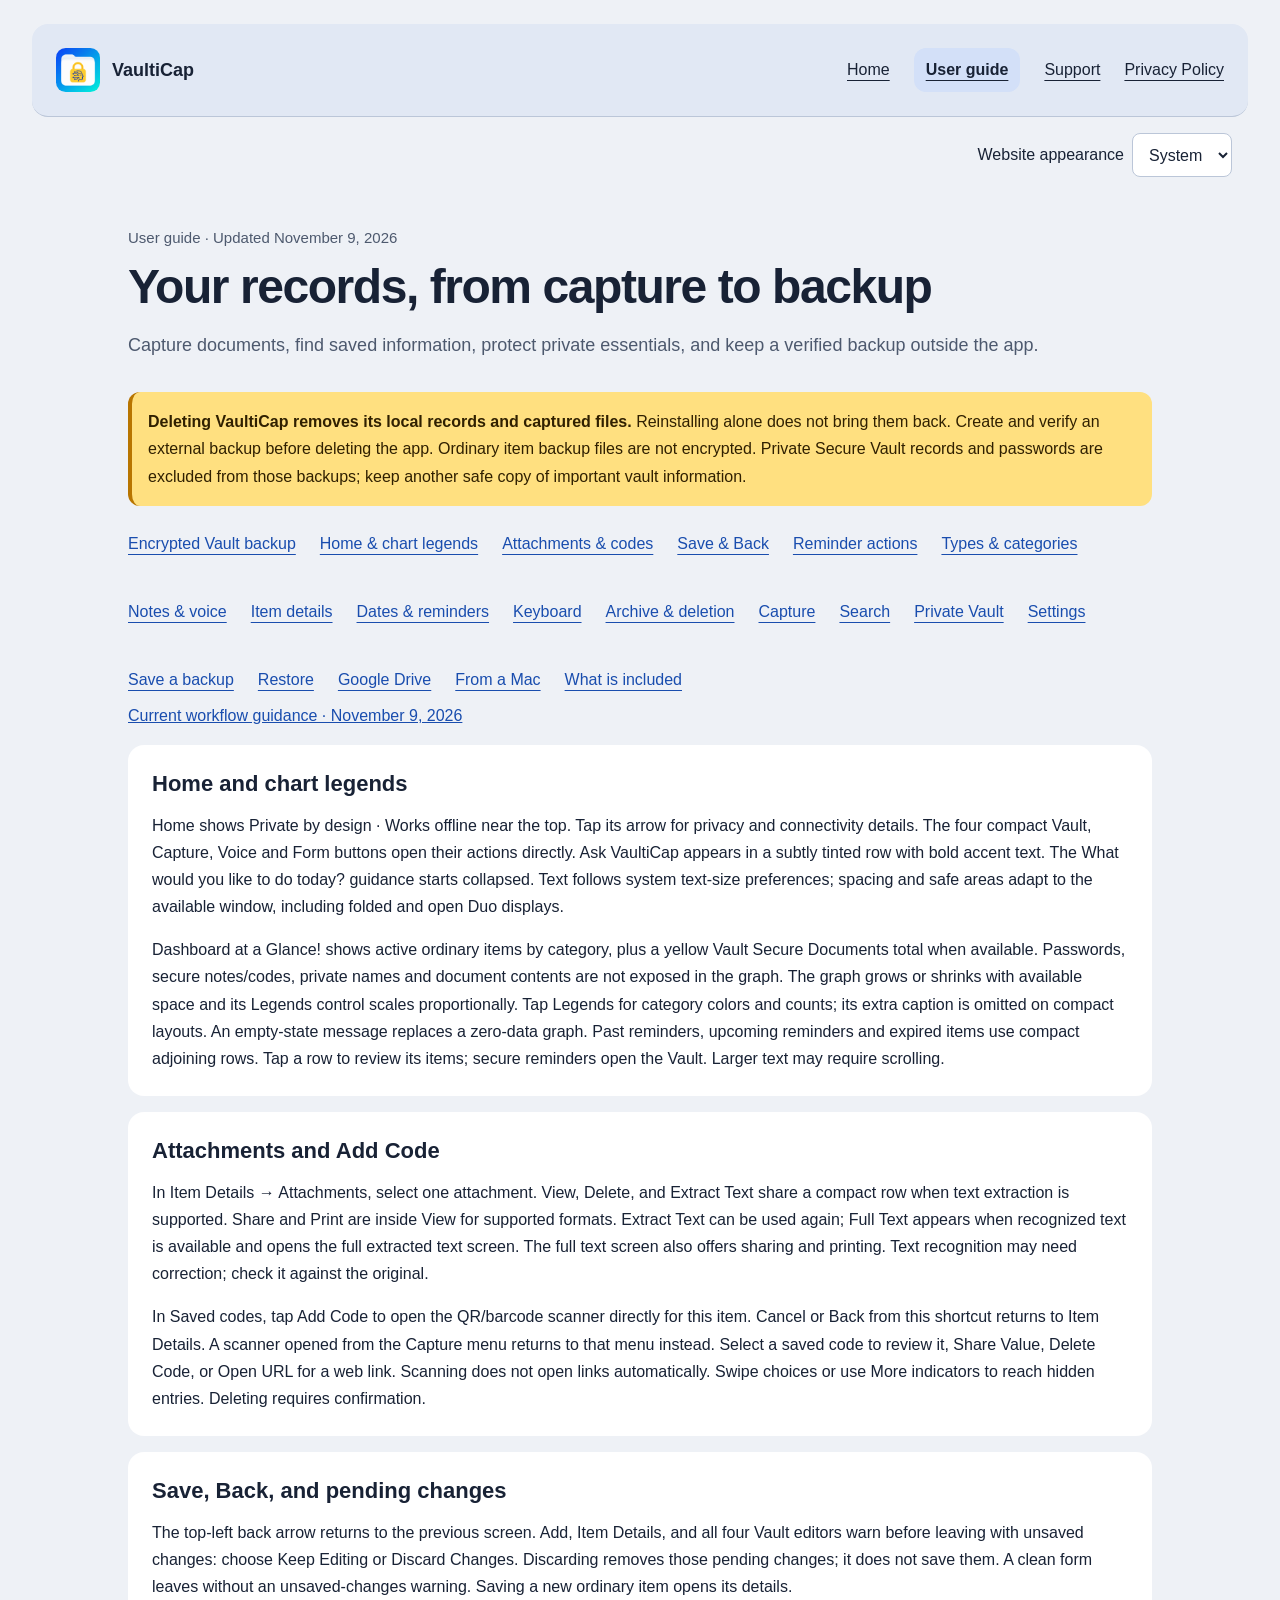
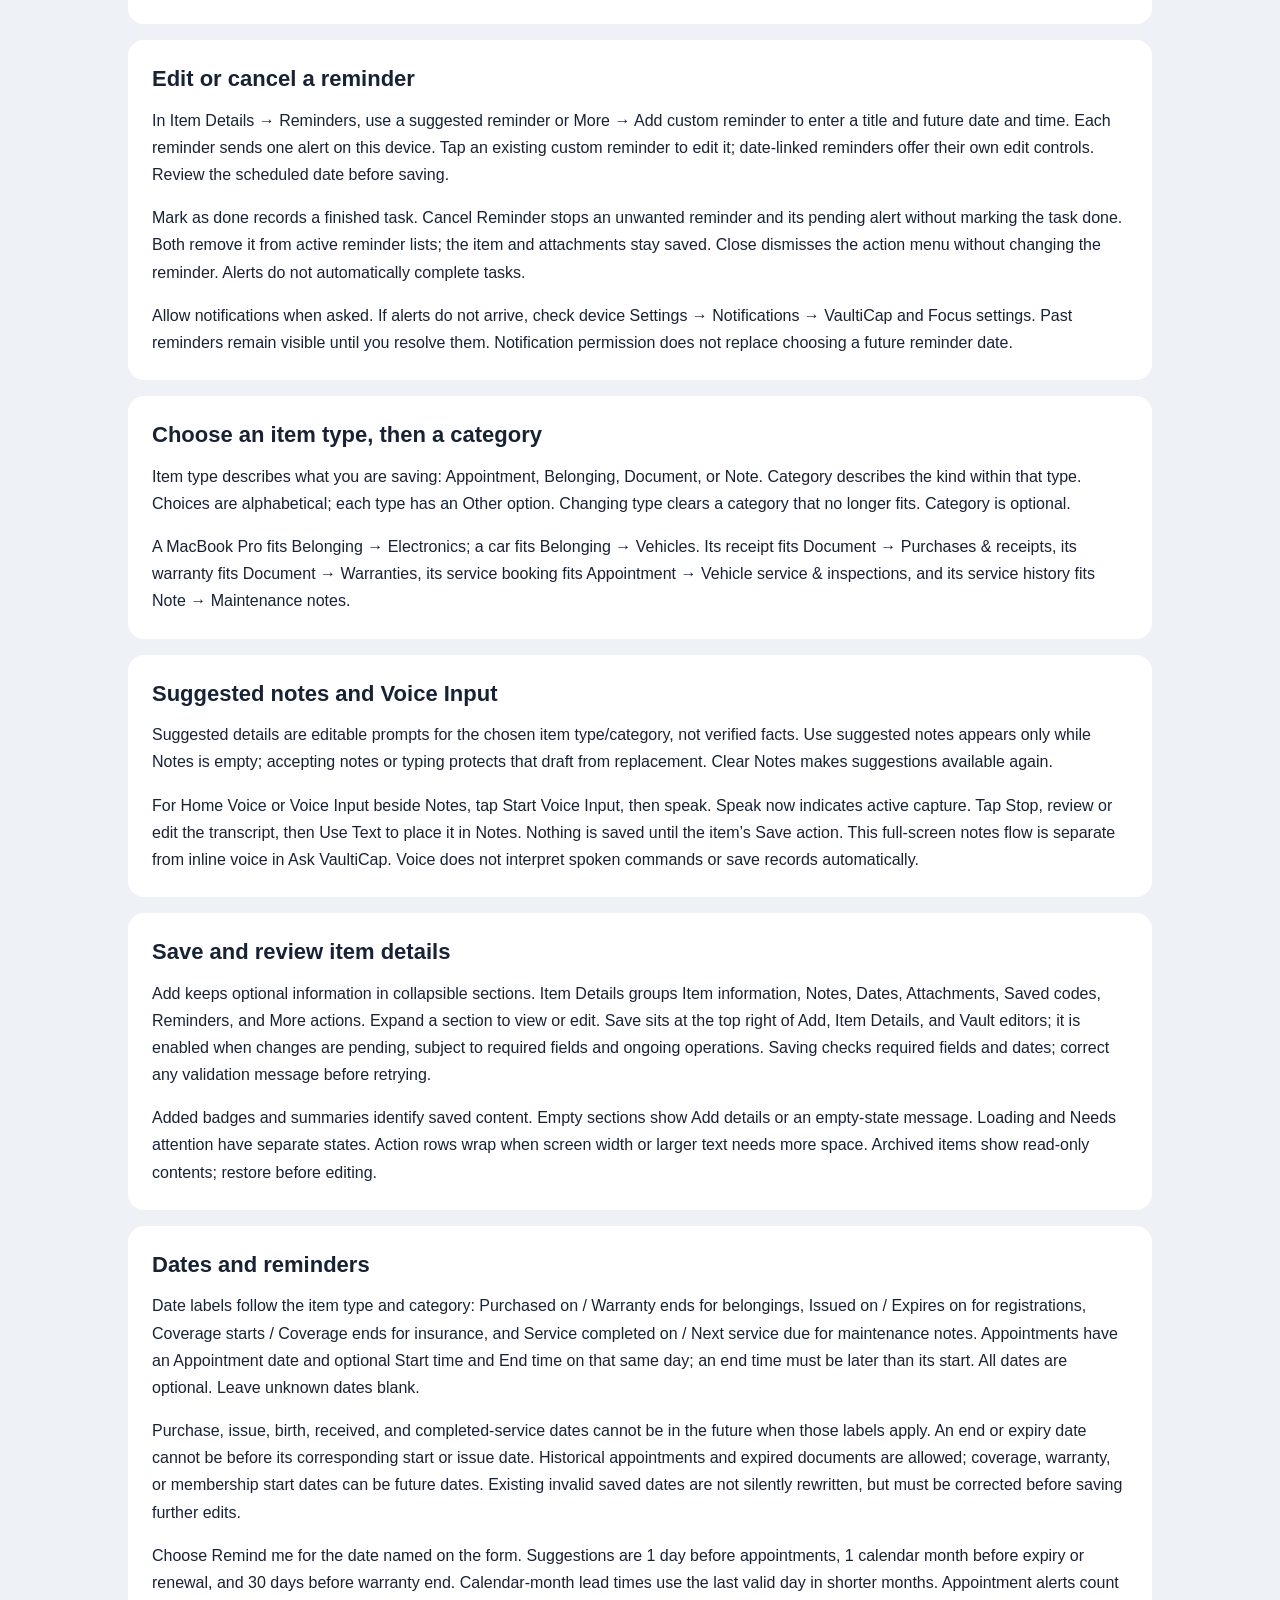
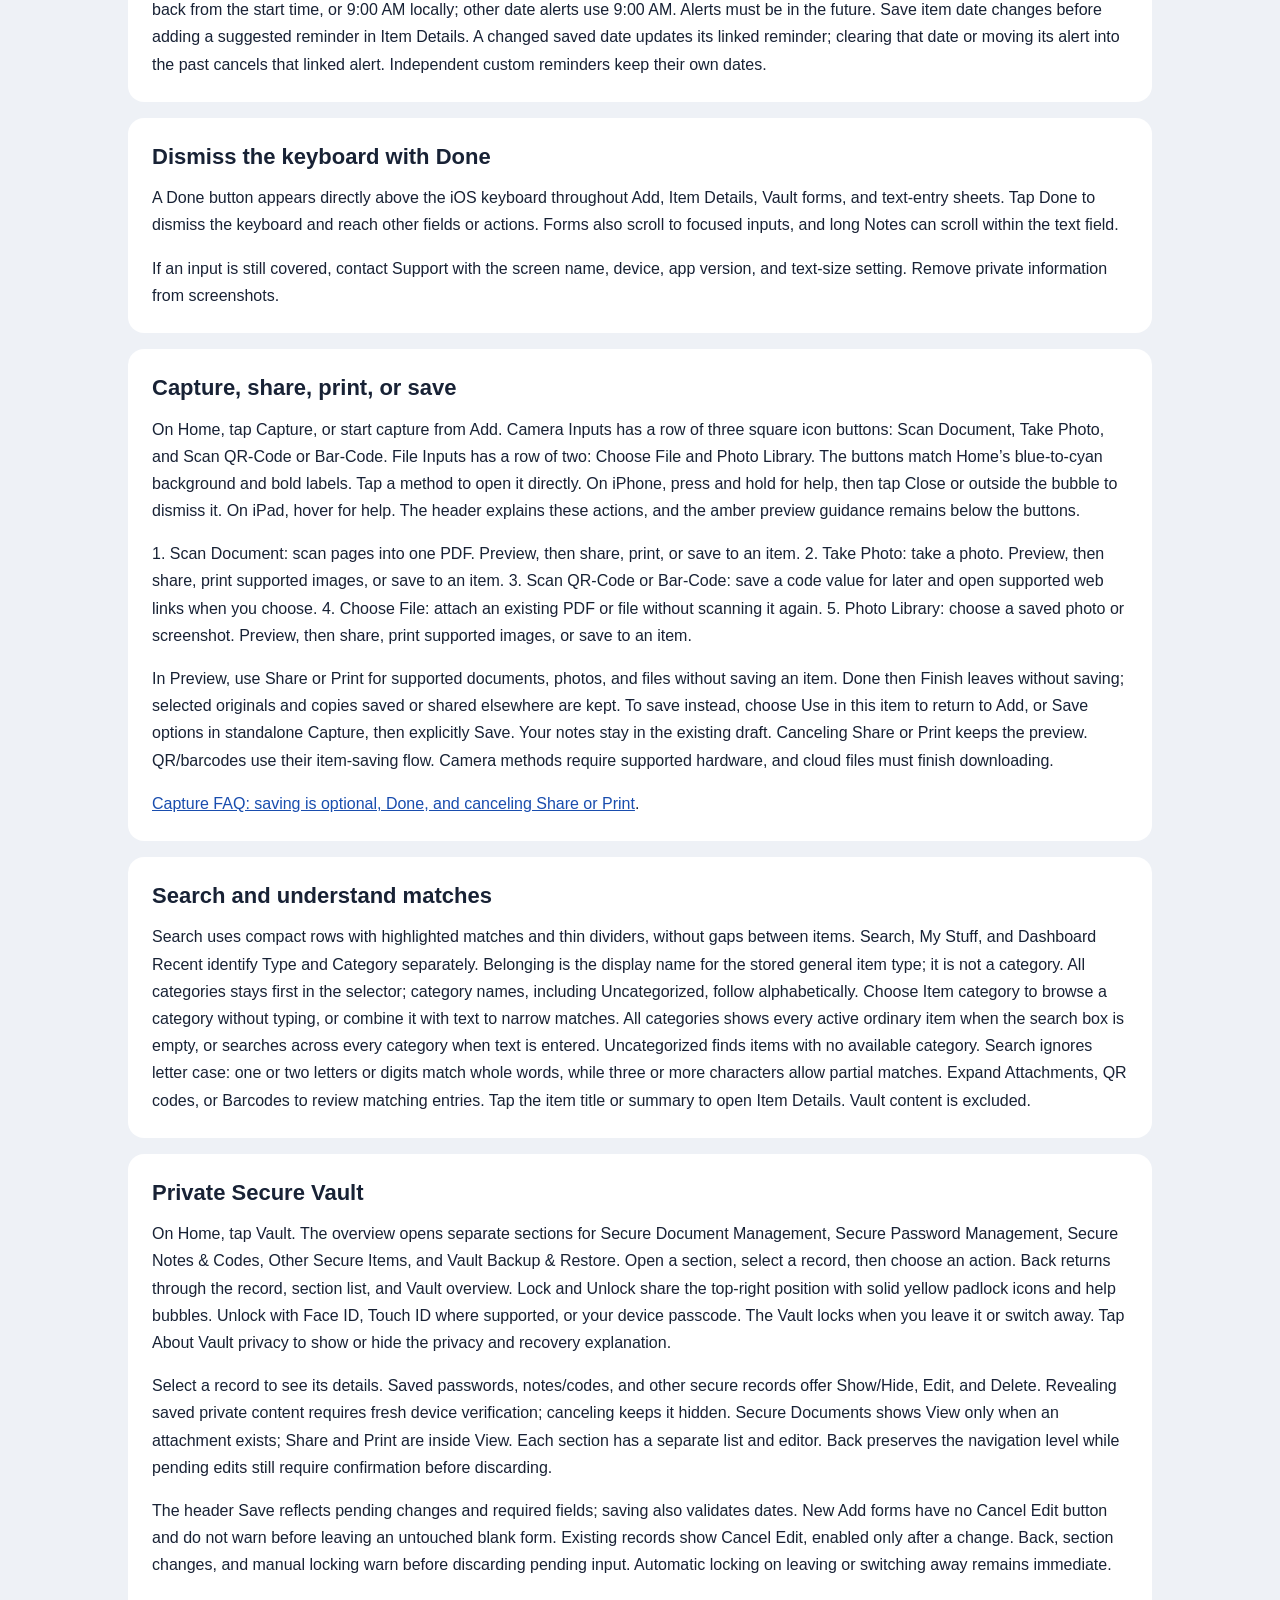
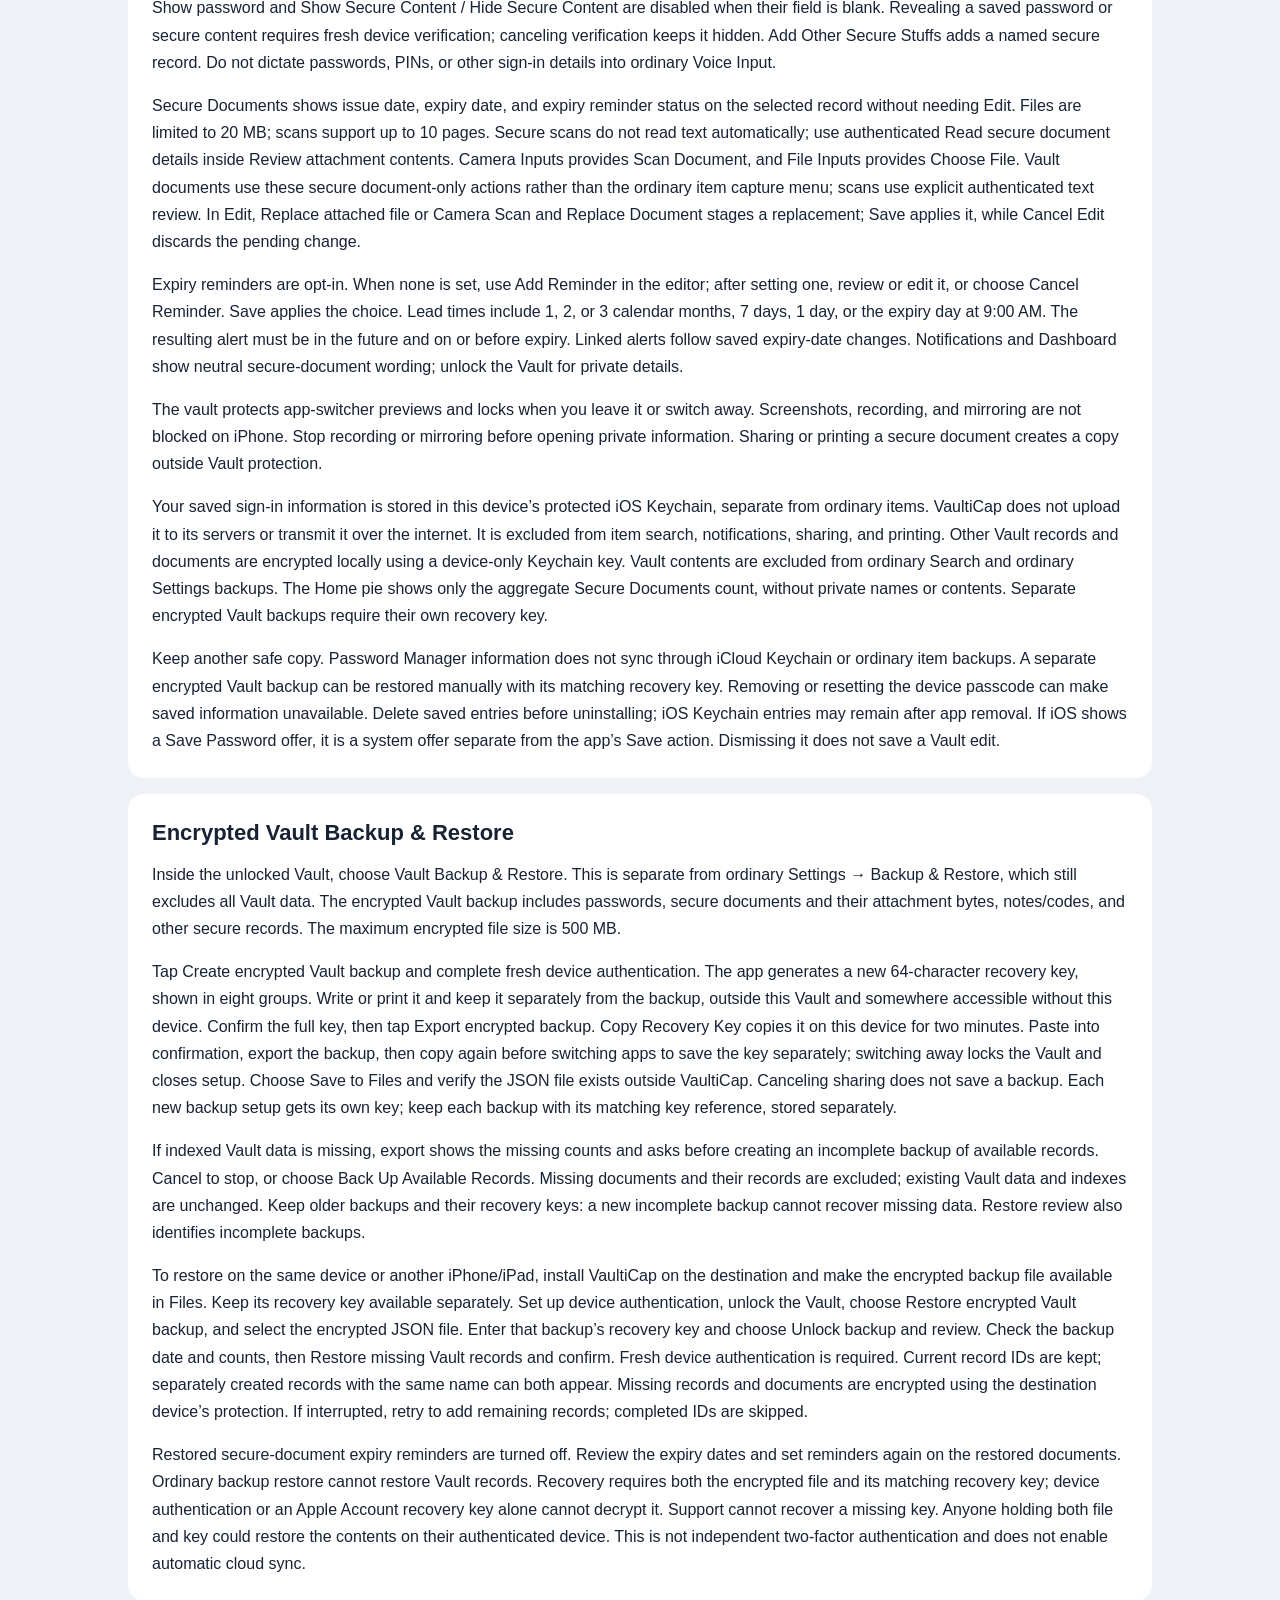
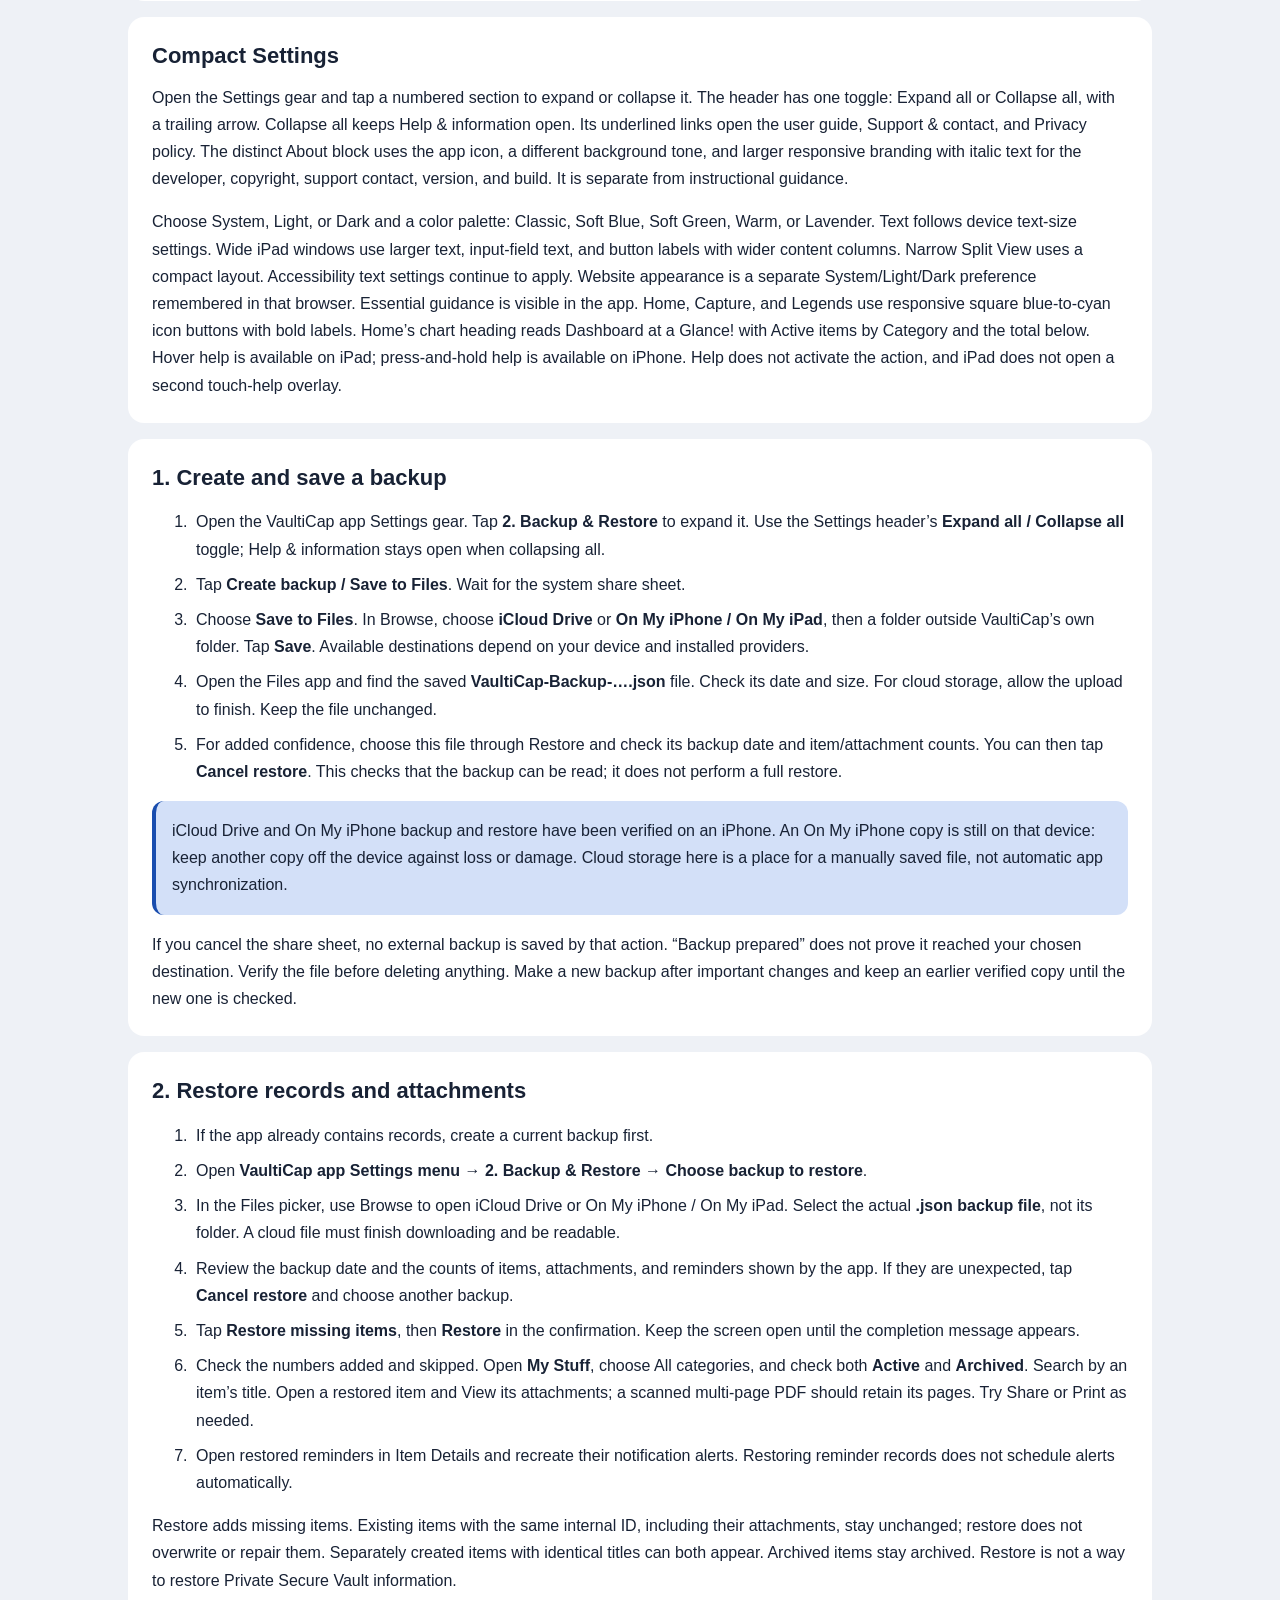
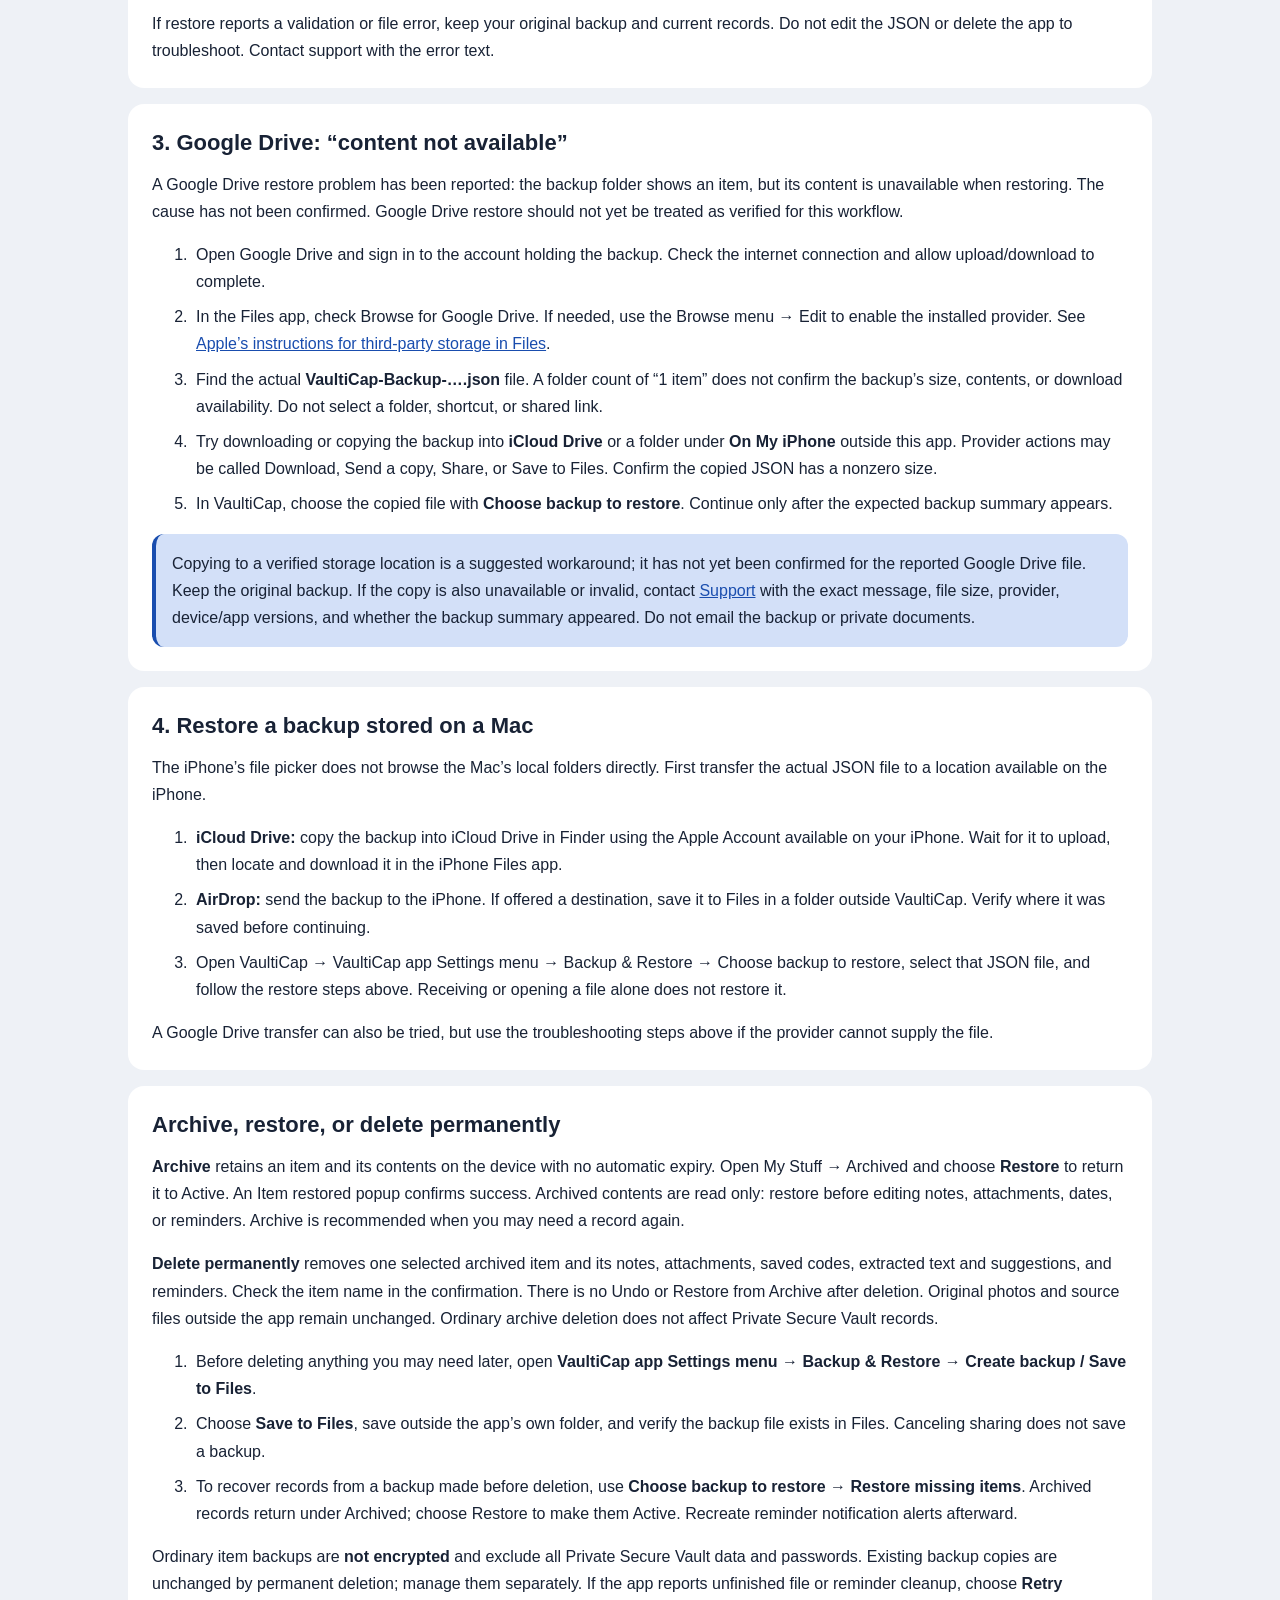
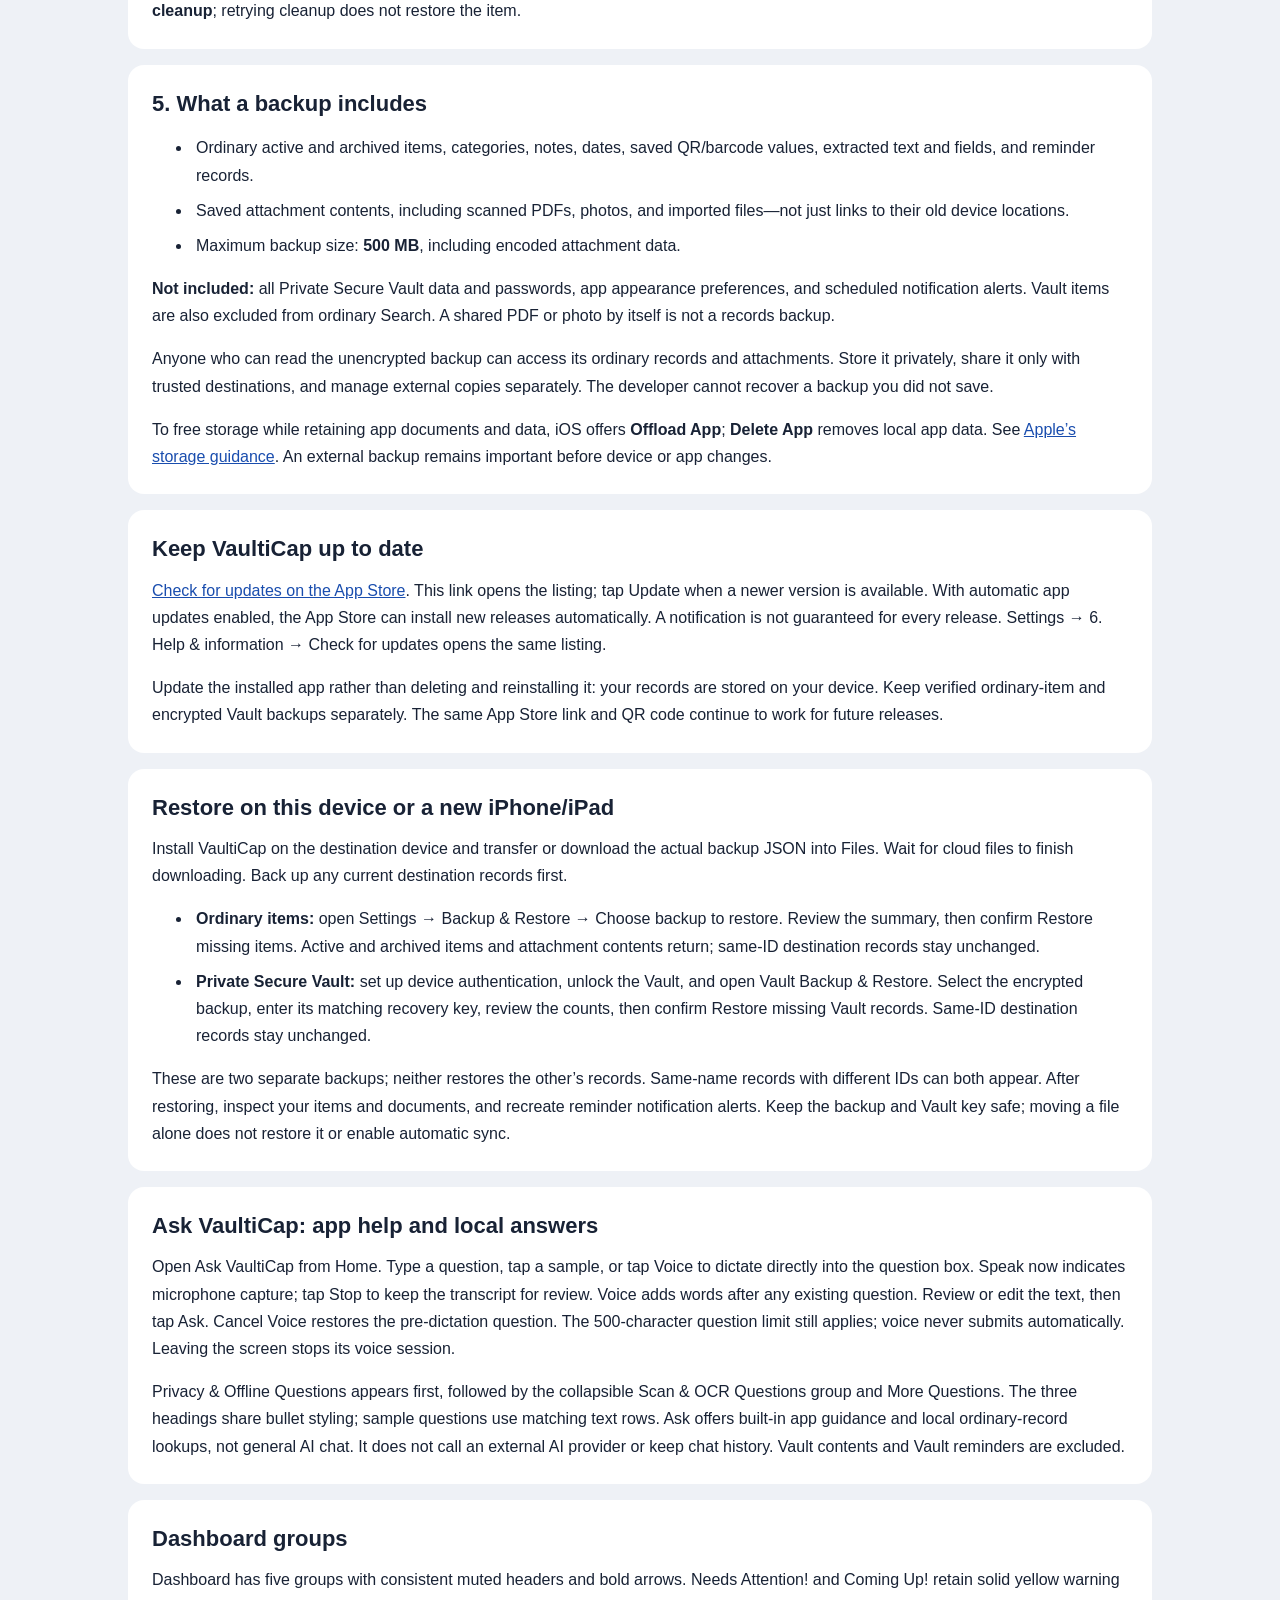
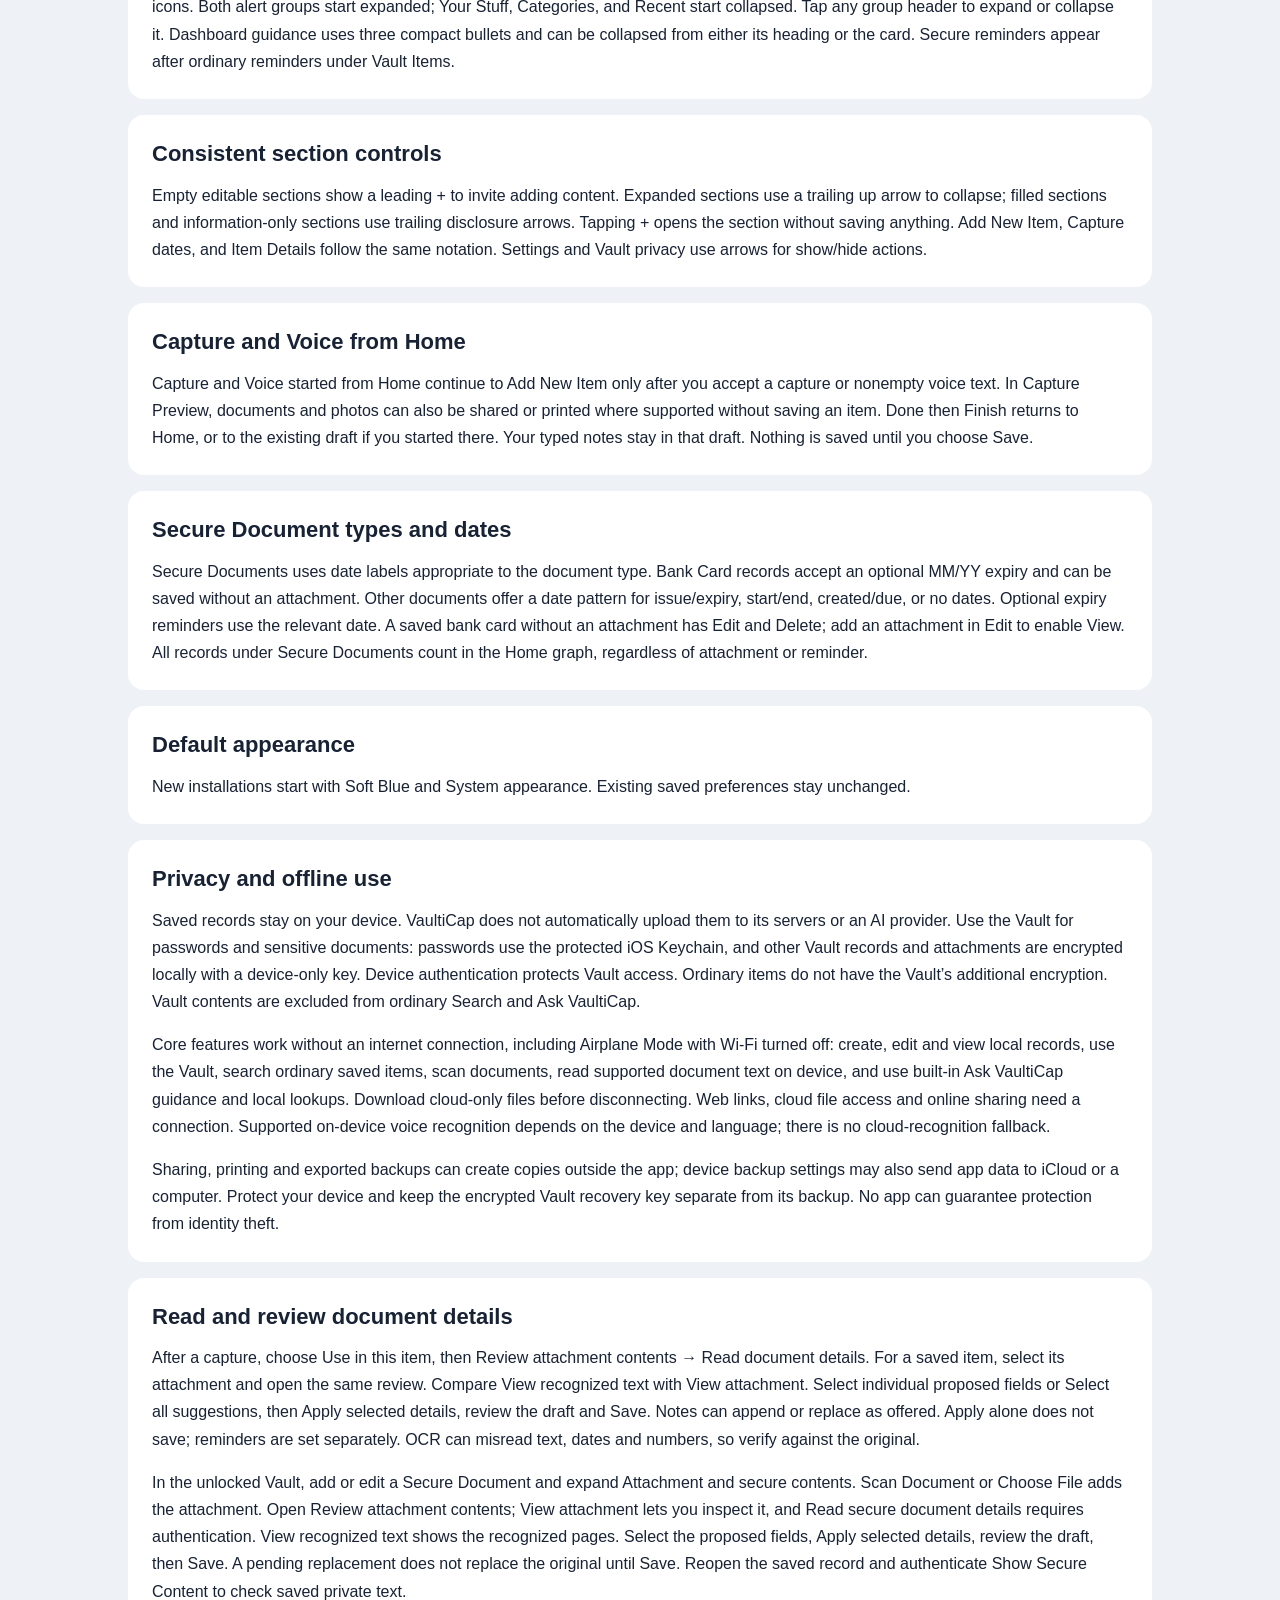
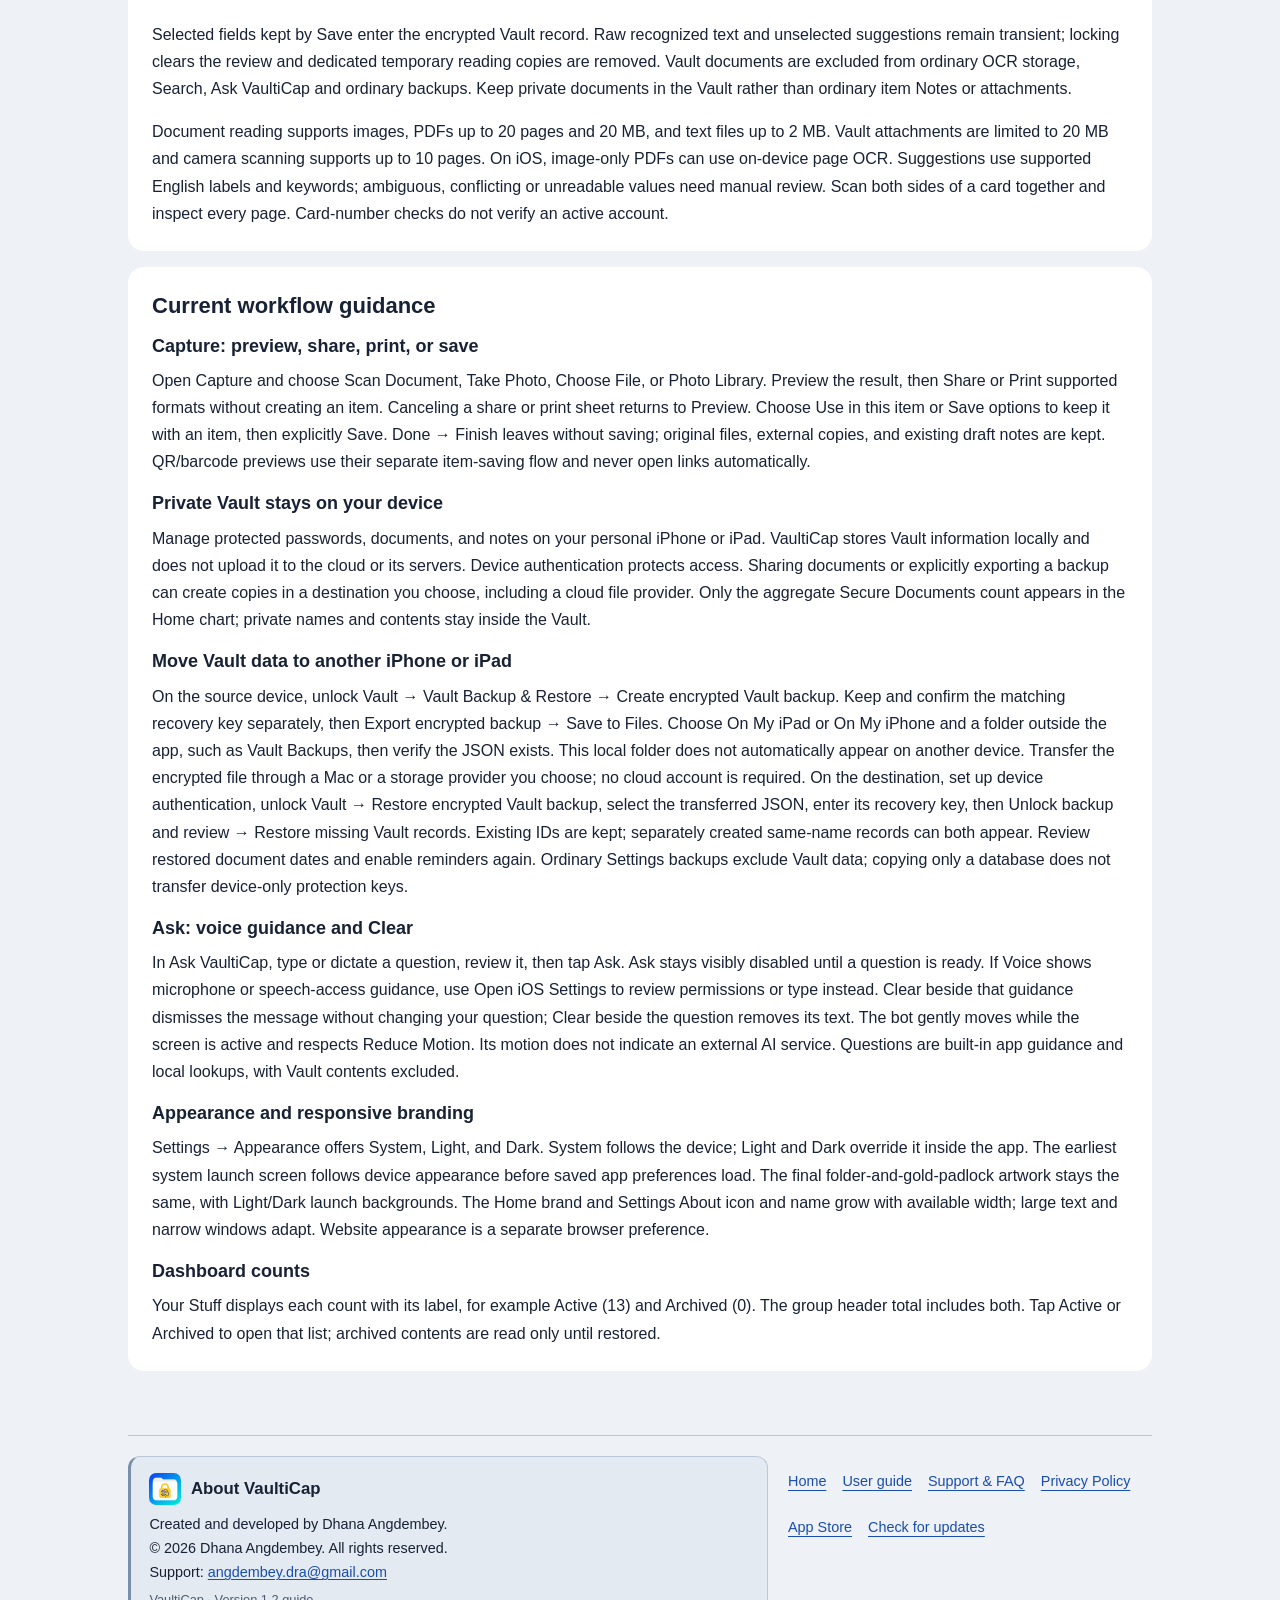
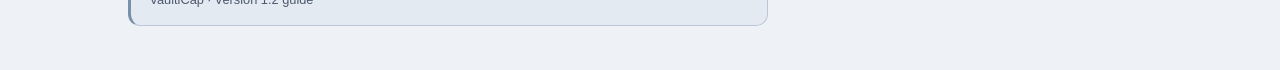
==== docs/guide/index.html @ f6affd48 "Publish VaultiCap guide, support and privacy for 1.2 preparation" ====
<!doctype html>
<html lang="en">
<head>
<meta charset="utf-8">
<meta name="viewport" content="width=device-width, initial-scale=1">
<title>User guide — VaultiCap</title>
<meta name="description" content="Capture, find, protect, back up, and restore records in VaultiCap.">
<link rel="icon" type="image/png" sizes="32x32" href="../assets/favicon-32.png">
<link rel="apple-touch-icon" sizes="180x180" href="../assets/apple-touch-icon.png">
<meta property="og:image" content="https://angdembey.github.io/vaulticap-site/assets/app-icon.png">
<meta property="og:image:width" content="1024">
<meta property="og:image:height" content="1024">
<meta property="og:image:alt" content="VaultiCap app icon: organizer cards and a checkmark on blue">
<meta name="twitter:card" content="summary">
<meta name="twitter:image" content="https://angdembey.github.io/vaulticap-site/assets/app-icon.png">
<script src="../appearance.js"></script>
<link rel="stylesheet" href="../styles.css?v=release110-20261023">
</head>
<body>
<a class="skip" href="#content">Skip to content</a>
<div class="page"><header><div class="wrap"><a class="brand" href="../"><img class="app-icon" src="../assets/app-icon.png" width="44" height="44" alt=""><span>VaultiCap</span></a><nav aria-label="Main navigation"><a href="../">Home</a><a href="../guide/" aria-current="page">User guide</a><a href="../support/">Support</a><a href="../privacy/">Privacy Policy</a></nav></div></header>
<div class="appearance-control"><label for="site-appearance">Website appearance</label><select id="site-appearance"><option value="system">System</option><option value="light">Light</option><option value="dark">Dark</option></select></div>
<main id="content" class="wrap"><p class="eyebrow">User guide · Updated November 9, 2026</p><h1>Your records, from capture to backup</h1><p class="intro">Capture documents, find saved information, protect private essentials, and keep a verified backup outside the app.</p>
<p class="warning"><strong>Deleting VaultiCap removes its local records and captured files.</strong> Reinstalling alone does not bring them back. Create and verify an external backup before deleting the app. Ordinary item backup files are not encrypted. Private Secure Vault records and passwords are excluded from those backups; keep another safe copy of important vault information.</p>
<nav aria-label="Guide sections"><a href="#vault-backup">Encrypted Vault backup</a><a href="#home">Home &amp; chart legends</a><a href="#attachments">Attachments &amp; codes</a><a href="#navigation">Save &amp; Back</a><a href="#reminder-actions">Reminder actions</a><a href="#organize">Types &amp; categories</a><a href="#notes">Notes &amp; voice</a><a href="#sections">Item details</a><a href="#dates">Dates &amp; reminders</a><a href="#keyboard">Keyboard</a><a href="#archive-delete">Archive &amp; deletion</a><a href="#capture">Capture</a><a href="#search">Search</a><a href="#vault">Private Vault</a><a href="#settings">Settings</a><a href="#save">Save a backup</a><a href="#restore">Restore</a><a href="#google-drive">Google Drive</a><a href="#mac">From a Mac</a><a href="#included">What is included</a></nav>
<p><a href="#latest-guidance">Current workflow guidance · November 9, 2026</a></p><section id="home"><h2>Home and chart legends</h2><p>Home shows Private by design · Works offline near the top. Tap its arrow for privacy and connectivity details. The four compact Vault, Capture, Voice and Form buttons open their actions directly. Ask VaultiCap appears in a subtly tinted row with bold accent text. The What would you like to do today? guidance starts collapsed. Text follows system text-size preferences; spacing and safe areas adapt to the available window, including folded and open Duo displays.</p><p>Dashboard at a Glance! shows active ordinary items by category, plus a yellow Vault Secure Documents total when available. Passwords, secure notes/codes, private names and document contents are not exposed in the graph. The graph grows or shrinks with available space and its Legends control scales proportionally. Tap Legends for category colors and counts; its extra caption is omitted on compact layouts. An empty-state message replaces a zero-data graph. Past reminders, upcoming reminders and expired items use compact adjoining rows. Tap a row to review its items; secure reminders open the Vault. Larger text may require scrolling.</p></section><section id="attachments"><h2>Attachments and Add Code</h2><p>In Item Details → Attachments, select one attachment. View, Delete, and Extract Text share a compact row when text extraction is supported. Share and Print are inside View for supported formats. Extract Text can be used again; Full Text appears when recognized text is available and opens the full extracted text screen. The full text screen also offers sharing and printing. Text recognition may need correction; check it against the original.</p><p>In Saved codes, tap Add Code to open the QR/barcode scanner directly for this item. Cancel or Back from this shortcut returns to Item Details. A scanner opened from the Capture menu returns to that menu instead. Select a saved code to review it, Share Value, Delete Code, or Open URL for a web link. Scanning does not open links automatically. Swipe choices or use More indicators to reach hidden entries. Deleting requires confirmation.</p></section><section id="navigation"><h2>Save, Back, and pending changes</h2><p>The top-left back arrow returns to the previous screen. Add, Item Details, and all four Vault editors warn before leaving with unsaved changes: choose Keep Editing or Discard Changes. Discarding removes those pending changes; it does not save them. A clean form leaves without an unsaved-changes warning. Saving a new ordinary item opens its details.</p></section><section id="reminder-actions"><h2>Edit or cancel a reminder</h2><p>In Item Details → Reminders, use a suggested reminder or More → Add custom reminder to enter a title and future date and time. Each reminder sends one alert on this device. Tap an existing custom reminder to edit it; date-linked reminders offer their own edit controls. Review the scheduled date before saving.</p><p>Mark as done records a finished task. Cancel Reminder stops an unwanted reminder and its pending alert without marking the task done. Both remove it from active reminder lists; the item and attachments stay saved. Close dismisses the action menu without changing the reminder. Alerts do not automatically complete tasks.</p><p>Allow notifications when asked. If alerts do not arrive, check device Settings → Notifications → VaultiCap and Focus settings. Past reminders remain visible until you resolve them. Notification permission does not replace choosing a future reminder date.</p></section>
<section id="organize"><h2>Choose an item type, then a category</h2><p>Item type describes what you are saving: Appointment, Belonging, Document, or Note. Category describes the kind within that type. Choices are alphabetical; each type has an Other option. Changing type clears a category that no longer fits. Category is optional.</p><p>A MacBook Pro fits Belonging → Electronics; a car fits Belonging → Vehicles. Its receipt fits Document → Purchases &amp; receipts, its warranty fits Document → Warranties, its service booking fits Appointment → Vehicle service &amp; inspections, and its service history fits Note → Maintenance notes.</p></section>
<section id="notes"><h2>Suggested notes and Voice Input</h2><p>Suggested details are editable prompts for the chosen item type/category, not verified facts. Use suggested notes appears only while Notes is empty; accepting notes or typing protects that draft from replacement. Clear Notes makes suggestions available again.</p><p>For Home Voice or Voice Input beside Notes, tap Start Voice Input, then speak. Speak now indicates active capture. Tap Stop, review or edit the transcript, then Use Text to place it in Notes. Nothing is saved until the item’s Save action. This full-screen notes flow is separate from inline voice in Ask VaultiCap. Voice does not interpret spoken commands or save records automatically.</p></section>
<section id="sections"><h2>Save and review item details</h2><p>Add keeps optional information in collapsible sections. Item Details groups Item information, Notes, Dates, Attachments, Saved codes, Reminders, and More actions. Expand a section to view or edit. Save sits at the top right of Add, Item Details, and Vault editors; it is enabled when changes are pending, subject to required fields and ongoing operations. Saving checks required fields and dates; correct any validation message before retrying.</p><p>Added badges and summaries identify saved content. Empty sections show Add details or an empty-state message. Loading and Needs attention have separate states. Action rows wrap when screen width or larger text needs more space. Archived items show read-only contents; restore before editing.</p></section>
<section id="dates"><h2>Dates and reminders</h2><p>Date labels follow the item type and category: Purchased on / Warranty ends for belongings, Issued on / Expires on for registrations, Coverage starts / Coverage ends for insurance, and Service completed on / Next service due for maintenance notes. Appointments have an Appointment date and optional Start time and End time on that same day; an end time must be later than its start. All dates are optional. Leave unknown dates blank.</p><p>Purchase, issue, birth, received, and completed-service dates cannot be in the future when those labels apply. An end or expiry date cannot be before its corresponding start or issue date. Historical appointments and expired documents are allowed; coverage, warranty, or membership start dates can be future dates. Existing invalid saved dates are not silently rewritten, but must be corrected before saving further edits.</p><p>Choose Remind me for the date named on the form. Suggestions are 1 day before appointments, 1 calendar month before expiry or renewal, and 30 days before warranty end. Calendar-month lead times use the last valid day in shorter months. Appointment alerts count back from the start time, or 9:00 AM locally; other date alerts use 9:00 AM. Alerts must be in the future. Save item date changes before adding a suggested reminder in Item Details. A changed saved date updates its linked reminder; clearing that date or moving its alert into the past cancels that linked alert. Independent custom reminders keep their own dates.</p></section>
<section id="keyboard"><h2>Dismiss the keyboard with Done</h2><p>A Done button appears directly above the iOS keyboard throughout Add, Item Details, Vault forms, and text-entry sheets. Tap Done to dismiss the keyboard and reach other fields or actions. Forms also scroll to focused inputs, and long Notes can scroll within the text field.</p><p>If an input is still covered, contact Support with the screen name, device, app version, and text-size setting. Remove private information from screenshots.</p></section>
<section id="capture"><h2>Capture, share, print, or save</h2><p>On Home, tap Capture, or start capture from Add. Camera Inputs has a row of three square icon buttons: Scan Document, Take Photo, and Scan QR-Code or Bar-Code. File Inputs has a row of two: Choose File and Photo Library. The buttons match Home’s blue-to-cyan background and bold labels. Tap a method to open it directly. On iPhone, press and hold for help, then tap Close or outside the bubble to dismiss it. On iPad, hover for help. The header explains these actions, and the amber preview guidance remains below the buttons.</p><p>1. Scan Document: scan pages into one PDF. Preview, then share, print, or save to an item. 2. Take Photo: take a photo. Preview, then share, print supported images, or save to an item. 3. Scan QR-Code or Bar-Code: save a code value for later and open supported web links when you choose. 4. Choose File: attach an existing PDF or file without scanning it again. 5. Photo Library: choose a saved photo or screenshot. Preview, then share, print supported images, or save to an item.</p><p>In Preview, use Share or Print for supported documents, photos, and files without saving an item. Done then Finish leaves without saving; selected originals and copies saved or shared elsewhere are kept. To save instead, choose Use in this item to return to Add, or Save options in standalone Capture, then explicitly Save. Your notes stay in the existing draft. Canceling Share or Print keeps the preview. QR/barcodes use their item-saving flow. Camera methods require supported hardware, and cloud files must finish downloading.</p><p><a href="../support/">Capture FAQ: saving is optional, Done, and canceling Share or Print</a>.</p></section>
<section id="search"><h2>Search and understand matches</h2><p>Search uses compact rows with highlighted matches and thin dividers, without gaps between items. Search, My Stuff, and Dashboard Recent identify Type and Category separately. Belonging is the display name for the stored general item type; it is not a category. All categories stays first in the selector; category names, including Uncategorized, follow alphabetically. Choose Item category to browse a category without typing, or combine it with text to narrow matches. All categories shows every active ordinary item when the search box is empty, or searches across every category when text is entered. Uncategorized finds items with no available category. Search ignores letter case: one or two letters or digits match whole words, while three or more characters allow partial matches. Expand Attachments, QR codes, or Barcodes to review matching entries. Tap the item title or summary to open Item Details. Vault content is excluded.</p></section>
<section id="vault"><h2>Private Secure Vault</h2><p>On Home, tap Vault. The overview opens separate sections for Secure Document Management, Secure Password Management, Secure Notes &amp; Codes, Other Secure Items, and Vault Backup &amp; Restore. Open a section, select a record, then choose an action. Back returns through the record, section list, and Vault overview. Lock and Unlock share the top-right position with solid yellow padlock icons and help bubbles. Unlock with Face ID, Touch ID where supported, or your device passcode. The Vault locks when you leave it or switch away. Tap About Vault privacy to show or hide the privacy and recovery explanation.</p><p>Select a record to see its details. Saved passwords, notes/codes, and other secure records offer Show/Hide, Edit, and Delete. Revealing saved private content requires fresh device verification; canceling keeps it hidden. Secure Documents shows View only when an attachment exists; Share and Print are inside View. Each section has a separate list and editor. Back preserves the navigation level while pending edits still require confirmation before discarding.</p><p>The header Save reflects pending changes and required fields; saving also validates dates. New Add forms have no Cancel Edit button and do not warn before leaving an untouched blank form. Existing records show Cancel Edit, enabled only after a change. Back, section changes, and manual locking warn before discarding pending input. Automatic locking on leaving or switching away remains immediate.</p><p>Show password and Show Secure Content / Hide Secure Content are disabled when their field is blank. Revealing a saved password or secure content requires fresh device verification; canceling verification keeps it hidden. Add Other Secure Stuffs adds a named secure record. Do not dictate passwords, PINs, or other sign-in details into ordinary Voice Input.</p><p>Secure Documents shows issue date, expiry date, and expiry reminder status on the selected record without needing Edit. Files are limited to 20 MB; scans support up to 10 pages. Secure scans do not read text automatically; use authenticated Read secure document details inside Review attachment contents. Camera Inputs provides Scan Document, and File Inputs provides Choose File. Vault documents use these secure document-only actions rather than the ordinary item capture menu; scans use explicit authenticated text review. In Edit, Replace attached file or Camera Scan and Replace Document stages a replacement; Save applies it, while Cancel Edit discards the pending change.</p><p>Expiry reminders are opt-in. When none is set, use Add Reminder in the editor; after setting one, review or edit it, or choose Cancel Reminder. Save applies the choice. Lead times include 1, 2, or 3 calendar months, 7 days, 1 day, or the expiry day at 9:00 AM. The resulting alert must be in the future and on or before expiry. Linked alerts follow saved expiry-date changes. Notifications and Dashboard show neutral secure-document wording; unlock the Vault for private details.</p><p>The vault protects app-switcher previews and locks when you leave it or switch away. Screenshots, recording, and mirroring are not blocked on iPhone. Stop recording or mirroring before opening private information. Sharing or printing a secure document creates a copy outside Vault protection.</p><p>Your saved sign-in information is stored in this device’s protected iOS Keychain, separate from ordinary items. VaultiCap does not upload it to its servers or transmit it over the internet. It is excluded from item search, notifications, sharing, and printing. Other Vault records and documents are encrypted locally using a device-only Keychain key. Vault contents are excluded from ordinary Search and ordinary Settings backups. The Home pie shows only the aggregate Secure Documents count, without private names or contents. Separate encrypted Vault backups require their own recovery key.</p><p>Keep another safe copy. Password Manager information does not sync through iCloud Keychain or ordinary item backups. A separate encrypted Vault backup can be restored manually with its matching recovery key. Removing or resetting the device passcode can make saved information unavailable. Delete saved entries before uninstalling; iOS Keychain entries may remain after app removal. If iOS shows a Save Password offer, it is a system offer separate from the app’s Save action. Dismissing it does not save a Vault edit.</p></section>
<section id="vault-backup"><h2>Encrypted Vault Backup &amp; Restore</h2><p>Inside the unlocked Vault, choose Vault Backup &amp; Restore. This is separate from ordinary Settings → Backup &amp; Restore, which still excludes all Vault data. The encrypted Vault backup includes passwords, secure documents and their attachment bytes, notes/codes, and other secure records. The maximum encrypted file size is 500 MB.</p><p>Tap Create encrypted Vault backup and complete fresh device authentication. The app generates a new 64-character recovery key, shown in eight groups. Write or print it and keep it separately from the backup, outside this Vault and somewhere accessible without this device. Confirm the full key, then tap Export encrypted backup. Copy Recovery Key copies it on this device for two minutes. Paste into confirmation, export the backup, then copy again before switching apps to save the key separately; switching away locks the Vault and closes setup. Choose Save to Files and verify the JSON file exists outside VaultiCap. Canceling sharing does not save a backup. Each new backup setup gets its own key; keep each backup with its matching key reference, stored separately.</p><p>If indexed Vault data is missing, export shows the missing counts and asks before creating an incomplete backup of available records. Cancel to stop, or choose Back Up Available Records. Missing documents and their records are excluded; existing Vault data and indexes are unchanged. Keep older backups and their recovery keys: a new incomplete backup cannot recover missing data. Restore review also identifies incomplete backups.</p><p>To restore on the same device or another iPhone/iPad, install VaultiCap on the destination and make the encrypted backup file available in Files. Keep its recovery key available separately. Set up device authentication, unlock the Vault, choose Restore encrypted Vault backup, and select the encrypted JSON file. Enter that backup’s recovery key and choose Unlock backup and review. Check the backup date and counts, then Restore missing Vault records and confirm. Fresh device authentication is required. Current record IDs are kept; separately created records with the same name can both appear. Missing records and documents are encrypted using the destination device’s protection. If interrupted, retry to add remaining records; completed IDs are skipped.</p><p>Restored secure-document expiry reminders are turned off. Review the expiry dates and set reminders again on the restored documents. Ordinary backup restore cannot restore Vault records. Recovery requires both the encrypted file and its matching recovery key; device authentication or an Apple Account recovery key alone cannot decrypt it. Support cannot recover a missing key. Anyone holding both file and key could restore the contents on their authenticated device. This is not independent two-factor authentication and does not enable automatic cloud sync.</p></section>
<section id="settings"><h2>Compact Settings</h2><p>Open the Settings gear and tap a numbered section to expand or collapse it. The header has one toggle: Expand all or Collapse all, with a trailing arrow. Collapse all keeps Help &amp; information open. Its underlined links open the user guide, Support &amp; contact, and Privacy policy. The distinct About block uses the app icon, a different background tone, and larger responsive branding with italic text for the developer, copyright, support contact, version, and build. It is separate from instructional guidance.</p><p>Choose System, Light, or Dark and a color palette: Classic, Soft Blue, Soft Green, Warm, or Lavender. Text follows device text-size settings. Wide iPad windows use larger text, input-field text, and button labels with wider content columns. Narrow Split View uses a compact layout. Accessibility text settings continue to apply. Website appearance is a separate System/Light/Dark preference remembered in that browser. Essential guidance is visible in the app. Home, Capture, and Legends use responsive square blue-to-cyan icon buttons with bold labels. Home’s chart heading reads Dashboard at a Glance! with Active items by Category and the total below. Hover help is available on iPad; press-and-hold help is available on iPhone. Help does not activate the action, and iPad does not open a second touch-help overlay.</p></section>
<section id="save"><h2>1. Create and save a backup</h2><ol><li>Open the VaultiCap app Settings gear. Tap <strong>2. Backup &amp; Restore</strong> to expand it. Use the Settings header’s <strong>Expand all / Collapse all</strong> toggle; Help &amp; information stays open when collapsing all.</li><li>Tap <strong>Create backup / Save to Files</strong>. Wait for the system share sheet.</li><li>Choose <strong>Save to Files</strong>. In Browse, choose <strong>iCloud Drive</strong> or <strong>On My iPhone / On My iPad</strong>, then a folder outside VaultiCap’s own folder. Tap <strong>Save</strong>. Available destinations depend on your device and installed providers.</li><li>Open the Files app and find the saved <strong>VaultiCap-Backup-….json</strong> file. Check its date and size. For cloud storage, allow the upload to finish. Keep the file unchanged.</li><li>For added confidence, choose this file through Restore and check its backup date and item/attachment counts. You can then tap <strong>Cancel restore</strong>. This checks that the backup can be read; it does not perform a full restore.</li></ol><p class="hint">iCloud Drive and On My iPhone backup and restore have been verified on an iPhone. An On My iPhone copy is still on that device: keep another copy off the device against loss or damage. Cloud storage here is a place for a manually saved file, not automatic app synchronization.</p><p>If you cancel the share sheet, no external backup is saved by that action. “Backup prepared” does not prove it reached your chosen destination. Verify the file before deleting anything. Make a new backup after important changes and keep an earlier verified copy until the new one is checked.</p></section>
<section id="restore"><h2>2. Restore records and attachments</h2><ol><li>If the app already contains records, create a current backup first.</li><li>Open <strong>VaultiCap app Settings menu → 2. Backup &amp; Restore → Choose backup to restore</strong>.</li><li>In the Files picker, use Browse to open iCloud Drive or On My iPhone / On My iPad. Select the actual <strong>.json backup file</strong>, not its folder. A cloud file must finish downloading and be readable.</li><li>Review the backup date and the counts of items, attachments, and reminders shown by the app. If they are unexpected, tap <strong>Cancel restore</strong> and choose another backup.</li><li>Tap <strong>Restore missing items</strong>, then <strong>Restore</strong> in the confirmation. Keep the screen open until the completion message appears.</li><li>Check the numbers added and skipped. Open <strong>My Stuff</strong>, choose All categories, and check both <strong>Active</strong> and <strong>Archived</strong>. Search by an item’s title. Open a restored item and View its attachments; a scanned multi-page PDF should retain its pages. Try Share or Print as needed.</li><li>Open restored reminders in Item Details and recreate their notification alerts. Restoring reminder records does not schedule alerts automatically.</li></ol><p>Restore adds missing items. Existing items with the same internal ID, including their attachments, stay unchanged; restore does not overwrite or repair them. Separately created items with identical titles can both appear. Archived items stay archived. Restore is not a way to restore Private Secure Vault information.</p><p>If restore reports a validation or file error, keep your original backup and current records. Do not edit the JSON or delete the app to troubleshoot. Contact support with the error text.</p></section>
<section id="google-drive"><h2>3. Google Drive: “content not available”</h2><p>A Google Drive restore problem has been reported: the backup folder shows an item, but its content is unavailable when restoring. The cause has not been confirmed. Google Drive restore should not yet be treated as verified for this workflow.</p><ol><li>Open Google Drive and sign in to the account holding the backup. Check the internet connection and allow upload/download to complete.</li><li>In the Files app, check Browse for Google Drive. If needed, use the Browse menu → Edit to enable the installed provider. See <a href="https://support.apple.com/en-gb/102238">Apple’s instructions for third-party storage in Files</a>.</li><li>Find the actual <strong>VaultiCap-Backup-….json</strong> file. A folder count of “1 item” does not confirm the backup’s size, contents, or download availability. Do not select a folder, shortcut, or shared link.</li><li>Try downloading or copying the backup into <strong>iCloud Drive</strong> or a folder under <strong>On My iPhone</strong> outside this app. Provider actions may be called Download, Send a copy, Share, or Save to Files. Confirm the copied JSON has a nonzero size.</li><li>In VaultiCap, choose the copied file with <strong>Choose backup to restore</strong>. Continue only after the expected backup summary appears.</li></ol><p class="hint">Copying to a verified storage location is a suggested workaround; it has not yet been confirmed for the reported Google Drive file. Keep the original backup. If the copy is also unavailable or invalid, contact <a href="../support/#backup-support">Support</a> with the exact message, file size, provider, device/app versions, and whether the backup summary appeared. Do not email the backup or private documents.</p></section>
<section id="mac"><h2>4. Restore a backup stored on a Mac</h2><p>The iPhone’s file picker does not browse the Mac’s local folders directly. First transfer the actual JSON file to a location available on the iPhone.</p><ol><li><strong>iCloud Drive:</strong> copy the backup into iCloud Drive in Finder using the Apple Account available on your iPhone. Wait for it to upload, then locate and download it in the iPhone Files app.</li><li><strong>AirDrop:</strong> send the backup to the iPhone. If offered a destination, save it to Files in a folder outside VaultiCap. Verify where it was saved before continuing.</li><li>Open VaultiCap → VaultiCap app Settings menu → Backup &amp; Restore → Choose backup to restore, select that JSON file, and follow the restore steps above. Receiving or opening a file alone does not restore it.</li></ol><p>A Google Drive transfer can also be tried, but use the troubleshooting steps above if the provider cannot supply the file.</p></section>
<section id="archive-delete"><h2>Archive, restore, or delete permanently</h2><p><strong>Archive</strong> retains an item and its contents on the device with no automatic expiry. Open My Stuff → Archived and choose <strong>Restore</strong> to return it to Active. An Item restored popup confirms success. Archived contents are read only: restore before editing notes, attachments, dates, or reminders. Archive is recommended when you may need a record again.</p><p><strong>Delete permanently</strong> removes one selected archived item and its notes, attachments, saved codes, extracted text and suggestions, and reminders. Check the item name in the confirmation. There is no Undo or Restore from Archive after deletion. Original photos and source files outside the app remain unchanged. Ordinary archive deletion does not affect Private Secure Vault records.</p><ol><li>Before deleting anything you may need later, open <strong>VaultiCap app Settings menu → Backup &amp; Restore → Create backup / Save to Files</strong>.</li><li>Choose <strong>Save to Files</strong>, save outside the app’s own folder, and verify the backup file exists in Files. Canceling sharing does not save a backup.</li><li>To recover records from a backup made before deletion, use <strong>Choose backup to restore → Restore missing items</strong>. Archived records return under Archived; choose Restore to make them Active. Recreate reminder notification alerts afterward.</li></ol><p>Ordinary item backups are <strong>not encrypted</strong> and exclude all Private Secure Vault data and passwords. Existing backup copies are unchanged by permanent deletion; manage them separately. If the app reports unfinished file or reminder cleanup, choose <strong>Retry cleanup</strong>; retrying cleanup does not restore the item.</p></section>
<section id="included"><h2>5. What a backup includes</h2><ul><li>Ordinary active and archived items, categories, notes, dates, saved QR/barcode values, extracted text and fields, and reminder records.</li><li>Saved attachment contents, including scanned PDFs, photos, and imported files—not just links to their old device locations.</li><li>Maximum backup size: <strong>500 MB</strong>, including encoded attachment data.</li></ul><p><strong>Not included:</strong> all Private Secure Vault data and passwords, app appearance preferences, and scheduled notification alerts. Vault items are also excluded from ordinary Search. A shared PDF or photo by itself is not a records backup.</p><p>Anyone who can read the unencrypted backup can access its ordinary records and attachments. Store it privately, share it only with trusted destinations, and manage external copies separately. The developer cannot recover a backup you did not save.</p><p>To free storage while retaining app documents and data, iOS offers <strong>Offload App</strong>; <strong>Delete App</strong> removes local app data. See <a href="https://support.apple.com/en-us/108429">Apple’s storage guidance</a>. An external backup remains important before device or app changes.</p></section>
<section id="app-updates"><h2>Keep VaultiCap up to date</h2><p><a href="https://apps.apple.com/app/id6818905932">Check for updates on the App Store</a>. This link opens the listing; tap Update when a newer version is available. With automatic app updates enabled, the App Store can install new releases automatically. A notification is not guaranteed for every release. Settings → 6. Help &amp; information → Check for updates opens the same listing.</p><p>Update the installed app rather than deleting and reinstalling it: your records are stored on your device. Keep verified ordinary-item and encrypted Vault backups separately. The same App Store link and QR code continue to work for future releases.</p></section><section id="restore-another-device"><h2>Restore on this device or a new iPhone/iPad</h2><p>Install VaultiCap on the destination device and transfer or download the actual backup JSON into Files. Wait for cloud files to finish downloading. Back up any current destination records first.</p><ul><li><strong>Ordinary items:</strong> open Settings → Backup &amp; Restore → Choose backup to restore. Review the summary, then confirm Restore missing items. Active and archived items and attachment contents return; same-ID destination records stay unchanged.</li><li><strong>Private Secure Vault:</strong> set up device authentication, unlock the Vault, and open Vault Backup &amp; Restore. Select the encrypted backup, enter its matching recovery key, review the counts, then confirm Restore missing Vault records. Same-ID destination records stay unchanged.</li></ul><p>These are two separate backups; neither restores the other’s records. Same-name records with different IDs can both appear. After restoring, inspect your items and documents, and recreate reminder notification alerts. Keep the backup and Vault key safe; moving a file alone does not restore it or enable automatic sync.</p></section><section id="ask-vaulticap"><h2>Ask VaultiCap: app help and local answers</h2><p>Open Ask VaultiCap from Home. Type a question, tap a sample, or tap Voice to dictate directly into the question box. Speak now indicates microphone capture; tap Stop to keep the transcript for review. Voice adds words after any existing question. Review or edit the text, then tap Ask. Cancel Voice restores the pre-dictation question. The 500-character question limit still applies; voice never submits automatically. Leaving the screen stops its voice session.</p><p>Privacy &amp; Offline Questions appears first, followed by the collapsible Scan &amp; OCR Questions group and More Questions. The three headings share bullet styling; sample questions use matching text rows. Ask offers built-in app guidance and local ordinary-record lookups, not general AI chat. It does not call an external AI provider or keep chat history. Vault contents and Vault reminders are excluded.</p></section><section id="dashboard-groups"><h2>Dashboard groups</h2><p>Dashboard has five groups with consistent muted headers and bold arrows. Needs Attention! and Coming Up! retain solid yellow warning icons. Both alert groups start expanded; Your Stuff, Categories, and Recent start collapsed. Tap any group header to expand or collapse it. Dashboard guidance uses three compact bullets and can be collapsed from either its heading or the card. Secure reminders appear after ordinary reminders under Vault Items.</p></section><section id="section-controls"><h2>Consistent section controls</h2><p>Empty editable sections show a leading + to invite adding content. Expanded sections use a trailing up arrow to collapse; filled sections and information-only sections use trailing disclosure arrows. Tapping + opens the section without saving anything. Add New Item, Capture dates, and Item Details follow the same notation. Settings and Vault privacy use arrows for show/hide actions.</p></section><section id="home-return"><h2>Capture and Voice from Home</h2><p>Capture and Voice started from Home continue to Add New Item only after you accept a capture or nonempty voice text. In Capture Preview, documents and photos can also be shared or printed where supported without saving an item. Done then Finish returns to Home, or to the existing draft if you started there. Your typed notes stay in that draft. Nothing is saved until you choose Save.</p></section><section id="secure-document-dates"><h2>Secure Document types and dates</h2><p>Secure Documents uses date labels appropriate to the document type. Bank Card records accept an optional MM/YY expiry and can be saved without an attachment. Other documents offer a date pattern for issue/expiry, start/end, created/due, or no dates. Optional expiry reminders use the relevant date. A saved bank card without an attachment has Edit and Delete; add an attachment in Edit to enable View. All records under Secure Documents count in the Home graph, regardless of attachment or reminder.</p></section><section id="appearance-default"><h2>Default appearance</h2><p>New installations start with Soft Blue and System appearance. Existing saved preferences stay unchanged.</p></section><section id="privacy-offline"><h2>Privacy and offline use</h2><p>Saved records stay on your device. VaultiCap does not automatically upload them to its servers or an AI provider. Use the Vault for passwords and sensitive documents: passwords use the protected iOS Keychain, and other Vault records and attachments are encrypted locally with a device-only key. Device authentication protects Vault access. Ordinary items do not have the Vault’s additional encryption. Vault contents are excluded from ordinary Search and Ask VaultiCap.</p><p>Core features work without an internet connection, including Airplane Mode with Wi-Fi turned off: create, edit and view local records, use the Vault, search ordinary saved items, scan documents, read supported document text on device, and use built-in Ask VaultiCap guidance and local lookups. Download cloud-only files before disconnecting. Web links, cloud file access and online sharing need a connection. Supported on-device voice recognition depends on the device and language; there is no cloud-recognition fallback.</p><p>Sharing, printing and exported backups can create copies outside the app; device backup settings may also send app data to iCloud or a computer. Protect your device and keep the encrypted Vault recovery key separate from its backup. No app can guarantee protection from identity theft.</p></section><section id="document-reading"><h2>Read and review document details</h2><p>After a capture, choose Use in this item, then Review attachment contents → Read document details. For a saved item, select its attachment and open the same review. Compare View recognized text with View attachment. Select individual proposed fields or Select all suggestions, then Apply selected details, review the draft and Save. Notes can append or replace as offered. Apply alone does not save; reminders are set separately. OCR can misread text, dates and numbers, so verify against the original.</p><p>In the unlocked Vault, add or edit a Secure Document and expand Attachment and secure contents. Scan Document or Choose File adds the attachment. Open Review attachment contents; View attachment lets you inspect it, and Read secure document details requires authentication. View recognized text shows the recognized pages. Select the proposed fields, Apply selected details, review the draft, then Save. A pending replacement does not replace the original until Save. Reopen the saved record and authenticate Show Secure Content to check saved private text.</p><p>Selected fields kept by Save enter the encrypted Vault record. Raw recognized text and unselected suggestions remain transient; locking clears the review and dedicated temporary reading copies are removed. Vault documents are excluded from ordinary OCR storage, Search, Ask VaultiCap and ordinary backups. Keep private documents in the Vault rather than ordinary item Notes or attachments.</p><p>Document reading supports images, PDFs up to 20 pages and 20 MB, and text files up to 2 MB. Vault attachments are limited to 20 MB and camera scanning supports up to 10 pages. On iOS, image-only PDFs can use on-device page OCR. Suggestions use supported English labels and keywords; ambiguous, conflicting or unreadable values need manual review. Scan both sides of a card together and inspect every page. Card-number checks do not verify an active account.</p></section><section id="latest-guidance"><h2>Current workflow guidance</h2><h3>Capture: preview, share, print, or save</h3><p>Open Capture and choose Scan Document, Take Photo, Choose File, or Photo Library. Preview the result, then Share or Print supported formats without creating an item. Canceling a share or print sheet returns to Preview. Choose Use in this item or Save options to keep it with an item, then explicitly Save. Done → Finish leaves without saving; original files, external copies, and existing draft notes are kept. QR/barcode previews use their separate item-saving flow and never open links automatically.</p><h3>Private Vault stays on your device</h3><p>Manage protected passwords, documents, and notes on your personal iPhone or iPad. VaultiCap stores Vault information locally and does not upload it to the cloud or its servers. Device authentication protects access. Sharing documents or explicitly exporting a backup can create copies in a destination you choose, including a cloud file provider. Only the aggregate Secure Documents count appears in the Home chart; private names and contents stay inside the Vault.</p><h3>Move Vault data to another iPhone or iPad</h3><p>On the source device, unlock Vault → Vault Backup &amp; Restore → Create encrypted Vault backup. Keep and confirm the matching recovery key separately, then Export encrypted backup → Save to Files. Choose On My iPad or On My iPhone and a folder outside the app, such as Vault Backups, then verify the JSON exists. This local folder does not automatically appear on another device. Transfer the encrypted file through a Mac or a storage provider you choose; no cloud account is required. On the destination, set up device authentication, unlock Vault → Restore encrypted Vault backup, select the transferred JSON, enter its recovery key, then Unlock backup and review → Restore missing Vault records. Existing IDs are kept; separately created same-name records can both appear. Review restored document dates and enable reminders again. Ordinary Settings backups exclude Vault data; copying only a database does not transfer device-only protection keys.</p><h3>Ask: voice guidance and Clear</h3><p>In Ask VaultiCap, type or dictate a question, review it, then tap Ask. Ask stays visibly disabled until a question is ready. If Voice shows microphone or speech-access guidance, use Open iOS Settings to review permissions or type instead. Clear beside that guidance dismisses the message without changing your question; Clear beside the question removes its text. The bot gently moves while the screen is active and respects Reduce Motion. Its motion does not indicate an external AI service. Questions are built-in app guidance and local lookups, with Vault contents excluded.</p><h3>Appearance and responsive branding</h3><p>Settings → Appearance offers System, Light, and Dark. System follows the device; Light and Dark override it inside the app. The earliest system launch screen follows device appearance before saved app preferences load. The final folder-and-gold-padlock artwork stays the same, with Light/Dark launch backgrounds. The Home brand and Settings About icon and name grow with available width; large text and narrow windows adapt. Website appearance is a separate browser preference.</p><h3>Dashboard counts</h3><p>Your Stuff displays each count with its label, for example Active (13) and Archived (0). The group header total includes both. Tap Active or Archived to open that list; archived contents are read only until restored.</p></section>
</main><footer class="site-footer"><div class="about-card" aria-labelledby="about-title"><div class="about-heading"><img src="../assets/app-icon.png" width="32" height="32" alt=""><h2 id="about-title">About VaultiCap</h2></div><div class="about-details"><p>Created and developed by Dhana Angdembey.</p><p>© 2026 Dhana Angdembey. All rights reserved.</p><p>Support: <a href="mailto:angdembey.dra@gmail.com">angdembey.dra@gmail.com</a></p><p class="about-version">VaultiCap · Version 1.2 guide</p></div></div><nav class="footer-links" aria-label="Footer navigation"><a href="../">Home</a><a href="../guide/">User guide</a><a href="../support/">Support &amp; FAQ</a><a href="../privacy/">Privacy Policy</a><a href="https://apps.apple.com/app/id6818905932">App Store</a><a href="https://apps.apple.com/app/id6818905932">Check for updates</a></nav></footer></div>
</body>
</html>
---- docs/styles.css ----
:root { color-scheme: light; --ink: #16243a; --blue: #173d73; --muted: #516176; --line: #d8e1ed; }
* { box-sizing: border-box; }
html { font-size: 100%; }
body { margin: 0; background: #fff; color: var(--ink); font-family: -apple-system, BlinkMacSystemFont, "Segoe UI", sans-serif; line-height: 1.7; }
.wrap { width: min(100% - 2.5rem, 48rem); margin-inline: auto; }
header { background: var(--blue); color: white; padding-block: 1.5rem; }
header .wrap { display: flex; align-items: center; justify-content: space-between; gap: 1.25rem; flex-wrap: wrap; }
.brand { display: inline-flex; align-items: center; gap: .75rem; color: white; text-decoration: none; margin: 0; font-size: 1.125rem; font-weight: 700; }
nav { display: flex; gap: 1.5rem; flex-wrap: wrap; }
nav a { color: white; text-decoration-thickness: .08em; text-underline-offset: .3em; }
nav a[aria-current] { font-weight: 700; }
main { padding-block: 3rem; }
.eyebrow, .date { color: var(--muted); font-size: .9375rem; }
.eyebrow { margin: 0 0 .5rem; }
h1 { font-size: clamp(2rem, 6vw, 3rem); line-height: 1.15; letter-spacing: -.03em; margin: 0 0 1rem; }
h2 { font-size: 1.375rem; line-height: 1.35; margin: 0 0 .8rem; }
p { margin: 0 0 1rem; }
.intro { font-size: 1.125rem; color: var(--muted); margin-bottom: 2rem; }
section { padding-block: 1.75rem; border-top: 1px solid var(--line); }
.contact { padding: 1.5rem; background: #eef4fc; border: 1px solid var(--line); border-radius: .5rem; margin-block: 1rem; }
section p:last-child { margin-bottom: 0; }
a { color: var(--blue); overflow-wrap: anywhere; }
li { padding-left: .25rem; margin-block: .5rem; }
details { border-top: 1px solid var(--line); padding-block: 1rem; }
summary { cursor: pointer; font-weight: 600; padding-block: .4rem; }
details p { margin: .8rem 0 .2rem; }
footer { border-top: 1px solid var(--line); padding-block: 1.5rem; color: var(--muted); font-size: .9375rem; }
:focus-visible { outline: 3px solid #dd9115; outline-offset: 4px; }
.page { width: min(100% - 2rem, 62rem); margin-inline: auto; padding-block: 1.5rem; }
.page > header { border-radius: 1rem; background: linear-gradient(120deg, #173d73, #10233e); }
.page > header .wrap { width: calc(100% - 3rem); }
.page > main.wrap, .page > footer.wrap { width: min(100% - 2rem, 48rem); }
.marketing-hero { display: grid; grid-template-columns: 1.4fr 1fr; gap: 2rem; align-items: center; padding: clamp(1.5rem, 5vw, 3rem); }
.marketing-hero h1 { font-size: clamp(2rem, 5vw, 3.5rem); }
.marketing-hero .eyebrow { color: #c8e1ff; font-weight: 600; margin-bottom: 1.25rem; }
.summary { color: #dce8f8; font-size: 1.125rem; }
.release-label { font-size: .9375rem; color: #c8e1ff; margin-block: 1.5rem; }
.marketing-hero nav { gap: .75rem; }
.marketing-hero nav a, .button-link { display: inline-flex; align-items: center; min-height: 44px; padding: .65rem 1rem; border-radius: .5rem; background: white; color: var(--blue); font-weight: 600; text-decoration: none; }
.record-preview { padding: 1.5rem; background: white; color: var(--ink); border-radius: .8rem; box-shadow: 0 15px 35px #0003; }
.example-label { font-size: .875rem; color: var(--muted); border-bottom: 1px solid var(--line); padding-bottom: .7rem; }
.record-category { font-size: .875rem; color: var(--blue); margin-bottom: .4rem; font-weight: 600; }
.record-note { color: var(--muted); }
.record-preview dl { margin: 0; }
.record-preview dl div { padding-block: .8rem; border-top: 1px solid var(--line); }
.record-preview dt { font-size: .875rem; color: var(--muted); }
.record-preview dd { margin: .25rem 0 0; font-weight: 500; }
.record-footer { font-size: .875rem; color: var(--blue); margin: .5rem 0 0; }
.marketing-page main { padding-block: 1.5rem; }
.marketing-page section { padding: 2rem; margin-block: 1rem; border: 1px solid var(--line); border-radius: .8rem; }
.marketing-page .feature-grid { display: grid; grid-template-columns: repeat(3, minmax(0, 1fr)); gap: 1rem; padding: 0; margin-top: 0; border: 0; }
.feature-grid article { padding: 1.5rem; border: 1px solid var(--line); border-radius: .8rem; }
.feature-grid h2 { font-size: 1.25rem; }
.feature-grid p:last-child { margin-bottom: 0; }
.feature-label { font-size: .875rem; font-weight: 700; color: var(--blue); margin-bottom: .5rem; }
.workflow ol { display: grid; grid-template-columns: repeat(3, minmax(0, 1fr)); gap: 2rem; padding-left: 1.3rem; margin-bottom: 0; }
.workflow li { padding-left: .25rem; }
h3 { font-size: 1.125rem; line-height: 1.4; margin: 0 0 .5rem; }
.privacy-feature { display: grid; grid-template-columns: 1fr auto; gap: 2rem; align-items: center; background: #eef4fc; }
.privacy-feature .button-link { border: 1px solid var(--line); }
.marketing-page footer { display: flex; gap: 1rem; justify-content: space-between; flex-wrap: wrap; }
.marketing-page footer nav a { color: var(--blue); }
@media (max-width: 760px) {
  .marketing-hero, .privacy-feature { grid-template-columns: 1fr; }
  .record-preview { max-width: 28rem; }
  .marketing-page .feature-grid { grid-template-columns: repeat(2, minmax(0, 1fr)); }
  .workflow ol { grid-template-columns: 1fr; gap: .75rem; }
  .privacy-feature .button-link { justify-self: start; }
}
@media (max-width: 480px) {
  .page { width: calc(100% - 1rem); padding-block: .5rem; }
  .marketing-page .feature-grid { grid-template-columns: 1fr; }
  .marketing-page section { padding: 1.25rem; }
}
.skip { position: absolute; top: -5rem; left: 1rem; background: white; padding: .7rem 1rem; z-index: 5; }
.skip:focus { top: 1rem; }
@media (max-width: 480px) { .wrap { width: calc(100% - 2rem); } main { padding-block: 2rem; } .contact { padding: 1rem; } }

.app-icon { display: block; flex-shrink: 0; border-radius: 22%; }
.hero-brand { display: flex; align-items: center; gap: 1rem; margin-bottom: 1.5rem; }
.marketing-hero .hero-brand .eyebrow { margin: 0; }
/* Shared app-inspired surfaces; browser appearance remains independent of the app. */
:root { color-scheme: light dark; --ink: #182235; --blue: #194dae; --muted: #4d596e; --line: #bbc6d8; --canvas: #eef1f6; --surface: #fff; --chrome: #e1e8f4; --highlight: #d3e0f8; }
body { background: var(--canvas); color: var(--ink); font-size: 1rem; overflow-wrap: break-word; }
.wrap { width: min(100% - 2rem, 64rem); }
.page { width: min(100% - 1rem, 76rem); }
.page > main.wrap, .page > footer.wrap { width: min(100% - 2rem, 64rem); }
.page > header:not(.marketing-hero) { background: var(--chrome); color: var(--ink); border-bottom: 1px solid var(--line); }
.brand, nav a { color: var(--ink); }
nav a { display: inline-flex; align-items: center; min-height: 2.75rem; }
.page > header:not(.marketing-hero) nav a[aria-current] { background: var(--highlight); border-radius: .75rem; padding-inline: .75rem; }
main { padding-block: 2rem; }
main > section, .marketing-page section, .feature-grid article { background: var(--surface); padding: 1.5rem; border: 0; border-radius: 1rem; margin-block: 1rem; }
.contact, .privacy-feature { background: var(--highlight); }
.hint { background: var(--highlight); border-inline-start: .25rem solid var(--blue); border-radius: .75rem; padding: 1rem; }
details { padding-block: .5rem; }
summary { min-height: 2.75rem; padding: .75rem .5rem; }
details[open] summary { background: var(--highlight); border-radius: .75rem; color: var(--blue); }
details p { padding-inline: .5rem; }
.record-preview { background: var(--surface); }
.marketing-hero { color: #f1f5fc; }
.marketing-hero nav a { color: #194dae; }
.marketing-page .feature-grid { background: transparent; }
footer { background: var(--chrome); border-radius: .75rem; padding-inline: 1rem; }
:focus-visible { outline-color: var(--blue); }
.app-icon { object-fit: contain; }
 :root[data-appearance="dark"] { --ink: #f1f5fc; --blue: #90b8ff; --muted: #bac5d7; --line: #7586a1; --canvas: #10131b; --surface: #1b2230; --chrome: #303c50; --highlight: #243e63; }
 :root[data-appearance="dark"] .page > header.marketing-hero { background: linear-gradient(120deg, #243e63, #1b2230); }
 :root[data-appearance="dark"] .marketing-hero .button-link, :root[data-appearance="dark"] .marketing-hero nav a, :root[data-appearance="dark"] .button-link { background: var(--highlight); color: var(--blue); }
 :root[data-appearance="dark"] .marketing-hero .eyebrow, :root[data-appearance="dark"] .release-label { color: #bac5d7; }
 :root[data-appearance="dark"] .skip { background: var(--surface); }
@media (max-width: 40rem) {
 .page > header .wrap { width: calc(100% - 2rem); }
 main > section { padding: 1.1rem; }
 header .wrap { gap: .5rem; }
 nav { gap: .75rem; }
 .hero-brand { flex-wrap: wrap; }
 .marketing-hero, .privacy-feature, .workflow ol { grid-template-columns: 1fr; }
 .marketing-page .feature-grid { grid-template-columns: 1fr; }
}
/* Long labels and zoomed text may wrap instead of widening a small screen. */
body { overflow-wrap: anywhere; }
.marketing-hero > *, .feature-grid > *, .workflow li, .privacy-feature > * { min-width: 0; }
.hero-icon { max-width: 100%; height: auto; }
@media (max-width: 40rem) { .marketing-hero { padding: 1.25rem; } .record-preview { padding: 1rem; } }

:root[data-appearance="light"] { color-scheme: light; }
:root[data-appearance="dark"] { color-scheme: dark; }
.appearance-control { display: flex; align-items: center; justify-content: flex-end; flex-wrap: wrap; gap: .5rem; padding: 1rem; color: var(--ink); }
.appearance-control select { font: inherit; color: var(--ink); background: var(--surface); border: 1px solid var(--line); border-radius: .5rem; min-height: 44px; padding: .4rem .75rem; max-width: 100%; }

.warning { background: #ffe080; color: #302000; border-inline-start: .3rem solid #b87500; padding: 1rem; border-radius: .75rem; }

/* Current app media: responsive, user-controlled playback. */
.hero-screen { margin: 0; max-width: 22rem; justify-self: center; }
.hero-screen img { display: block; width: 100%; height: auto; border-radius: .85rem; }
.hero-screen p { text-align: center; font-size: .875rem; color: #dce8f8; margin: .6rem 0 0; }
.screenshot-grid, .preview-grid { display: grid; grid-template-columns: repeat(3, minmax(0, 1fr)); gap: 1.5rem; }
.screenshot-grid figure { min-width: 0; margin: 0; }
.screenshot-grid img { display: block; width: 100%; height: auto; border-radius: .75rem; }
.screenshot-grid figcaption { font-size: .9375rem; margin-top: .65rem; }
.preview-grid article { min-width: 0; }
.preview-grid video { display: block; width: 100%; aspect-ratio: 3 / 4; background: #10131b; border-radius: .75rem; }
.preview-grid p { margin-top: .75rem; }
main > nav a { color: var(--blue); }
@media (max-width: 760px) { .screenshot-grid, .preview-grid { grid-template-columns: repeat(2, minmax(0, 1fr)); } }
@media (max-width: 480px) { .screenshot-grid { grid-template-columns: repeat(2, minmax(0, 1fr)); gap: .75rem; } .preview-grid { grid-template-columns: 1fr; } }

.vault-screens { grid-template-columns: repeat(2, minmax(0, 1fr)); }

/* App Store destination is ready; public availability remains pending release. */
.store-actions { display: flex; flex-wrap: wrap; align-items: center; gap: 1rem; }
.store-hero { margin-block: 1.25rem 1.5rem; }
.store-link { display: inline-flex; align-items: center; justify-content: space-between; gap: 1.5rem; min-height: 76px; padding: .8rem 1.15rem; border: 1px solid #66818f; border-radius: .85rem; background: #071d26; color: #fff; text-decoration: none; line-height: 1.25; }
.store-link small, .store-link strong { display: block; }
.store-link small { font-size: .8rem; color: #c3d8e2; margin-bottom: .15rem; }
.store-link strong { font-size: 1.65rem; letter-spacing: -.02em; }
.store-link:hover { border-color: #66cce6; background: #123745; color: #fff; }
.store-link:focus-visible, .store-qr-mini:focus-visible { outline: 3px solid #ffe080; outline-offset: 4px; }
.store-qr-mini { display: grid; grid-template-columns: 112px minmax(0, 1fr); align-items: center; gap: .75rem; max-width: 19rem; padding: .5rem .85rem .5rem .5rem; border: 1px solid #c5d9e1; border-radius: .85rem; background: #fff; color: #102c3a; text-decoration: none; line-height: 1.3; }
.store-qr-mini img { display: block; width: 112px; height: 112px; background: #fff; border-radius: .3rem; }
.store-qr-mini strong, .store-qr-mini small { display: block; }
.store-qr-mini strong { font-size: .95rem; }
.store-qr-mini small { margin-top: .35rem; font-size: .8rem; color: #4b6170; }
.store-status { max-width: 37rem; margin: .75rem 0 0; color: #dce8f8; font-size: .9rem; }
.marketing-page .store-release { display: grid; grid-template-columns: minmax(0, 1fr) auto; gap: 2rem; align-items: center; background: var(--highlight); padding: clamp(1.25rem, 4vw, 2.5rem); }
.store-release h2 { max-width: 23ch; font-size: clamp(1.75rem, 3.5vw, 2.5rem); }
.store-release .store-help { margin-top: 1.25rem; }
.store-qr-large { margin: 0; text-align: center; }
.store-qr-large img { display: block; width: 196px; height: 196px; max-width: 100%; background: #fff; border-radius: .75rem; }
.store-qr-large figcaption { margin-top: .65rem; font-size: .9rem; }
@media (max-width: 40rem) { .marketing-page .store-release { grid-template-columns: 1fr; gap: 1.5rem; } .store-qr-large { justify-self: start; } }
@media (max-width: 24rem) { .store-qr-mini { grid-template-columns: 96px minmax(0, 1fr); } .store-qr-mini img { width: 96px; height: 96px; } }

/* Compact About metadata stays separate from instructions and footer links. */
:root { --about-surface: #e4eaf2; --about-edge: #7890a9; }
:root[data-appearance="dark"] { --about-surface: #233041; --about-edge: #829bb2; }
.page > footer.site-footer { display: grid; grid-template-columns: minmax(0, 40rem) minmax(10rem, 1fr); align-items: start; gap: 1.25rem; width: min(100% - 2rem, 64rem); margin: 1rem auto 0; padding: 1.25rem 0; border-top: 1px solid var(--line); border-radius: 0; background: transparent; color: var(--ink); }
.about-card { padding: 1rem 1.15rem; border: 1px solid var(--line); border-inline-start: .2rem solid var(--about-edge); border-radius: .75rem; background: var(--about-surface); }
.about-heading { display: flex; align-items: center; gap: .6rem; margin-bottom: .6rem; }
.about-heading img { display: block; flex: 0 0 32px; border-radius: .45rem; }
.about-card h2 { margin: 0; font-size: 1.05rem; line-height: 1.3; letter-spacing: 0; color: var(--ink); }
.about-details { display: grid; gap: .2rem; }
.about-card p { margin: 0; font-size: .9rem; line-height: 1.45; }
.about-card .about-version { margin-top: .25rem; font-size: .8rem; color: var(--muted); }
.about-card a { color: var(--blue); overflow-wrap: anywhere; text-underline-offset: .15em; }
.site-footer .footer-links { display: flex; align-content: start; align-items: start; flex-wrap: wrap; gap: .15rem 1rem; padding-top: .2rem; }
.site-footer .footer-links a { color: var(--blue); min-height: 44px; font-size: .9rem; line-height: 1.4; align-items: center; }
@media (max-width: 48rem) { .page > footer.site-footer { grid-template-columns: 1fr; gap: .7rem; } }
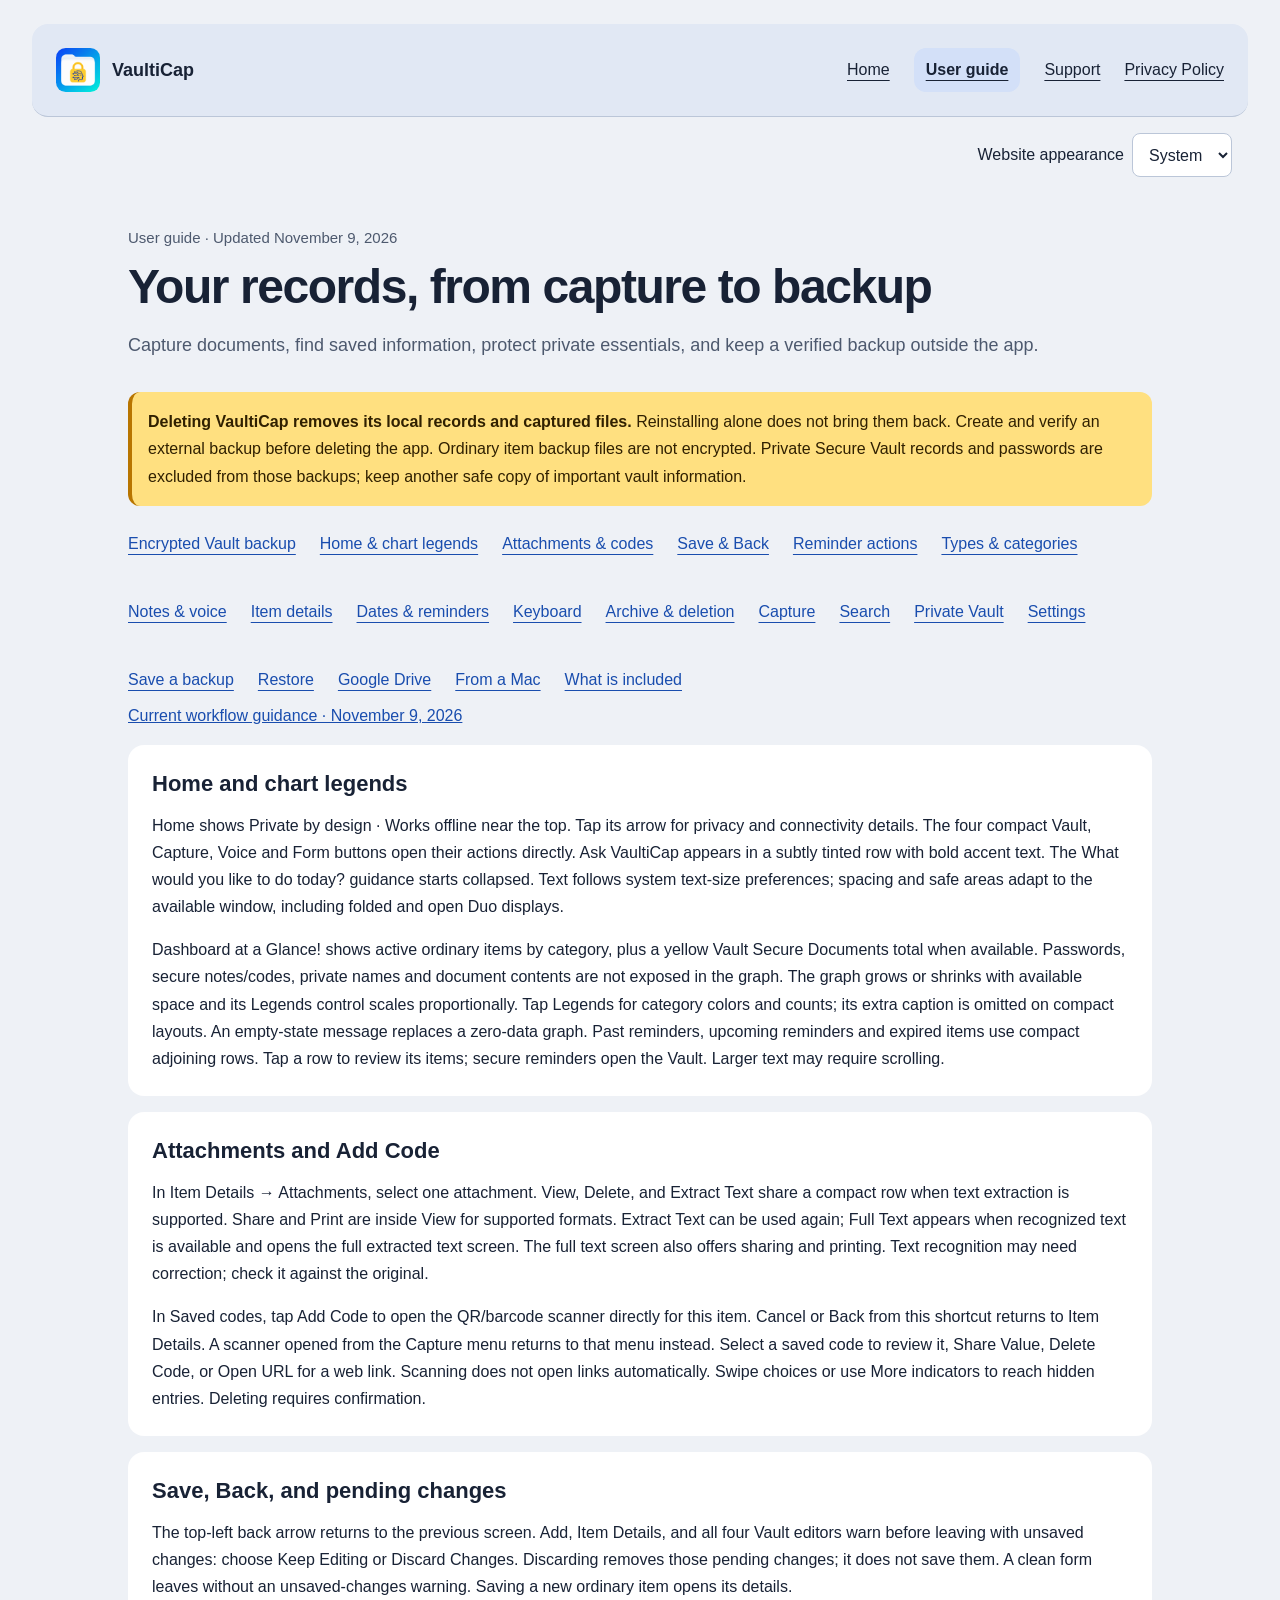
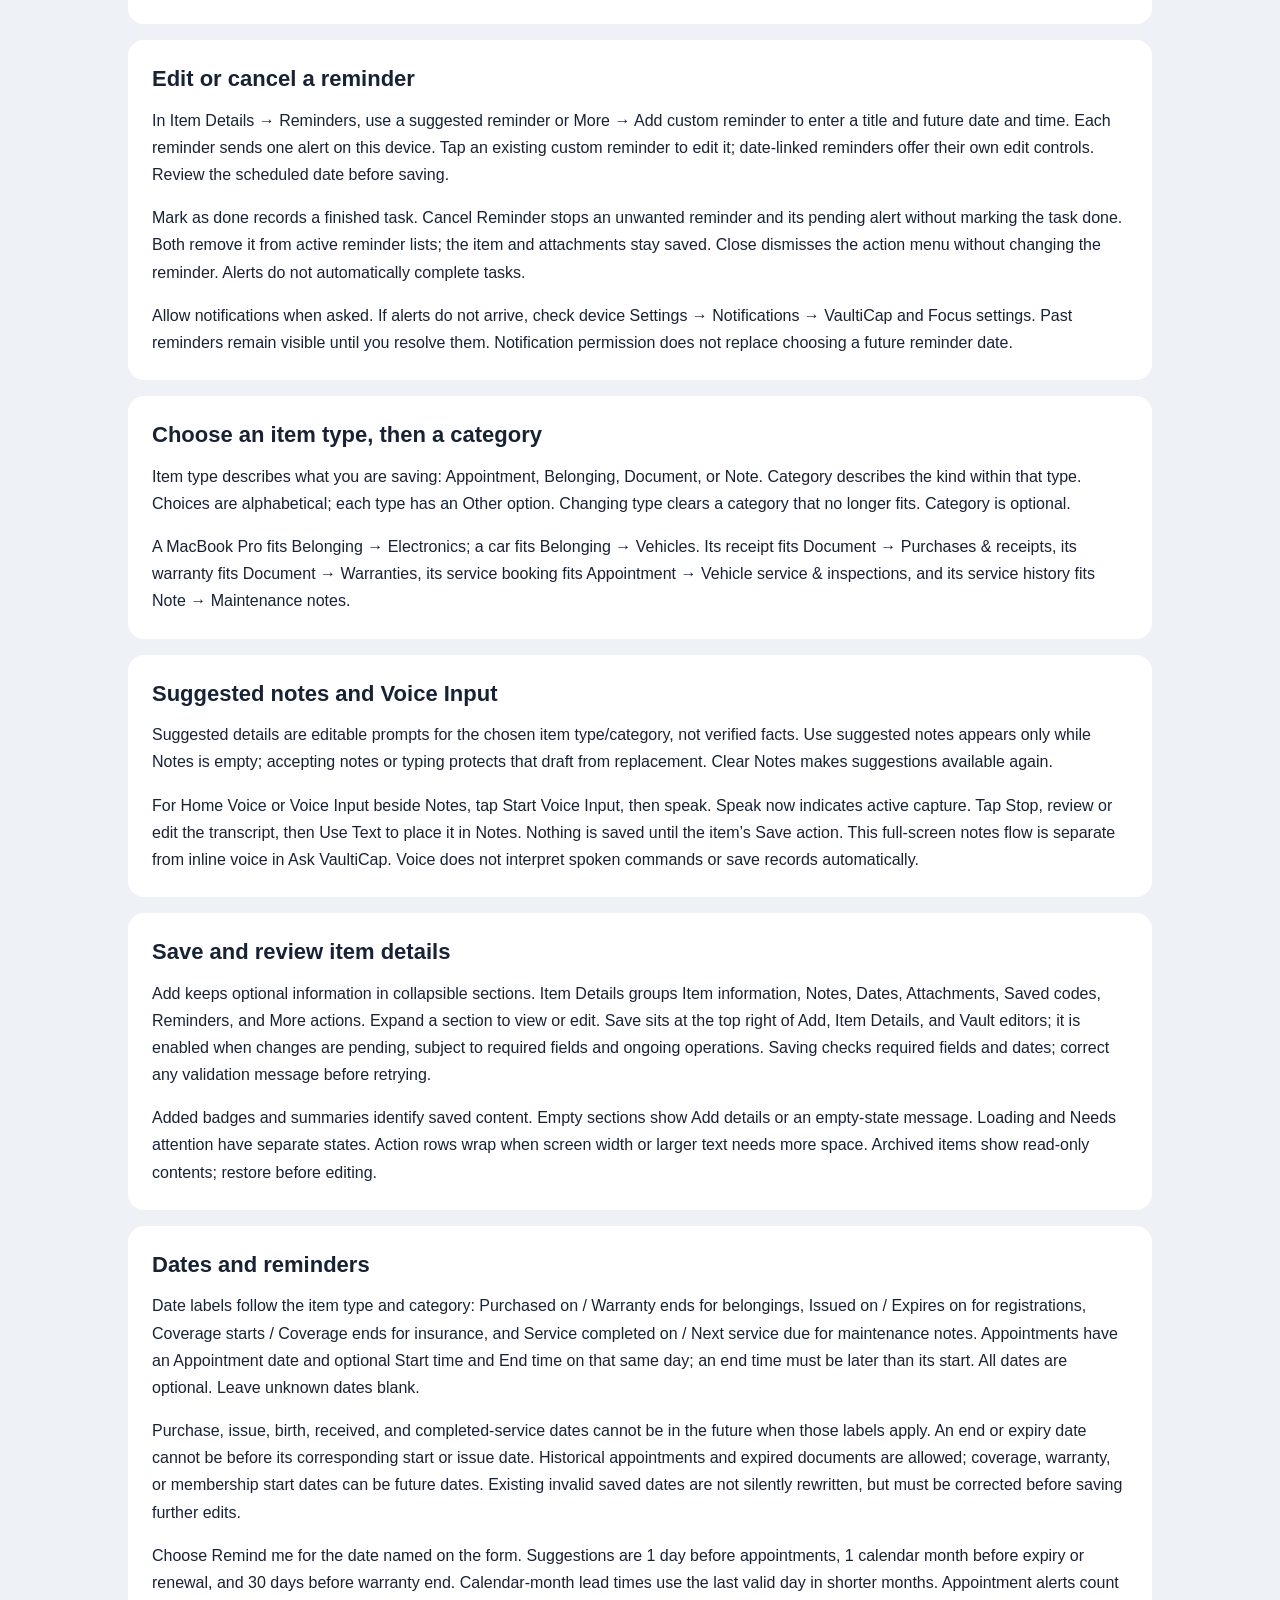
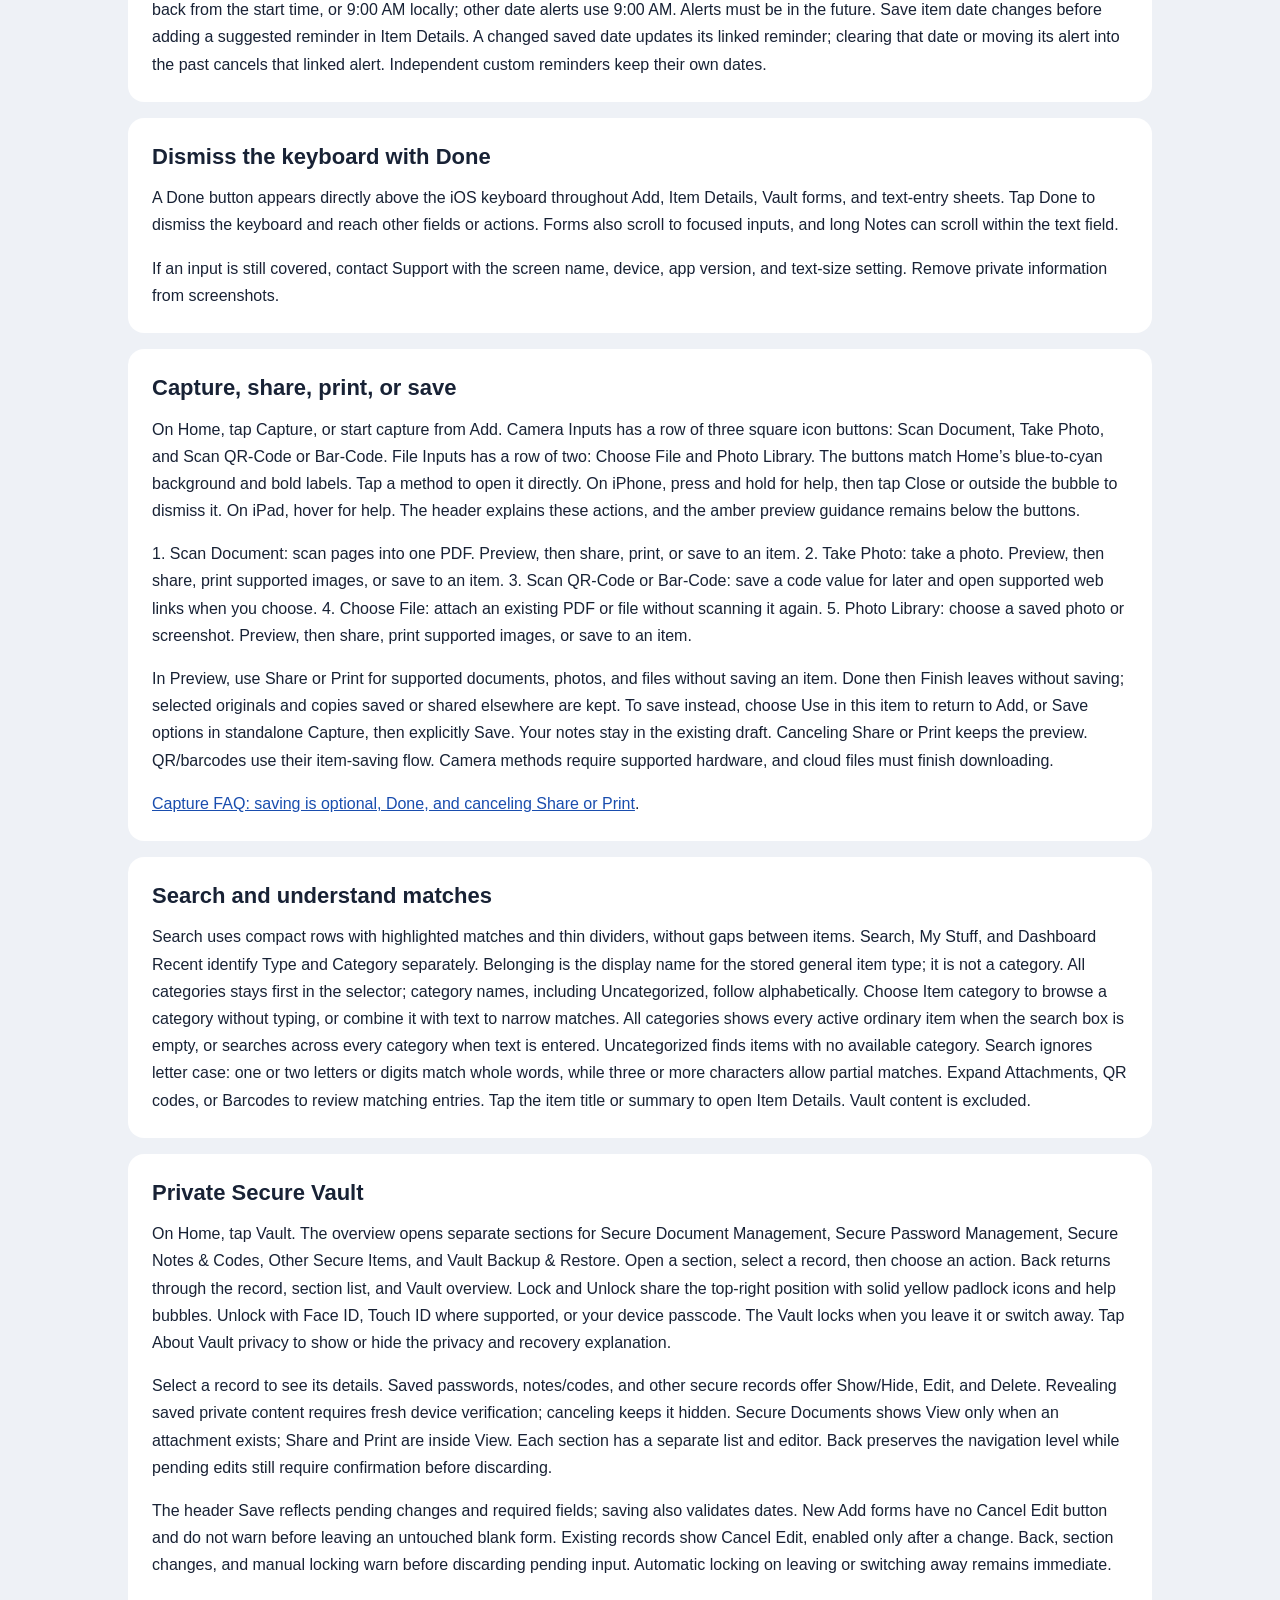
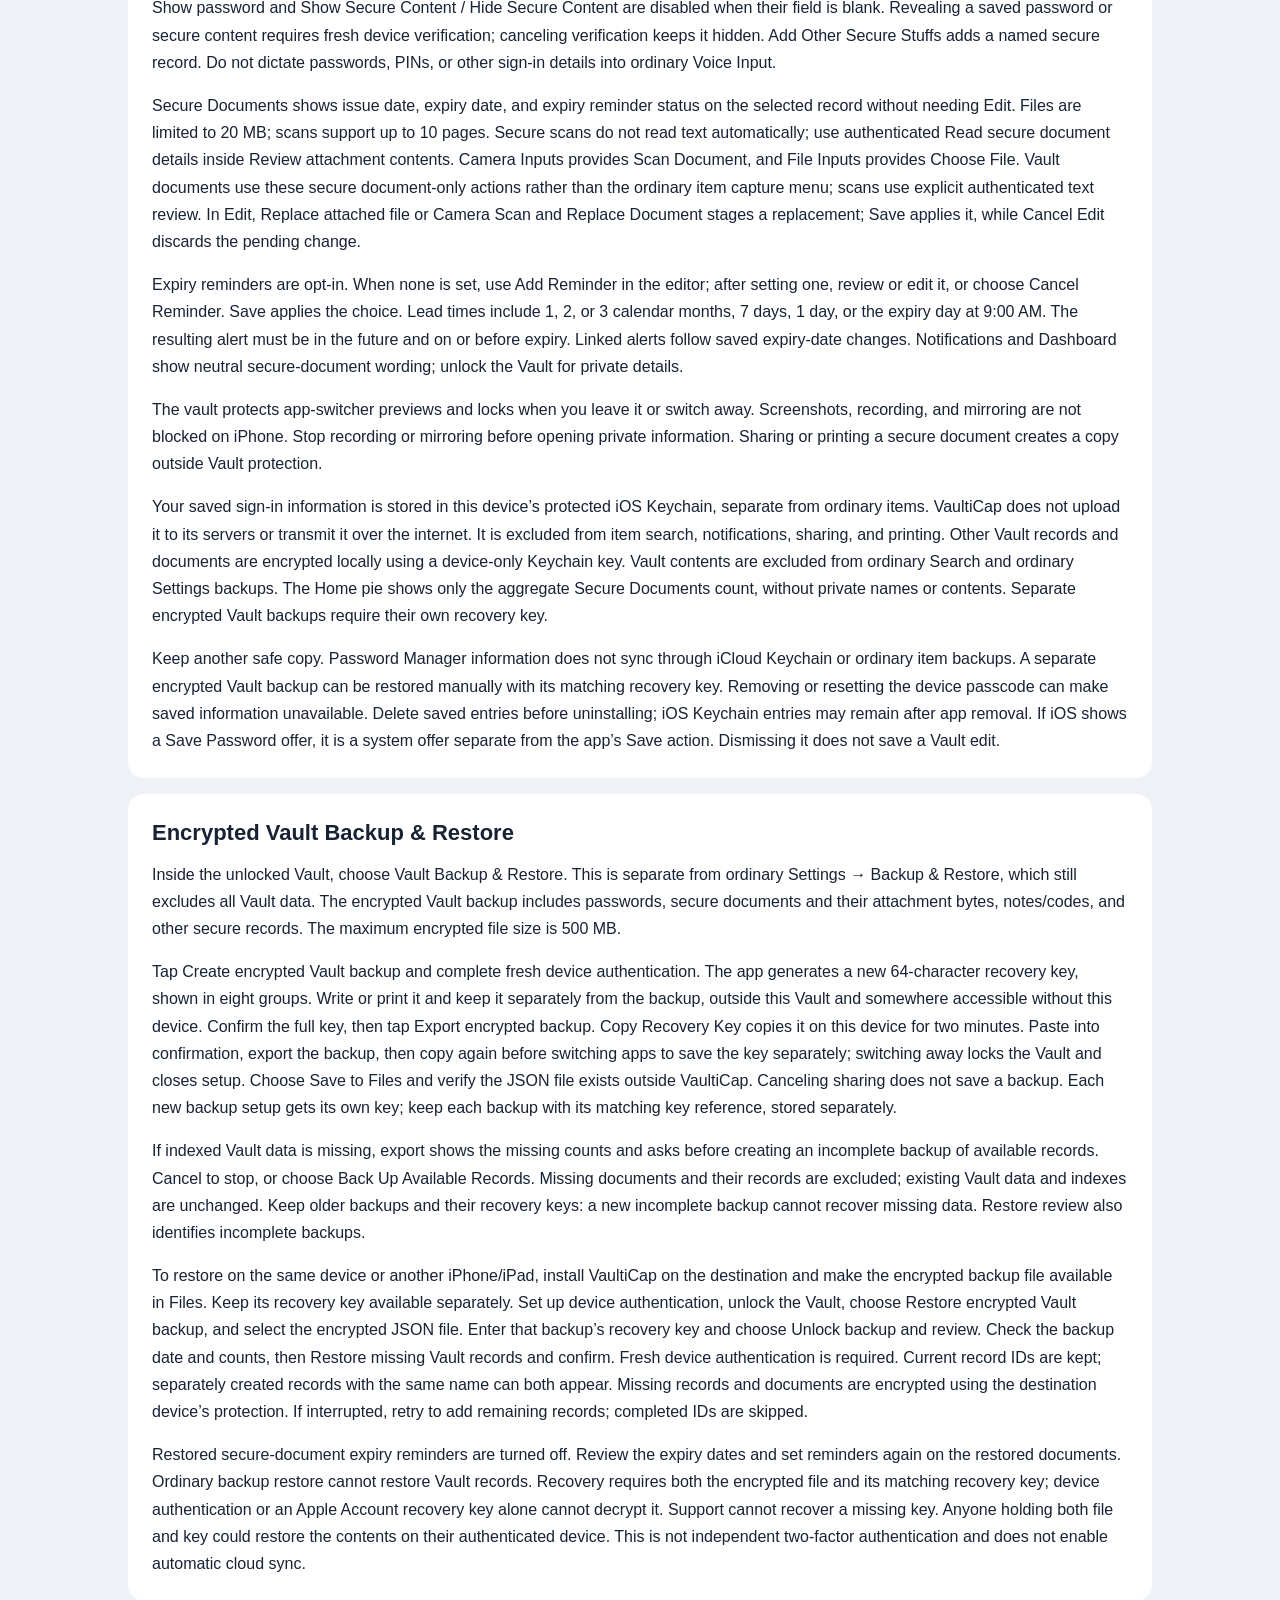
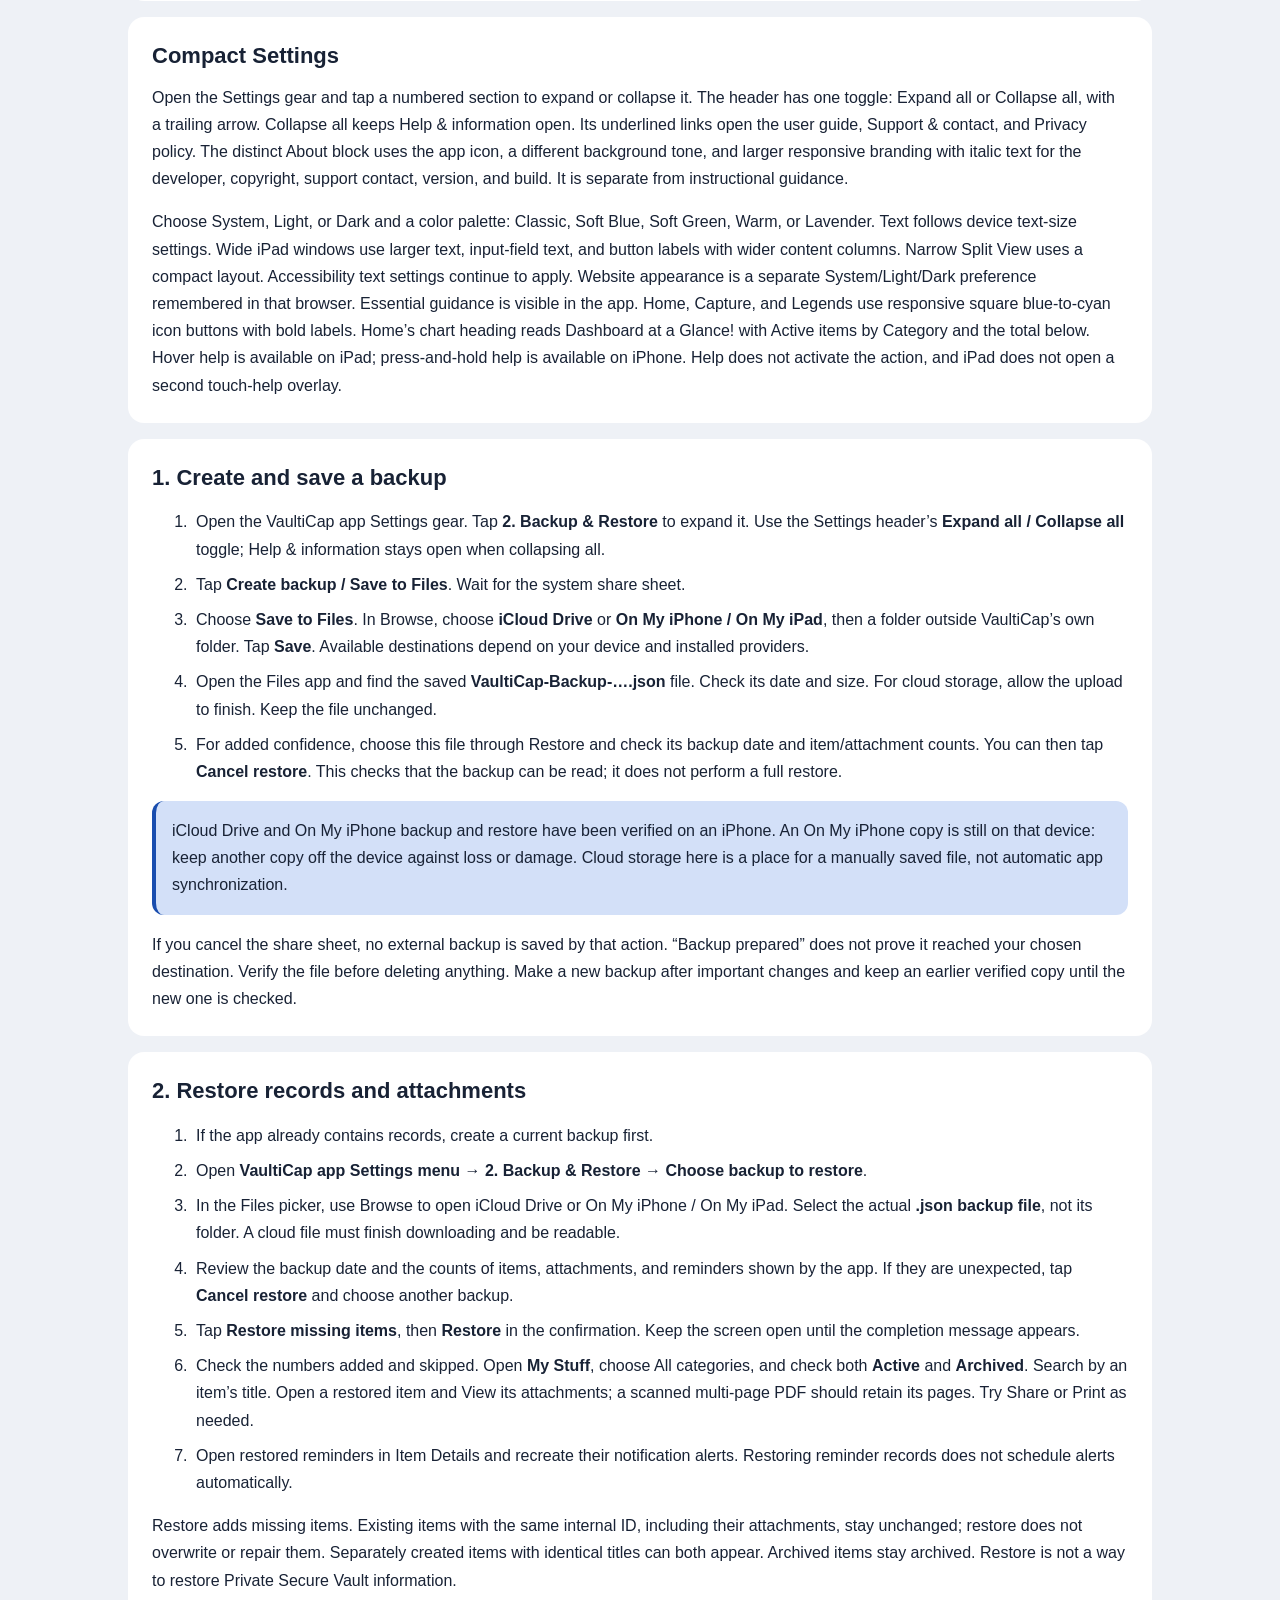
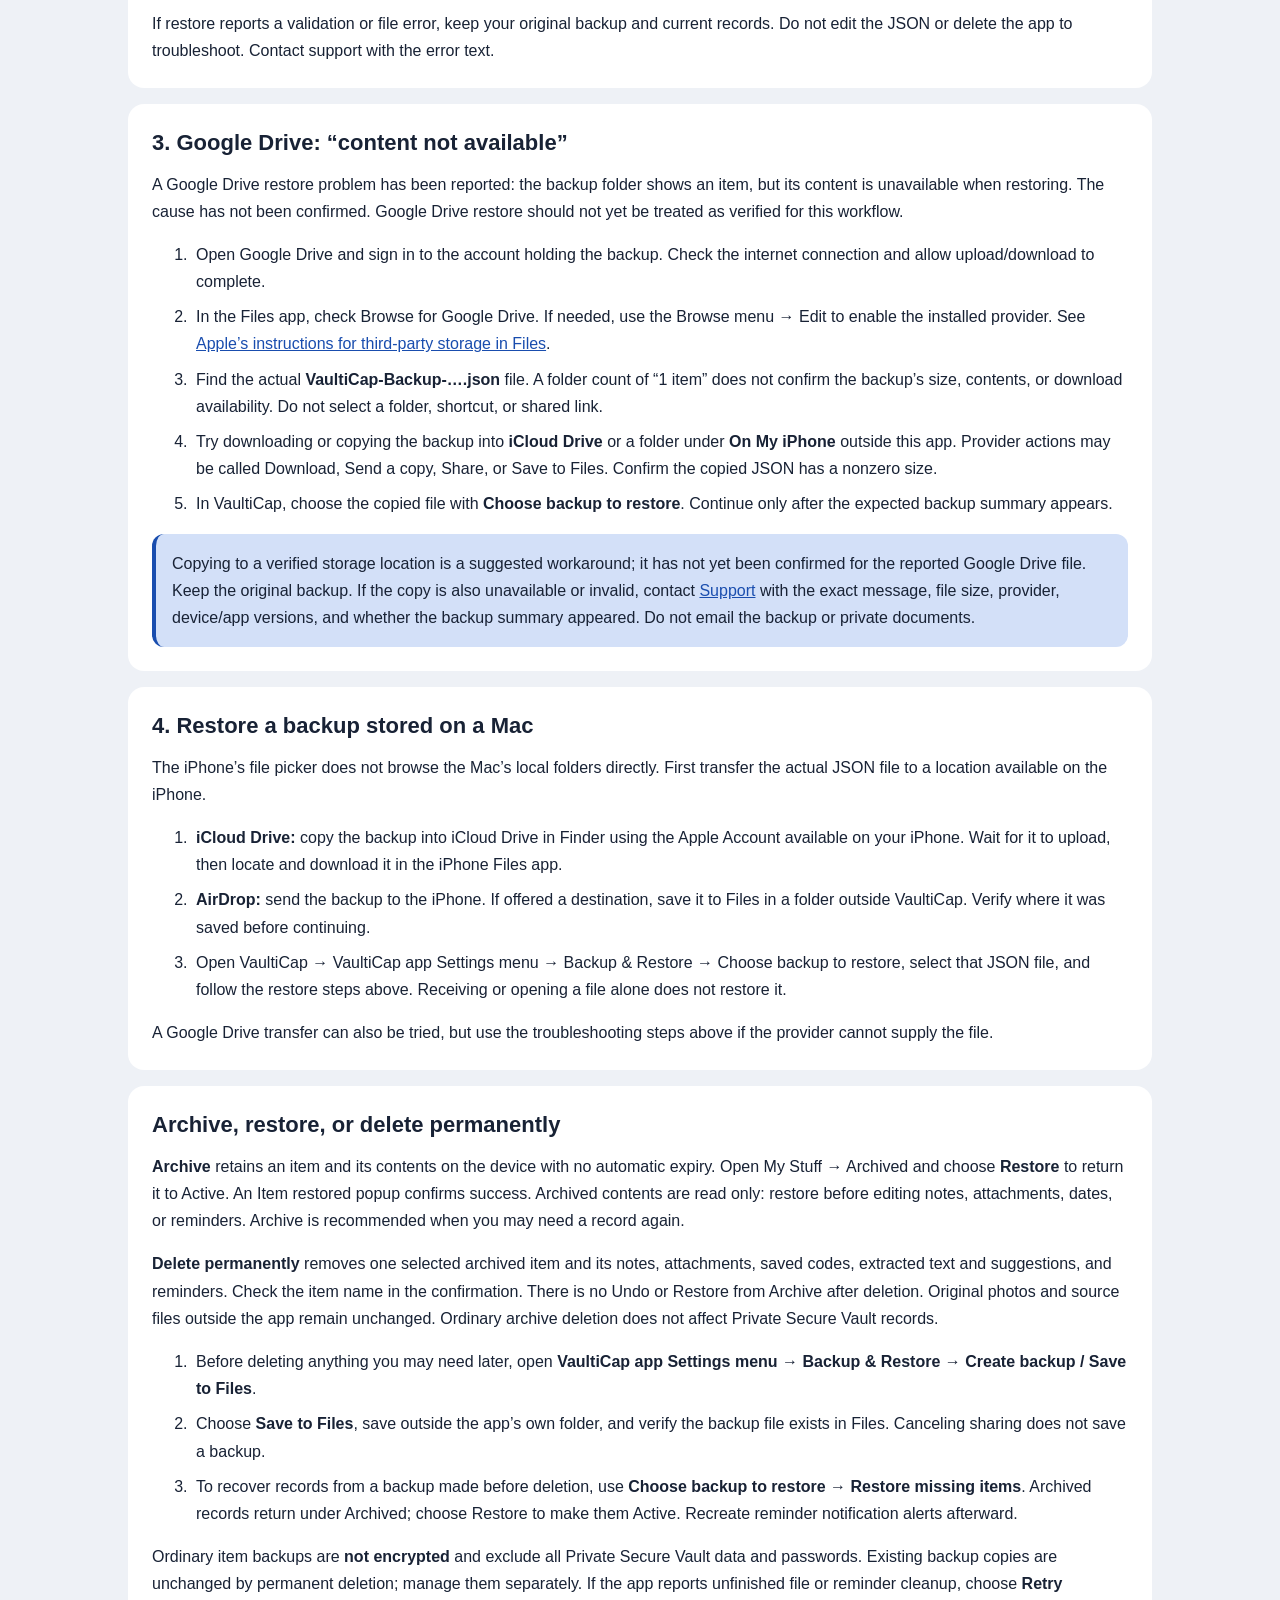
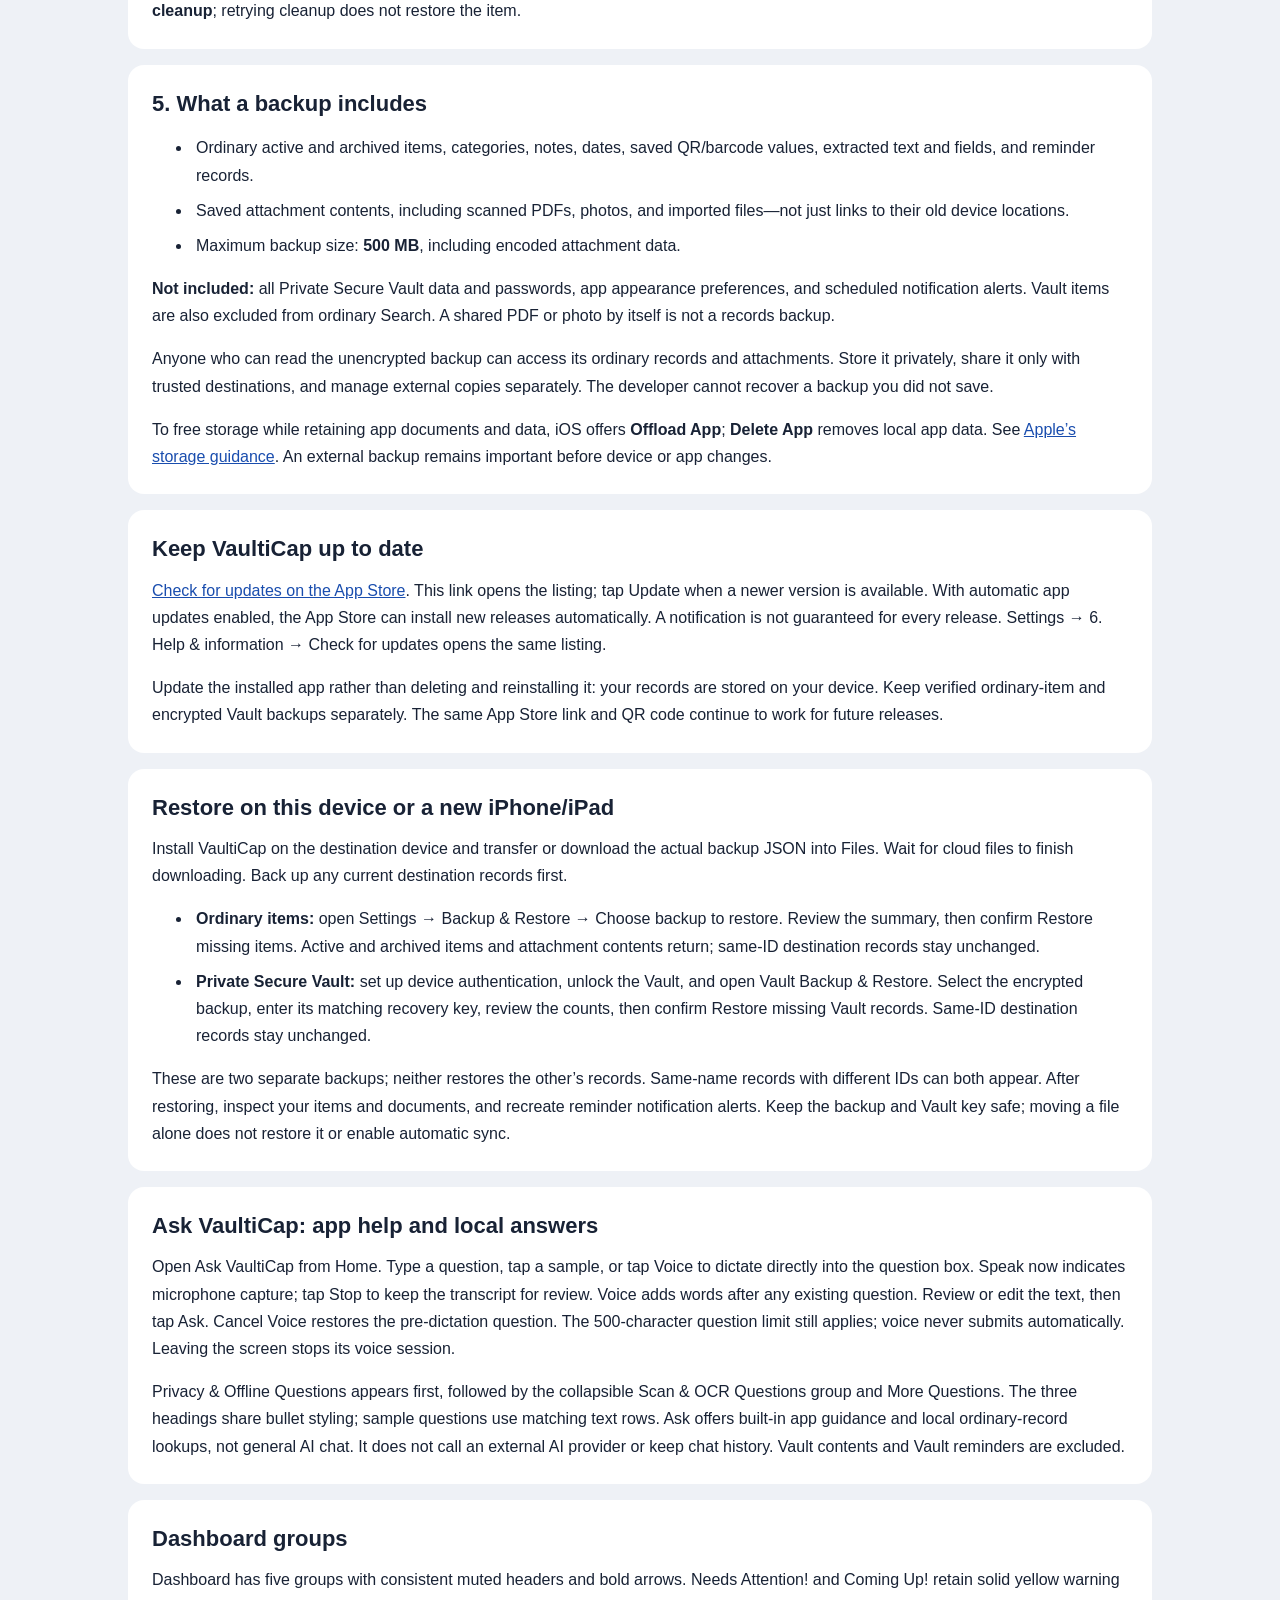
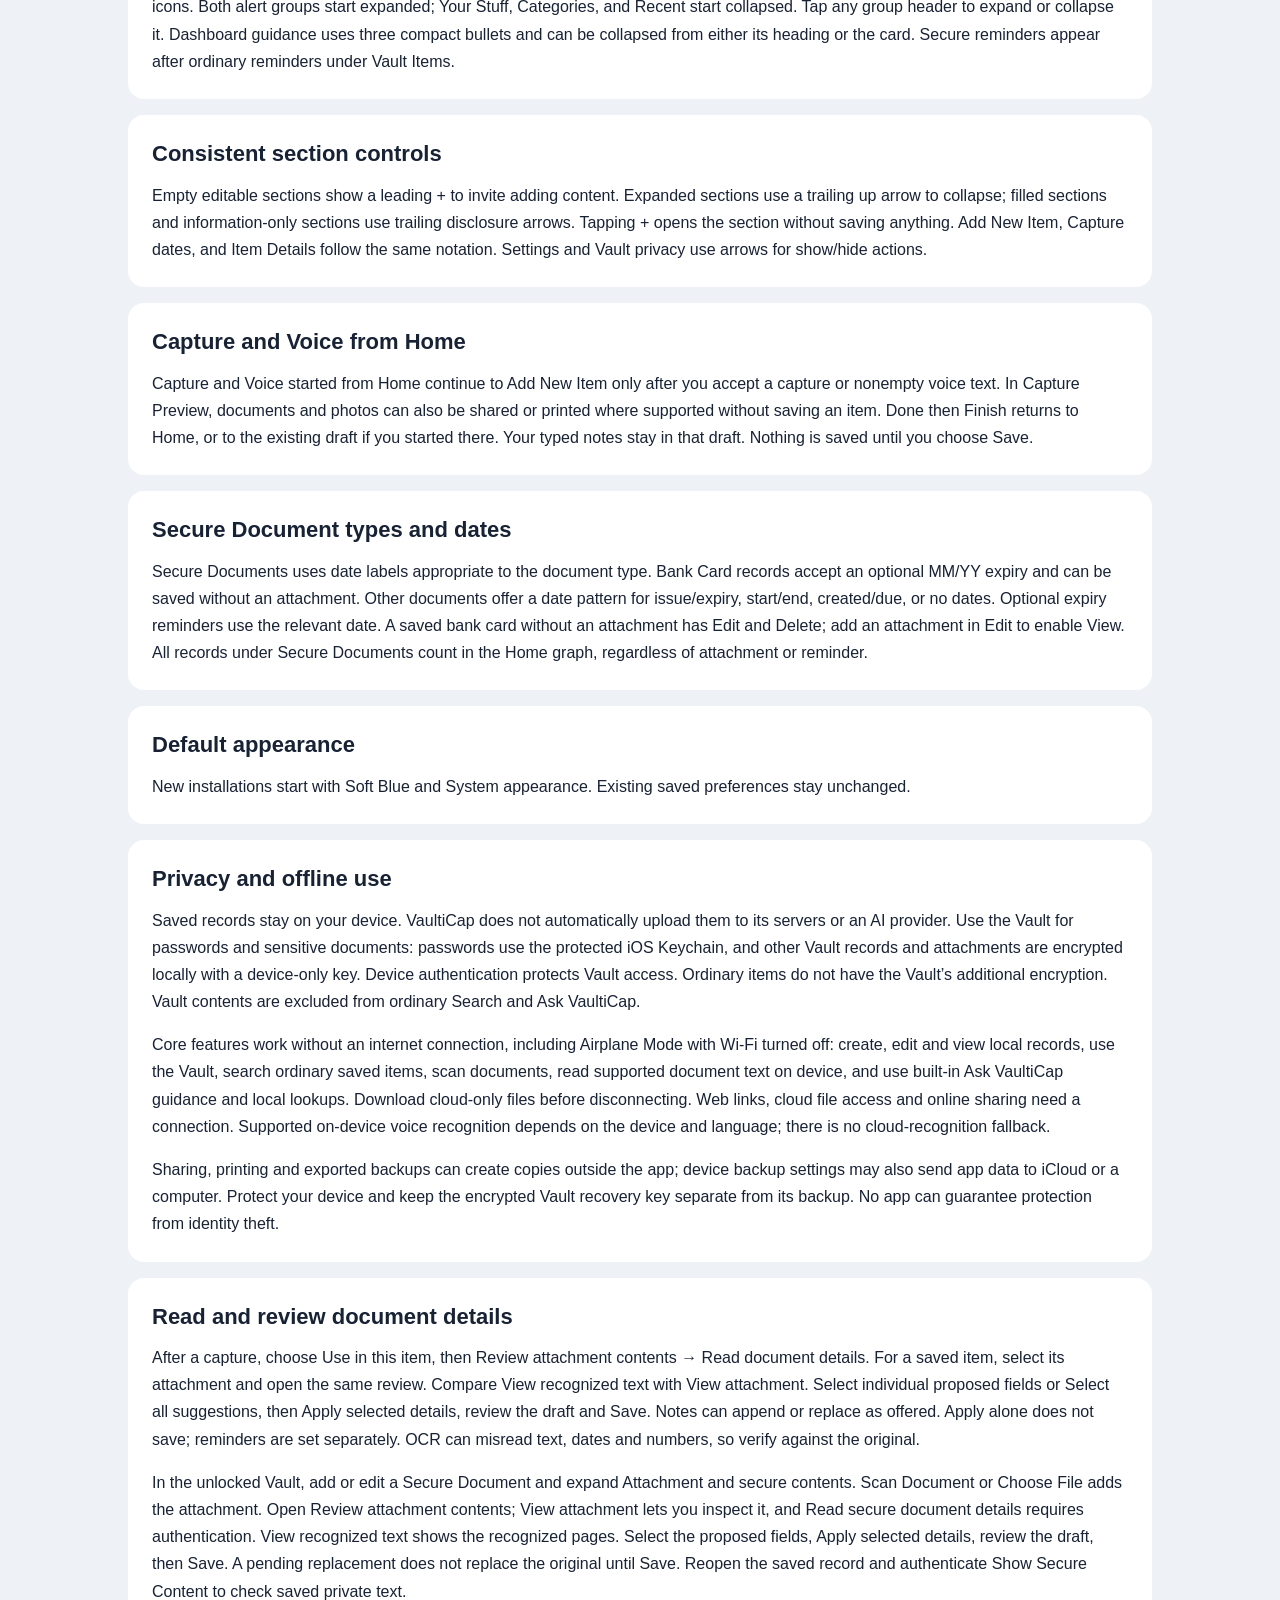
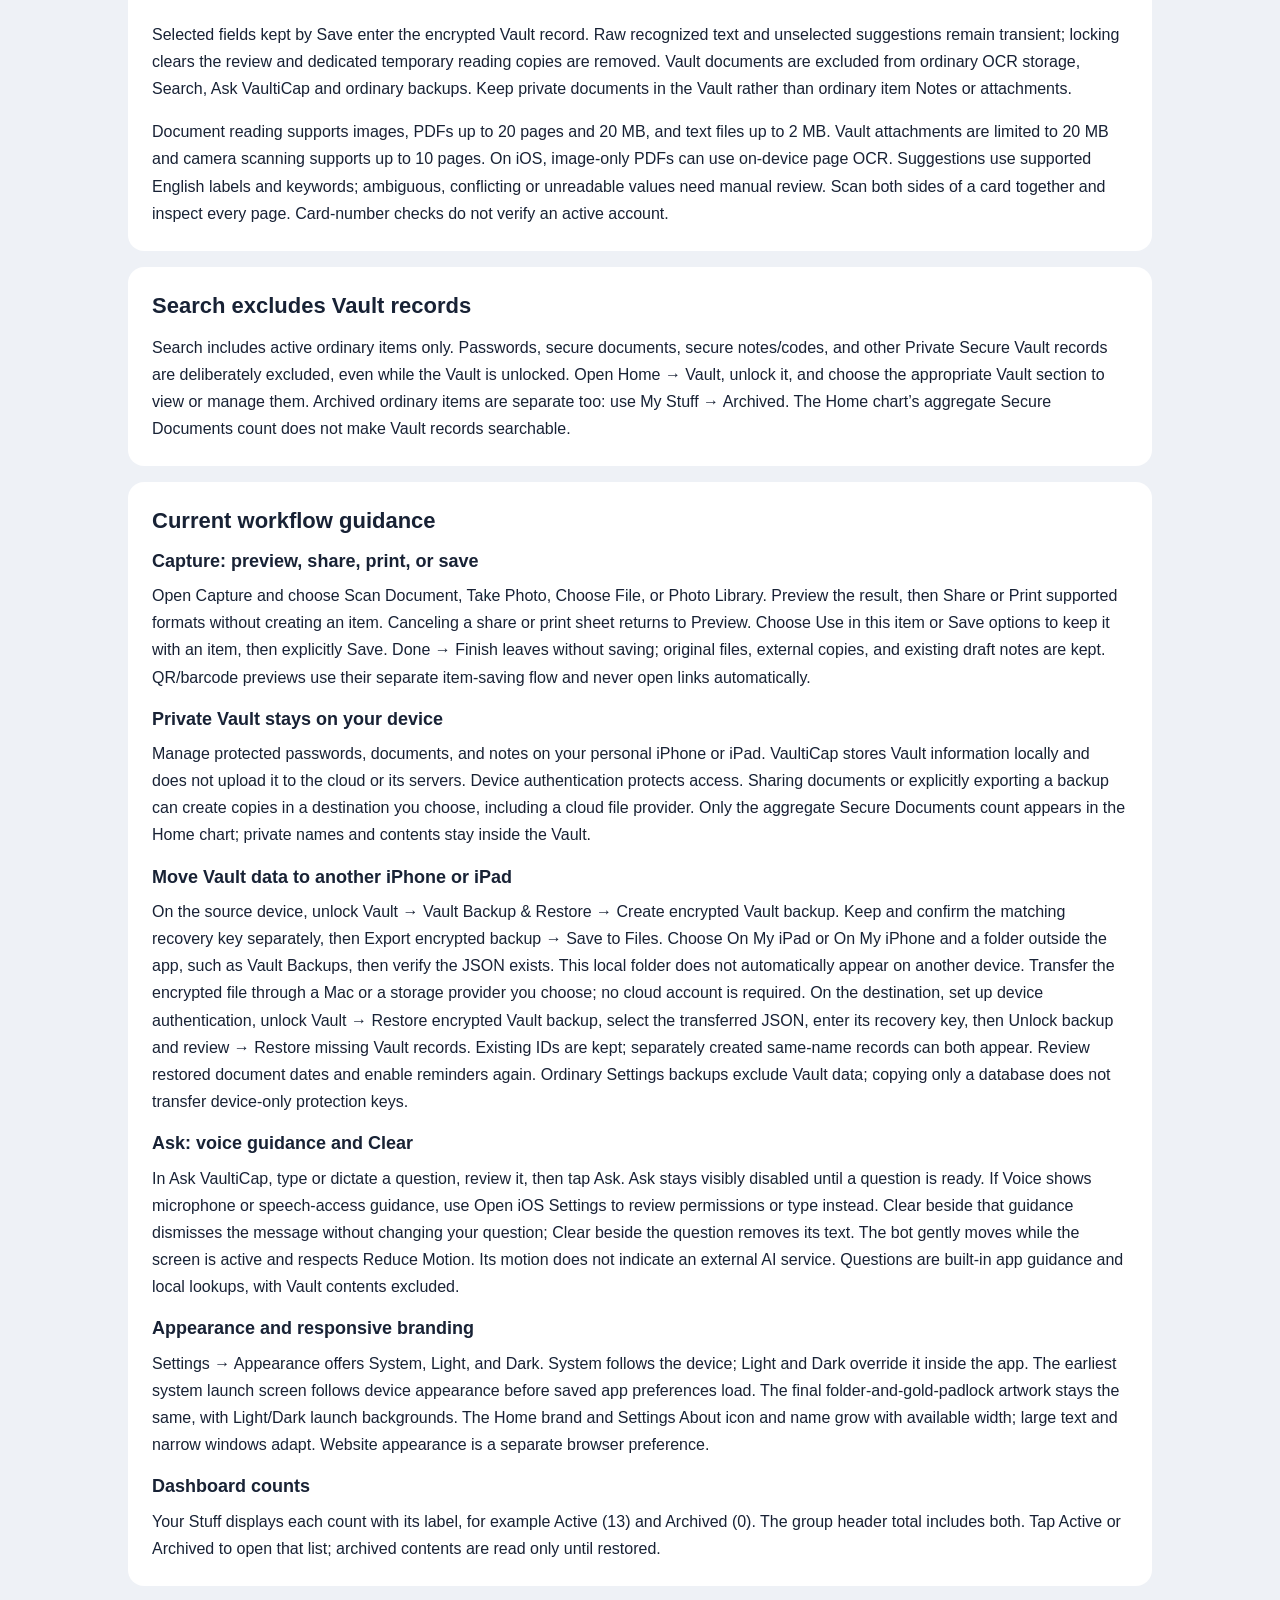
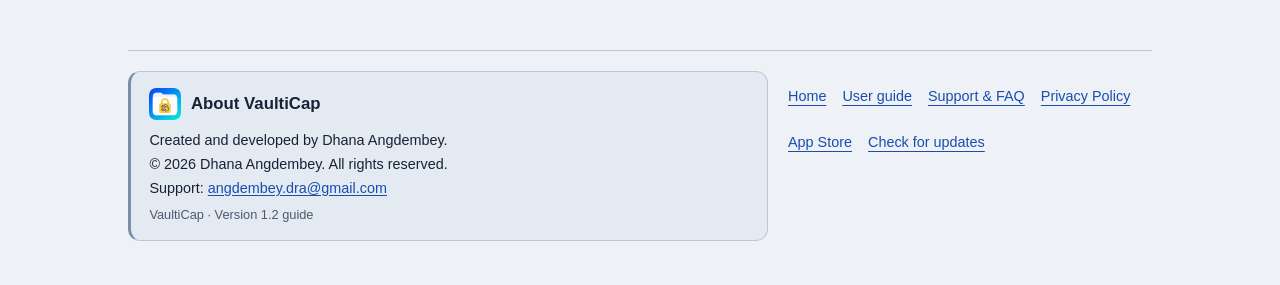
==== commit 5d5bd564: "Explain Search exclusion of all protected Vault records in guide and FAQ" ====
--- a/docs/guide/index.html
+++ b/docs/guide/index.html
@@ -40,7 +40,7 @@
 <section id="mac"><h2>4. Restore a backup stored on a Mac</h2><p>The iPhone’s file picker does not browse the Mac’s local folders directly. First transfer the actual JSON file to a location available on the iPhone.</p><ol><li><strong>iCloud Drive:</strong> copy the backup into iCloud Drive in Finder using the Apple Account available on your iPhone. Wait for it to upload, then locate and download it in the iPhone Files app.</li><li><strong>AirDrop:</strong> send the backup to the iPhone. If offered a destination, save it to Files in a folder outside VaultiCap. Verify where it was saved before continuing.</li><li>Open VaultiCap → VaultiCap app Settings menu → Backup &amp; Restore → Choose backup to restore, select that JSON file, and follow the restore steps above. Receiving or opening a file alone does not restore it.</li></ol><p>A Google Drive transfer can also be tried, but use the troubleshooting steps above if the provider cannot supply the file.</p></section>
 <section id="archive-delete"><h2>Archive, restore, or delete permanently</h2><p><strong>Archive</strong> retains an item and its contents on the device with no automatic expiry. Open My Stuff → Archived and choose <strong>Restore</strong> to return it to Active. An Item restored popup confirms success. Archived contents are read only: restore before editing notes, attachments, dates, or reminders. Archive is recommended when you may need a record again.</p><p><strong>Delete permanently</strong> removes one selected archived item and its notes, attachments, saved codes, extracted text and suggestions, and reminders. Check the item name in the confirmation. There is no Undo or Restore from Archive after deletion. Original photos and source files outside the app remain unchanged. Ordinary archive deletion does not affect Private Secure Vault records.</p><ol><li>Before deleting anything you may need later, open <strong>VaultiCap app Settings menu → Backup &amp; Restore → Create backup / Save to Files</strong>.</li><li>Choose <strong>Save to Files</strong>, save outside the app’s own folder, and verify the backup file exists in Files. Canceling sharing does not save a backup.</li><li>To recover records from a backup made before deletion, use <strong>Choose backup to restore → Restore missing items</strong>. Archived records return under Archived; choose Restore to make them Active. Recreate reminder notification alerts afterward.</li></ol><p>Ordinary item backups are <strong>not encrypted</strong> and exclude all Private Secure Vault data and passwords. Existing backup copies are unchanged by permanent deletion; manage them separately. If the app reports unfinished file or reminder cleanup, choose <strong>Retry cleanup</strong>; retrying cleanup does not restore the item.</p></section>
 <section id="included"><h2>5. What a backup includes</h2><ul><li>Ordinary active and archived items, categories, notes, dates, saved QR/barcode values, extracted text and fields, and reminder records.</li><li>Saved attachment contents, including scanned PDFs, photos, and imported files—not just links to their old device locations.</li><li>Maximum backup size: <strong>500 MB</strong>, including encoded attachment data.</li></ul><p><strong>Not included:</strong> all Private Secure Vault data and passwords, app appearance preferences, and scheduled notification alerts. Vault items are also excluded from ordinary Search. A shared PDF or photo by itself is not a records backup.</p><p>Anyone who can read the unencrypted backup can access its ordinary records and attachments. Store it privately, share it only with trusted destinations, and manage external copies separately. The developer cannot recover a backup you did not save.</p><p>To free storage while retaining app documents and data, iOS offers <strong>Offload App</strong>; <strong>Delete App</strong> removes local app data. See <a href="https://support.apple.com/en-us/108429">Apple’s storage guidance</a>. An external backup remains important before device or app changes.</p></section>
-<section id="app-updates"><h2>Keep VaultiCap up to date</h2><p><a href="https://apps.apple.com/app/id6818905932">Check for updates on the App Store</a>. This link opens the listing; tap Update when a newer version is available. With automatic app updates enabled, the App Store can install new releases automatically. A notification is not guaranteed for every release. Settings → 6. Help &amp; information → Check for updates opens the same listing.</p><p>Update the installed app rather than deleting and reinstalling it: your records are stored on your device. Keep verified ordinary-item and encrypted Vault backups separately. The same App Store link and QR code continue to work for future releases.</p></section><section id="restore-another-device"><h2>Restore on this device or a new iPhone/iPad</h2><p>Install VaultiCap on the destination device and transfer or download the actual backup JSON into Files. Wait for cloud files to finish downloading. Back up any current destination records first.</p><ul><li><strong>Ordinary items:</strong> open Settings → Backup &amp; Restore → Choose backup to restore. Review the summary, then confirm Restore missing items. Active and archived items and attachment contents return; same-ID destination records stay unchanged.</li><li><strong>Private Secure Vault:</strong> set up device authentication, unlock the Vault, and open Vault Backup &amp; Restore. Select the encrypted backup, enter its matching recovery key, review the counts, then confirm Restore missing Vault records. Same-ID destination records stay unchanged.</li></ul><p>These are two separate backups; neither restores the other’s records. Same-name records with different IDs can both appear. After restoring, inspect your items and documents, and recreate reminder notification alerts. Keep the backup and Vault key safe; moving a file alone does not restore it or enable automatic sync.</p></section><section id="ask-vaulticap"><h2>Ask VaultiCap: app help and local answers</h2><p>Open Ask VaultiCap from Home. Type a question, tap a sample, or tap Voice to dictate directly into the question box. Speak now indicates microphone capture; tap Stop to keep the transcript for review. Voice adds words after any existing question. Review or edit the text, then tap Ask. Cancel Voice restores the pre-dictation question. The 500-character question limit still applies; voice never submits automatically. Leaving the screen stops its voice session.</p><p>Privacy &amp; Offline Questions appears first, followed by the collapsible Scan &amp; OCR Questions group and More Questions. The three headings share bullet styling; sample questions use matching text rows. Ask offers built-in app guidance and local ordinary-record lookups, not general AI chat. It does not call an external AI provider or keep chat history. Vault contents and Vault reminders are excluded.</p></section><section id="dashboard-groups"><h2>Dashboard groups</h2><p>Dashboard has five groups with consistent muted headers and bold arrows. Needs Attention! and Coming Up! retain solid yellow warning icons. Both alert groups start expanded; Your Stuff, Categories, and Recent start collapsed. Tap any group header to expand or collapse it. Dashboard guidance uses three compact bullets and can be collapsed from either its heading or the card. Secure reminders appear after ordinary reminders under Vault Items.</p></section><section id="section-controls"><h2>Consistent section controls</h2><p>Empty editable sections show a leading + to invite adding content. Expanded sections use a trailing up arrow to collapse; filled sections and information-only sections use trailing disclosure arrows. Tapping + opens the section without saving anything. Add New Item, Capture dates, and Item Details follow the same notation. Settings and Vault privacy use arrows for show/hide actions.</p></section><section id="home-return"><h2>Capture and Voice from Home</h2><p>Capture and Voice started from Home continue to Add New Item only after you accept a capture or nonempty voice text. In Capture Preview, documents and photos can also be shared or printed where supported without saving an item. Done then Finish returns to Home, or to the existing draft if you started there. Your typed notes stay in that draft. Nothing is saved until you choose Save.</p></section><section id="secure-document-dates"><h2>Secure Document types and dates</h2><p>Secure Documents uses date labels appropriate to the document type. Bank Card records accept an optional MM/YY expiry and can be saved without an attachment. Other documents offer a date pattern for issue/expiry, start/end, created/due, or no dates. Optional expiry reminders use the relevant date. A saved bank card without an attachment has Edit and Delete; add an attachment in Edit to enable View. All records under Secure Documents count in the Home graph, regardless of attachment or reminder.</p></section><section id="appearance-default"><h2>Default appearance</h2><p>New installations start with Soft Blue and System appearance. Existing saved preferences stay unchanged.</p></section><section id="privacy-offline"><h2>Privacy and offline use</h2><p>Saved records stay on your device. VaultiCap does not automatically upload them to its servers or an AI provider. Use the Vault for passwords and sensitive documents: passwords use the protected iOS Keychain, and other Vault records and attachments are encrypted locally with a device-only key. Device authentication protects Vault access. Ordinary items do not have the Vault’s additional encryption. Vault contents are excluded from ordinary Search and Ask VaultiCap.</p><p>Core features work without an internet connection, including Airplane Mode with Wi-Fi turned off: create, edit and view local records, use the Vault, search ordinary saved items, scan documents, read supported document text on device, and use built-in Ask VaultiCap guidance and local lookups. Download cloud-only files before disconnecting. Web links, cloud file access and online sharing need a connection. Supported on-device voice recognition depends on the device and language; there is no cloud-recognition fallback.</p><p>Sharing, printing and exported backups can create copies outside the app; device backup settings may also send app data to iCloud or a computer. Protect your device and keep the encrypted Vault recovery key separate from its backup. No app can guarantee protection from identity theft.</p></section><section id="document-reading"><h2>Read and review document details</h2><p>After a capture, choose Use in this item, then Review attachment contents → Read document details. For a saved item, select its attachment and open the same review. Compare View recognized text with View attachment. Select individual proposed fields or Select all suggestions, then Apply selected details, review the draft and Save. Notes can append or replace as offered. Apply alone does not save; reminders are set separately. OCR can misread text, dates and numbers, so verify against the original.</p><p>In the unlocked Vault, add or edit a Secure Document and expand Attachment and secure contents. Scan Document or Choose File adds the attachment. Open Review attachment contents; View attachment lets you inspect it, and Read secure document details requires authentication. View recognized text shows the recognized pages. Select the proposed fields, Apply selected details, review the draft, then Save. A pending replacement does not replace the original until Save. Reopen the saved record and authenticate Show Secure Content to check saved private text.</p><p>Selected fields kept by Save enter the encrypted Vault record. Raw recognized text and unselected suggestions remain transient; locking clears the review and dedicated temporary reading copies are removed. Vault documents are excluded from ordinary OCR storage, Search, Ask VaultiCap and ordinary backups. Keep private documents in the Vault rather than ordinary item Notes or attachments.</p><p>Document reading supports images, PDFs up to 20 pages and 20 MB, and text files up to 2 MB. Vault attachments are limited to 20 MB and camera scanning supports up to 10 pages. On iOS, image-only PDFs can use on-device page OCR. Suggestions use supported English labels and keywords; ambiguous, conflicting or unreadable values need manual review. Scan both sides of a card together and inspect every page. Card-number checks do not verify an active account.</p></section><section id="latest-guidance"><h2>Current workflow guidance</h2><h3>Capture: preview, share, print, or save</h3><p>Open Capture and choose Scan Document, Take Photo, Choose File, or Photo Library. Preview the result, then Share or Print supported formats without creating an item. Canceling a share or print sheet returns to Preview. Choose Use in this item or Save options to keep it with an item, then explicitly Save. Done → Finish leaves without saving; original files, external copies, and existing draft notes are kept. QR/barcode previews use their separate item-saving flow and never open links automatically.</p><h3>Private Vault stays on your device</h3><p>Manage protected passwords, documents, and notes on your personal iPhone or iPad. VaultiCap stores Vault information locally and does not upload it to the cloud or its servers. Device authentication protects access. Sharing documents or explicitly exporting a backup can create copies in a destination you choose, including a cloud file provider. Only the aggregate Secure Documents count appears in the Home chart; private names and contents stay inside the Vault.</p><h3>Move Vault data to another iPhone or iPad</h3><p>On the source device, unlock Vault → Vault Backup &amp; Restore → Create encrypted Vault backup. Keep and confirm the matching recovery key separately, then Export encrypted backup → Save to Files. Choose On My iPad or On My iPhone and a folder outside the app, such as Vault Backups, then verify the JSON exists. This local folder does not automatically appear on another device. Transfer the encrypted file through a Mac or a storage provider you choose; no cloud account is required. On the destination, set up device authentication, unlock Vault → Restore encrypted Vault backup, select the transferred JSON, enter its recovery key, then Unlock backup and review → Restore missing Vault records. Existing IDs are kept; separately created same-name records can both appear. Review restored document dates and enable reminders again. Ordinary Settings backups exclude Vault data; copying only a database does not transfer device-only protection keys.</p><h3>Ask: voice guidance and Clear</h3><p>In Ask VaultiCap, type or dictate a question, review it, then tap Ask. Ask stays visibly disabled until a question is ready. If Voice shows microphone or speech-access guidance, use Open iOS Settings to review permissions or type instead. Clear beside that guidance dismisses the message without changing your question; Clear beside the question removes its text. The bot gently moves while the screen is active and respects Reduce Motion. Its motion does not indicate an external AI service. Questions are built-in app guidance and local lookups, with Vault contents excluded.</p><h3>Appearance and responsive branding</h3><p>Settings → Appearance offers System, Light, and Dark. System follows the device; Light and Dark override it inside the app. The earliest system launch screen follows device appearance before saved app preferences load. The final folder-and-gold-padlock artwork stays the same, with Light/Dark launch backgrounds. The Home brand and Settings About icon and name grow with available width; large text and narrow windows adapt. Website appearance is a separate browser preference.</p><h3>Dashboard counts</h3><p>Your Stuff displays each count with its label, for example Active (13) and Archived (0). The group header total includes both. Tap Active or Archived to open that list; archived contents are read only until restored.</p></section>
+<section id="app-updates"><h2>Keep VaultiCap up to date</h2><p><a href="https://apps.apple.com/app/id6818905932">Check for updates on the App Store</a>. This link opens the listing; tap Update when a newer version is available. With automatic app updates enabled, the App Store can install new releases automatically. A notification is not guaranteed for every release. Settings → 6. Help &amp; information → Check for updates opens the same listing.</p><p>Update the installed app rather than deleting and reinstalling it: your records are stored on your device. Keep verified ordinary-item and encrypted Vault backups separately. The same App Store link and QR code continue to work for future releases.</p></section><section id="restore-another-device"><h2>Restore on this device or a new iPhone/iPad</h2><p>Install VaultiCap on the destination device and transfer or download the actual backup JSON into Files. Wait for cloud files to finish downloading. Back up any current destination records first.</p><ul><li><strong>Ordinary items:</strong> open Settings → Backup &amp; Restore → Choose backup to restore. Review the summary, then confirm Restore missing items. Active and archived items and attachment contents return; same-ID destination records stay unchanged.</li><li><strong>Private Secure Vault:</strong> set up device authentication, unlock the Vault, and open Vault Backup &amp; Restore. Select the encrypted backup, enter its matching recovery key, review the counts, then confirm Restore missing Vault records. Same-ID destination records stay unchanged.</li></ul><p>These are two separate backups; neither restores the other’s records. Same-name records with different IDs can both appear. After restoring, inspect your items and documents, and recreate reminder notification alerts. Keep the backup and Vault key safe; moving a file alone does not restore it or enable automatic sync.</p></section><section id="ask-vaulticap"><h2>Ask VaultiCap: app help and local answers</h2><p>Open Ask VaultiCap from Home. Type a question, tap a sample, or tap Voice to dictate directly into the question box. Speak now indicates microphone capture; tap Stop to keep the transcript for review. Voice adds words after any existing question. Review or edit the text, then tap Ask. Cancel Voice restores the pre-dictation question. The 500-character question limit still applies; voice never submits automatically. Leaving the screen stops its voice session.</p><p>Privacy &amp; Offline Questions appears first, followed by the collapsible Scan &amp; OCR Questions group and More Questions. The three headings share bullet styling; sample questions use matching text rows. Ask offers built-in app guidance and local ordinary-record lookups, not general AI chat. It does not call an external AI provider or keep chat history. Vault contents and Vault reminders are excluded.</p></section><section id="dashboard-groups"><h2>Dashboard groups</h2><p>Dashboard has five groups with consistent muted headers and bold arrows. Needs Attention! and Coming Up! retain solid yellow warning icons. Both alert groups start expanded; Your Stuff, Categories, and Recent start collapsed. Tap any group header to expand or collapse it. Dashboard guidance uses three compact bullets and can be collapsed from either its heading or the card. Secure reminders appear after ordinary reminders under Vault Items.</p></section><section id="section-controls"><h2>Consistent section controls</h2><p>Empty editable sections show a leading + to invite adding content. Expanded sections use a trailing up arrow to collapse; filled sections and information-only sections use trailing disclosure arrows. Tapping + opens the section without saving anything. Add New Item, Capture dates, and Item Details follow the same notation. Settings and Vault privacy use arrows for show/hide actions.</p></section><section id="home-return"><h2>Capture and Voice from Home</h2><p>Capture and Voice started from Home continue to Add New Item only after you accept a capture or nonempty voice text. In Capture Preview, documents and photos can also be shared or printed where supported without saving an item. Done then Finish returns to Home, or to the existing draft if you started there. Your typed notes stay in that draft. Nothing is saved until you choose Save.</p></section><section id="secure-document-dates"><h2>Secure Document types and dates</h2><p>Secure Documents uses date labels appropriate to the document type. Bank Card records accept an optional MM/YY expiry and can be saved without an attachment. Other documents offer a date pattern for issue/expiry, start/end, created/due, or no dates. Optional expiry reminders use the relevant date. A saved bank card without an attachment has Edit and Delete; add an attachment in Edit to enable View. All records under Secure Documents count in the Home graph, regardless of attachment or reminder.</p></section><section id="appearance-default"><h2>Default appearance</h2><p>New installations start with Soft Blue and System appearance. Existing saved preferences stay unchanged.</p></section><section id="privacy-offline"><h2>Privacy and offline use</h2><p>Saved records stay on your device. VaultiCap does not automatically upload them to its servers or an AI provider. Use the Vault for passwords and sensitive documents: passwords use the protected iOS Keychain, and other Vault records and attachments are encrypted locally with a device-only key. Device authentication protects Vault access. Ordinary items do not have the Vault’s additional encryption. Vault contents are excluded from ordinary Search and Ask VaultiCap.</p><p>Core features work without an internet connection, including Airplane Mode with Wi-Fi turned off: create, edit and view local records, use the Vault, search ordinary saved items, scan documents, read supported document text on device, and use built-in Ask VaultiCap guidance and local lookups. Download cloud-only files before disconnecting. Web links, cloud file access and online sharing need a connection. Supported on-device voice recognition depends on the device and language; there is no cloud-recognition fallback.</p><p>Sharing, printing and exported backups can create copies outside the app; device backup settings may also send app data to iCloud or a computer. Protect your device and keep the encrypted Vault recovery key separate from its backup. No app can guarantee protection from identity theft.</p></section><section id="document-reading"><h2>Read and review document details</h2><p>After a capture, choose Use in this item, then Review attachment contents → Read document details. For a saved item, select its attachment and open the same review. Compare View recognized text with View attachment. Select individual proposed fields or Select all suggestions, then Apply selected details, review the draft and Save. Notes can append or replace as offered. Apply alone does not save; reminders are set separately. OCR can misread text, dates and numbers, so verify against the original.</p><p>In the unlocked Vault, add or edit a Secure Document and expand Attachment and secure contents. Scan Document or Choose File adds the attachment. Open Review attachment contents; View attachment lets you inspect it, and Read secure document details requires authentication. View recognized text shows the recognized pages. Select the proposed fields, Apply selected details, review the draft, then Save. A pending replacement does not replace the original until Save. Reopen the saved record and authenticate Show Secure Content to check saved private text.</p><p>Selected fields kept by Save enter the encrypted Vault record. Raw recognized text and unselected suggestions remain transient; locking clears the review and dedicated temporary reading copies are removed. Vault documents are excluded from ordinary OCR storage, Search, Ask VaultiCap and ordinary backups. Keep private documents in the Vault rather than ordinary item Notes or attachments.</p><p>Document reading supports images, PDFs up to 20 pages and 20 MB, and text files up to 2 MB. Vault attachments are limited to 20 MB and camera scanning supports up to 10 pages. On iOS, image-only PDFs can use on-device page OCR. Suggestions use supported English labels and keywords; ambiguous, conflicting or unreadable values need manual review. Scan both sides of a card together and inspect every page. Card-number checks do not verify an active account.</p></section><section id="vault-search-exclusion"><h2>Search excludes Vault records</h2><p>Search includes active ordinary items only. Passwords, secure documents, secure notes/codes, and other Private Secure Vault records are deliberately excluded, even while the Vault is unlocked. Open Home → Vault, unlock it, and choose the appropriate Vault section to view or manage them. Archived ordinary items are separate too: use My Stuff → Archived. The Home chart’s aggregate Secure Documents count does not make Vault records searchable.</p></section><section id="latest-guidance"><h2>Current workflow guidance</h2><h3>Capture: preview, share, print, or save</h3><p>Open Capture and choose Scan Document, Take Photo, Choose File, or Photo Library. Preview the result, then Share or Print supported formats without creating an item. Canceling a share or print sheet returns to Preview. Choose Use in this item or Save options to keep it with an item, then explicitly Save. Done → Finish leaves without saving; original files, external copies, and existing draft notes are kept. QR/barcode previews use their separate item-saving flow and never open links automatically.</p><h3>Private Vault stays on your device</h3><p>Manage protected passwords, documents, and notes on your personal iPhone or iPad. VaultiCap stores Vault information locally and does not upload it to the cloud or its servers. Device authentication protects access. Sharing documents or explicitly exporting a backup can create copies in a destination you choose, including a cloud file provider. Only the aggregate Secure Documents count appears in the Home chart; private names and contents stay inside the Vault.</p><h3>Move Vault data to another iPhone or iPad</h3><p>On the source device, unlock Vault → Vault Backup &amp; Restore → Create encrypted Vault backup. Keep and confirm the matching recovery key separately, then Export encrypted backup → Save to Files. Choose On My iPad or On My iPhone and a folder outside the app, such as Vault Backups, then verify the JSON exists. This local folder does not automatically appear on another device. Transfer the encrypted file through a Mac or a storage provider you choose; no cloud account is required. On the destination, set up device authentication, unlock Vault → Restore encrypted Vault backup, select the transferred JSON, enter its recovery key, then Unlock backup and review → Restore missing Vault records. Existing IDs are kept; separately created same-name records can both appear. Review restored document dates and enable reminders again. Ordinary Settings backups exclude Vault data; copying only a database does not transfer device-only protection keys.</p><h3>Ask: voice guidance and Clear</h3><p>In Ask VaultiCap, type or dictate a question, review it, then tap Ask. Ask stays visibly disabled until a question is ready. If Voice shows microphone or speech-access guidance, use Open iOS Settings to review permissions or type instead. Clear beside that guidance dismisses the message without changing your question; Clear beside the question removes its text. The bot gently moves while the screen is active and respects Reduce Motion. Its motion does not indicate an external AI service. Questions are built-in app guidance and local lookups, with Vault contents excluded.</p><h3>Appearance and responsive branding</h3><p>Settings → Appearance offers System, Light, and Dark. System follows the device; Light and Dark override it inside the app. The earliest system launch screen follows device appearance before saved app preferences load. The final folder-and-gold-padlock artwork stays the same, with Light/Dark launch backgrounds. The Home brand and Settings About icon and name grow with available width; large text and narrow windows adapt. Website appearance is a separate browser preference.</p><h3>Dashboard counts</h3><p>Your Stuff displays each count with its label, for example Active (13) and Archived (0). The group header total includes both. Tap Active or Archived to open that list; archived contents are read only until restored.</p></section>
 </main><footer class="site-footer"><div class="about-card" aria-labelledby="about-title"><div class="about-heading"><img src="../assets/app-icon.png" width="32" height="32" alt=""><h2 id="about-title">About VaultiCap</h2></div><div class="about-details"><p>Created and developed by Dhana Angdembey.</p><p>© 2026 Dhana Angdembey. All rights reserved.</p><p>Support: <a href="mailto:angdembey.dra@gmail.com">angdembey.dra@gmail.com</a></p><p class="about-version">VaultiCap · Version 1.2 guide</p></div></div><nav class="footer-links" aria-label="Footer navigation"><a href="../">Home</a><a href="../guide/">User guide</a><a href="../support/">Support &amp; FAQ</a><a href="../privacy/">Privacy Policy</a><a href="https://apps.apple.com/app/id6818905932">App Store</a><a href="https://apps.apple.com/app/id6818905932">Check for updates</a></nav></footer></div>
 </body>
 </html>
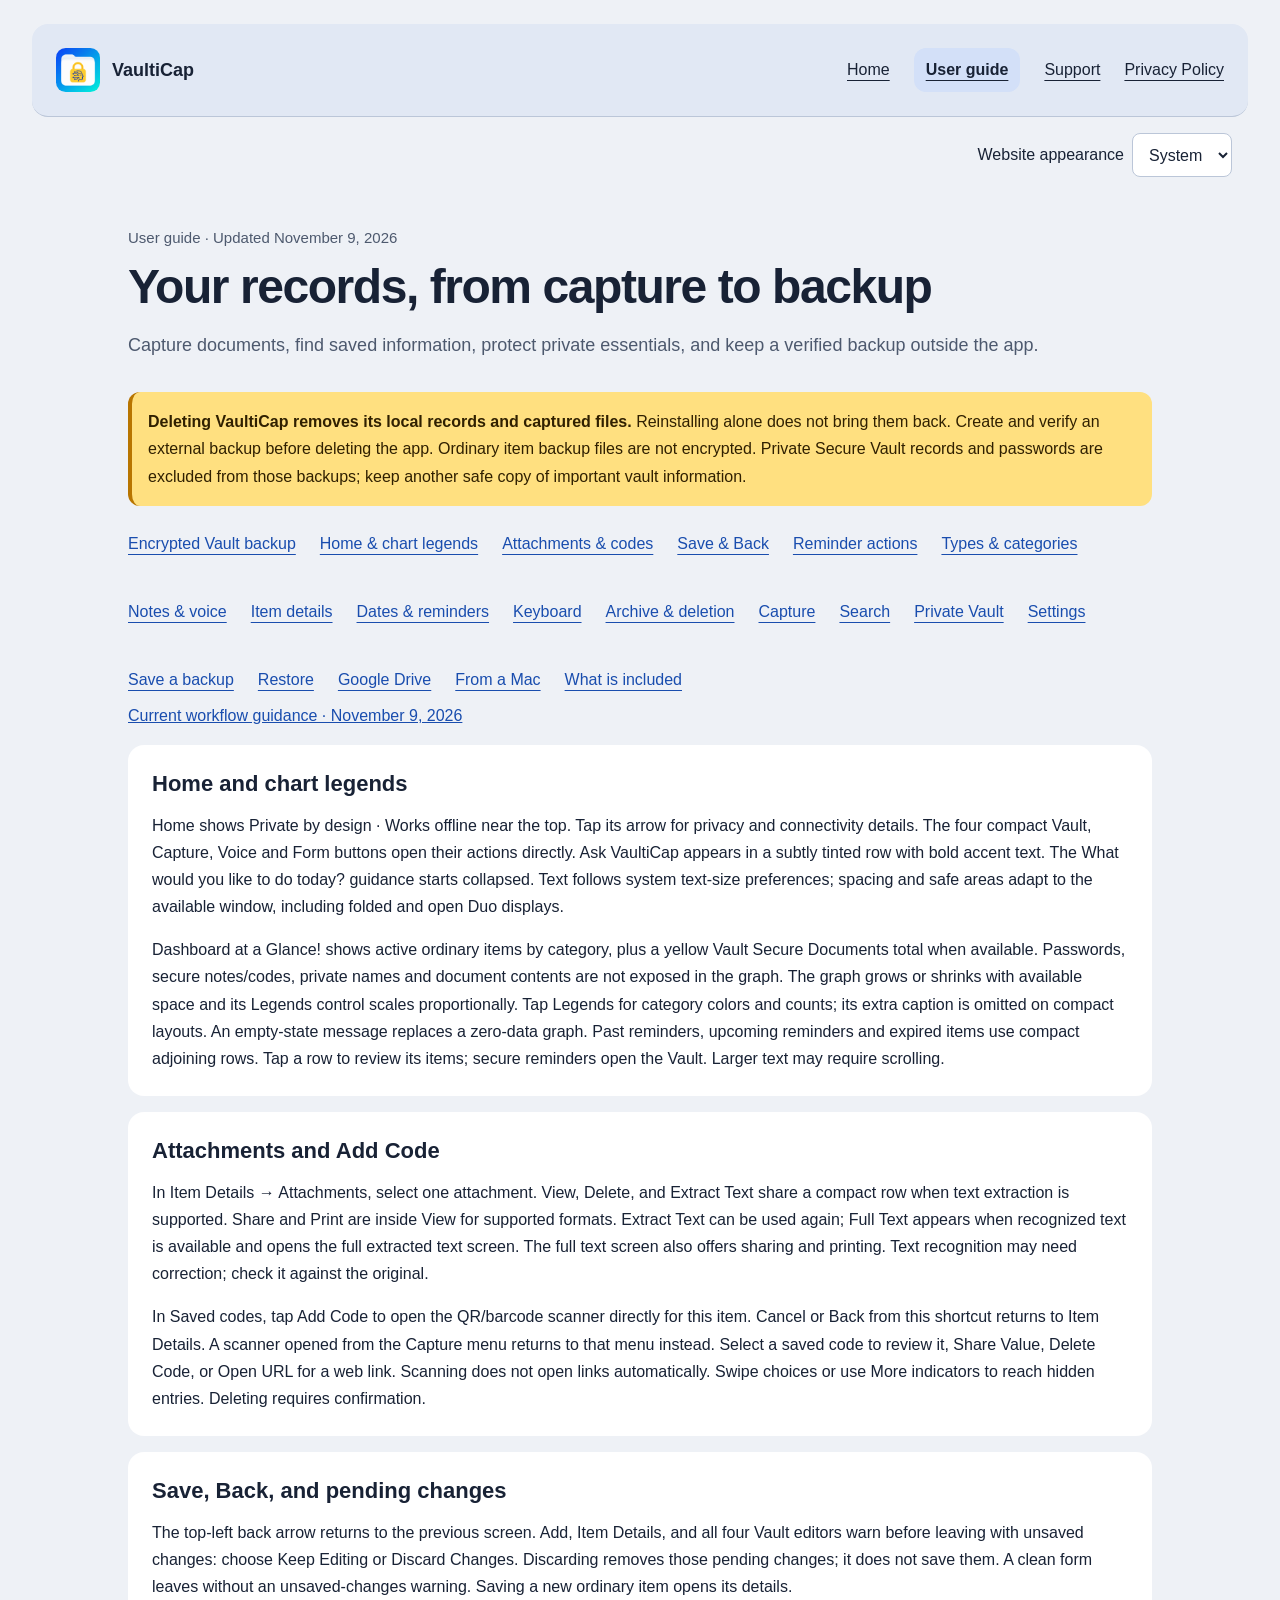
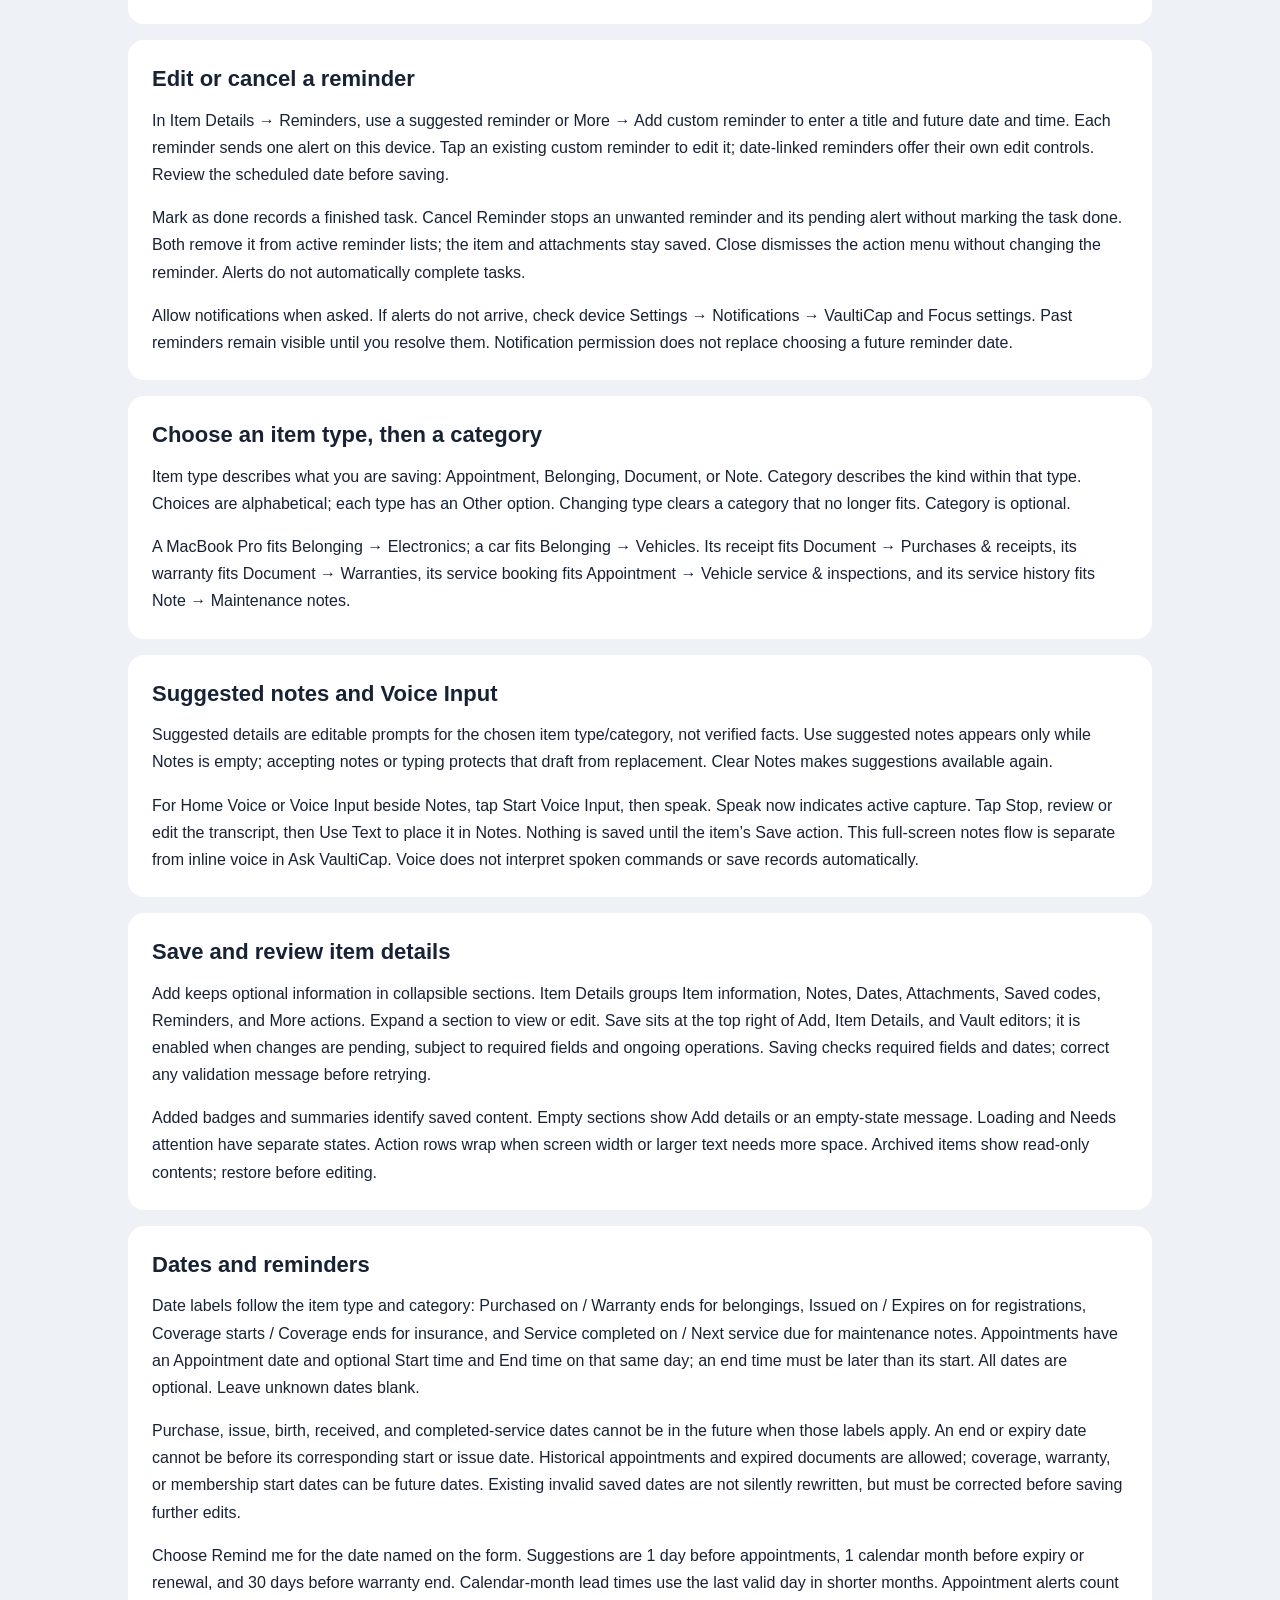
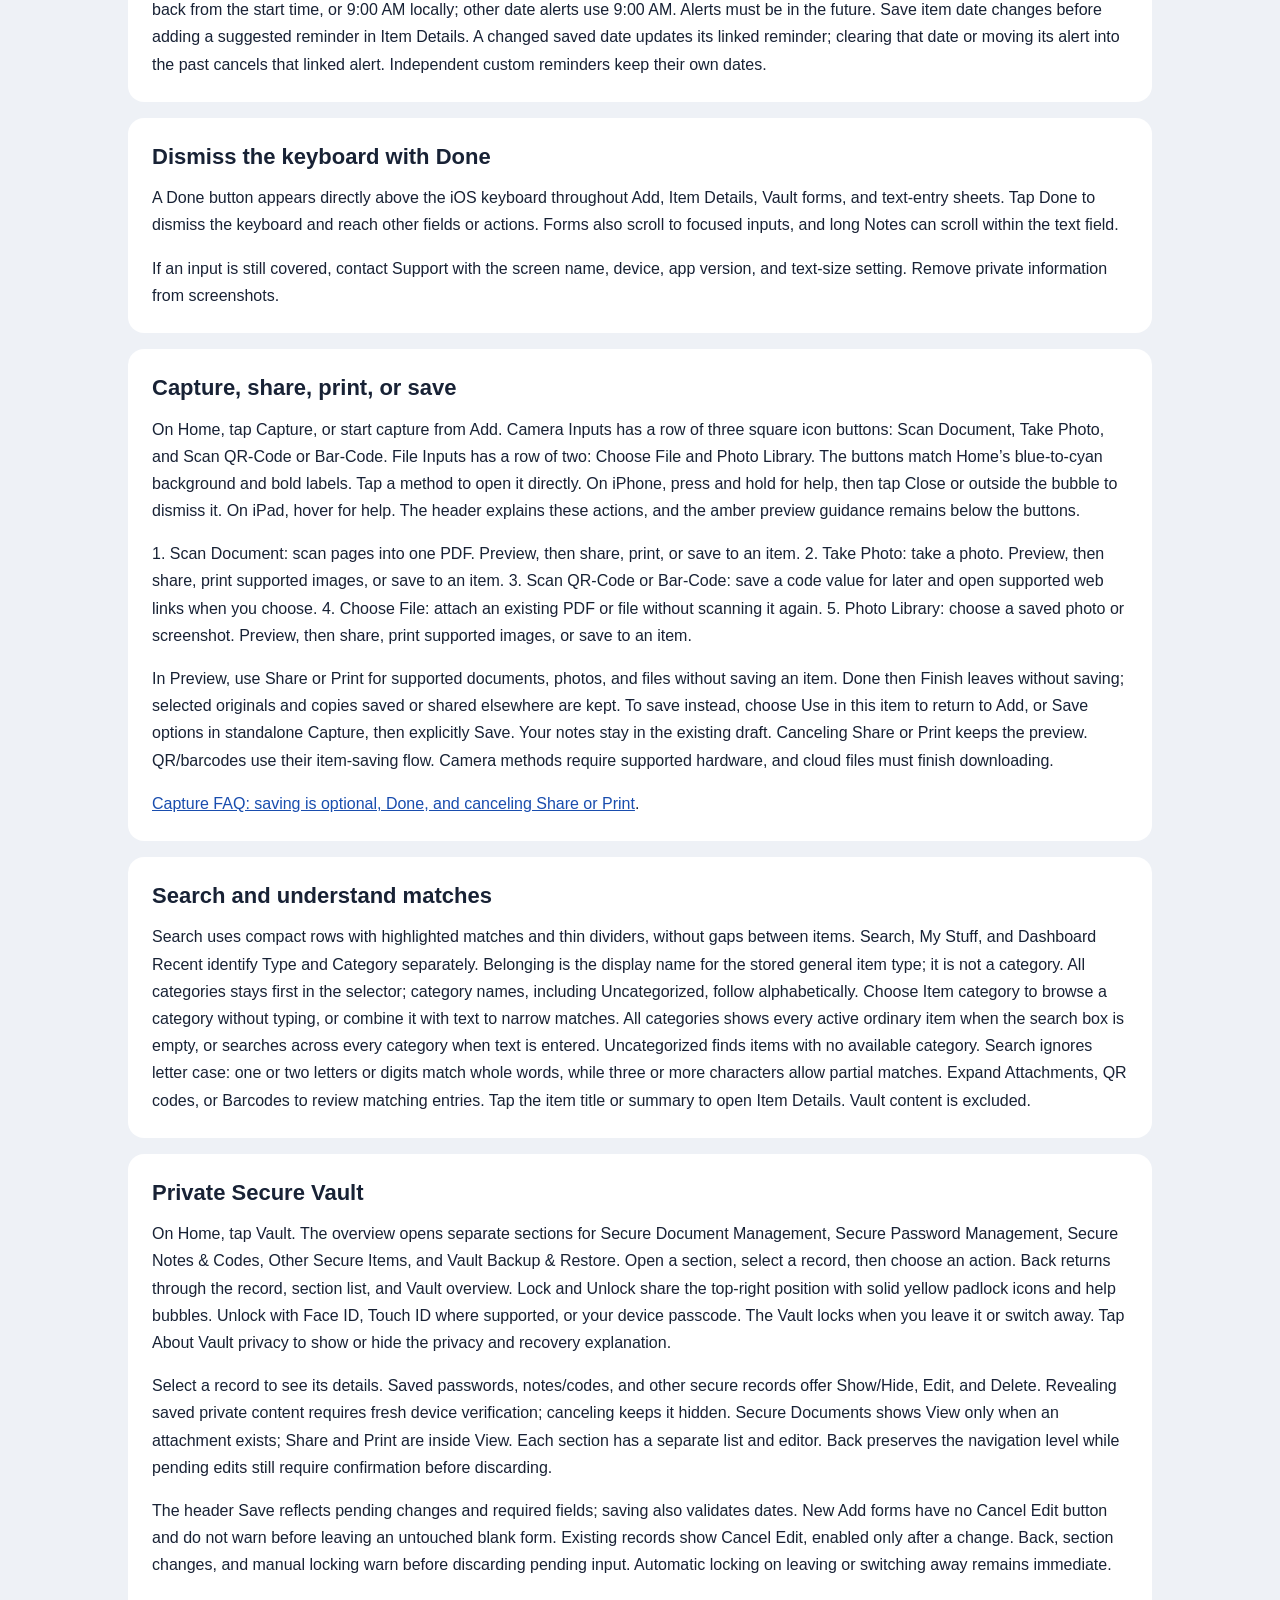
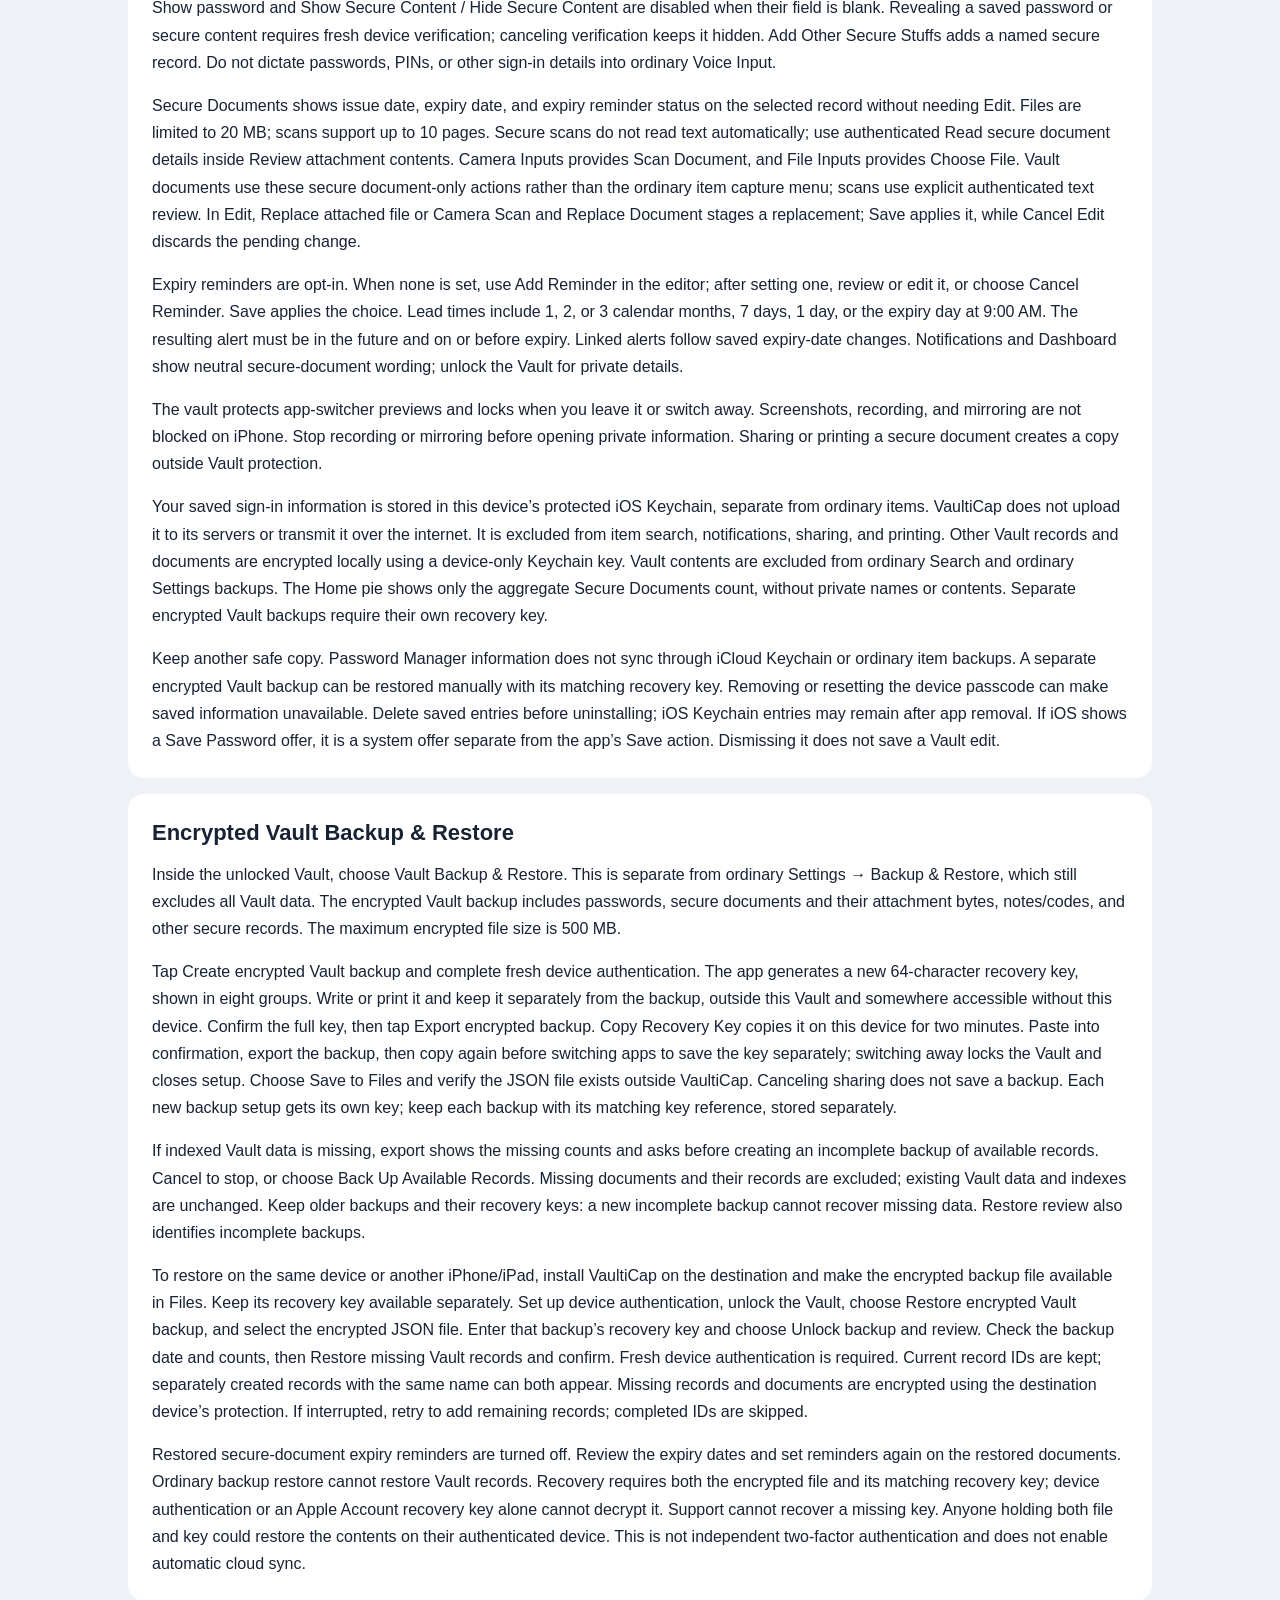
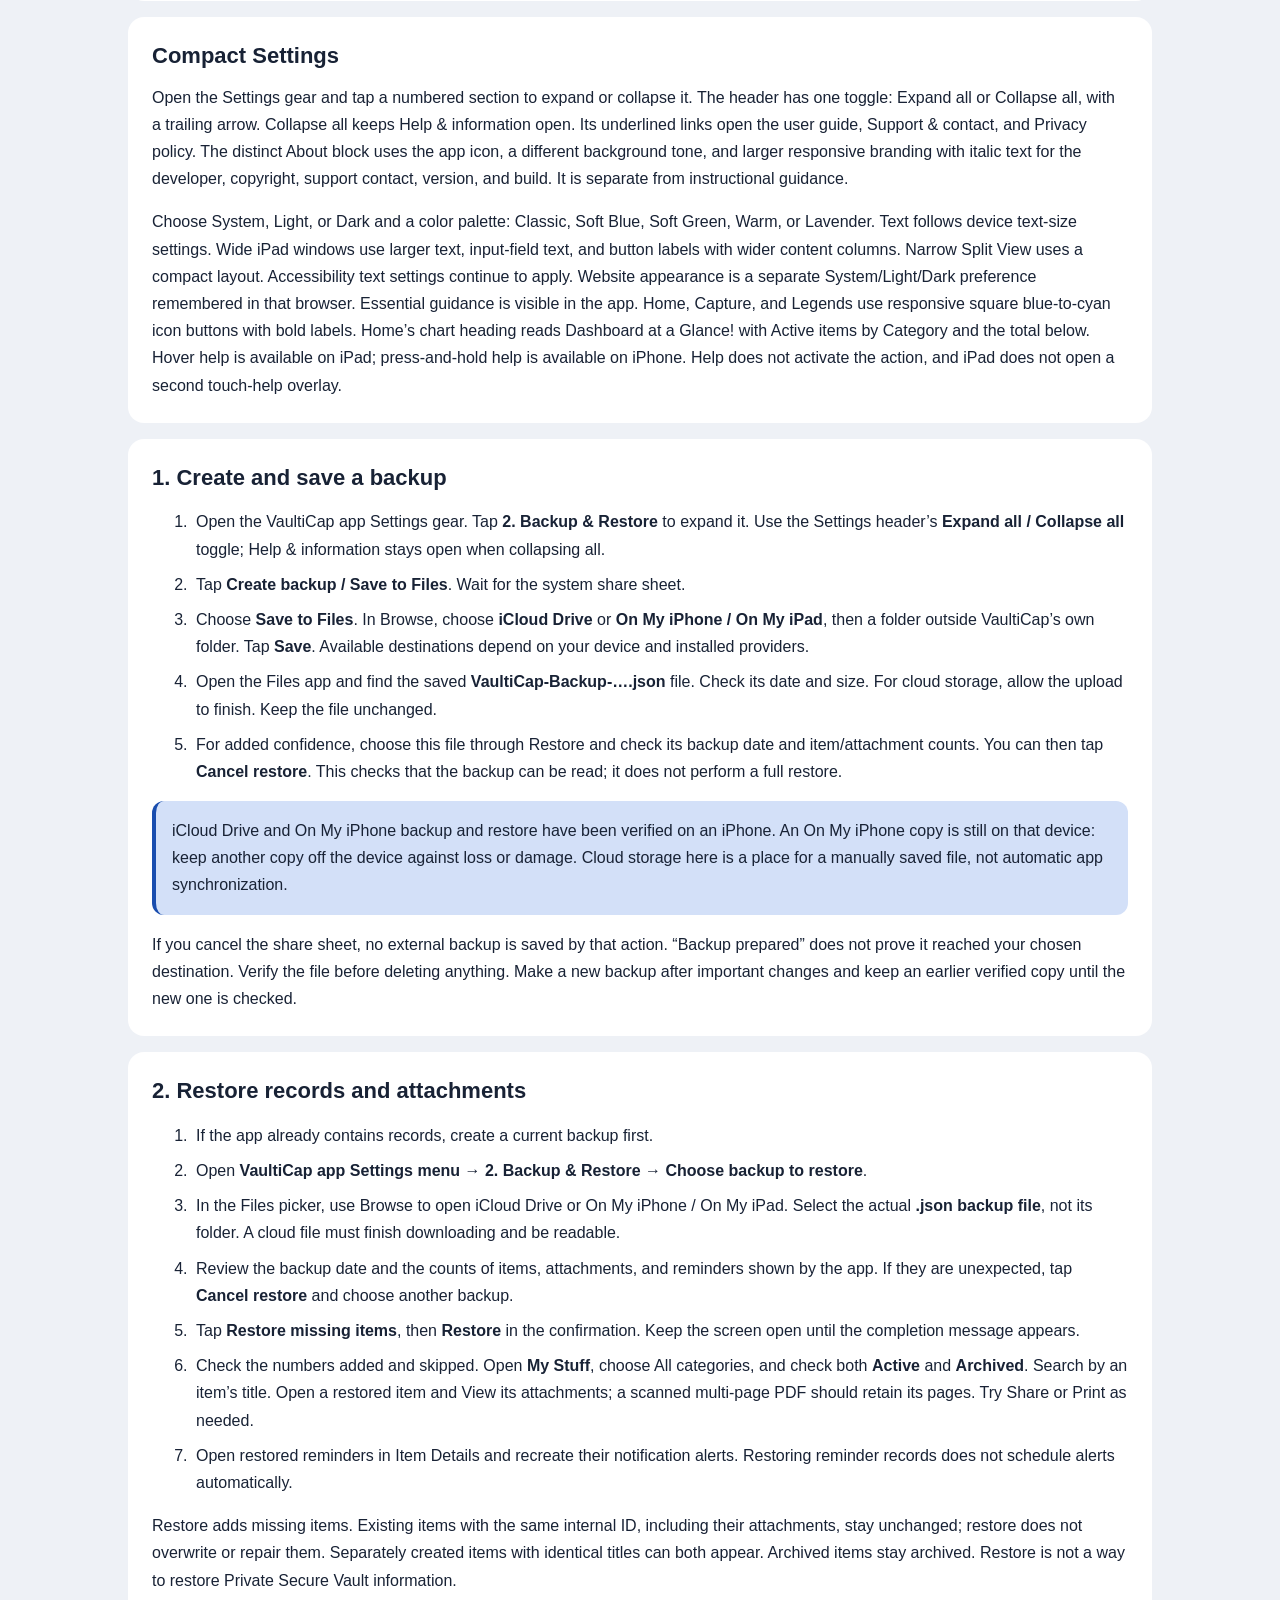
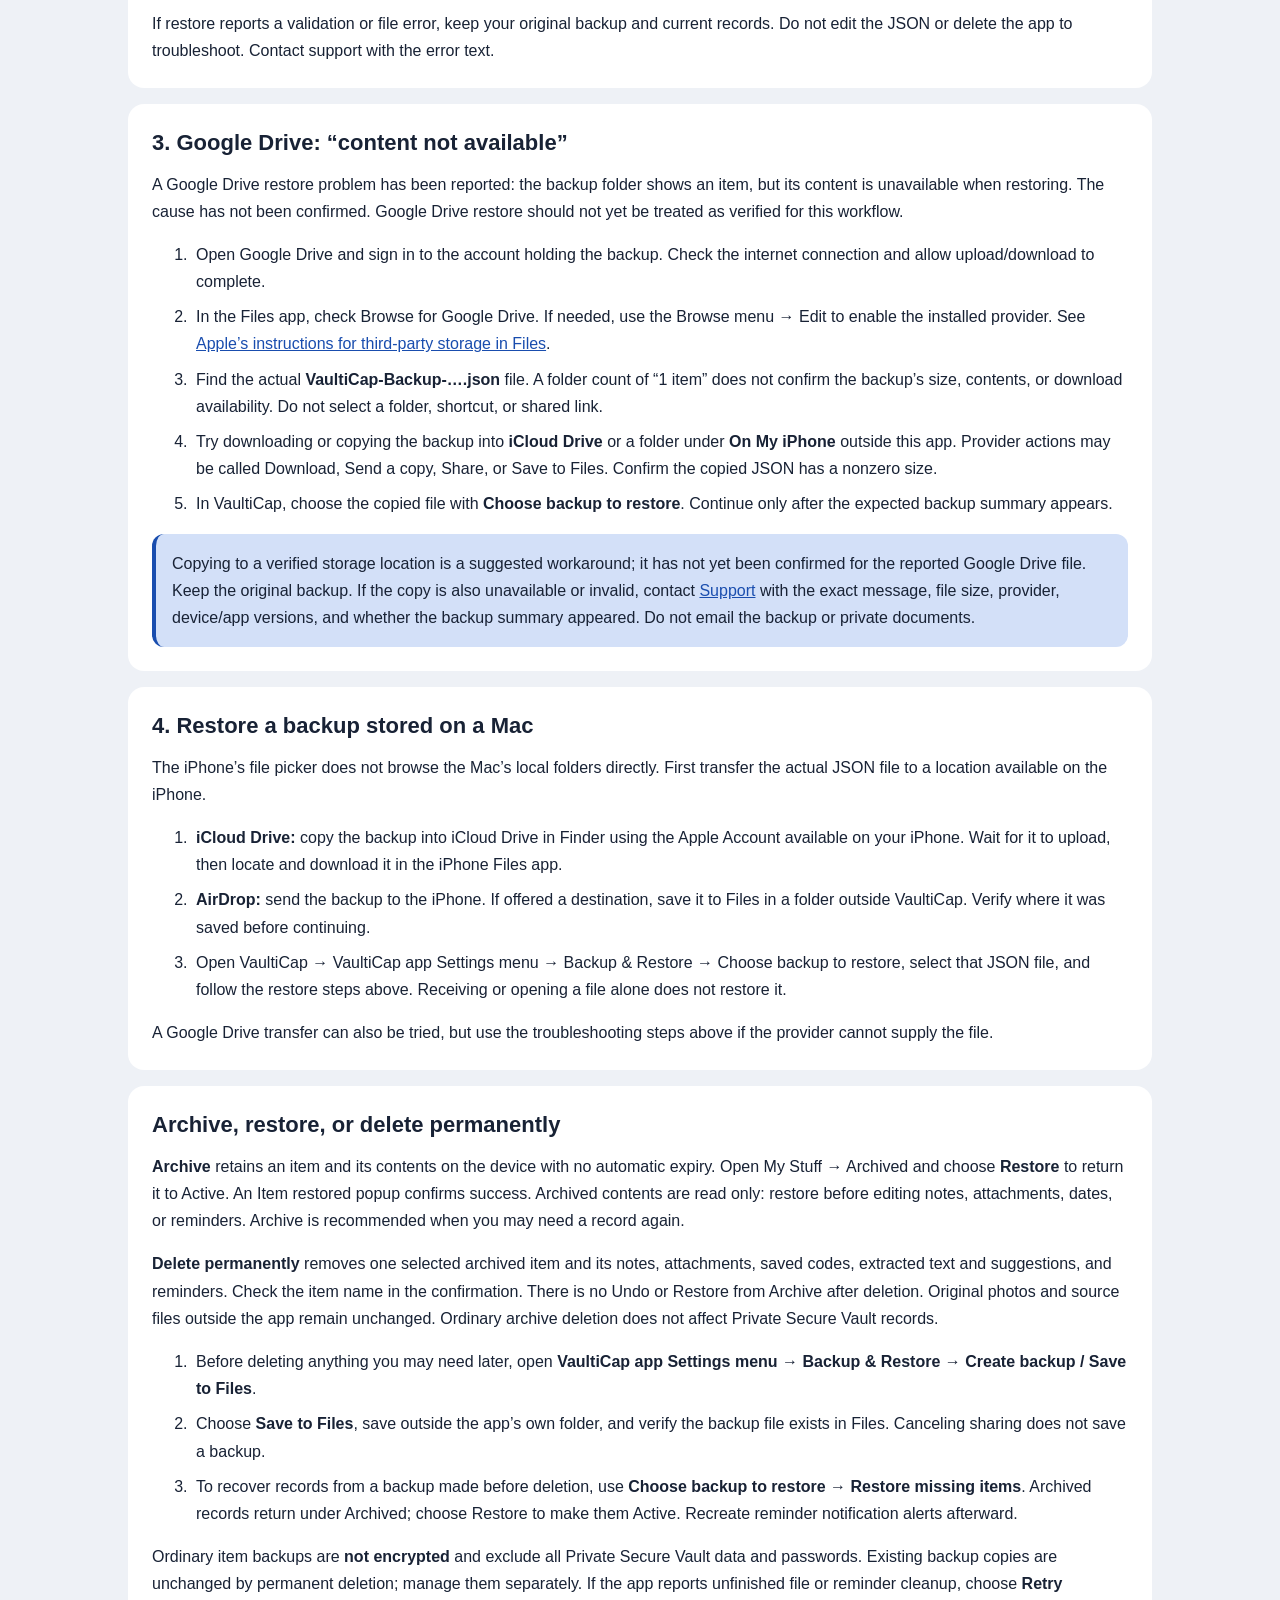
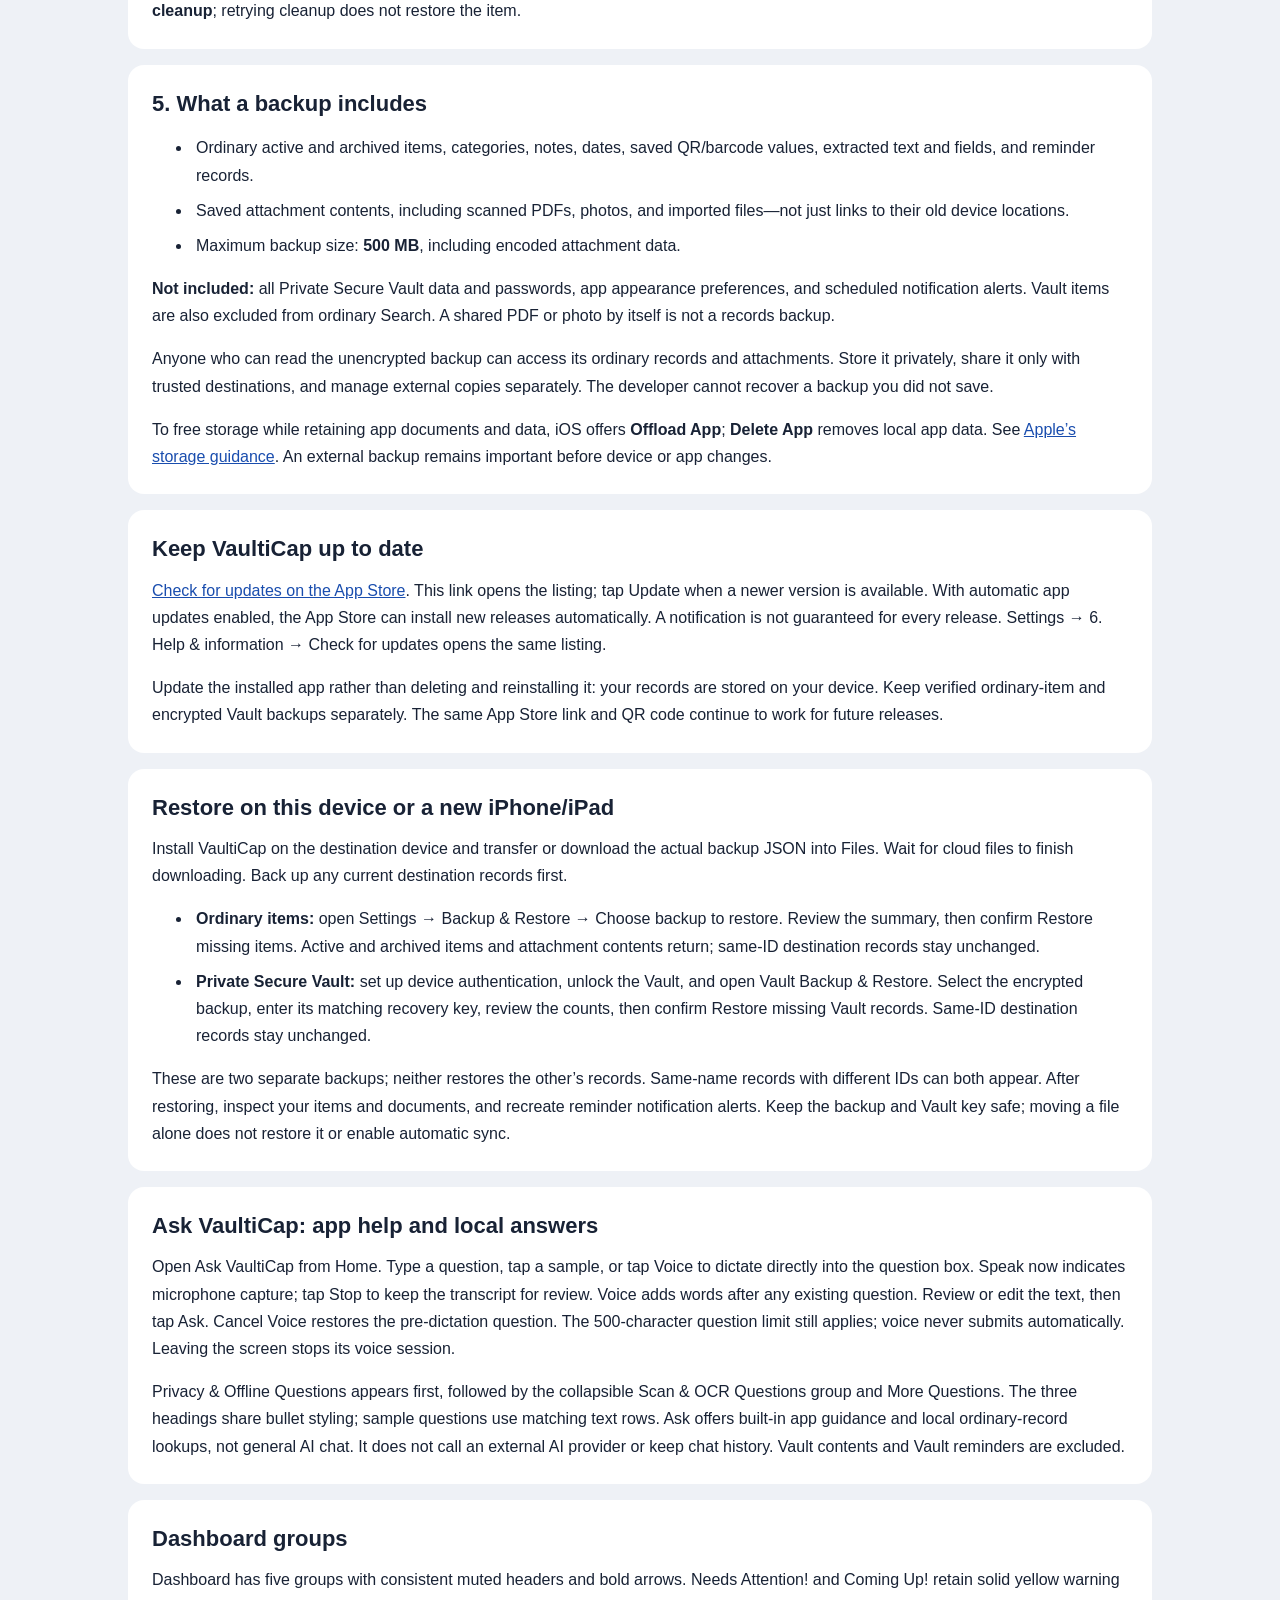
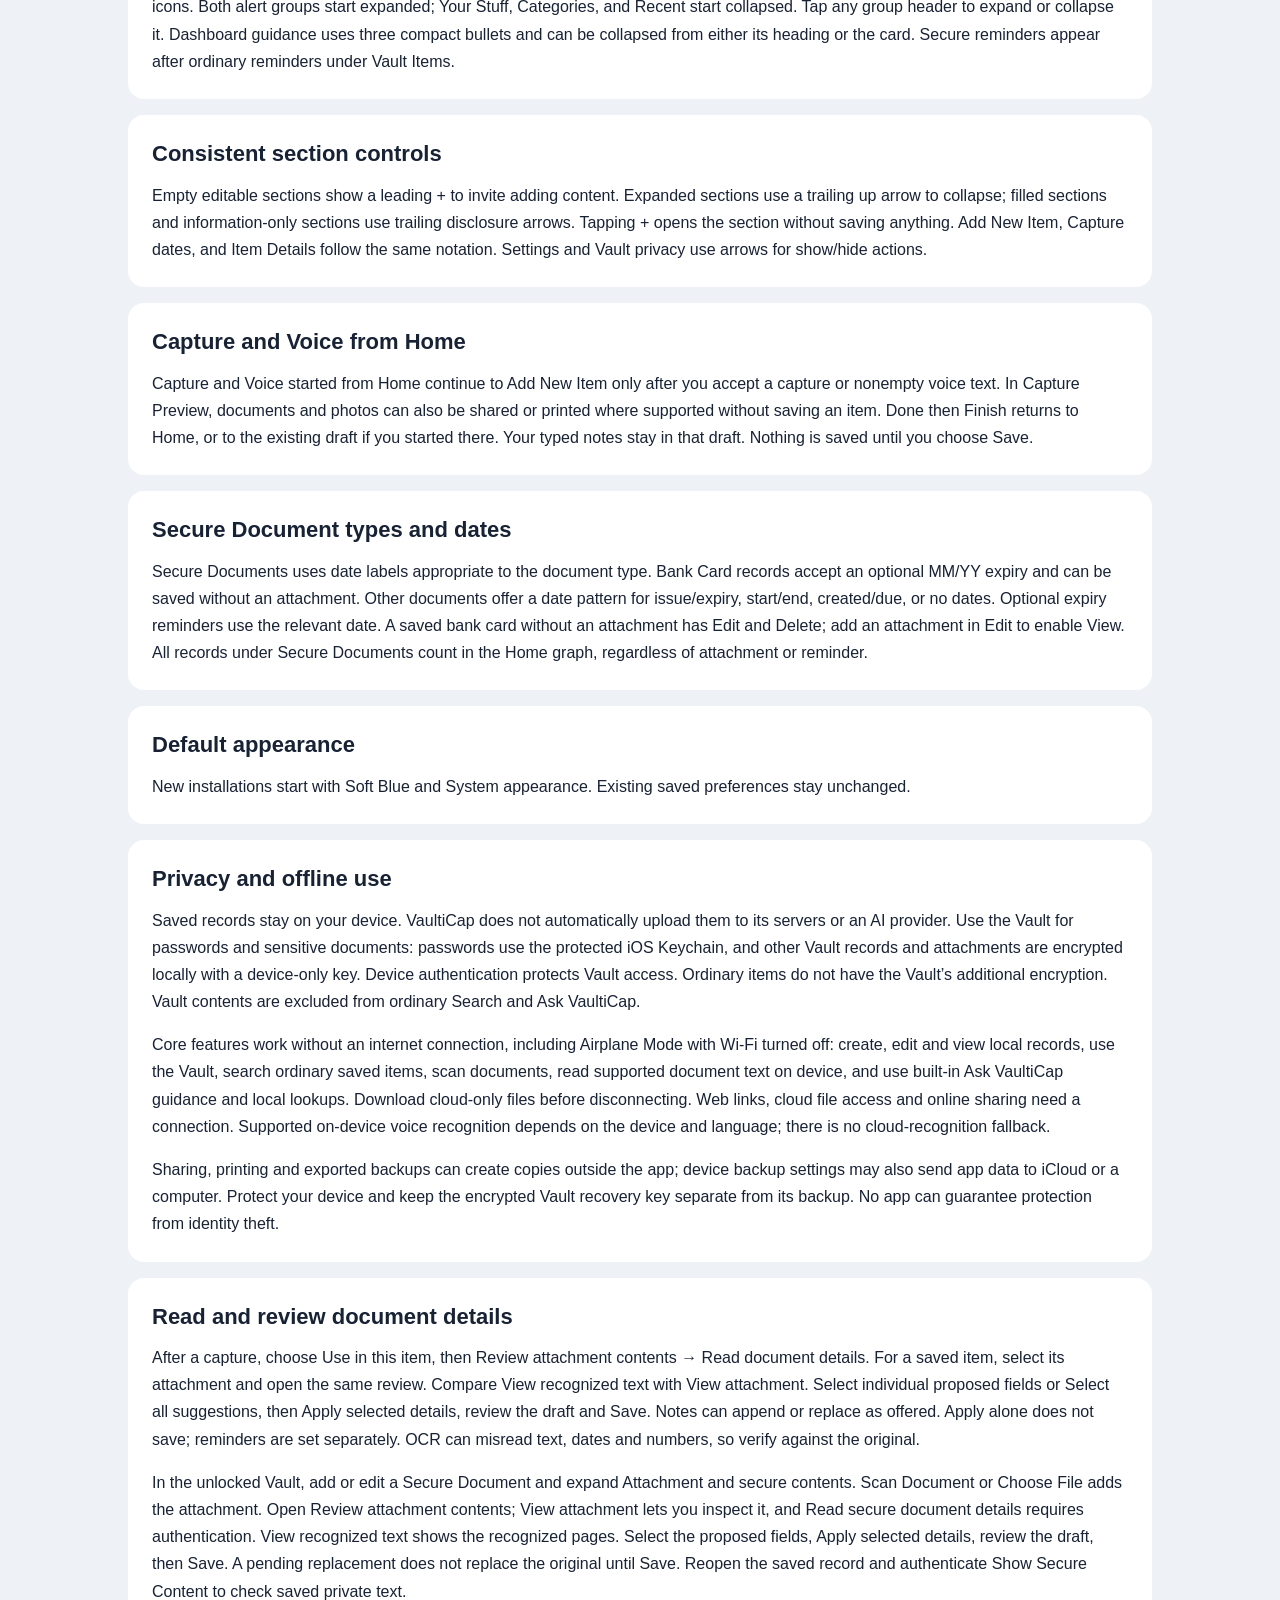
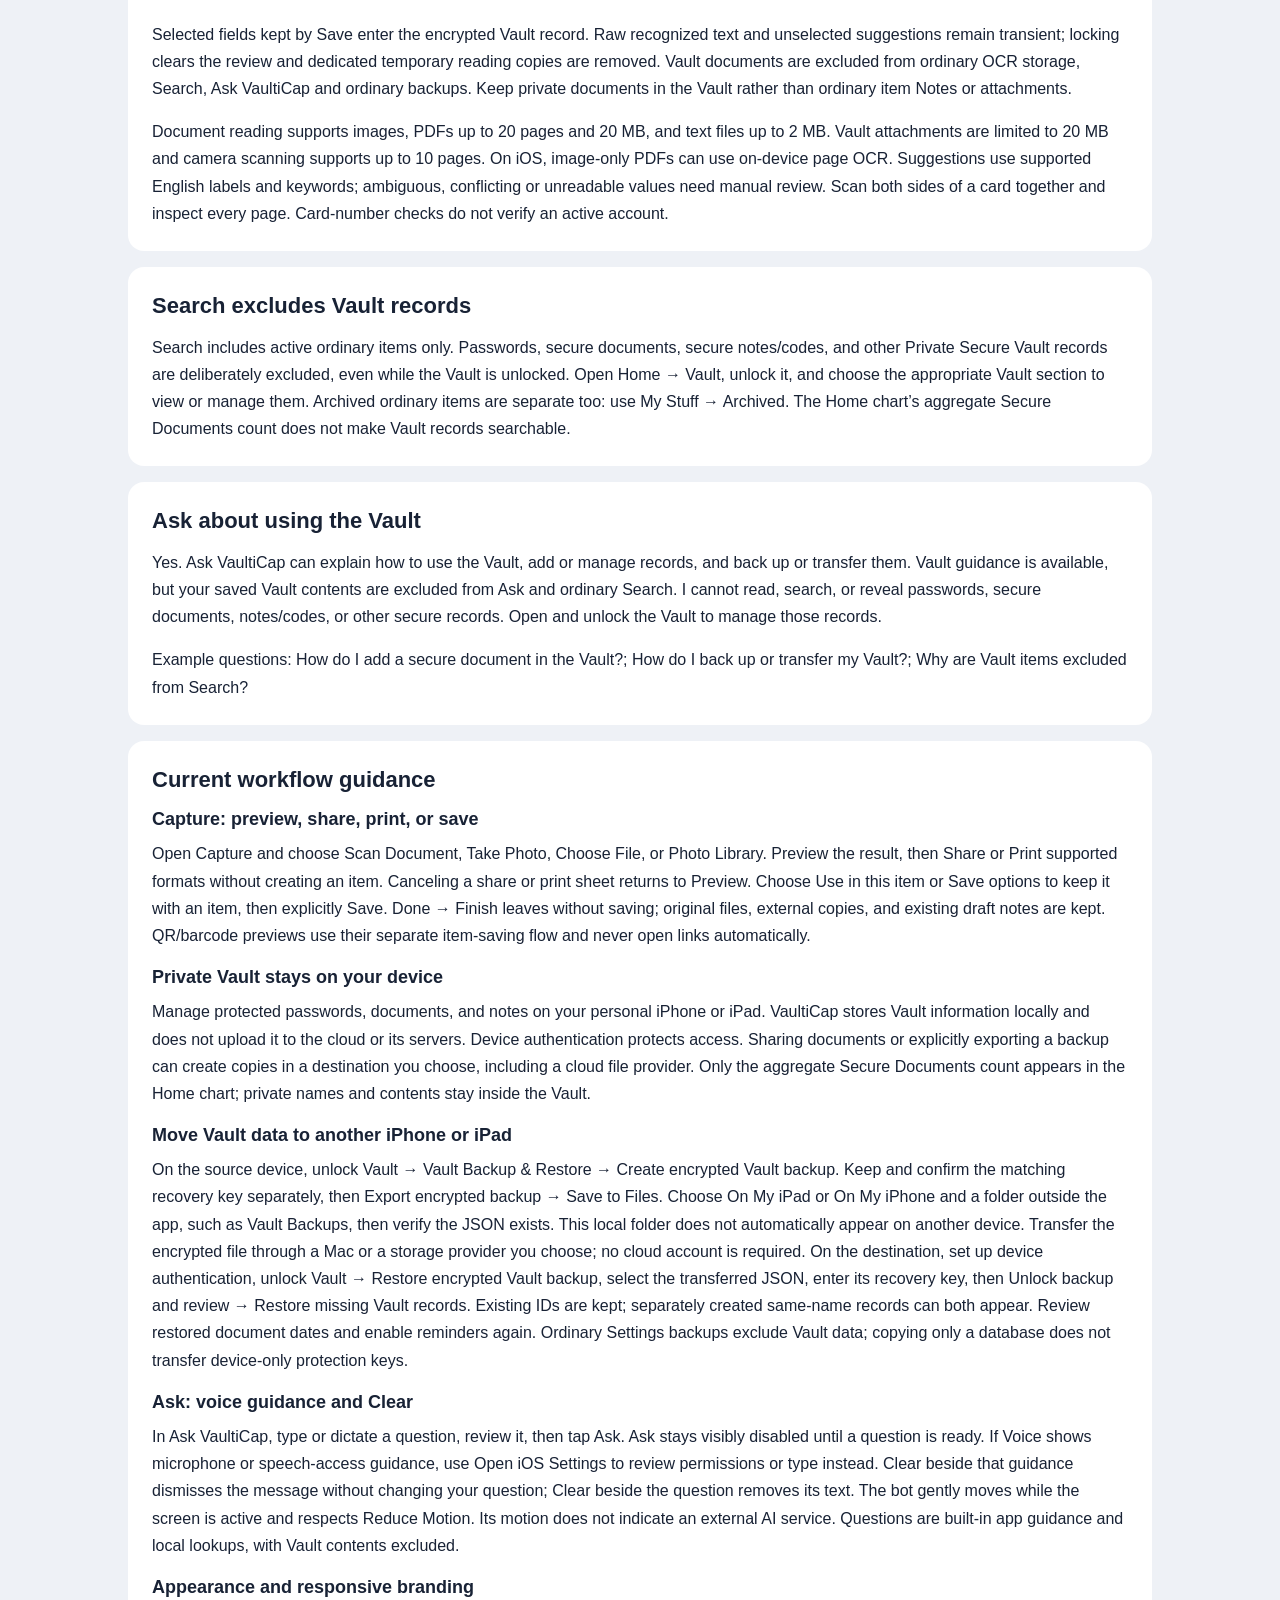
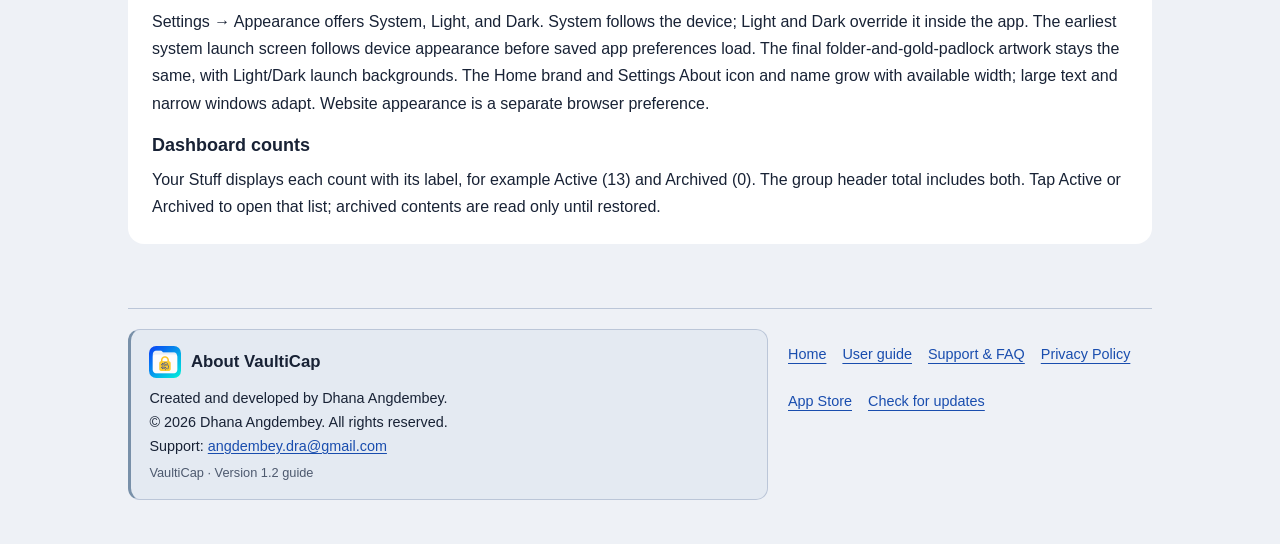
==== commit 00a15512: "Clarify Ask supports Vault guidance and show how-to example questions" ====
--- a/docs/guide/index.html
+++ b/docs/guide/index.html
@@ -40,7 +40,7 @@
 <section id="mac"><h2>4. Restore a backup stored on a Mac</h2><p>The iPhone’s file picker does not browse the Mac’s local folders directly. First transfer the actual JSON file to a location available on the iPhone.</p><ol><li><strong>iCloud Drive:</strong> copy the backup into iCloud Drive in Finder using the Apple Account available on your iPhone. Wait for it to upload, then locate and download it in the iPhone Files app.</li><li><strong>AirDrop:</strong> send the backup to the iPhone. If offered a destination, save it to Files in a folder outside VaultiCap. Verify where it was saved before continuing.</li><li>Open VaultiCap → VaultiCap app Settings menu → Backup &amp; Restore → Choose backup to restore, select that JSON file, and follow the restore steps above. Receiving or opening a file alone does not restore it.</li></ol><p>A Google Drive transfer can also be tried, but use the troubleshooting steps above if the provider cannot supply the file.</p></section>
 <section id="archive-delete"><h2>Archive, restore, or delete permanently</h2><p><strong>Archive</strong> retains an item and its contents on the device with no automatic expiry. Open My Stuff → Archived and choose <strong>Restore</strong> to return it to Active. An Item restored popup confirms success. Archived contents are read only: restore before editing notes, attachments, dates, or reminders. Archive is recommended when you may need a record again.</p><p><strong>Delete permanently</strong> removes one selected archived item and its notes, attachments, saved codes, extracted text and suggestions, and reminders. Check the item name in the confirmation. There is no Undo or Restore from Archive after deletion. Original photos and source files outside the app remain unchanged. Ordinary archive deletion does not affect Private Secure Vault records.</p><ol><li>Before deleting anything you may need later, open <strong>VaultiCap app Settings menu → Backup &amp; Restore → Create backup / Save to Files</strong>.</li><li>Choose <strong>Save to Files</strong>, save outside the app’s own folder, and verify the backup file exists in Files. Canceling sharing does not save a backup.</li><li>To recover records from a backup made before deletion, use <strong>Choose backup to restore → Restore missing items</strong>. Archived records return under Archived; choose Restore to make them Active. Recreate reminder notification alerts afterward.</li></ol><p>Ordinary item backups are <strong>not encrypted</strong> and exclude all Private Secure Vault data and passwords. Existing backup copies are unchanged by permanent deletion; manage them separately. If the app reports unfinished file or reminder cleanup, choose <strong>Retry cleanup</strong>; retrying cleanup does not restore the item.</p></section>
 <section id="included"><h2>5. What a backup includes</h2><ul><li>Ordinary active and archived items, categories, notes, dates, saved QR/barcode values, extracted text and fields, and reminder records.</li><li>Saved attachment contents, including scanned PDFs, photos, and imported files—not just links to their old device locations.</li><li>Maximum backup size: <strong>500 MB</strong>, including encoded attachment data.</li></ul><p><strong>Not included:</strong> all Private Secure Vault data and passwords, app appearance preferences, and scheduled notification alerts. Vault items are also excluded from ordinary Search. A shared PDF or photo by itself is not a records backup.</p><p>Anyone who can read the unencrypted backup can access its ordinary records and attachments. Store it privately, share it only with trusted destinations, and manage external copies separately. The developer cannot recover a backup you did not save.</p><p>To free storage while retaining app documents and data, iOS offers <strong>Offload App</strong>; <strong>Delete App</strong> removes local app data. See <a href="https://support.apple.com/en-us/108429">Apple’s storage guidance</a>. An external backup remains important before device or app changes.</p></section>
-<section id="app-updates"><h2>Keep VaultiCap up to date</h2><p><a href="https://apps.apple.com/app/id6818905932">Check for updates on the App Store</a>. This link opens the listing; tap Update when a newer version is available. With automatic app updates enabled, the App Store can install new releases automatically. A notification is not guaranteed for every release. Settings → 6. Help &amp; information → Check for updates opens the same listing.</p><p>Update the installed app rather than deleting and reinstalling it: your records are stored on your device. Keep verified ordinary-item and encrypted Vault backups separately. The same App Store link and QR code continue to work for future releases.</p></section><section id="restore-another-device"><h2>Restore on this device or a new iPhone/iPad</h2><p>Install VaultiCap on the destination device and transfer or download the actual backup JSON into Files. Wait for cloud files to finish downloading. Back up any current destination records first.</p><ul><li><strong>Ordinary items:</strong> open Settings → Backup &amp; Restore → Choose backup to restore. Review the summary, then confirm Restore missing items. Active and archived items and attachment contents return; same-ID destination records stay unchanged.</li><li><strong>Private Secure Vault:</strong> set up device authentication, unlock the Vault, and open Vault Backup &amp; Restore. Select the encrypted backup, enter its matching recovery key, review the counts, then confirm Restore missing Vault records. Same-ID destination records stay unchanged.</li></ul><p>These are two separate backups; neither restores the other’s records. Same-name records with different IDs can both appear. After restoring, inspect your items and documents, and recreate reminder notification alerts. Keep the backup and Vault key safe; moving a file alone does not restore it or enable automatic sync.</p></section><section id="ask-vaulticap"><h2>Ask VaultiCap: app help and local answers</h2><p>Open Ask VaultiCap from Home. Type a question, tap a sample, or tap Voice to dictate directly into the question box. Speak now indicates microphone capture; tap Stop to keep the transcript for review. Voice adds words after any existing question. Review or edit the text, then tap Ask. Cancel Voice restores the pre-dictation question. The 500-character question limit still applies; voice never submits automatically. Leaving the screen stops its voice session.</p><p>Privacy &amp; Offline Questions appears first, followed by the collapsible Scan &amp; OCR Questions group and More Questions. The three headings share bullet styling; sample questions use matching text rows. Ask offers built-in app guidance and local ordinary-record lookups, not general AI chat. It does not call an external AI provider or keep chat history. Vault contents and Vault reminders are excluded.</p></section><section id="dashboard-groups"><h2>Dashboard groups</h2><p>Dashboard has five groups with consistent muted headers and bold arrows. Needs Attention! and Coming Up! retain solid yellow warning icons. Both alert groups start expanded; Your Stuff, Categories, and Recent start collapsed. Tap any group header to expand or collapse it. Dashboard guidance uses three compact bullets and can be collapsed from either its heading or the card. Secure reminders appear after ordinary reminders under Vault Items.</p></section><section id="section-controls"><h2>Consistent section controls</h2><p>Empty editable sections show a leading + to invite adding content. Expanded sections use a trailing up arrow to collapse; filled sections and information-only sections use trailing disclosure arrows. Tapping + opens the section without saving anything. Add New Item, Capture dates, and Item Details follow the same notation. Settings and Vault privacy use arrows for show/hide actions.</p></section><section id="home-return"><h2>Capture and Voice from Home</h2><p>Capture and Voice started from Home continue to Add New Item only after you accept a capture or nonempty voice text. In Capture Preview, documents and photos can also be shared or printed where supported without saving an item. Done then Finish returns to Home, or to the existing draft if you started there. Your typed notes stay in that draft. Nothing is saved until you choose Save.</p></section><section id="secure-document-dates"><h2>Secure Document types and dates</h2><p>Secure Documents uses date labels appropriate to the document type. Bank Card records accept an optional MM/YY expiry and can be saved without an attachment. Other documents offer a date pattern for issue/expiry, start/end, created/due, or no dates. Optional expiry reminders use the relevant date. A saved bank card without an attachment has Edit and Delete; add an attachment in Edit to enable View. All records under Secure Documents count in the Home graph, regardless of attachment or reminder.</p></section><section id="appearance-default"><h2>Default appearance</h2><p>New installations start with Soft Blue and System appearance. Existing saved preferences stay unchanged.</p></section><section id="privacy-offline"><h2>Privacy and offline use</h2><p>Saved records stay on your device. VaultiCap does not automatically upload them to its servers or an AI provider. Use the Vault for passwords and sensitive documents: passwords use the protected iOS Keychain, and other Vault records and attachments are encrypted locally with a device-only key. Device authentication protects Vault access. Ordinary items do not have the Vault’s additional encryption. Vault contents are excluded from ordinary Search and Ask VaultiCap.</p><p>Core features work without an internet connection, including Airplane Mode with Wi-Fi turned off: create, edit and view local records, use the Vault, search ordinary saved items, scan documents, read supported document text on device, and use built-in Ask VaultiCap guidance and local lookups. Download cloud-only files before disconnecting. Web links, cloud file access and online sharing need a connection. Supported on-device voice recognition depends on the device and language; there is no cloud-recognition fallback.</p><p>Sharing, printing and exported backups can create copies outside the app; device backup settings may also send app data to iCloud or a computer. Protect your device and keep the encrypted Vault recovery key separate from its backup. No app can guarantee protection from identity theft.</p></section><section id="document-reading"><h2>Read and review document details</h2><p>After a capture, choose Use in this item, then Review attachment contents → Read document details. For a saved item, select its attachment and open the same review. Compare View recognized text with View attachment. Select individual proposed fields or Select all suggestions, then Apply selected details, review the draft and Save. Notes can append or replace as offered. Apply alone does not save; reminders are set separately. OCR can misread text, dates and numbers, so verify against the original.</p><p>In the unlocked Vault, add or edit a Secure Document and expand Attachment and secure contents. Scan Document or Choose File adds the attachment. Open Review attachment contents; View attachment lets you inspect it, and Read secure document details requires authentication. View recognized text shows the recognized pages. Select the proposed fields, Apply selected details, review the draft, then Save. A pending replacement does not replace the original until Save. Reopen the saved record and authenticate Show Secure Content to check saved private text.</p><p>Selected fields kept by Save enter the encrypted Vault record. Raw recognized text and unselected suggestions remain transient; locking clears the review and dedicated temporary reading copies are removed. Vault documents are excluded from ordinary OCR storage, Search, Ask VaultiCap and ordinary backups. Keep private documents in the Vault rather than ordinary item Notes or attachments.</p><p>Document reading supports images, PDFs up to 20 pages and 20 MB, and text files up to 2 MB. Vault attachments are limited to 20 MB and camera scanning supports up to 10 pages. On iOS, image-only PDFs can use on-device page OCR. Suggestions use supported English labels and keywords; ambiguous, conflicting or unreadable values need manual review. Scan both sides of a card together and inspect every page. Card-number checks do not verify an active account.</p></section><section id="vault-search-exclusion"><h2>Search excludes Vault records</h2><p>Search includes active ordinary items only. Passwords, secure documents, secure notes/codes, and other Private Secure Vault records are deliberately excluded, even while the Vault is unlocked. Open Home → Vault, unlock it, and choose the appropriate Vault section to view or manage them. Archived ordinary items are separate too: use My Stuff → Archived. The Home chart’s aggregate Secure Documents count does not make Vault records searchable.</p></section><section id="latest-guidance"><h2>Current workflow guidance</h2><h3>Capture: preview, share, print, or save</h3><p>Open Capture and choose Scan Document, Take Photo, Choose File, or Photo Library. Preview the result, then Share or Print supported formats without creating an item. Canceling a share or print sheet returns to Preview. Choose Use in this item or Save options to keep it with an item, then explicitly Save. Done → Finish leaves without saving; original files, external copies, and existing draft notes are kept. QR/barcode previews use their separate item-saving flow and never open links automatically.</p><h3>Private Vault stays on your device</h3><p>Manage protected passwords, documents, and notes on your personal iPhone or iPad. VaultiCap stores Vault information locally and does not upload it to the cloud or its servers. Device authentication protects access. Sharing documents or explicitly exporting a backup can create copies in a destination you choose, including a cloud file provider. Only the aggregate Secure Documents count appears in the Home chart; private names and contents stay inside the Vault.</p><h3>Move Vault data to another iPhone or iPad</h3><p>On the source device, unlock Vault → Vault Backup &amp; Restore → Create encrypted Vault backup. Keep and confirm the matching recovery key separately, then Export encrypted backup → Save to Files. Choose On My iPad or On My iPhone and a folder outside the app, such as Vault Backups, then verify the JSON exists. This local folder does not automatically appear on another device. Transfer the encrypted file through a Mac or a storage provider you choose; no cloud account is required. On the destination, set up device authentication, unlock Vault → Restore encrypted Vault backup, select the transferred JSON, enter its recovery key, then Unlock backup and review → Restore missing Vault records. Existing IDs are kept; separately created same-name records can both appear. Review restored document dates and enable reminders again. Ordinary Settings backups exclude Vault data; copying only a database does not transfer device-only protection keys.</p><h3>Ask: voice guidance and Clear</h3><p>In Ask VaultiCap, type or dictate a question, review it, then tap Ask. Ask stays visibly disabled until a question is ready. If Voice shows microphone or speech-access guidance, use Open iOS Settings to review permissions or type instead. Clear beside that guidance dismisses the message without changing your question; Clear beside the question removes its text. The bot gently moves while the screen is active and respects Reduce Motion. Its motion does not indicate an external AI service. Questions are built-in app guidance and local lookups, with Vault contents excluded.</p><h3>Appearance and responsive branding</h3><p>Settings → Appearance offers System, Light, and Dark. System follows the device; Light and Dark override it inside the app. The earliest system launch screen follows device appearance before saved app preferences load. The final folder-and-gold-padlock artwork stays the same, with Light/Dark launch backgrounds. The Home brand and Settings About icon and name grow with available width; large text and narrow windows adapt. Website appearance is a separate browser preference.</p><h3>Dashboard counts</h3><p>Your Stuff displays each count with its label, for example Active (13) and Archived (0). The group header total includes both. Tap Active or Archived to open that list; archived contents are read only until restored.</p></section>
+<section id="app-updates"><h2>Keep VaultiCap up to date</h2><p><a href="https://apps.apple.com/app/id6818905932">Check for updates on the App Store</a>. This link opens the listing; tap Update when a newer version is available. With automatic app updates enabled, the App Store can install new releases automatically. A notification is not guaranteed for every release. Settings → 6. Help &amp; information → Check for updates opens the same listing.</p><p>Update the installed app rather than deleting and reinstalling it: your records are stored on your device. Keep verified ordinary-item and encrypted Vault backups separately. The same App Store link and QR code continue to work for future releases.</p></section><section id="restore-another-device"><h2>Restore on this device or a new iPhone/iPad</h2><p>Install VaultiCap on the destination device and transfer or download the actual backup JSON into Files. Wait for cloud files to finish downloading. Back up any current destination records first.</p><ul><li><strong>Ordinary items:</strong> open Settings → Backup &amp; Restore → Choose backup to restore. Review the summary, then confirm Restore missing items. Active and archived items and attachment contents return; same-ID destination records stay unchanged.</li><li><strong>Private Secure Vault:</strong> set up device authentication, unlock the Vault, and open Vault Backup &amp; Restore. Select the encrypted backup, enter its matching recovery key, review the counts, then confirm Restore missing Vault records. Same-ID destination records stay unchanged.</li></ul><p>These are two separate backups; neither restores the other’s records. Same-name records with different IDs can both appear. After restoring, inspect your items and documents, and recreate reminder notification alerts. Keep the backup and Vault key safe; moving a file alone does not restore it or enable automatic sync.</p></section><section id="ask-vaulticap"><h2>Ask VaultiCap: app help and local answers</h2><p>Open Ask VaultiCap from Home. Type a question, tap a sample, or tap Voice to dictate directly into the question box. Speak now indicates microphone capture; tap Stop to keep the transcript for review. Voice adds words after any existing question. Review or edit the text, then tap Ask. Cancel Voice restores the pre-dictation question. The 500-character question limit still applies; voice never submits automatically. Leaving the screen stops its voice session.</p><p>Privacy &amp; Offline Questions appears first, followed by the collapsible Scan &amp; OCR Questions group and More Questions. The three headings share bullet styling; sample questions use matching text rows. Ask offers built-in app guidance and local ordinary-record lookups, not general AI chat. It does not call an external AI provider or keep chat history. Vault contents and Vault reminders are excluded.</p></section><section id="dashboard-groups"><h2>Dashboard groups</h2><p>Dashboard has five groups with consistent muted headers and bold arrows. Needs Attention! and Coming Up! retain solid yellow warning icons. Both alert groups start expanded; Your Stuff, Categories, and Recent start collapsed. Tap any group header to expand or collapse it. Dashboard guidance uses three compact bullets and can be collapsed from either its heading or the card. Secure reminders appear after ordinary reminders under Vault Items.</p></section><section id="section-controls"><h2>Consistent section controls</h2><p>Empty editable sections show a leading + to invite adding content. Expanded sections use a trailing up arrow to collapse; filled sections and information-only sections use trailing disclosure arrows. Tapping + opens the section without saving anything. Add New Item, Capture dates, and Item Details follow the same notation. Settings and Vault privacy use arrows for show/hide actions.</p></section><section id="home-return"><h2>Capture and Voice from Home</h2><p>Capture and Voice started from Home continue to Add New Item only after you accept a capture or nonempty voice text. In Capture Preview, documents and photos can also be shared or printed where supported without saving an item. Done then Finish returns to Home, or to the existing draft if you started there. Your typed notes stay in that draft. Nothing is saved until you choose Save.</p></section><section id="secure-document-dates"><h2>Secure Document types and dates</h2><p>Secure Documents uses date labels appropriate to the document type. Bank Card records accept an optional MM/YY expiry and can be saved without an attachment. Other documents offer a date pattern for issue/expiry, start/end, created/due, or no dates. Optional expiry reminders use the relevant date. A saved bank card without an attachment has Edit and Delete; add an attachment in Edit to enable View. All records under Secure Documents count in the Home graph, regardless of attachment or reminder.</p></section><section id="appearance-default"><h2>Default appearance</h2><p>New installations start with Soft Blue and System appearance. Existing saved preferences stay unchanged.</p></section><section id="privacy-offline"><h2>Privacy and offline use</h2><p>Saved records stay on your device. VaultiCap does not automatically upload them to its servers or an AI provider. Use the Vault for passwords and sensitive documents: passwords use the protected iOS Keychain, and other Vault records and attachments are encrypted locally with a device-only key. Device authentication protects Vault access. Ordinary items do not have the Vault’s additional encryption. Vault contents are excluded from ordinary Search and Ask VaultiCap.</p><p>Core features work without an internet connection, including Airplane Mode with Wi-Fi turned off: create, edit and view local records, use the Vault, search ordinary saved items, scan documents, read supported document text on device, and use built-in Ask VaultiCap guidance and local lookups. Download cloud-only files before disconnecting. Web links, cloud file access and online sharing need a connection. Supported on-device voice recognition depends on the device and language; there is no cloud-recognition fallback.</p><p>Sharing, printing and exported backups can create copies outside the app; device backup settings may also send app data to iCloud or a computer. Protect your device and keep the encrypted Vault recovery key separate from its backup. No app can guarantee protection from identity theft.</p></section><section id="document-reading"><h2>Read and review document details</h2><p>After a capture, choose Use in this item, then Review attachment contents → Read document details. For a saved item, select its attachment and open the same review. Compare View recognized text with View attachment. Select individual proposed fields or Select all suggestions, then Apply selected details, review the draft and Save. Notes can append or replace as offered. Apply alone does not save; reminders are set separately. OCR can misread text, dates and numbers, so verify against the original.</p><p>In the unlocked Vault, add or edit a Secure Document and expand Attachment and secure contents. Scan Document or Choose File adds the attachment. Open Review attachment contents; View attachment lets you inspect it, and Read secure document details requires authentication. View recognized text shows the recognized pages. Select the proposed fields, Apply selected details, review the draft, then Save. A pending replacement does not replace the original until Save. Reopen the saved record and authenticate Show Secure Content to check saved private text.</p><p>Selected fields kept by Save enter the encrypted Vault record. Raw recognized text and unselected suggestions remain transient; locking clears the review and dedicated temporary reading copies are removed. Vault documents are excluded from ordinary OCR storage, Search, Ask VaultiCap and ordinary backups. Keep private documents in the Vault rather than ordinary item Notes or attachments.</p><p>Document reading supports images, PDFs up to 20 pages and 20 MB, and text files up to 2 MB. Vault attachments are limited to 20 MB and camera scanning supports up to 10 pages. On iOS, image-only PDFs can use on-device page OCR. Suggestions use supported English labels and keywords; ambiguous, conflicting or unreadable values need manual review. Scan both sides of a card together and inspect every page. Card-number checks do not verify an active account.</p></section><section id="vault-search-exclusion"><h2>Search excludes Vault records</h2><p>Search includes active ordinary items only. Passwords, secure documents, secure notes/codes, and other Private Secure Vault records are deliberately excluded, even while the Vault is unlocked. Open Home → Vault, unlock it, and choose the appropriate Vault section to view or manage them. Archived ordinary items are separate too: use My Stuff → Archived. The Home chart’s aggregate Secure Documents count does not make Vault records searchable.</p></section><section id="ask-vault-guidance"><h2>Ask about using the Vault</h2><p>Yes. Ask VaultiCap can explain how to use the Vault, add or manage records, and back up or transfer them. Vault guidance is available, but your saved Vault contents are excluded from Ask and ordinary Search. I cannot read, search, or reveal passwords, secure documents, notes/codes, or other secure records. Open and unlock the Vault to manage those records.</p><p>Example questions: How do I add a secure document in the Vault?; How do I back up or transfer my Vault?; Why are Vault items excluded from Search?</p></section><section id="latest-guidance"><h2>Current workflow guidance</h2><h3>Capture: preview, share, print, or save</h3><p>Open Capture and choose Scan Document, Take Photo, Choose File, or Photo Library. Preview the result, then Share or Print supported formats without creating an item. Canceling a share or print sheet returns to Preview. Choose Use in this item or Save options to keep it with an item, then explicitly Save. Done → Finish leaves without saving; original files, external copies, and existing draft notes are kept. QR/barcode previews use their separate item-saving flow and never open links automatically.</p><h3>Private Vault stays on your device</h3><p>Manage protected passwords, documents, and notes on your personal iPhone or iPad. VaultiCap stores Vault information locally and does not upload it to the cloud or its servers. Device authentication protects access. Sharing documents or explicitly exporting a backup can create copies in a destination you choose, including a cloud file provider. Only the aggregate Secure Documents count appears in the Home chart; private names and contents stay inside the Vault.</p><h3>Move Vault data to another iPhone or iPad</h3><p>On the source device, unlock Vault → Vault Backup &amp; Restore → Create encrypted Vault backup. Keep and confirm the matching recovery key separately, then Export encrypted backup → Save to Files. Choose On My iPad or On My iPhone and a folder outside the app, such as Vault Backups, then verify the JSON exists. This local folder does not automatically appear on another device. Transfer the encrypted file through a Mac or a storage provider you choose; no cloud account is required. On the destination, set up device authentication, unlock Vault → Restore encrypted Vault backup, select the transferred JSON, enter its recovery key, then Unlock backup and review → Restore missing Vault records. Existing IDs are kept; separately created same-name records can both appear. Review restored document dates and enable reminders again. Ordinary Settings backups exclude Vault data; copying only a database does not transfer device-only protection keys.</p><h3>Ask: voice guidance and Clear</h3><p>In Ask VaultiCap, type or dictate a question, review it, then tap Ask. Ask stays visibly disabled until a question is ready. If Voice shows microphone or speech-access guidance, use Open iOS Settings to review permissions or type instead. Clear beside that guidance dismisses the message without changing your question; Clear beside the question removes its text. The bot gently moves while the screen is active and respects Reduce Motion. Its motion does not indicate an external AI service. Questions are built-in app guidance and local lookups, with Vault contents excluded.</p><h3>Appearance and responsive branding</h3><p>Settings → Appearance offers System, Light, and Dark. System follows the device; Light and Dark override it inside the app. The earliest system launch screen follows device appearance before saved app preferences load. The final folder-and-gold-padlock artwork stays the same, with Light/Dark launch backgrounds. The Home brand and Settings About icon and name grow with available width; large text and narrow windows adapt. Website appearance is a separate browser preference.</p><h3>Dashboard counts</h3><p>Your Stuff displays each count with its label, for example Active (13) and Archived (0). The group header total includes both. Tap Active or Archived to open that list; archived contents are read only until restored.</p></section>
 </main><footer class="site-footer"><div class="about-card" aria-labelledby="about-title"><div class="about-heading"><img src="../assets/app-icon.png" width="32" height="32" alt=""><h2 id="about-title">About VaultiCap</h2></div><div class="about-details"><p>Created and developed by Dhana Angdembey.</p><p>© 2026 Dhana Angdembey. All rights reserved.</p><p>Support: <a href="mailto:angdembey.dra@gmail.com">angdembey.dra@gmail.com</a></p><p class="about-version">VaultiCap · Version 1.2 guide</p></div></div><nav class="footer-links" aria-label="Footer navigation"><a href="../">Home</a><a href="../guide/">User guide</a><a href="../support/">Support &amp; FAQ</a><a href="../privacy/">Privacy Policy</a><a href="https://apps.apple.com/app/id6818905932">App Store</a><a href="https://apps.apple.com/app/id6818905932">Check for updates</a></nav></footer></div>
 </body>
 </html>
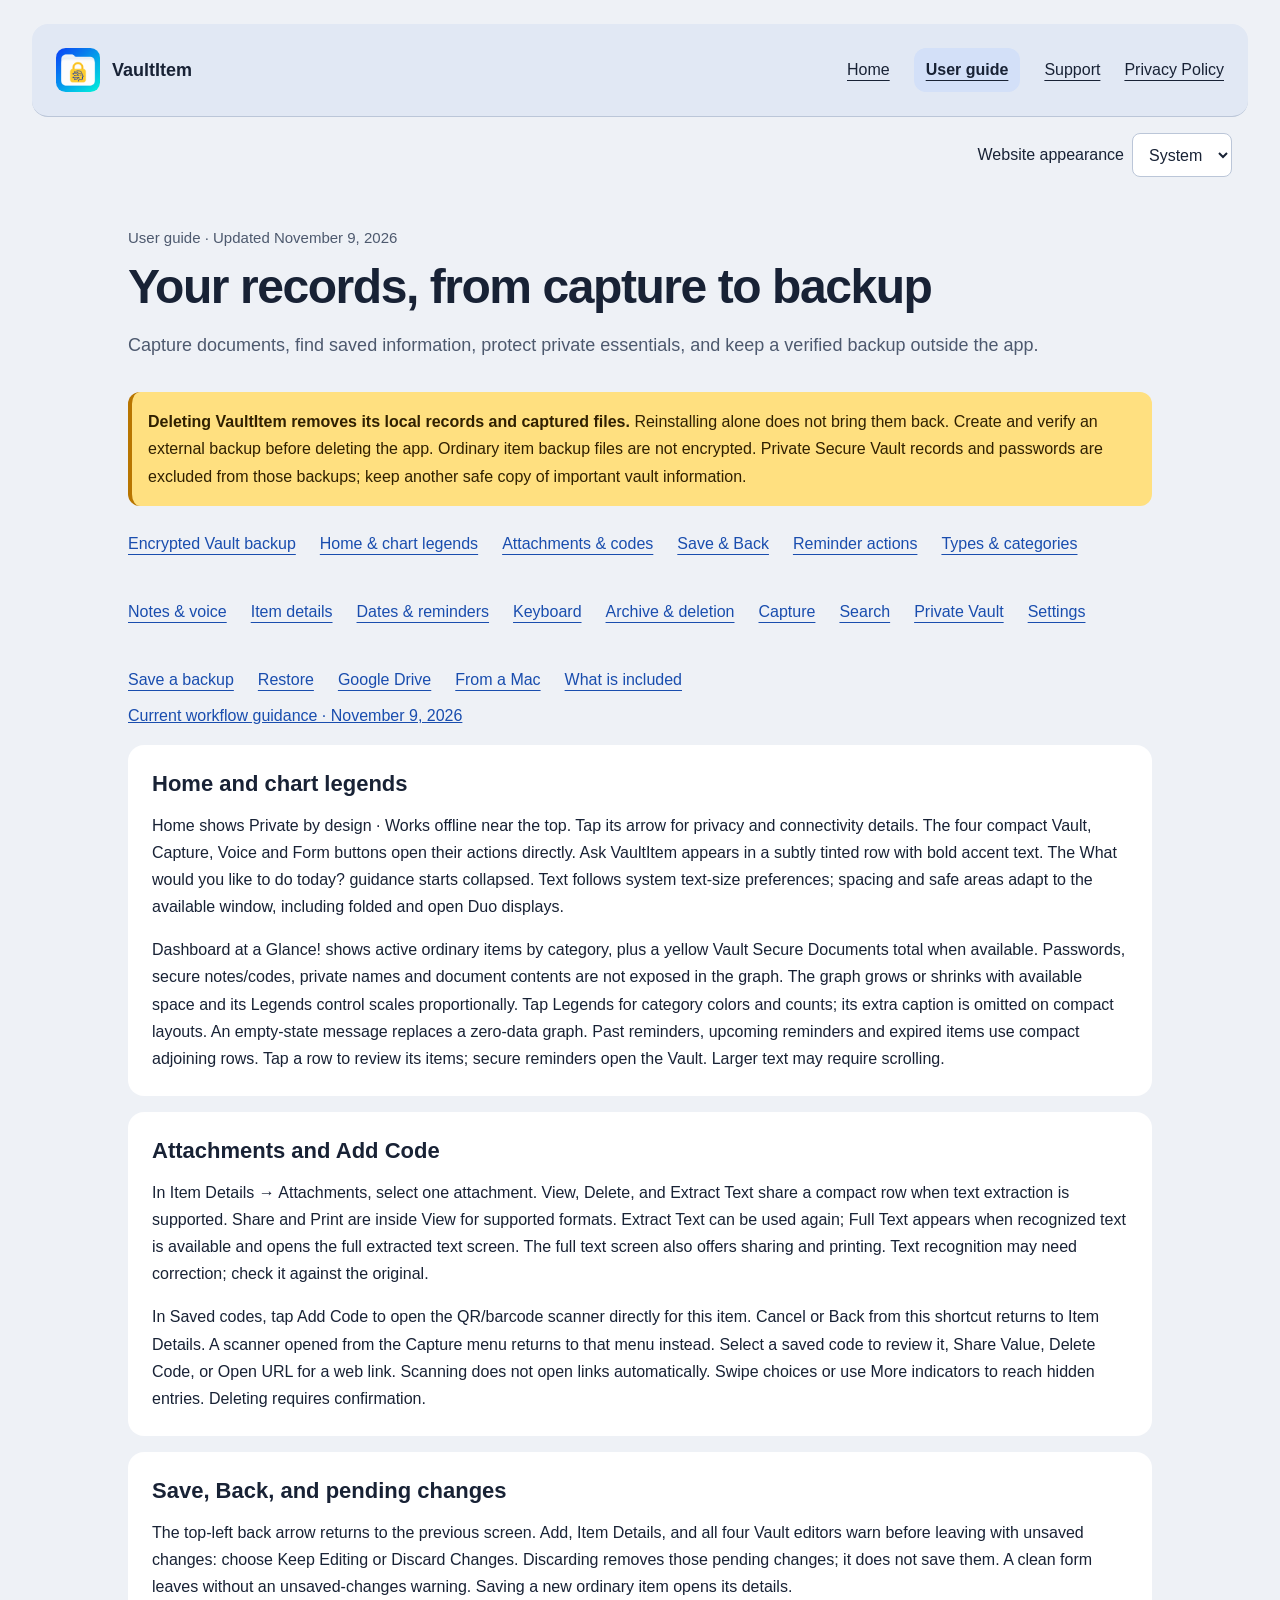
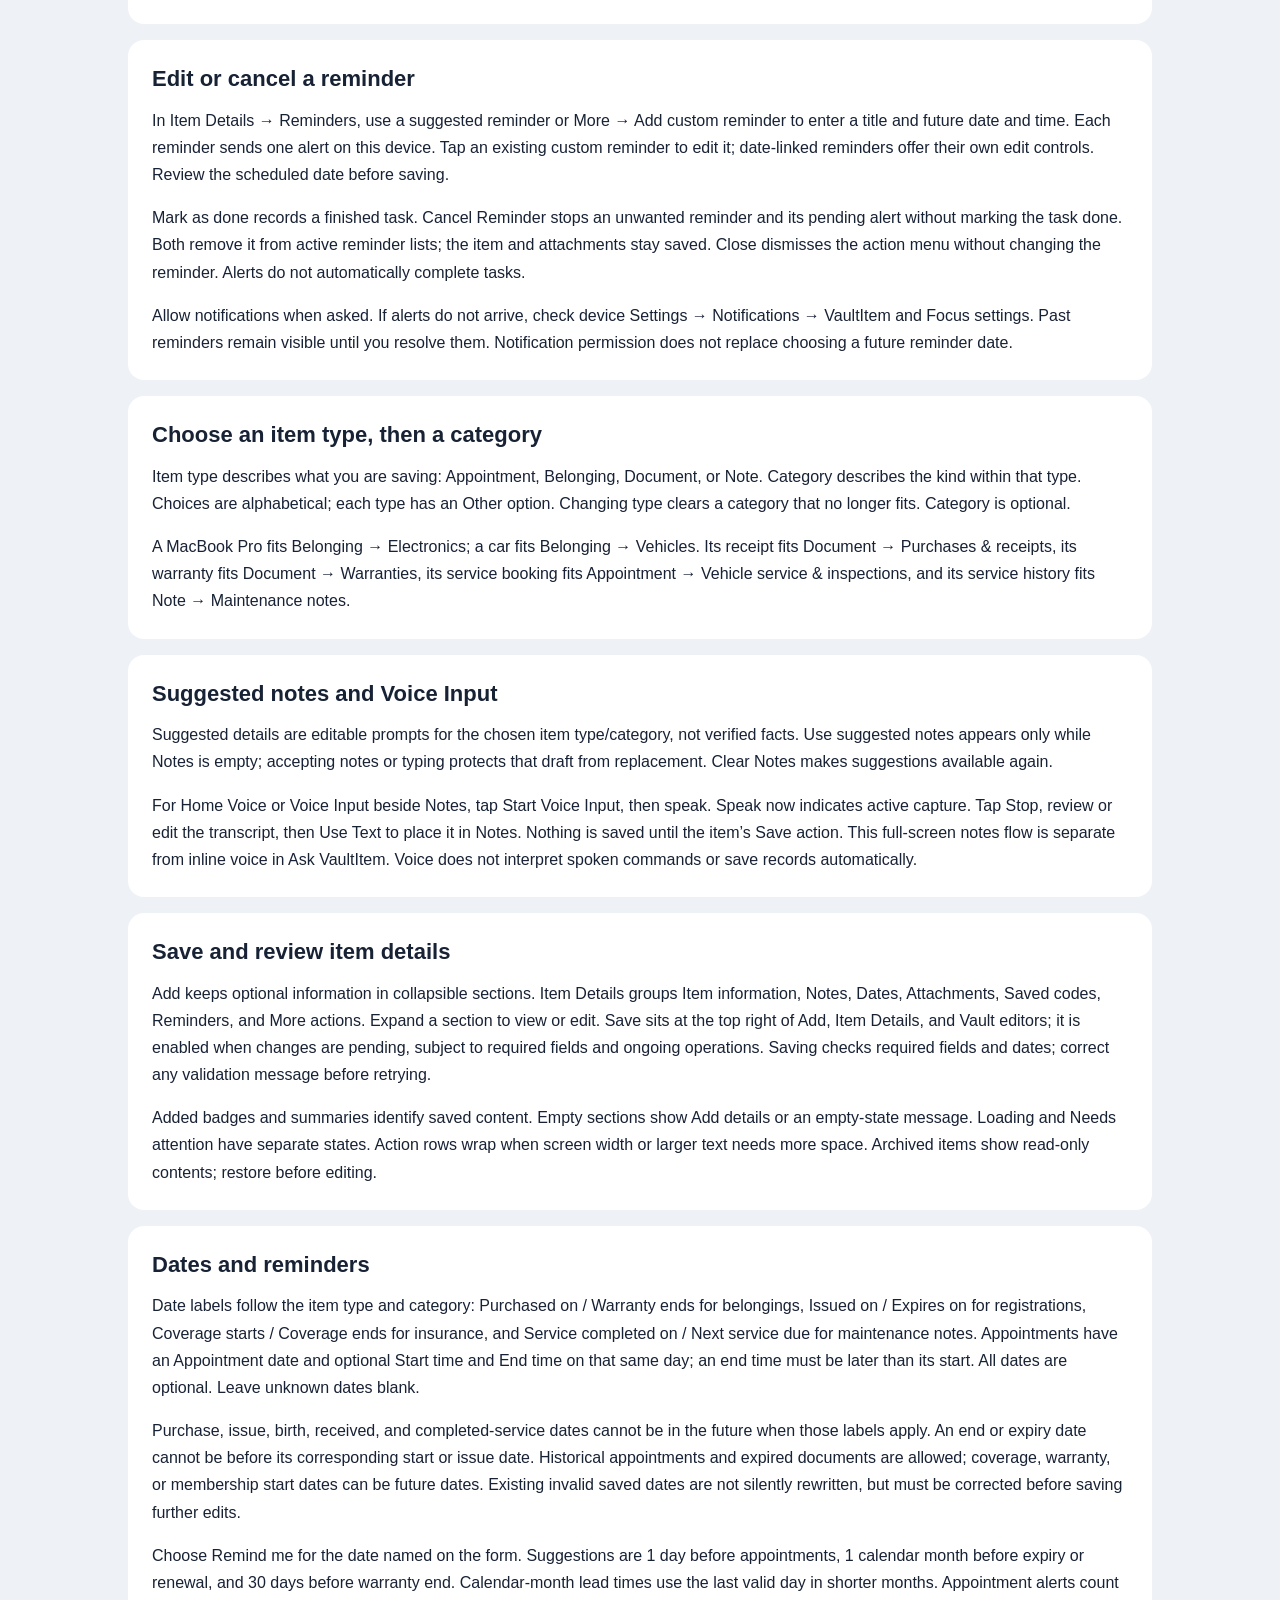
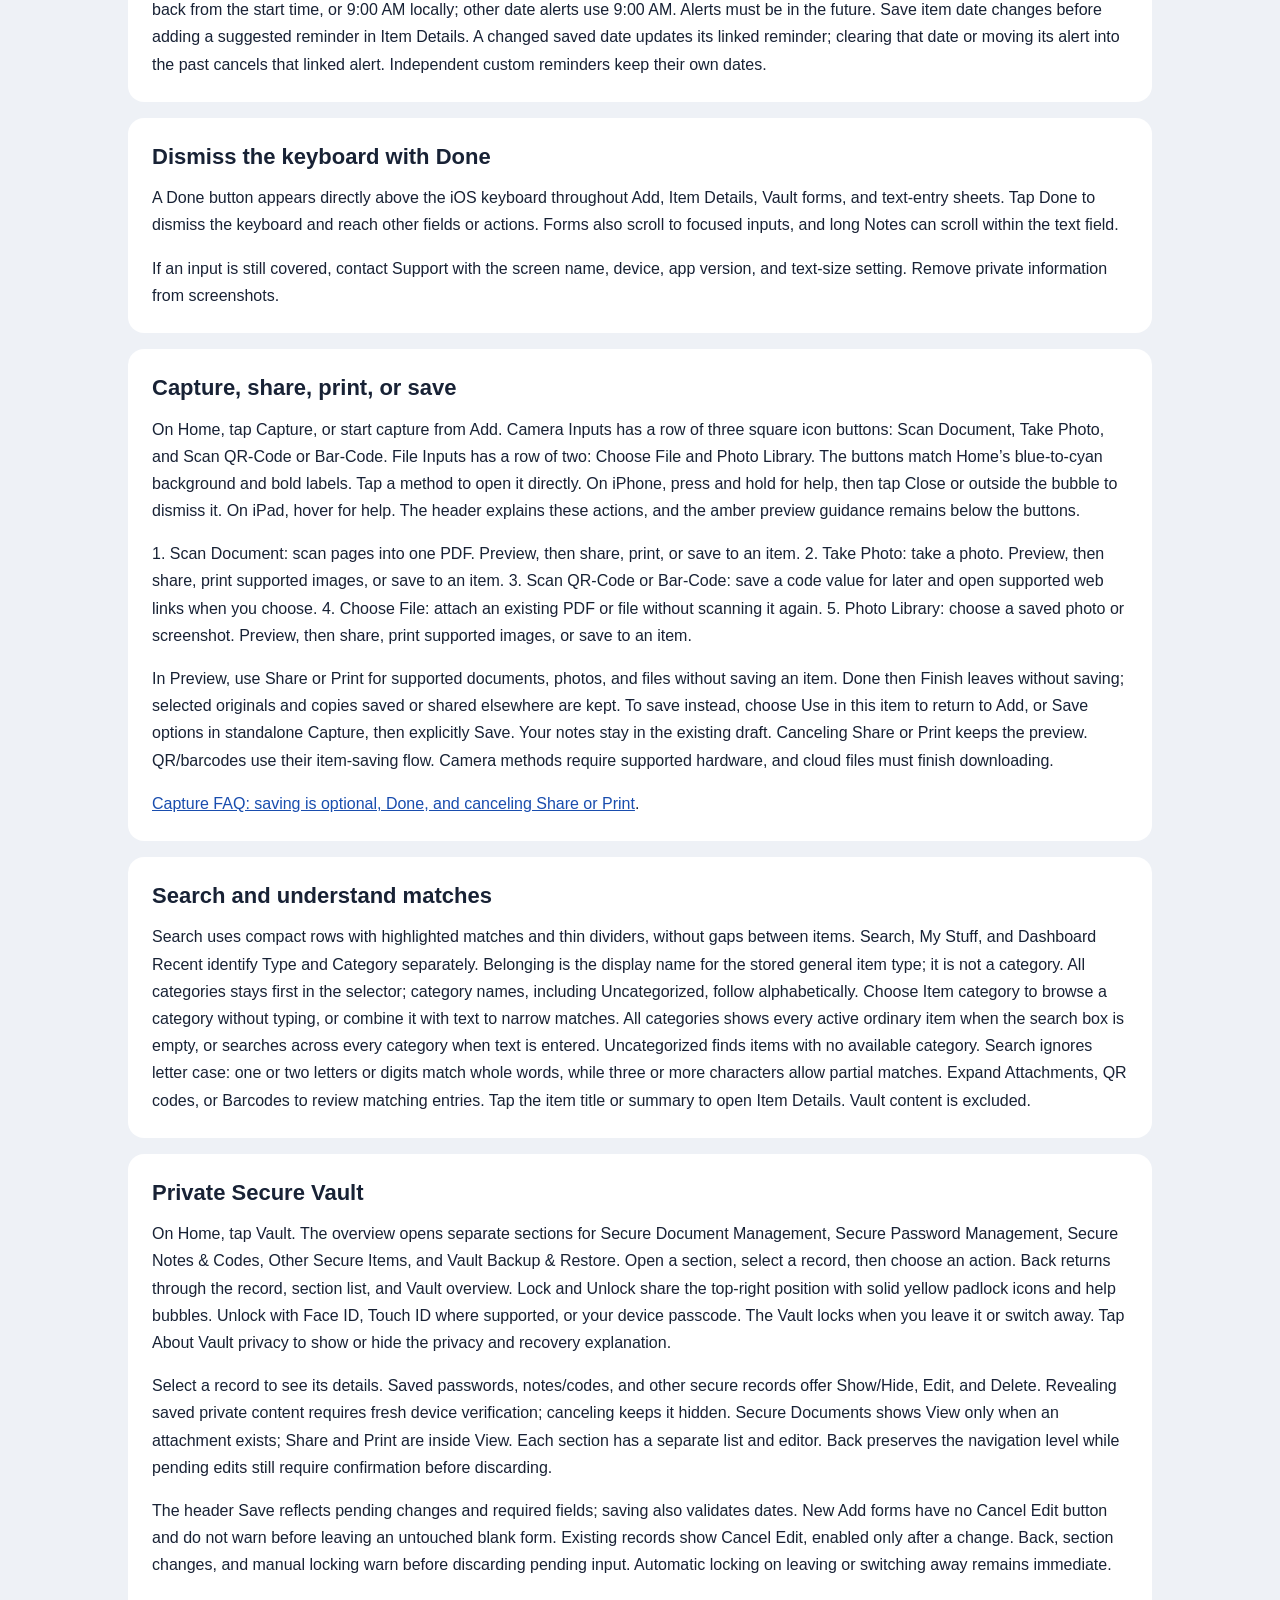
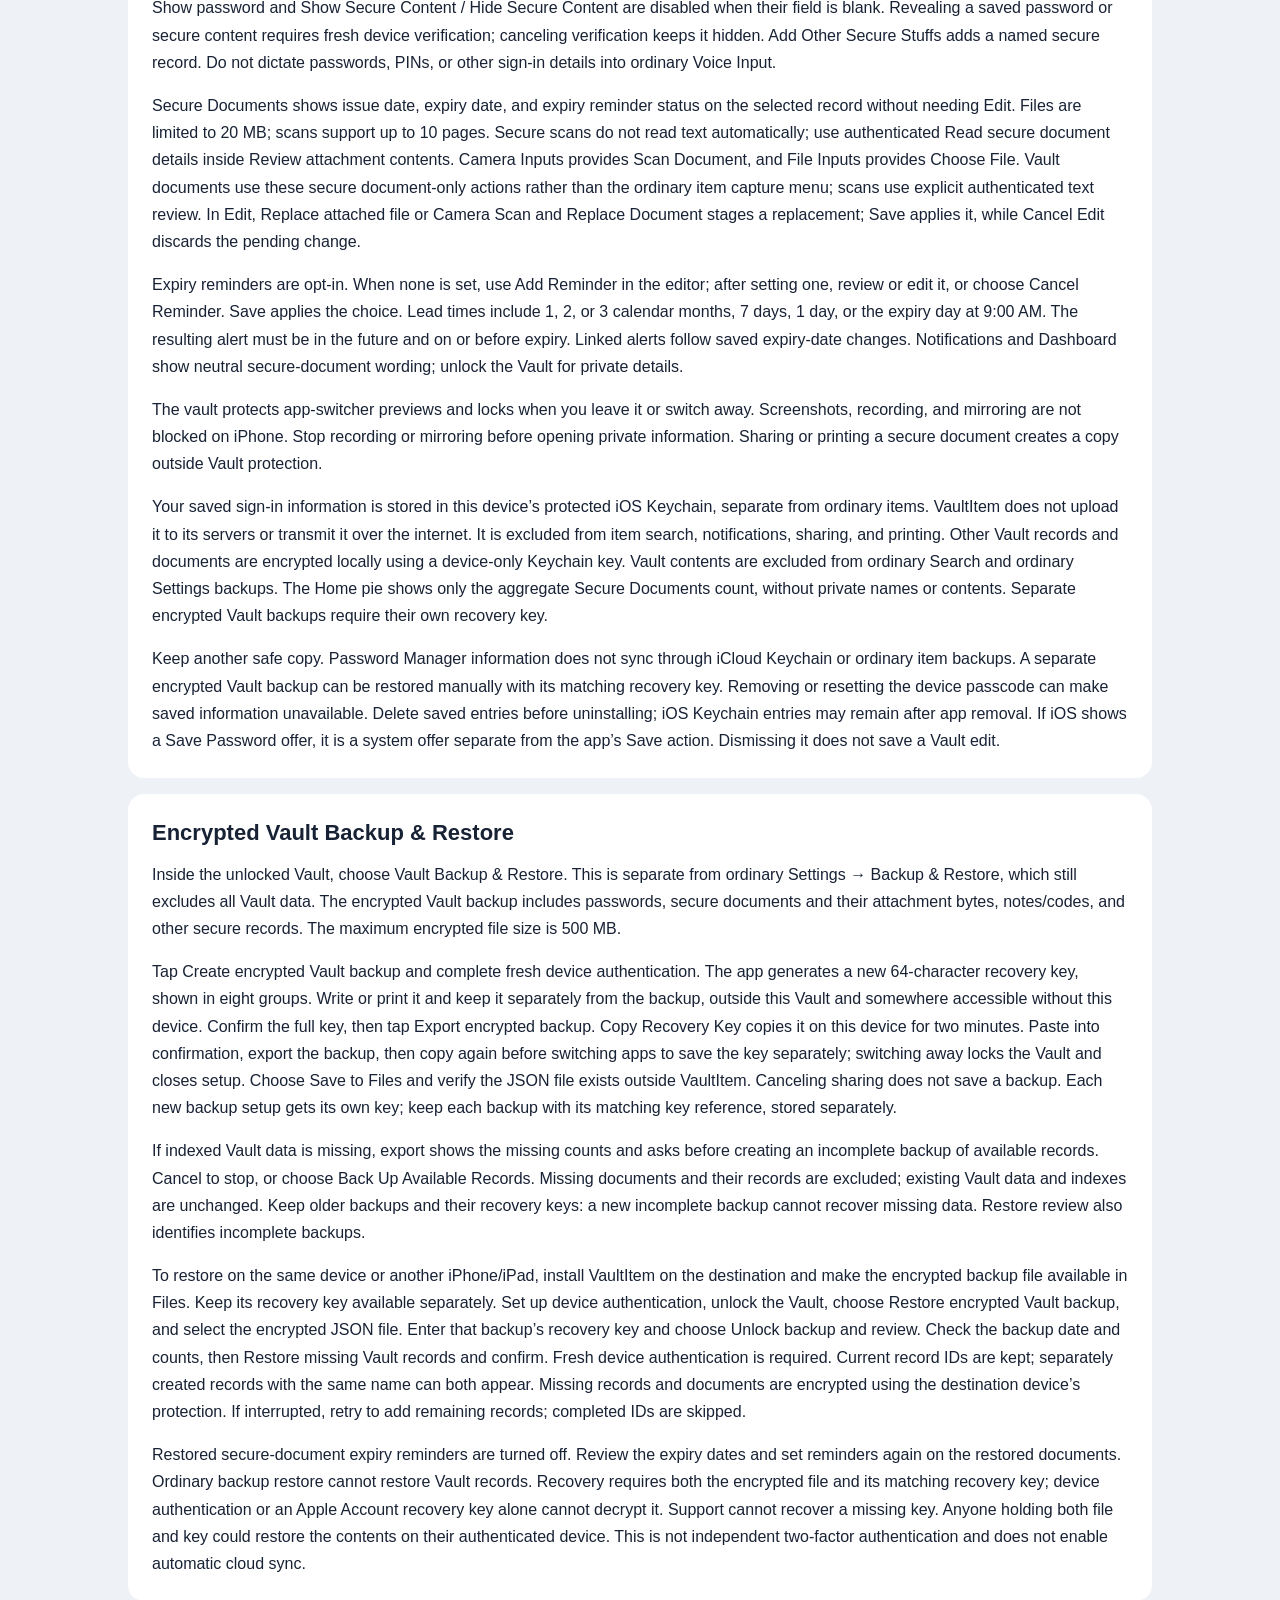
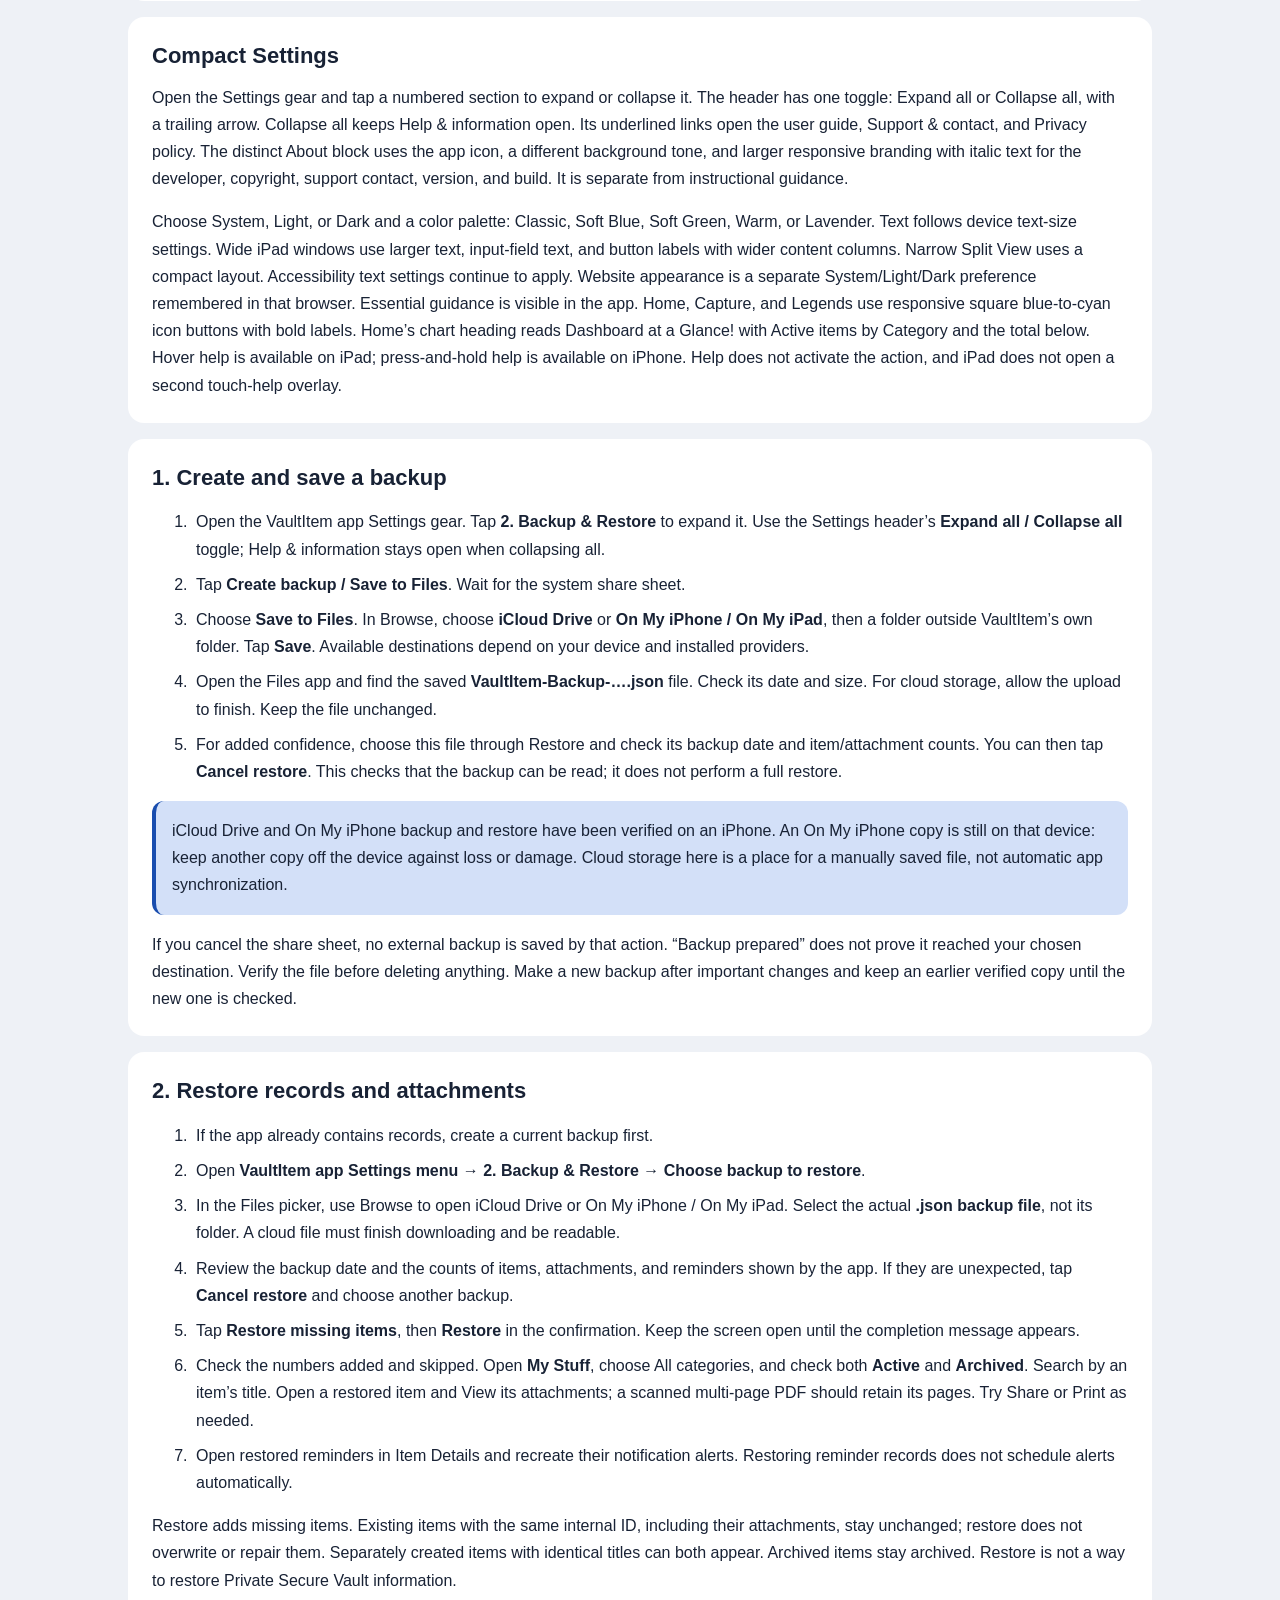
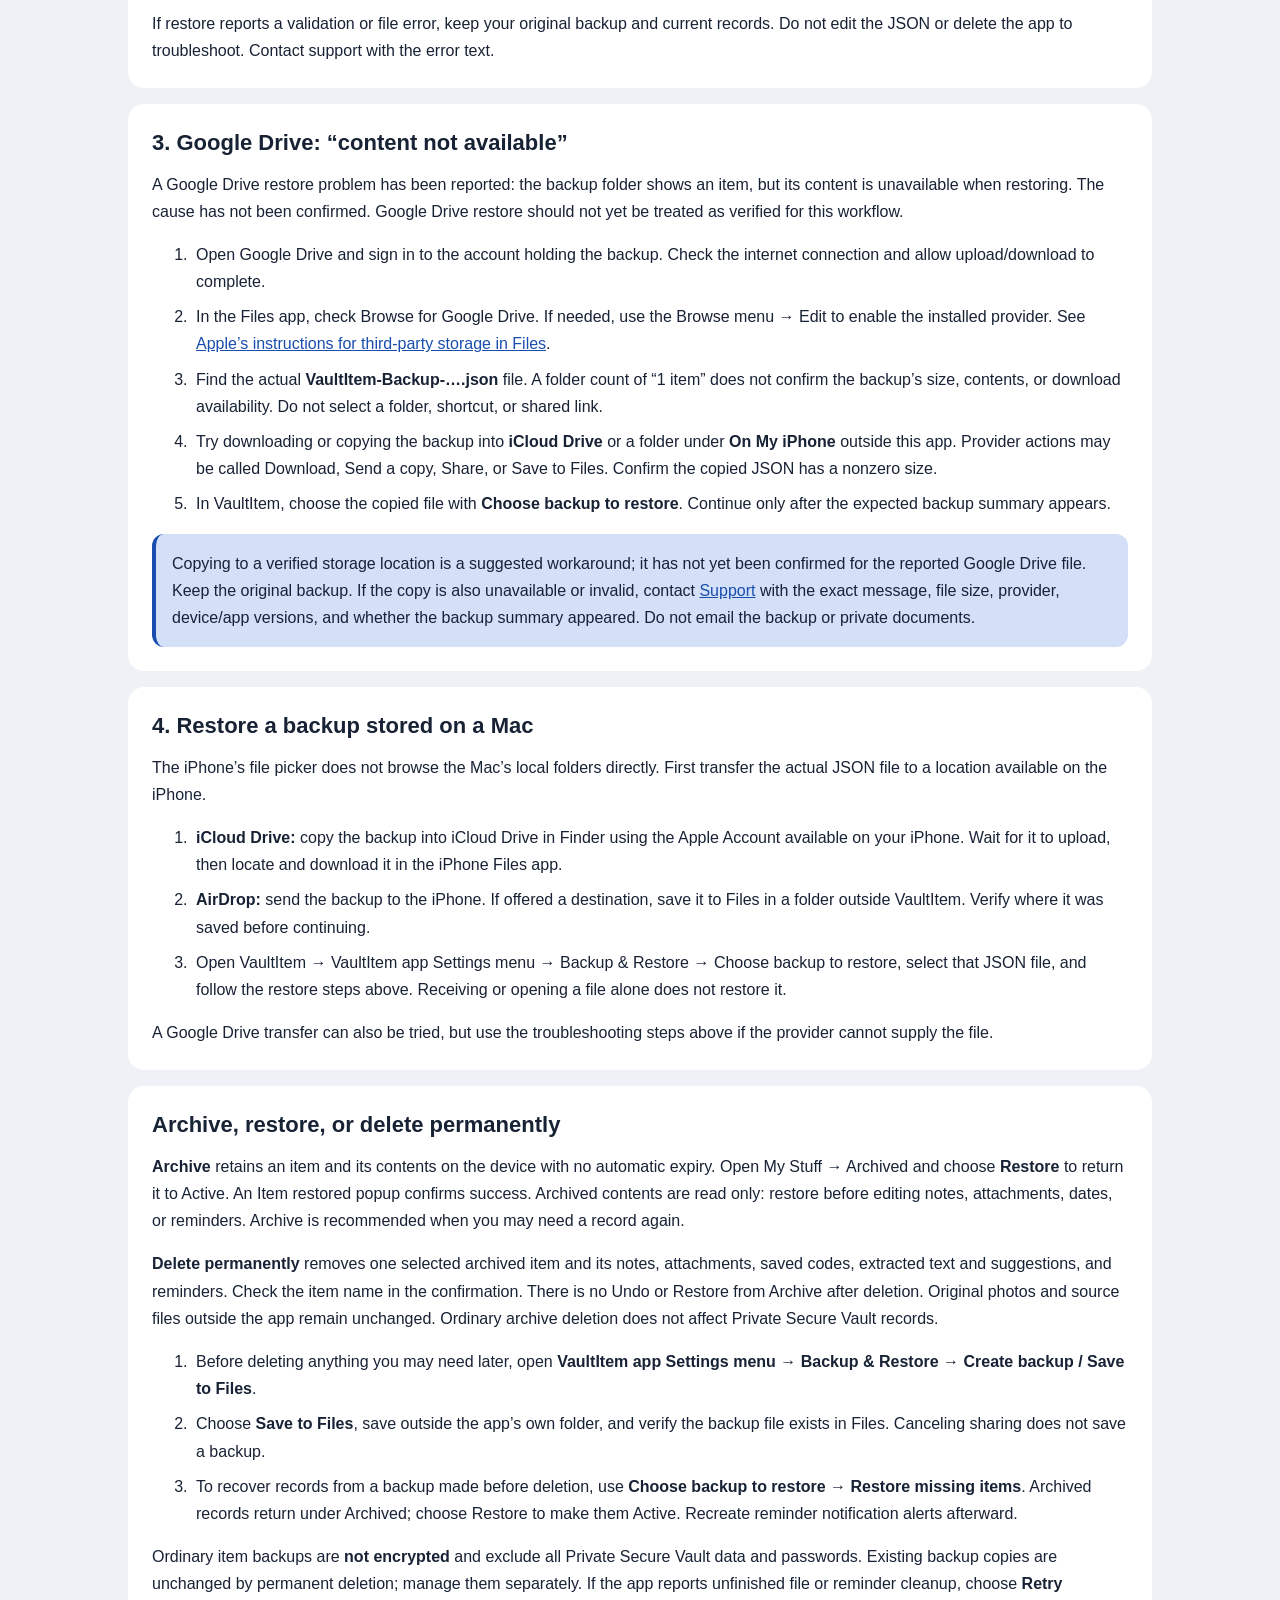
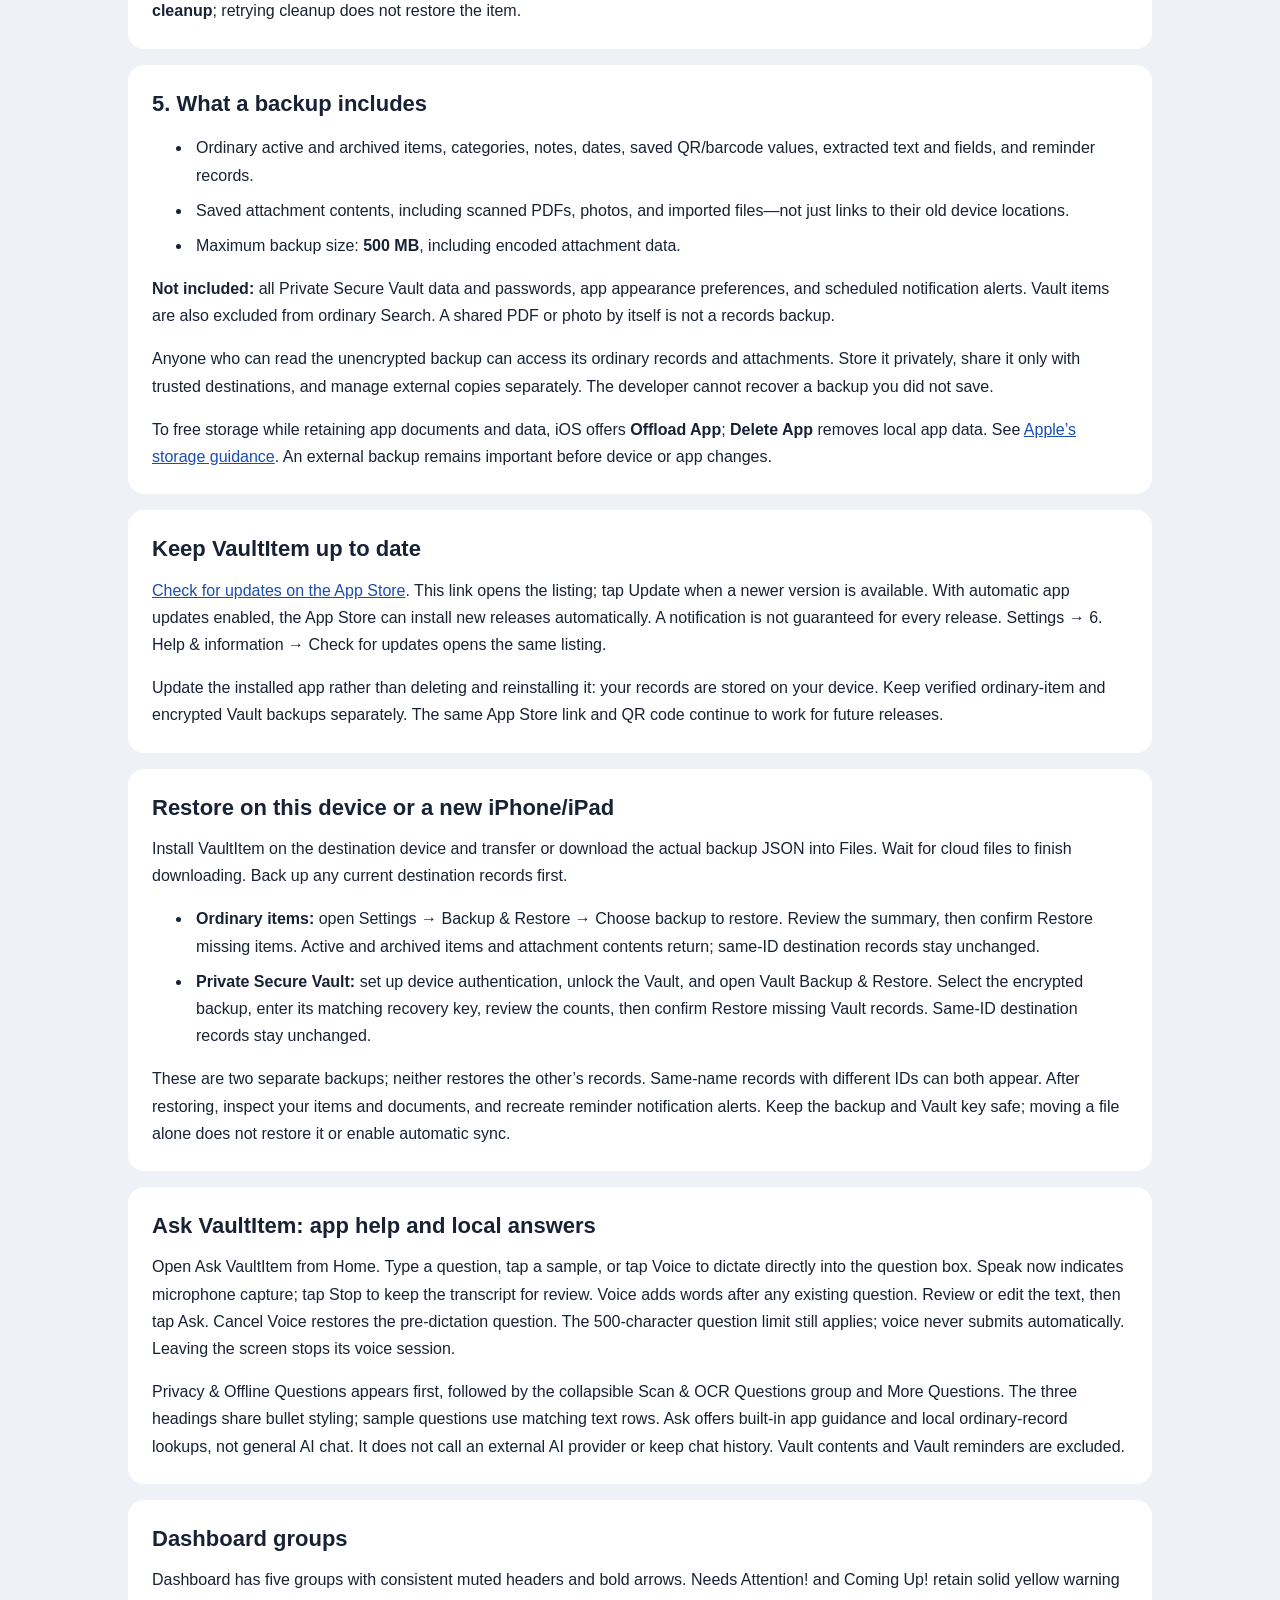
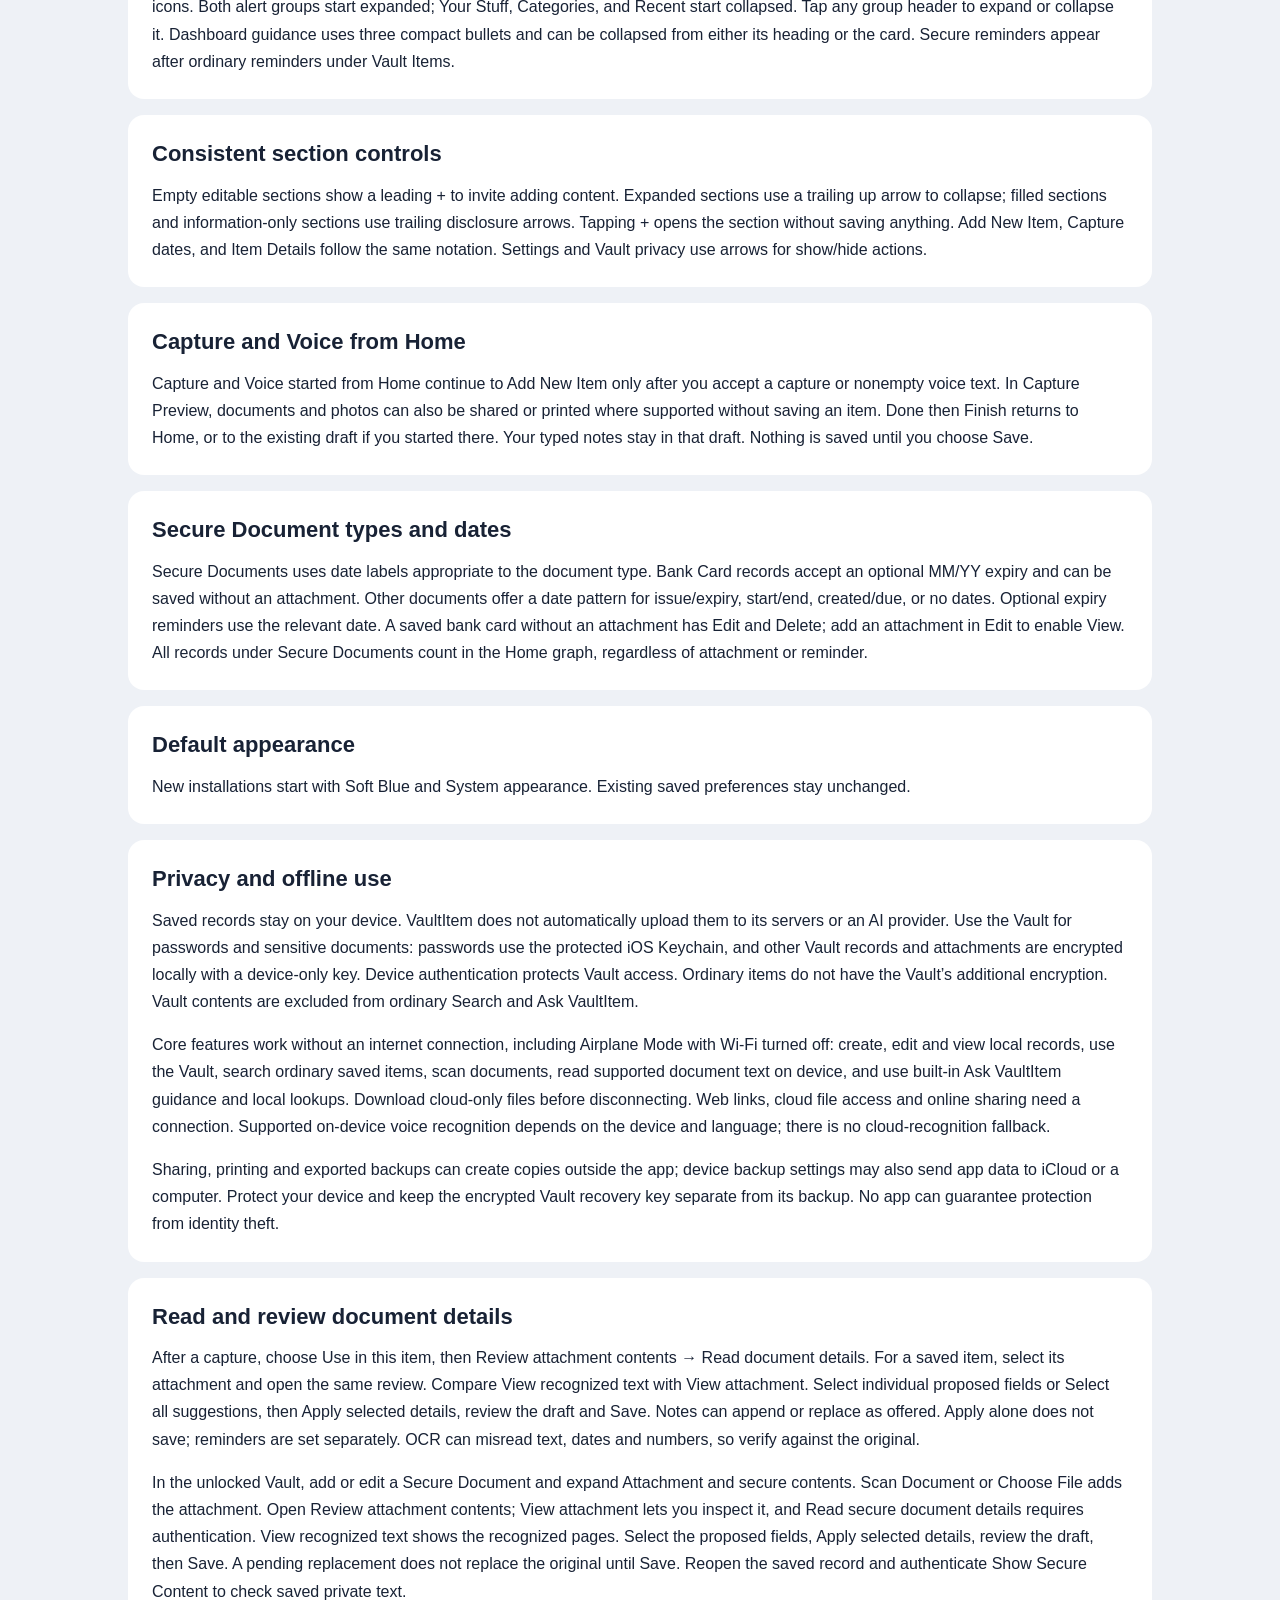
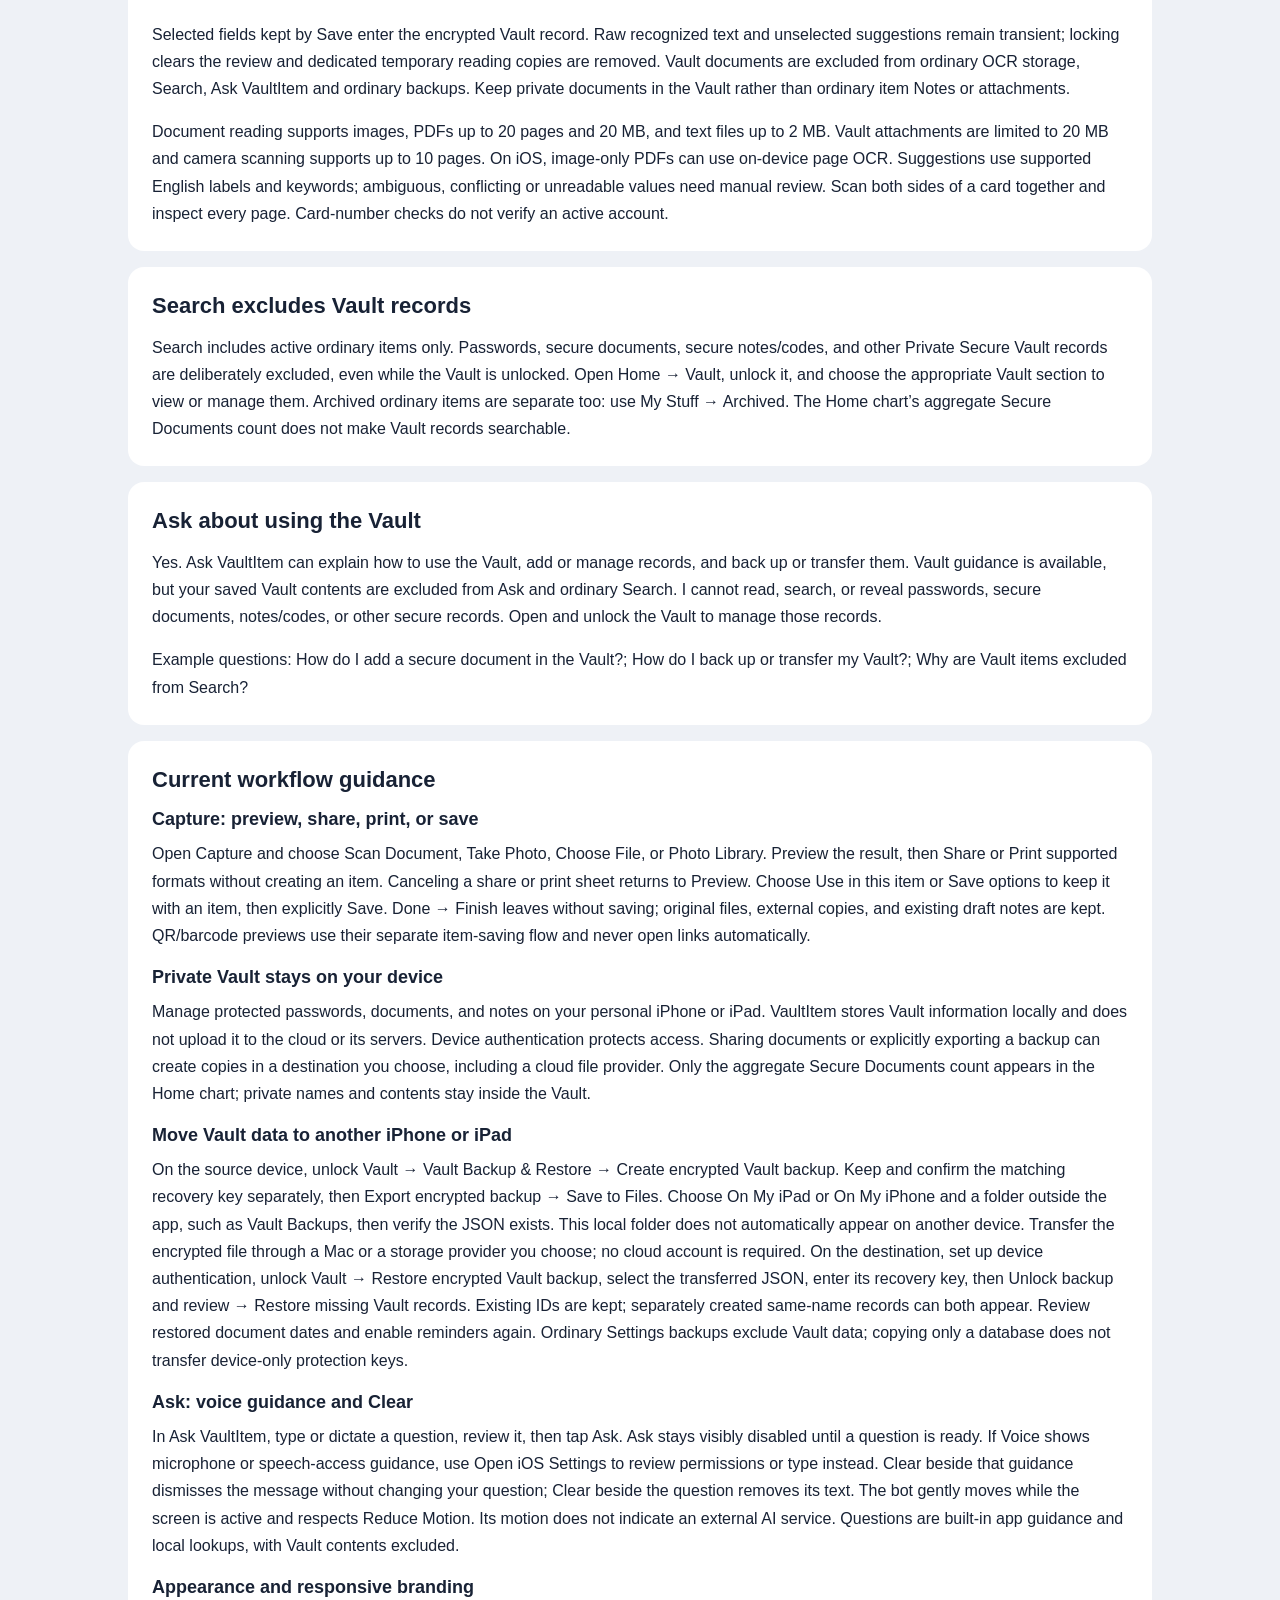
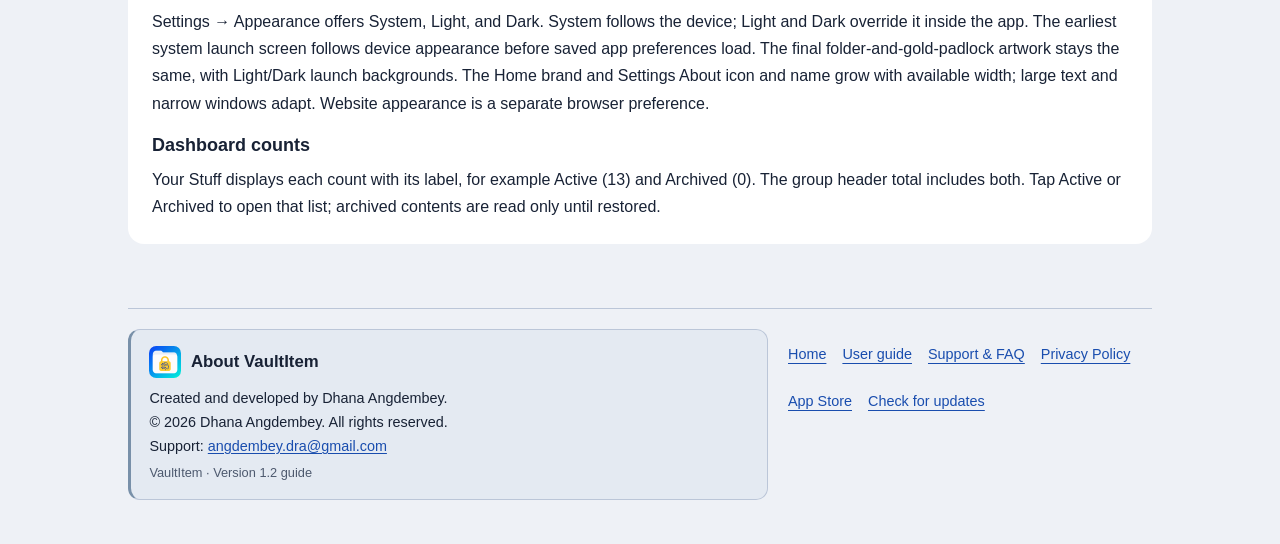
==== commit 281d44f8: "Update site branding to VaultItem" ====
--- a/docs/guide/index.html
+++ b/docs/guide/index.html
@@ -3,14 +3,14 @@
 <head>
 <meta charset="utf-8">
 <meta name="viewport" content="width=device-width, initial-scale=1">
-<title>User guide — VaultiCap</title>
-<meta name="description" content="Capture, find, protect, back up, and restore records in VaultiCap.">
+<title>User guide — VaultItem</title>
+<meta name="description" content="Capture, find, protect, back up, and restore records in VaultItem.">
 <link rel="icon" type="image/png" sizes="32x32" href="../assets/favicon-32.png">
 <link rel="apple-touch-icon" sizes="180x180" href="../assets/apple-touch-icon.png">
 <meta property="og:image" content="https://angdembey.github.io/vaulticap-site/assets/app-icon.png">
 <meta property="og:image:width" content="1024">
 <meta property="og:image:height" content="1024">
-<meta property="og:image:alt" content="VaultiCap app icon: organizer cards and a checkmark on blue">
+<meta property="og:image:alt" content="VaultItem app icon: organizer cards and a checkmark on blue">
 <meta name="twitter:card" content="summary">
 <meta name="twitter:image" content="https://angdembey.github.io/vaulticap-site/assets/app-icon.png">
 <script src="../appearance.js"></script>
@@ -18,29 +18,29 @@
 </head>
 <body>
 <a class="skip" href="#content">Skip to content</a>
-<div class="page"><header><div class="wrap"><a class="brand" href="../"><img class="app-icon" src="../assets/app-icon.png" width="44" height="44" alt=""><span>VaultiCap</span></a><nav aria-label="Main navigation"><a href="../">Home</a><a href="../guide/" aria-current="page">User guide</a><a href="../support/">Support</a><a href="../privacy/">Privacy Policy</a></nav></div></header>
+<div class="page"><header><div class="wrap"><a class="brand" href="../"><img class="app-icon" src="../assets/app-icon.png" width="44" height="44" alt=""><span>VaultItem</span></a><nav aria-label="Main navigation"><a href="../">Home</a><a href="../guide/" aria-current="page">User guide</a><a href="../support/">Support</a><a href="../privacy/">Privacy Policy</a></nav></div></header>
 <div class="appearance-control"><label for="site-appearance">Website appearance</label><select id="site-appearance"><option value="system">System</option><option value="light">Light</option><option value="dark">Dark</option></select></div>
 <main id="content" class="wrap"><p class="eyebrow">User guide · Updated November 9, 2026</p><h1>Your records, from capture to backup</h1><p class="intro">Capture documents, find saved information, protect private essentials, and keep a verified backup outside the app.</p>
-<p class="warning"><strong>Deleting VaultiCap removes its local records and captured files.</strong> Reinstalling alone does not bring them back. Create and verify an external backup before deleting the app. Ordinary item backup files are not encrypted. Private Secure Vault records and passwords are excluded from those backups; keep another safe copy of important vault information.</p>
+<p class="warning"><strong>Deleting VaultItem removes its local records and captured files.</strong> Reinstalling alone does not bring them back. Create and verify an external backup before deleting the app. Ordinary item backup files are not encrypted. Private Secure Vault records and passwords are excluded from those backups; keep another safe copy of important vault information.</p>
 <nav aria-label="Guide sections"><a href="#vault-backup">Encrypted Vault backup</a><a href="#home">Home &amp; chart legends</a><a href="#attachments">Attachments &amp; codes</a><a href="#navigation">Save &amp; Back</a><a href="#reminder-actions">Reminder actions</a><a href="#organize">Types &amp; categories</a><a href="#notes">Notes &amp; voice</a><a href="#sections">Item details</a><a href="#dates">Dates &amp; reminders</a><a href="#keyboard">Keyboard</a><a href="#archive-delete">Archive &amp; deletion</a><a href="#capture">Capture</a><a href="#search">Search</a><a href="#vault">Private Vault</a><a href="#settings">Settings</a><a href="#save">Save a backup</a><a href="#restore">Restore</a><a href="#google-drive">Google Drive</a><a href="#mac">From a Mac</a><a href="#included">What is included</a></nav>
-<p><a href="#latest-guidance">Current workflow guidance · November 9, 2026</a></p><section id="home"><h2>Home and chart legends</h2><p>Home shows Private by design · Works offline near the top. Tap its arrow for privacy and connectivity details. The four compact Vault, Capture, Voice and Form buttons open their actions directly. Ask VaultiCap appears in a subtly tinted row with bold accent text. The What would you like to do today? guidance starts collapsed. Text follows system text-size preferences; spacing and safe areas adapt to the available window, including folded and open Duo displays.</p><p>Dashboard at a Glance! shows active ordinary items by category, plus a yellow Vault Secure Documents total when available. Passwords, secure notes/codes, private names and document contents are not exposed in the graph. The graph grows or shrinks with available space and its Legends control scales proportionally. Tap Legends for category colors and counts; its extra caption is omitted on compact layouts. An empty-state message replaces a zero-data graph. Past reminders, upcoming reminders and expired items use compact adjoining rows. Tap a row to review its items; secure reminders open the Vault. Larger text may require scrolling.</p></section><section id="attachments"><h2>Attachments and Add Code</h2><p>In Item Details → Attachments, select one attachment. View, Delete, and Extract Text share a compact row when text extraction is supported. Share and Print are inside View for supported formats. Extract Text can be used again; Full Text appears when recognized text is available and opens the full extracted text screen. The full text screen also offers sharing and printing. Text recognition may need correction; check it against the original.</p><p>In Saved codes, tap Add Code to open the QR/barcode scanner directly for this item. Cancel or Back from this shortcut returns to Item Details. A scanner opened from the Capture menu returns to that menu instead. Select a saved code to review it, Share Value, Delete Code, or Open URL for a web link. Scanning does not open links automatically. Swipe choices or use More indicators to reach hidden entries. Deleting requires confirmation.</p></section><section id="navigation"><h2>Save, Back, and pending changes</h2><p>The top-left back arrow returns to the previous screen. Add, Item Details, and all four Vault editors warn before leaving with unsaved changes: choose Keep Editing or Discard Changes. Discarding removes those pending changes; it does not save them. A clean form leaves without an unsaved-changes warning. Saving a new ordinary item opens its details.</p></section><section id="reminder-actions"><h2>Edit or cancel a reminder</h2><p>In Item Details → Reminders, use a suggested reminder or More → Add custom reminder to enter a title and future date and time. Each reminder sends one alert on this device. Tap an existing custom reminder to edit it; date-linked reminders offer their own edit controls. Review the scheduled date before saving.</p><p>Mark as done records a finished task. Cancel Reminder stops an unwanted reminder and its pending alert without marking the task done. Both remove it from active reminder lists; the item and attachments stay saved. Close dismisses the action menu without changing the reminder. Alerts do not automatically complete tasks.</p><p>Allow notifications when asked. If alerts do not arrive, check device Settings → Notifications → VaultiCap and Focus settings. Past reminders remain visible until you resolve them. Notification permission does not replace choosing a future reminder date.</p></section>
+<p><a href="#latest-guidance">Current workflow guidance · November 9, 2026</a></p><section id="home"><h2>Home and chart legends</h2><p>Home shows Private by design · Works offline near the top. Tap its arrow for privacy and connectivity details. The four compact Vault, Capture, Voice and Form buttons open their actions directly. Ask VaultItem appears in a subtly tinted row with bold accent text. The What would you like to do today? guidance starts collapsed. Text follows system text-size preferences; spacing and safe areas adapt to the available window, including folded and open Duo displays.</p><p>Dashboard at a Glance! shows active ordinary items by category, plus a yellow Vault Secure Documents total when available. Passwords, secure notes/codes, private names and document contents are not exposed in the graph. The graph grows or shrinks with available space and its Legends control scales proportionally. Tap Legends for category colors and counts; its extra caption is omitted on compact layouts. An empty-state message replaces a zero-data graph. Past reminders, upcoming reminders and expired items use compact adjoining rows. Tap a row to review its items; secure reminders open the Vault. Larger text may require scrolling.</p></section><section id="attachments"><h2>Attachments and Add Code</h2><p>In Item Details → Attachments, select one attachment. View, Delete, and Extract Text share a compact row when text extraction is supported. Share and Print are inside View for supported formats. Extract Text can be used again; Full Text appears when recognized text is available and opens the full extracted text screen. The full text screen also offers sharing and printing. Text recognition may need correction; check it against the original.</p><p>In Saved codes, tap Add Code to open the QR/barcode scanner directly for this item. Cancel or Back from this shortcut returns to Item Details. A scanner opened from the Capture menu returns to that menu instead. Select a saved code to review it, Share Value, Delete Code, or Open URL for a web link. Scanning does not open links automatically. Swipe choices or use More indicators to reach hidden entries. Deleting requires confirmation.</p></section><section id="navigation"><h2>Save, Back, and pending changes</h2><p>The top-left back arrow returns to the previous screen. Add, Item Details, and all four Vault editors warn before leaving with unsaved changes: choose Keep Editing or Discard Changes. Discarding removes those pending changes; it does not save them. A clean form leaves without an unsaved-changes warning. Saving a new ordinary item opens its details.</p></section><section id="reminder-actions"><h2>Edit or cancel a reminder</h2><p>In Item Details → Reminders, use a suggested reminder or More → Add custom reminder to enter a title and future date and time. Each reminder sends one alert on this device. Tap an existing custom reminder to edit it; date-linked reminders offer their own edit controls. Review the scheduled date before saving.</p><p>Mark as done records a finished task. Cancel Reminder stops an unwanted reminder and its pending alert without marking the task done. Both remove it from active reminder lists; the item and attachments stay saved. Close dismisses the action menu without changing the reminder. Alerts do not automatically complete tasks.</p><p>Allow notifications when asked. If alerts do not arrive, check device Settings → Notifications → VaultItem and Focus settings. Past reminders remain visible until you resolve them. Notification permission does not replace choosing a future reminder date.</p></section>
 <section id="organize"><h2>Choose an item type, then a category</h2><p>Item type describes what you are saving: Appointment, Belonging, Document, or Note. Category describes the kind within that type. Choices are alphabetical; each type has an Other option. Changing type clears a category that no longer fits. Category is optional.</p><p>A MacBook Pro fits Belonging → Electronics; a car fits Belonging → Vehicles. Its receipt fits Document → Purchases &amp; receipts, its warranty fits Document → Warranties, its service booking fits Appointment → Vehicle service &amp; inspections, and its service history fits Note → Maintenance notes.</p></section>
-<section id="notes"><h2>Suggested notes and Voice Input</h2><p>Suggested details are editable prompts for the chosen item type/category, not verified facts. Use suggested notes appears only while Notes is empty; accepting notes or typing protects that draft from replacement. Clear Notes makes suggestions available again.</p><p>For Home Voice or Voice Input beside Notes, tap Start Voice Input, then speak. Speak now indicates active capture. Tap Stop, review or edit the transcript, then Use Text to place it in Notes. Nothing is saved until the item’s Save action. This full-screen notes flow is separate from inline voice in Ask VaultiCap. Voice does not interpret spoken commands or save records automatically.</p></section>
+<section id="notes"><h2>Suggested notes and Voice Input</h2><p>Suggested details are editable prompts for the chosen item type/category, not verified facts. Use suggested notes appears only while Notes is empty; accepting notes or typing protects that draft from replacement. Clear Notes makes suggestions available again.</p><p>For Home Voice or Voice Input beside Notes, tap Start Voice Input, then speak. Speak now indicates active capture. Tap Stop, review or edit the transcript, then Use Text to place it in Notes. Nothing is saved until the item’s Save action. This full-screen notes flow is separate from inline voice in Ask VaultItem. Voice does not interpret spoken commands or save records automatically.</p></section>
 <section id="sections"><h2>Save and review item details</h2><p>Add keeps optional information in collapsible sections. Item Details groups Item information, Notes, Dates, Attachments, Saved codes, Reminders, and More actions. Expand a section to view or edit. Save sits at the top right of Add, Item Details, and Vault editors; it is enabled when changes are pending, subject to required fields and ongoing operations. Saving checks required fields and dates; correct any validation message before retrying.</p><p>Added badges and summaries identify saved content. Empty sections show Add details or an empty-state message. Loading and Needs attention have separate states. Action rows wrap when screen width or larger text needs more space. Archived items show read-only contents; restore before editing.</p></section>
 <section id="dates"><h2>Dates and reminders</h2><p>Date labels follow the item type and category: Purchased on / Warranty ends for belongings, Issued on / Expires on for registrations, Coverage starts / Coverage ends for insurance, and Service completed on / Next service due for maintenance notes. Appointments have an Appointment date and optional Start time and End time on that same day; an end time must be later than its start. All dates are optional. Leave unknown dates blank.</p><p>Purchase, issue, birth, received, and completed-service dates cannot be in the future when those labels apply. An end or expiry date cannot be before its corresponding start or issue date. Historical appointments and expired documents are allowed; coverage, warranty, or membership start dates can be future dates. Existing invalid saved dates are not silently rewritten, but must be corrected before saving further edits.</p><p>Choose Remind me for the date named on the form. Suggestions are 1 day before appointments, 1 calendar month before expiry or renewal, and 30 days before warranty end. Calendar-month lead times use the last valid day in shorter months. Appointment alerts count back from the start time, or 9:00 AM locally; other date alerts use 9:00 AM. Alerts must be in the future. Save item date changes before adding a suggested reminder in Item Details. A changed saved date updates its linked reminder; clearing that date or moving its alert into the past cancels that linked alert. Independent custom reminders keep their own dates.</p></section>
 <section id="keyboard"><h2>Dismiss the keyboard with Done</h2><p>A Done button appears directly above the iOS keyboard throughout Add, Item Details, Vault forms, and text-entry sheets. Tap Done to dismiss the keyboard and reach other fields or actions. Forms also scroll to focused inputs, and long Notes can scroll within the text field.</p><p>If an input is still covered, contact Support with the screen name, device, app version, and text-size setting. Remove private information from screenshots.</p></section>
 <section id="capture"><h2>Capture, share, print, or save</h2><p>On Home, tap Capture, or start capture from Add. Camera Inputs has a row of three square icon buttons: Scan Document, Take Photo, and Scan QR-Code or Bar-Code. File Inputs has a row of two: Choose File and Photo Library. The buttons match Home’s blue-to-cyan background and bold labels. Tap a method to open it directly. On iPhone, press and hold for help, then tap Close or outside the bubble to dismiss it. On iPad, hover for help. The header explains these actions, and the amber preview guidance remains below the buttons.</p><p>1. Scan Document: scan pages into one PDF. Preview, then share, print, or save to an item. 2. Take Photo: take a photo. Preview, then share, print supported images, or save to an item. 3. Scan QR-Code or Bar-Code: save a code value for later and open supported web links when you choose. 4. Choose File: attach an existing PDF or file without scanning it again. 5. Photo Library: choose a saved photo or screenshot. Preview, then share, print supported images, or save to an item.</p><p>In Preview, use Share or Print for supported documents, photos, and files without saving an item. Done then Finish leaves without saving; selected originals and copies saved or shared elsewhere are kept. To save instead, choose Use in this item to return to Add, or Save options in standalone Capture, then explicitly Save. Your notes stay in the existing draft. Canceling Share or Print keeps the preview. QR/barcodes use their item-saving flow. Camera methods require supported hardware, and cloud files must finish downloading.</p><p><a href="../support/">Capture FAQ: saving is optional, Done, and canceling Share or Print</a>.</p></section>
 <section id="search"><h2>Search and understand matches</h2><p>Search uses compact rows with highlighted matches and thin dividers, without gaps between items. Search, My Stuff, and Dashboard Recent identify Type and Category separately. Belonging is the display name for the stored general item type; it is not a category. All categories stays first in the selector; category names, including Uncategorized, follow alphabetically. Choose Item category to browse a category without typing, or combine it with text to narrow matches. All categories shows every active ordinary item when the search box is empty, or searches across every category when text is entered. Uncategorized finds items with no available category. Search ignores letter case: one or two letters or digits match whole words, while three or more characters allow partial matches. Expand Attachments, QR codes, or Barcodes to review matching entries. Tap the item title or summary to open Item Details. Vault content is excluded.</p></section>
-<section id="vault"><h2>Private Secure Vault</h2><p>On Home, tap Vault. The overview opens separate sections for Secure Document Management, Secure Password Management, Secure Notes &amp; Codes, Other Secure Items, and Vault Backup &amp; Restore. Open a section, select a record, then choose an action. Back returns through the record, section list, and Vault overview. Lock and Unlock share the top-right position with solid yellow padlock icons and help bubbles. Unlock with Face ID, Touch ID where supported, or your device passcode. The Vault locks when you leave it or switch away. Tap About Vault privacy to show or hide the privacy and recovery explanation.</p><p>Select a record to see its details. Saved passwords, notes/codes, and other secure records offer Show/Hide, Edit, and Delete. Revealing saved private content requires fresh device verification; canceling keeps it hidden. Secure Documents shows View only when an attachment exists; Share and Print are inside View. Each section has a separate list and editor. Back preserves the navigation level while pending edits still require confirmation before discarding.</p><p>The header Save reflects pending changes and required fields; saving also validates dates. New Add forms have no Cancel Edit button and do not warn before leaving an untouched blank form. Existing records show Cancel Edit, enabled only after a change. Back, section changes, and manual locking warn before discarding pending input. Automatic locking on leaving or switching away remains immediate.</p><p>Show password and Show Secure Content / Hide Secure Content are disabled when their field is blank. Revealing a saved password or secure content requires fresh device verification; canceling verification keeps it hidden. Add Other Secure Stuffs adds a named secure record. Do not dictate passwords, PINs, or other sign-in details into ordinary Voice Input.</p><p>Secure Documents shows issue date, expiry date, and expiry reminder status on the selected record without needing Edit. Files are limited to 20 MB; scans support up to 10 pages. Secure scans do not read text automatically; use authenticated Read secure document details inside Review attachment contents. Camera Inputs provides Scan Document, and File Inputs provides Choose File. Vault documents use these secure document-only actions rather than the ordinary item capture menu; scans use explicit authenticated text review. In Edit, Replace attached file or Camera Scan and Replace Document stages a replacement; Save applies it, while Cancel Edit discards the pending change.</p><p>Expiry reminders are opt-in. When none is set, use Add Reminder in the editor; after setting one, review or edit it, or choose Cancel Reminder. Save applies the choice. Lead times include 1, 2, or 3 calendar months, 7 days, 1 day, or the expiry day at 9:00 AM. The resulting alert must be in the future and on or before expiry. Linked alerts follow saved expiry-date changes. Notifications and Dashboard show neutral secure-document wording; unlock the Vault for private details.</p><p>The vault protects app-switcher previews and locks when you leave it or switch away. Screenshots, recording, and mirroring are not blocked on iPhone. Stop recording or mirroring before opening private information. Sharing or printing a secure document creates a copy outside Vault protection.</p><p>Your saved sign-in information is stored in this device’s protected iOS Keychain, separate from ordinary items. VaultiCap does not upload it to its servers or transmit it over the internet. It is excluded from item search, notifications, sharing, and printing. Other Vault records and documents are encrypted locally using a device-only Keychain key. Vault contents are excluded from ordinary Search and ordinary Settings backups. The Home pie shows only the aggregate Secure Documents count, without private names or contents. Separate encrypted Vault backups require their own recovery key.</p><p>Keep another safe copy. Password Manager information does not sync through iCloud Keychain or ordinary item backups. A separate encrypted Vault backup can be restored manually with its matching recovery key. Removing or resetting the device passcode can make saved information unavailable. Delete saved entries before uninstalling; iOS Keychain entries may remain after app removal. If iOS shows a Save Password offer, it is a system offer separate from the app’s Save action. Dismissing it does not save a Vault edit.</p></section>
-<section id="vault-backup"><h2>Encrypted Vault Backup &amp; Restore</h2><p>Inside the unlocked Vault, choose Vault Backup &amp; Restore. This is separate from ordinary Settings → Backup &amp; Restore, which still excludes all Vault data. The encrypted Vault backup includes passwords, secure documents and their attachment bytes, notes/codes, and other secure records. The maximum encrypted file size is 500 MB.</p><p>Tap Create encrypted Vault backup and complete fresh device authentication. The app generates a new 64-character recovery key, shown in eight groups. Write or print it and keep it separately from the backup, outside this Vault and somewhere accessible without this device. Confirm the full key, then tap Export encrypted backup. Copy Recovery Key copies it on this device for two minutes. Paste into confirmation, export the backup, then copy again before switching apps to save the key separately; switching away locks the Vault and closes setup. Choose Save to Files and verify the JSON file exists outside VaultiCap. Canceling sharing does not save a backup. Each new backup setup gets its own key; keep each backup with its matching key reference, stored separately.</p><p>If indexed Vault data is missing, export shows the missing counts and asks before creating an incomplete backup of available records. Cancel to stop, or choose Back Up Available Records. Missing documents and their records are excluded; existing Vault data and indexes are unchanged. Keep older backups and their recovery keys: a new incomplete backup cannot recover missing data. Restore review also identifies incomplete backups.</p><p>To restore on the same device or another iPhone/iPad, install VaultiCap on the destination and make the encrypted backup file available in Files. Keep its recovery key available separately. Set up device authentication, unlock the Vault, choose Restore encrypted Vault backup, and select the encrypted JSON file. Enter that backup’s recovery key and choose Unlock backup and review. Check the backup date and counts, then Restore missing Vault records and confirm. Fresh device authentication is required. Current record IDs are kept; separately created records with the same name can both appear. Missing records and documents are encrypted using the destination device’s protection. If interrupted, retry to add remaining records; completed IDs are skipped.</p><p>Restored secure-document expiry reminders are turned off. Review the expiry dates and set reminders again on the restored documents. Ordinary backup restore cannot restore Vault records. Recovery requires both the encrypted file and its matching recovery key; device authentication or an Apple Account recovery key alone cannot decrypt it. Support cannot recover a missing key. Anyone holding both file and key could restore the contents on their authenticated device. This is not independent two-factor authentication and does not enable automatic cloud sync.</p></section>
+<section id="vault"><h2>Private Secure Vault</h2><p>On Home, tap Vault. The overview opens separate sections for Secure Document Management, Secure Password Management, Secure Notes &amp; Codes, Other Secure Items, and Vault Backup &amp; Restore. Open a section, select a record, then choose an action. Back returns through the record, section list, and Vault overview. Lock and Unlock share the top-right position with solid yellow padlock icons and help bubbles. Unlock with Face ID, Touch ID where supported, or your device passcode. The Vault locks when you leave it or switch away. Tap About Vault privacy to show or hide the privacy and recovery explanation.</p><p>Select a record to see its details. Saved passwords, notes/codes, and other secure records offer Show/Hide, Edit, and Delete. Revealing saved private content requires fresh device verification; canceling keeps it hidden. Secure Documents shows View only when an attachment exists; Share and Print are inside View. Each section has a separate list and editor. Back preserves the navigation level while pending edits still require confirmation before discarding.</p><p>The header Save reflects pending changes and required fields; saving also validates dates. New Add forms have no Cancel Edit button and do not warn before leaving an untouched blank form. Existing records show Cancel Edit, enabled only after a change. Back, section changes, and manual locking warn before discarding pending input. Automatic locking on leaving or switching away remains immediate.</p><p>Show password and Show Secure Content / Hide Secure Content are disabled when their field is blank. Revealing a saved password or secure content requires fresh device verification; canceling verification keeps it hidden. Add Other Secure Stuffs adds a named secure record. Do not dictate passwords, PINs, or other sign-in details into ordinary Voice Input.</p><p>Secure Documents shows issue date, expiry date, and expiry reminder status on the selected record without needing Edit. Files are limited to 20 MB; scans support up to 10 pages. Secure scans do not read text automatically; use authenticated Read secure document details inside Review attachment contents. Camera Inputs provides Scan Document, and File Inputs provides Choose File. Vault documents use these secure document-only actions rather than the ordinary item capture menu; scans use explicit authenticated text review. In Edit, Replace attached file or Camera Scan and Replace Document stages a replacement; Save applies it, while Cancel Edit discards the pending change.</p><p>Expiry reminders are opt-in. When none is set, use Add Reminder in the editor; after setting one, review or edit it, or choose Cancel Reminder. Save applies the choice. Lead times include 1, 2, or 3 calendar months, 7 days, 1 day, or the expiry day at 9:00 AM. The resulting alert must be in the future and on or before expiry. Linked alerts follow saved expiry-date changes. Notifications and Dashboard show neutral secure-document wording; unlock the Vault for private details.</p><p>The vault protects app-switcher previews and locks when you leave it or switch away. Screenshots, recording, and mirroring are not blocked on iPhone. Stop recording or mirroring before opening private information. Sharing or printing a secure document creates a copy outside Vault protection.</p><p>Your saved sign-in information is stored in this device’s protected iOS Keychain, separate from ordinary items. VaultItem does not upload it to its servers or transmit it over the internet. It is excluded from item search, notifications, sharing, and printing. Other Vault records and documents are encrypted locally using a device-only Keychain key. Vault contents are excluded from ordinary Search and ordinary Settings backups. The Home pie shows only the aggregate Secure Documents count, without private names or contents. Separate encrypted Vault backups require their own recovery key.</p><p>Keep another safe copy. Password Manager information does not sync through iCloud Keychain or ordinary item backups. A separate encrypted Vault backup can be restored manually with its matching recovery key. Removing or resetting the device passcode can make saved information unavailable. Delete saved entries before uninstalling; iOS Keychain entries may remain after app removal. If iOS shows a Save Password offer, it is a system offer separate from the app’s Save action. Dismissing it does not save a Vault edit.</p></section>
+<section id="vault-backup"><h2>Encrypted Vault Backup &amp; Restore</h2><p>Inside the unlocked Vault, choose Vault Backup &amp; Restore. This is separate from ordinary Settings → Backup &amp; Restore, which still excludes all Vault data. The encrypted Vault backup includes passwords, secure documents and their attachment bytes, notes/codes, and other secure records. The maximum encrypted file size is 500 MB.</p><p>Tap Create encrypted Vault backup and complete fresh device authentication. The app generates a new 64-character recovery key, shown in eight groups. Write or print it and keep it separately from the backup, outside this Vault and somewhere accessible without this device. Confirm the full key, then tap Export encrypted backup. Copy Recovery Key copies it on this device for two minutes. Paste into confirmation, export the backup, then copy again before switching apps to save the key separately; switching away locks the Vault and closes setup. Choose Save to Files and verify the JSON file exists outside VaultItem. Canceling sharing does not save a backup. Each new backup setup gets its own key; keep each backup with its matching key reference, stored separately.</p><p>If indexed Vault data is missing, export shows the missing counts and asks before creating an incomplete backup of available records. Cancel to stop, or choose Back Up Available Records. Missing documents and their records are excluded; existing Vault data and indexes are unchanged. Keep older backups and their recovery keys: a new incomplete backup cannot recover missing data. Restore review also identifies incomplete backups.</p><p>To restore on the same device or another iPhone/iPad, install VaultItem on the destination and make the encrypted backup file available in Files. Keep its recovery key available separately. Set up device authentication, unlock the Vault, choose Restore encrypted Vault backup, and select the encrypted JSON file. Enter that backup’s recovery key and choose Unlock backup and review. Check the backup date and counts, then Restore missing Vault records and confirm. Fresh device authentication is required. Current record IDs are kept; separately created records with the same name can both appear. Missing records and documents are encrypted using the destination device’s protection. If interrupted, retry to add remaining records; completed IDs are skipped.</p><p>Restored secure-document expiry reminders are turned off. Review the expiry dates and set reminders again on the restored documents. Ordinary backup restore cannot restore Vault records. Recovery requires both the encrypted file and its matching recovery key; device authentication or an Apple Account recovery key alone cannot decrypt it. Support cannot recover a missing key. Anyone holding both file and key could restore the contents on their authenticated device. This is not independent two-factor authentication and does not enable automatic cloud sync.</p></section>
 <section id="settings"><h2>Compact Settings</h2><p>Open the Settings gear and tap a numbered section to expand or collapse it. The header has one toggle: Expand all or Collapse all, with a trailing arrow. Collapse all keeps Help &amp; information open. Its underlined links open the user guide, Support &amp; contact, and Privacy policy. The distinct About block uses the app icon, a different background tone, and larger responsive branding with italic text for the developer, copyright, support contact, version, and build. It is separate from instructional guidance.</p><p>Choose System, Light, or Dark and a color palette: Classic, Soft Blue, Soft Green, Warm, or Lavender. Text follows device text-size settings. Wide iPad windows use larger text, input-field text, and button labels with wider content columns. Narrow Split View uses a compact layout. Accessibility text settings continue to apply. Website appearance is a separate System/Light/Dark preference remembered in that browser. Essential guidance is visible in the app. Home, Capture, and Legends use responsive square blue-to-cyan icon buttons with bold labels. Home’s chart heading reads Dashboard at a Glance! with Active items by Category and the total below. Hover help is available on iPad; press-and-hold help is available on iPhone. Help does not activate the action, and iPad does not open a second touch-help overlay.</p></section>
-<section id="save"><h2>1. Create and save a backup</h2><ol><li>Open the VaultiCap app Settings gear. Tap <strong>2. Backup &amp; Restore</strong> to expand it. Use the Settings header’s <strong>Expand all / Collapse all</strong> toggle; Help &amp; information stays open when collapsing all.</li><li>Tap <strong>Create backup / Save to Files</strong>. Wait for the system share sheet.</li><li>Choose <strong>Save to Files</strong>. In Browse, choose <strong>iCloud Drive</strong> or <strong>On My iPhone / On My iPad</strong>, then a folder outside VaultiCap’s own folder. Tap <strong>Save</strong>. Available destinations depend on your device and installed providers.</li><li>Open the Files app and find the saved <strong>VaultiCap-Backup-….json</strong> file. Check its date and size. For cloud storage, allow the upload to finish. Keep the file unchanged.</li><li>For added confidence, choose this file through Restore and check its backup date and item/attachment counts. You can then tap <strong>Cancel restore</strong>. This checks that the backup can be read; it does not perform a full restore.</li></ol><p class="hint">iCloud Drive and On My iPhone backup and restore have been verified on an iPhone. An On My iPhone copy is still on that device: keep another copy off the device against loss or damage. Cloud storage here is a place for a manually saved file, not automatic app synchronization.</p><p>If you cancel the share sheet, no external backup is saved by that action. “Backup prepared” does not prove it reached your chosen destination. Verify the file before deleting anything. Make a new backup after important changes and keep an earlier verified copy until the new one is checked.</p></section>
-<section id="restore"><h2>2. Restore records and attachments</h2><ol><li>If the app already contains records, create a current backup first.</li><li>Open <strong>VaultiCap app Settings menu → 2. Backup &amp; Restore → Choose backup to restore</strong>.</li><li>In the Files picker, use Browse to open iCloud Drive or On My iPhone / On My iPad. Select the actual <strong>.json backup file</strong>, not its folder. A cloud file must finish downloading and be readable.</li><li>Review the backup date and the counts of items, attachments, and reminders shown by the app. If they are unexpected, tap <strong>Cancel restore</strong> and choose another backup.</li><li>Tap <strong>Restore missing items</strong>, then <strong>Restore</strong> in the confirmation. Keep the screen open until the completion message appears.</li><li>Check the numbers added and skipped. Open <strong>My Stuff</strong>, choose All categories, and check both <strong>Active</strong> and <strong>Archived</strong>. Search by an item’s title. Open a restored item and View its attachments; a scanned multi-page PDF should retain its pages. Try Share or Print as needed.</li><li>Open restored reminders in Item Details and recreate their notification alerts. Restoring reminder records does not schedule alerts automatically.</li></ol><p>Restore adds missing items. Existing items with the same internal ID, including their attachments, stay unchanged; restore does not overwrite or repair them. Separately created items with identical titles can both appear. Archived items stay archived. Restore is not a way to restore Private Secure Vault information.</p><p>If restore reports a validation or file error, keep your original backup and current records. Do not edit the JSON or delete the app to troubleshoot. Contact support with the error text.</p></section>
-<section id="google-drive"><h2>3. Google Drive: “content not available”</h2><p>A Google Drive restore problem has been reported: the backup folder shows an item, but its content is unavailable when restoring. The cause has not been confirmed. Google Drive restore should not yet be treated as verified for this workflow.</p><ol><li>Open Google Drive and sign in to the account holding the backup. Check the internet connection and allow upload/download to complete.</li><li>In the Files app, check Browse for Google Drive. If needed, use the Browse menu → Edit to enable the installed provider. See <a href="https://support.apple.com/en-gb/102238">Apple’s instructions for third-party storage in Files</a>.</li><li>Find the actual <strong>VaultiCap-Backup-….json</strong> file. A folder count of “1 item” does not confirm the backup’s size, contents, or download availability. Do not select a folder, shortcut, or shared link.</li><li>Try downloading or copying the backup into <strong>iCloud Drive</strong> or a folder under <strong>On My iPhone</strong> outside this app. Provider actions may be called Download, Send a copy, Share, or Save to Files. Confirm the copied JSON has a nonzero size.</li><li>In VaultiCap, choose the copied file with <strong>Choose backup to restore</strong>. Continue only after the expected backup summary appears.</li></ol><p class="hint">Copying to a verified storage location is a suggested workaround; it has not yet been confirmed for the reported Google Drive file. Keep the original backup. If the copy is also unavailable or invalid, contact <a href="../support/#backup-support">Support</a> with the exact message, file size, provider, device/app versions, and whether the backup summary appeared. Do not email the backup or private documents.</p></section>
-<section id="mac"><h2>4. Restore a backup stored on a Mac</h2><p>The iPhone’s file picker does not browse the Mac’s local folders directly. First transfer the actual JSON file to a location available on the iPhone.</p><ol><li><strong>iCloud Drive:</strong> copy the backup into iCloud Drive in Finder using the Apple Account available on your iPhone. Wait for it to upload, then locate and download it in the iPhone Files app.</li><li><strong>AirDrop:</strong> send the backup to the iPhone. If offered a destination, save it to Files in a folder outside VaultiCap. Verify where it was saved before continuing.</li><li>Open VaultiCap → VaultiCap app Settings menu → Backup &amp; Restore → Choose backup to restore, select that JSON file, and follow the restore steps above. Receiving or opening a file alone does not restore it.</li></ol><p>A Google Drive transfer can also be tried, but use the troubleshooting steps above if the provider cannot supply the file.</p></section>
-<section id="archive-delete"><h2>Archive, restore, or delete permanently</h2><p><strong>Archive</strong> retains an item and its contents on the device with no automatic expiry. Open My Stuff → Archived and choose <strong>Restore</strong> to return it to Active. An Item restored popup confirms success. Archived contents are read only: restore before editing notes, attachments, dates, or reminders. Archive is recommended when you may need a record again.</p><p><strong>Delete permanently</strong> removes one selected archived item and its notes, attachments, saved codes, extracted text and suggestions, and reminders. Check the item name in the confirmation. There is no Undo or Restore from Archive after deletion. Original photos and source files outside the app remain unchanged. Ordinary archive deletion does not affect Private Secure Vault records.</p><ol><li>Before deleting anything you may need later, open <strong>VaultiCap app Settings menu → Backup &amp; Restore → Create backup / Save to Files</strong>.</li><li>Choose <strong>Save to Files</strong>, save outside the app’s own folder, and verify the backup file exists in Files. Canceling sharing does not save a backup.</li><li>To recover records from a backup made before deletion, use <strong>Choose backup to restore → Restore missing items</strong>. Archived records return under Archived; choose Restore to make them Active. Recreate reminder notification alerts afterward.</li></ol><p>Ordinary item backups are <strong>not encrypted</strong> and exclude all Private Secure Vault data and passwords. Existing backup copies are unchanged by permanent deletion; manage them separately. If the app reports unfinished file or reminder cleanup, choose <strong>Retry cleanup</strong>; retrying cleanup does not restore the item.</p></section>
+<section id="save"><h2>1. Create and save a backup</h2><ol><li>Open the VaultItem app Settings gear. Tap <strong>2. Backup &amp; Restore</strong> to expand it. Use the Settings header’s <strong>Expand all / Collapse all</strong> toggle; Help &amp; information stays open when collapsing all.</li><li>Tap <strong>Create backup / Save to Files</strong>. Wait for the system share sheet.</li><li>Choose <strong>Save to Files</strong>. In Browse, choose <strong>iCloud Drive</strong> or <strong>On My iPhone / On My iPad</strong>, then a folder outside VaultItem’s own folder. Tap <strong>Save</strong>. Available destinations depend on your device and installed providers.</li><li>Open the Files app and find the saved <strong>VaultItem-Backup-….json</strong> file. Check its date and size. For cloud storage, allow the upload to finish. Keep the file unchanged.</li><li>For added confidence, choose this file through Restore and check its backup date and item/attachment counts. You can then tap <strong>Cancel restore</strong>. This checks that the backup can be read; it does not perform a full restore.</li></ol><p class="hint">iCloud Drive and On My iPhone backup and restore have been verified on an iPhone. An On My iPhone copy is still on that device: keep another copy off the device against loss or damage. Cloud storage here is a place for a manually saved file, not automatic app synchronization.</p><p>If you cancel the share sheet, no external backup is saved by that action. “Backup prepared” does not prove it reached your chosen destination. Verify the file before deleting anything. Make a new backup after important changes and keep an earlier verified copy until the new one is checked.</p></section>
+<section id="restore"><h2>2. Restore records and attachments</h2><ol><li>If the app already contains records, create a current backup first.</li><li>Open <strong>VaultItem app Settings menu → 2. Backup &amp; Restore → Choose backup to restore</strong>.</li><li>In the Files picker, use Browse to open iCloud Drive or On My iPhone / On My iPad. Select the actual <strong>.json backup file</strong>, not its folder. A cloud file must finish downloading and be readable.</li><li>Review the backup date and the counts of items, attachments, and reminders shown by the app. If they are unexpected, tap <strong>Cancel restore</strong> and choose another backup.</li><li>Tap <strong>Restore missing items</strong>, then <strong>Restore</strong> in the confirmation. Keep the screen open until the completion message appears.</li><li>Check the numbers added and skipped. Open <strong>My Stuff</strong>, choose All categories, and check both <strong>Active</strong> and <strong>Archived</strong>. Search by an item’s title. Open a restored item and View its attachments; a scanned multi-page PDF should retain its pages. Try Share or Print as needed.</li><li>Open restored reminders in Item Details and recreate their notification alerts. Restoring reminder records does not schedule alerts automatically.</li></ol><p>Restore adds missing items. Existing items with the same internal ID, including their attachments, stay unchanged; restore does not overwrite or repair them. Separately created items with identical titles can both appear. Archived items stay archived. Restore is not a way to restore Private Secure Vault information.</p><p>If restore reports a validation or file error, keep your original backup and current records. Do not edit the JSON or delete the app to troubleshoot. Contact support with the error text.</p></section>
+<section id="google-drive"><h2>3. Google Drive: “content not available”</h2><p>A Google Drive restore problem has been reported: the backup folder shows an item, but its content is unavailable when restoring. The cause has not been confirmed. Google Drive restore should not yet be treated as verified for this workflow.</p><ol><li>Open Google Drive and sign in to the account holding the backup. Check the internet connection and allow upload/download to complete.</li><li>In the Files app, check Browse for Google Drive. If needed, use the Browse menu → Edit to enable the installed provider. See <a href="https://support.apple.com/en-gb/102238">Apple’s instructions for third-party storage in Files</a>.</li><li>Find the actual <strong>VaultItem-Backup-….json</strong> file. A folder count of “1 item” does not confirm the backup’s size, contents, or download availability. Do not select a folder, shortcut, or shared link.</li><li>Try downloading or copying the backup into <strong>iCloud Drive</strong> or a folder under <strong>On My iPhone</strong> outside this app. Provider actions may be called Download, Send a copy, Share, or Save to Files. Confirm the copied JSON has a nonzero size.</li><li>In VaultItem, choose the copied file with <strong>Choose backup to restore</strong>. Continue only after the expected backup summary appears.</li></ol><p class="hint">Copying to a verified storage location is a suggested workaround; it has not yet been confirmed for the reported Google Drive file. Keep the original backup. If the copy is also unavailable or invalid, contact <a href="../support/#backup-support">Support</a> with the exact message, file size, provider, device/app versions, and whether the backup summary appeared. Do not email the backup or private documents.</p></section>
+<section id="mac"><h2>4. Restore a backup stored on a Mac</h2><p>The iPhone’s file picker does not browse the Mac’s local folders directly. First transfer the actual JSON file to a location available on the iPhone.</p><ol><li><strong>iCloud Drive:</strong> copy the backup into iCloud Drive in Finder using the Apple Account available on your iPhone. Wait for it to upload, then locate and download it in the iPhone Files app.</li><li><strong>AirDrop:</strong> send the backup to the iPhone. If offered a destination, save it to Files in a folder outside VaultItem. Verify where it was saved before continuing.</li><li>Open VaultItem → VaultItem app Settings menu → Backup &amp; Restore → Choose backup to restore, select that JSON file, and follow the restore steps above. Receiving or opening a file alone does not restore it.</li></ol><p>A Google Drive transfer can also be tried, but use the troubleshooting steps above if the provider cannot supply the file.</p></section>
+<section id="archive-delete"><h2>Archive, restore, or delete permanently</h2><p><strong>Archive</strong> retains an item and its contents on the device with no automatic expiry. Open My Stuff → Archived and choose <strong>Restore</strong> to return it to Active. An Item restored popup confirms success. Archived contents are read only: restore before editing notes, attachments, dates, or reminders. Archive is recommended when you may need a record again.</p><p><strong>Delete permanently</strong> removes one selected archived item and its notes, attachments, saved codes, extracted text and suggestions, and reminders. Check the item name in the confirmation. There is no Undo or Restore from Archive after deletion. Original photos and source files outside the app remain unchanged. Ordinary archive deletion does not affect Private Secure Vault records.</p><ol><li>Before deleting anything you may need later, open <strong>VaultItem app Settings menu → Backup &amp; Restore → Create backup / Save to Files</strong>.</li><li>Choose <strong>Save to Files</strong>, save outside the app’s own folder, and verify the backup file exists in Files. Canceling sharing does not save a backup.</li><li>To recover records from a backup made before deletion, use <strong>Choose backup to restore → Restore missing items</strong>. Archived records return under Archived; choose Restore to make them Active. Recreate reminder notification alerts afterward.</li></ol><p>Ordinary item backups are <strong>not encrypted</strong> and exclude all Private Secure Vault data and passwords. Existing backup copies are unchanged by permanent deletion; manage them separately. If the app reports unfinished file or reminder cleanup, choose <strong>Retry cleanup</strong>; retrying cleanup does not restore the item.</p></section>
 <section id="included"><h2>5. What a backup includes</h2><ul><li>Ordinary active and archived items, categories, notes, dates, saved QR/barcode values, extracted text and fields, and reminder records.</li><li>Saved attachment contents, including scanned PDFs, photos, and imported files—not just links to their old device locations.</li><li>Maximum backup size: <strong>500 MB</strong>, including encoded attachment data.</li></ul><p><strong>Not included:</strong> all Private Secure Vault data and passwords, app appearance preferences, and scheduled notification alerts. Vault items are also excluded from ordinary Search. A shared PDF or photo by itself is not a records backup.</p><p>Anyone who can read the unencrypted backup can access its ordinary records and attachments. Store it privately, share it only with trusted destinations, and manage external copies separately. The developer cannot recover a backup you did not save.</p><p>To free storage while retaining app documents and data, iOS offers <strong>Offload App</strong>; <strong>Delete App</strong> removes local app data. See <a href="https://support.apple.com/en-us/108429">Apple’s storage guidance</a>. An external backup remains important before device or app changes.</p></section>
-<section id="app-updates"><h2>Keep VaultiCap up to date</h2><p><a href="https://apps.apple.com/app/id6818905932">Check for updates on the App Store</a>. This link opens the listing; tap Update when a newer version is available. With automatic app updates enabled, the App Store can install new releases automatically. A notification is not guaranteed for every release. Settings → 6. Help &amp; information → Check for updates opens the same listing.</p><p>Update the installed app rather than deleting and reinstalling it: your records are stored on your device. Keep verified ordinary-item and encrypted Vault backups separately. The same App Store link and QR code continue to work for future releases.</p></section><section id="restore-another-device"><h2>Restore on this device or a new iPhone/iPad</h2><p>Install VaultiCap on the destination device and transfer or download the actual backup JSON into Files. Wait for cloud files to finish downloading. Back up any current destination records first.</p><ul><li><strong>Ordinary items:</strong> open Settings → Backup &amp; Restore → Choose backup to restore. Review the summary, then confirm Restore missing items. Active and archived items and attachment contents return; same-ID destination records stay unchanged.</li><li><strong>Private Secure Vault:</strong> set up device authentication, unlock the Vault, and open Vault Backup &amp; Restore. Select the encrypted backup, enter its matching recovery key, review the counts, then confirm Restore missing Vault records. Same-ID destination records stay unchanged.</li></ul><p>These are two separate backups; neither restores the other’s records. Same-name records with different IDs can both appear. After restoring, inspect your items and documents, and recreate reminder notification alerts. Keep the backup and Vault key safe; moving a file alone does not restore it or enable automatic sync.</p></section><section id="ask-vaulticap"><h2>Ask VaultiCap: app help and local answers</h2><p>Open Ask VaultiCap from Home. Type a question, tap a sample, or tap Voice to dictate directly into the question box. Speak now indicates microphone capture; tap Stop to keep the transcript for review. Voice adds words after any existing question. Review or edit the text, then tap Ask. Cancel Voice restores the pre-dictation question. The 500-character question limit still applies; voice never submits automatically. Leaving the screen stops its voice session.</p><p>Privacy &amp; Offline Questions appears first, followed by the collapsible Scan &amp; OCR Questions group and More Questions. The three headings share bullet styling; sample questions use matching text rows. Ask offers built-in app guidance and local ordinary-record lookups, not general AI chat. It does not call an external AI provider or keep chat history. Vault contents and Vault reminders are excluded.</p></section><section id="dashboard-groups"><h2>Dashboard groups</h2><p>Dashboard has five groups with consistent muted headers and bold arrows. Needs Attention! and Coming Up! retain solid yellow warning icons. Both alert groups start expanded; Your Stuff, Categories, and Recent start collapsed. Tap any group header to expand or collapse it. Dashboard guidance uses three compact bullets and can be collapsed from either its heading or the card. Secure reminders appear after ordinary reminders under Vault Items.</p></section><section id="section-controls"><h2>Consistent section controls</h2><p>Empty editable sections show a leading + to invite adding content. Expanded sections use a trailing up arrow to collapse; filled sections and information-only sections use trailing disclosure arrows. Tapping + opens the section without saving anything. Add New Item, Capture dates, and Item Details follow the same notation. Settings and Vault privacy use arrows for show/hide actions.</p></section><section id="home-return"><h2>Capture and Voice from Home</h2><p>Capture and Voice started from Home continue to Add New Item only after you accept a capture or nonempty voice text. In Capture Preview, documents and photos can also be shared or printed where supported without saving an item. Done then Finish returns to Home, or to the existing draft if you started there. Your typed notes stay in that draft. Nothing is saved until you choose Save.</p></section><section id="secure-document-dates"><h2>Secure Document types and dates</h2><p>Secure Documents uses date labels appropriate to the document type. Bank Card records accept an optional MM/YY expiry and can be saved without an attachment. Other documents offer a date pattern for issue/expiry, start/end, created/due, or no dates. Optional expiry reminders use the relevant date. A saved bank card without an attachment has Edit and Delete; add an attachment in Edit to enable View. All records under Secure Documents count in the Home graph, regardless of attachment or reminder.</p></section><section id="appearance-default"><h2>Default appearance</h2><p>New installations start with Soft Blue and System appearance. Existing saved preferences stay unchanged.</p></section><section id="privacy-offline"><h2>Privacy and offline use</h2><p>Saved records stay on your device. VaultiCap does not automatically upload them to its servers or an AI provider. Use the Vault for passwords and sensitive documents: passwords use the protected iOS Keychain, and other Vault records and attachments are encrypted locally with a device-only key. Device authentication protects Vault access. Ordinary items do not have the Vault’s additional encryption. Vault contents are excluded from ordinary Search and Ask VaultiCap.</p><p>Core features work without an internet connection, including Airplane Mode with Wi-Fi turned off: create, edit and view local records, use the Vault, search ordinary saved items, scan documents, read supported document text on device, and use built-in Ask VaultiCap guidance and local lookups. Download cloud-only files before disconnecting. Web links, cloud file access and online sharing need a connection. Supported on-device voice recognition depends on the device and language; there is no cloud-recognition fallback.</p><p>Sharing, printing and exported backups can create copies outside the app; device backup settings may also send app data to iCloud or a computer. Protect your device and keep the encrypted Vault recovery key separate from its backup. No app can guarantee protection from identity theft.</p></section><section id="document-reading"><h2>Read and review document details</h2><p>After a capture, choose Use in this item, then Review attachment contents → Read document details. For a saved item, select its attachment and open the same review. Compare View recognized text with View attachment. Select individual proposed fields or Select all suggestions, then Apply selected details, review the draft and Save. Notes can append or replace as offered. Apply alone does not save; reminders are set separately. OCR can misread text, dates and numbers, so verify against the original.</p><p>In the unlocked Vault, add or edit a Secure Document and expand Attachment and secure contents. Scan Document or Choose File adds the attachment. Open Review attachment contents; View attachment lets you inspect it, and Read secure document details requires authentication. View recognized text shows the recognized pages. Select the proposed fields, Apply selected details, review the draft, then Save. A pending replacement does not replace the original until Save. Reopen the saved record and authenticate Show Secure Content to check saved private text.</p><p>Selected fields kept by Save enter the encrypted Vault record. Raw recognized text and unselected suggestions remain transient; locking clears the review and dedicated temporary reading copies are removed. Vault documents are excluded from ordinary OCR storage, Search, Ask VaultiCap and ordinary backups. Keep private documents in the Vault rather than ordinary item Notes or attachments.</p><p>Document reading supports images, PDFs up to 20 pages and 20 MB, and text files up to 2 MB. Vault attachments are limited to 20 MB and camera scanning supports up to 10 pages. On iOS, image-only PDFs can use on-device page OCR. Suggestions use supported English labels and keywords; ambiguous, conflicting or unreadable values need manual review. Scan both sides of a card together and inspect every page. Card-number checks do not verify an active account.</p></section><section id="vault-search-exclusion"><h2>Search excludes Vault records</h2><p>Search includes active ordinary items only. Passwords, secure documents, secure notes/codes, and other Private Secure Vault records are deliberately excluded, even while the Vault is unlocked. Open Home → Vault, unlock it, and choose the appropriate Vault section to view or manage them. Archived ordinary items are separate too: use My Stuff → Archived. The Home chart’s aggregate Secure Documents count does not make Vault records searchable.</p></section><section id="ask-vault-guidance"><h2>Ask about using the Vault</h2><p>Yes. Ask VaultiCap can explain how to use the Vault, add or manage records, and back up or transfer them. Vault guidance is available, but your saved Vault contents are excluded from Ask and ordinary Search. I cannot read, search, or reveal passwords, secure documents, notes/codes, or other secure records. Open and unlock the Vault to manage those records.</p><p>Example questions: How do I add a secure document in the Vault?; How do I back up or transfer my Vault?; Why are Vault items excluded from Search?</p></section><section id="latest-guidance"><h2>Current workflow guidance</h2><h3>Capture: preview, share, print, or save</h3><p>Open Capture and choose Scan Document, Take Photo, Choose File, or Photo Library. Preview the result, then Share or Print supported formats without creating an item. Canceling a share or print sheet returns to Preview. Choose Use in this item or Save options to keep it with an item, then explicitly Save. Done → Finish leaves without saving; original files, external copies, and existing draft notes are kept. QR/barcode previews use their separate item-saving flow and never open links automatically.</p><h3>Private Vault stays on your device</h3><p>Manage protected passwords, documents, and notes on your personal iPhone or iPad. VaultiCap stores Vault information locally and does not upload it to the cloud or its servers. Device authentication protects access. Sharing documents or explicitly exporting a backup can create copies in a destination you choose, including a cloud file provider. Only the aggregate Secure Documents count appears in the Home chart; private names and contents stay inside the Vault.</p><h3>Move Vault data to another iPhone or iPad</h3><p>On the source device, unlock Vault → Vault Backup &amp; Restore → Create encrypted Vault backup. Keep and confirm the matching recovery key separately, then Export encrypted backup → Save to Files. Choose On My iPad or On My iPhone and a folder outside the app, such as Vault Backups, then verify the JSON exists. This local folder does not automatically appear on another device. Transfer the encrypted file through a Mac or a storage provider you choose; no cloud account is required. On the destination, set up device authentication, unlock Vault → Restore encrypted Vault backup, select the transferred JSON, enter its recovery key, then Unlock backup and review → Restore missing Vault records. Existing IDs are kept; separately created same-name records can both appear. Review restored document dates and enable reminders again. Ordinary Settings backups exclude Vault data; copying only a database does not transfer device-only protection keys.</p><h3>Ask: voice guidance and Clear</h3><p>In Ask VaultiCap, type or dictate a question, review it, then tap Ask. Ask stays visibly disabled until a question is ready. If Voice shows microphone or speech-access guidance, use Open iOS Settings to review permissions or type instead. Clear beside that guidance dismisses the message without changing your question; Clear beside the question removes its text. The bot gently moves while the screen is active and respects Reduce Motion. Its motion does not indicate an external AI service. Questions are built-in app guidance and local lookups, with Vault contents excluded.</p><h3>Appearance and responsive branding</h3><p>Settings → Appearance offers System, Light, and Dark. System follows the device; Light and Dark override it inside the app. The earliest system launch screen follows device appearance before saved app preferences load. The final folder-and-gold-padlock artwork stays the same, with Light/Dark launch backgrounds. The Home brand and Settings About icon and name grow with available width; large text and narrow windows adapt. Website appearance is a separate browser preference.</p><h3>Dashboard counts</h3><p>Your Stuff displays each count with its label, for example Active (13) and Archived (0). The group header total includes both. Tap Active or Archived to open that list; archived contents are read only until restored.</p></section>
-</main><footer class="site-footer"><div class="about-card" aria-labelledby="about-title"><div class="about-heading"><img src="../assets/app-icon.png" width="32" height="32" alt=""><h2 id="about-title">About VaultiCap</h2></div><div class="about-details"><p>Created and developed by Dhana Angdembey.</p><p>© 2026 Dhana Angdembey. All rights reserved.</p><p>Support: <a href="mailto:angdembey.dra@gmail.com">angdembey.dra@gmail.com</a></p><p class="about-version">VaultiCap · Version 1.2 guide</p></div></div><nav class="footer-links" aria-label="Footer navigation"><a href="../">Home</a><a href="../guide/">User guide</a><a href="../support/">Support &amp; FAQ</a><a href="../privacy/">Privacy Policy</a><a href="https://apps.apple.com/app/id6818905932">App Store</a><a href="https://apps.apple.com/app/id6818905932">Check for updates</a></nav></footer></div>
+<section id="app-updates"><h2>Keep VaultItem up to date</h2><p><a href="https://apps.apple.com/app/id6818905932">Check for updates on the App Store</a>. This link opens the listing; tap Update when a newer version is available. With automatic app updates enabled, the App Store can install new releases automatically. A notification is not guaranteed for every release. Settings → 6. Help &amp; information → Check for updates opens the same listing.</p><p>Update the installed app rather than deleting and reinstalling it: your records are stored on your device. Keep verified ordinary-item and encrypted Vault backups separately. The same App Store link and QR code continue to work for future releases.</p></section><section id="restore-another-device"><h2>Restore on this device or a new iPhone/iPad</h2><p>Install VaultItem on the destination device and transfer or download the actual backup JSON into Files. Wait for cloud files to finish downloading. Back up any current destination records first.</p><ul><li><strong>Ordinary items:</strong> open Settings → Backup &amp; Restore → Choose backup to restore. Review the summary, then confirm Restore missing items. Active and archived items and attachment contents return; same-ID destination records stay unchanged.</li><li><strong>Private Secure Vault:</strong> set up device authentication, unlock the Vault, and open Vault Backup &amp; Restore. Select the encrypted backup, enter its matching recovery key, review the counts, then confirm Restore missing Vault records. Same-ID destination records stay unchanged.</li></ul><p>These are two separate backups; neither restores the other’s records. Same-name records with different IDs can both appear. After restoring, inspect your items and documents, and recreate reminder notification alerts. Keep the backup and Vault key safe; moving a file alone does not restore it or enable automatic sync.</p></section><section id="ask-vaulticap"><h2>Ask VaultItem: app help and local answers</h2><p>Open Ask VaultItem from Home. Type a question, tap a sample, or tap Voice to dictate directly into the question box. Speak now indicates microphone capture; tap Stop to keep the transcript for review. Voice adds words after any existing question. Review or edit the text, then tap Ask. Cancel Voice restores the pre-dictation question. The 500-character question limit still applies; voice never submits automatically. Leaving the screen stops its voice session.</p><p>Privacy &amp; Offline Questions appears first, followed by the collapsible Scan &amp; OCR Questions group and More Questions. The three headings share bullet styling; sample questions use matching text rows. Ask offers built-in app guidance and local ordinary-record lookups, not general AI chat. It does not call an external AI provider or keep chat history. Vault contents and Vault reminders are excluded.</p></section><section id="dashboard-groups"><h2>Dashboard groups</h2><p>Dashboard has five groups with consistent muted headers and bold arrows. Needs Attention! and Coming Up! retain solid yellow warning icons. Both alert groups start expanded; Your Stuff, Categories, and Recent start collapsed. Tap any group header to expand or collapse it. Dashboard guidance uses three compact bullets and can be collapsed from either its heading or the card. Secure reminders appear after ordinary reminders under Vault Items.</p></section><section id="section-controls"><h2>Consistent section controls</h2><p>Empty editable sections show a leading + to invite adding content. Expanded sections use a trailing up arrow to collapse; filled sections and information-only sections use trailing disclosure arrows. Tapping + opens the section without saving anything. Add New Item, Capture dates, and Item Details follow the same notation. Settings and Vault privacy use arrows for show/hide actions.</p></section><section id="home-return"><h2>Capture and Voice from Home</h2><p>Capture and Voice started from Home continue to Add New Item only after you accept a capture or nonempty voice text. In Capture Preview, documents and photos can also be shared or printed where supported without saving an item. Done then Finish returns to Home, or to the existing draft if you started there. Your typed notes stay in that draft. Nothing is saved until you choose Save.</p></section><section id="secure-document-dates"><h2>Secure Document types and dates</h2><p>Secure Documents uses date labels appropriate to the document type. Bank Card records accept an optional MM/YY expiry and can be saved without an attachment. Other documents offer a date pattern for issue/expiry, start/end, created/due, or no dates. Optional expiry reminders use the relevant date. A saved bank card without an attachment has Edit and Delete; add an attachment in Edit to enable View. All records under Secure Documents count in the Home graph, regardless of attachment or reminder.</p></section><section id="appearance-default"><h2>Default appearance</h2><p>New installations start with Soft Blue and System appearance. Existing saved preferences stay unchanged.</p></section><section id="privacy-offline"><h2>Privacy and offline use</h2><p>Saved records stay on your device. VaultItem does not automatically upload them to its servers or an AI provider. Use the Vault for passwords and sensitive documents: passwords use the protected iOS Keychain, and other Vault records and attachments are encrypted locally with a device-only key. Device authentication protects Vault access. Ordinary items do not have the Vault’s additional encryption. Vault contents are excluded from ordinary Search and Ask VaultItem.</p><p>Core features work without an internet connection, including Airplane Mode with Wi-Fi turned off: create, edit and view local records, use the Vault, search ordinary saved items, scan documents, read supported document text on device, and use built-in Ask VaultItem guidance and local lookups. Download cloud-only files before disconnecting. Web links, cloud file access and online sharing need a connection. Supported on-device voice recognition depends on the device and language; there is no cloud-recognition fallback.</p><p>Sharing, printing and exported backups can create copies outside the app; device backup settings may also send app data to iCloud or a computer. Protect your device and keep the encrypted Vault recovery key separate from its backup. No app can guarantee protection from identity theft.</p></section><section id="document-reading"><h2>Read and review document details</h2><p>After a capture, choose Use in this item, then Review attachment contents → Read document details. For a saved item, select its attachment and open the same review. Compare View recognized text with View attachment. Select individual proposed fields or Select all suggestions, then Apply selected details, review the draft and Save. Notes can append or replace as offered. Apply alone does not save; reminders are set separately. OCR can misread text, dates and numbers, so verify against the original.</p><p>In the unlocked Vault, add or edit a Secure Document and expand Attachment and secure contents. Scan Document or Choose File adds the attachment. Open Review attachment contents; View attachment lets you inspect it, and Read secure document details requires authentication. View recognized text shows the recognized pages. Select the proposed fields, Apply selected details, review the draft, then Save. A pending replacement does not replace the original until Save. Reopen the saved record and authenticate Show Secure Content to check saved private text.</p><p>Selected fields kept by Save enter the encrypted Vault record. Raw recognized text and unselected suggestions remain transient; locking clears the review and dedicated temporary reading copies are removed. Vault documents are excluded from ordinary OCR storage, Search, Ask VaultItem and ordinary backups. Keep private documents in the Vault rather than ordinary item Notes or attachments.</p><p>Document reading supports images, PDFs up to 20 pages and 20 MB, and text files up to 2 MB. Vault attachments are limited to 20 MB and camera scanning supports up to 10 pages. On iOS, image-only PDFs can use on-device page OCR. Suggestions use supported English labels and keywords; ambiguous, conflicting or unreadable values need manual review. Scan both sides of a card together and inspect every page. Card-number checks do not verify an active account.</p></section><section id="vault-search-exclusion"><h2>Search excludes Vault records</h2><p>Search includes active ordinary items only. Passwords, secure documents, secure notes/codes, and other Private Secure Vault records are deliberately excluded, even while the Vault is unlocked. Open Home → Vault, unlock it, and choose the appropriate Vault section to view or manage them. Archived ordinary items are separate too: use My Stuff → Archived. The Home chart’s aggregate Secure Documents count does not make Vault records searchable.</p></section><section id="ask-vault-guidance"><h2>Ask about using the Vault</h2><p>Yes. Ask VaultItem can explain how to use the Vault, add or manage records, and back up or transfer them. Vault guidance is available, but your saved Vault contents are excluded from Ask and ordinary Search. I cannot read, search, or reveal passwords, secure documents, notes/codes, or other secure records. Open and unlock the Vault to manage those records.</p><p>Example questions: How do I add a secure document in the Vault?; How do I back up or transfer my Vault?; Why are Vault items excluded from Search?</p></section><section id="latest-guidance"><h2>Current workflow guidance</h2><h3>Capture: preview, share, print, or save</h3><p>Open Capture and choose Scan Document, Take Photo, Choose File, or Photo Library. Preview the result, then Share or Print supported formats without creating an item. Canceling a share or print sheet returns to Preview. Choose Use in this item or Save options to keep it with an item, then explicitly Save. Done → Finish leaves without saving; original files, external copies, and existing draft notes are kept. QR/barcode previews use their separate item-saving flow and never open links automatically.</p><h3>Private Vault stays on your device</h3><p>Manage protected passwords, documents, and notes on your personal iPhone or iPad. VaultItem stores Vault information locally and does not upload it to the cloud or its servers. Device authentication protects access. Sharing documents or explicitly exporting a backup can create copies in a destination you choose, including a cloud file provider. Only the aggregate Secure Documents count appears in the Home chart; private names and contents stay inside the Vault.</p><h3>Move Vault data to another iPhone or iPad</h3><p>On the source device, unlock Vault → Vault Backup &amp; Restore → Create encrypted Vault backup. Keep and confirm the matching recovery key separately, then Export encrypted backup → Save to Files. Choose On My iPad or On My iPhone and a folder outside the app, such as Vault Backups, then verify the JSON exists. This local folder does not automatically appear on another device. Transfer the encrypted file through a Mac or a storage provider you choose; no cloud account is required. On the destination, set up device authentication, unlock Vault → Restore encrypted Vault backup, select the transferred JSON, enter its recovery key, then Unlock backup and review → Restore missing Vault records. Existing IDs are kept; separately created same-name records can both appear. Review restored document dates and enable reminders again. Ordinary Settings backups exclude Vault data; copying only a database does not transfer device-only protection keys.</p><h3>Ask: voice guidance and Clear</h3><p>In Ask VaultItem, type or dictate a question, review it, then tap Ask. Ask stays visibly disabled until a question is ready. If Voice shows microphone or speech-access guidance, use Open iOS Settings to review permissions or type instead. Clear beside that guidance dismisses the message without changing your question; Clear beside the question removes its text. The bot gently moves while the screen is active and respects Reduce Motion. Its motion does not indicate an external AI service. Questions are built-in app guidance and local lookups, with Vault contents excluded.</p><h3>Appearance and responsive branding</h3><p>Settings → Appearance offers System, Light, and Dark. System follows the device; Light and Dark override it inside the app. The earliest system launch screen follows device appearance before saved app preferences load. The final folder-and-gold-padlock artwork stays the same, with Light/Dark launch backgrounds. The Home brand and Settings About icon and name grow with available width; large text and narrow windows adapt. Website appearance is a separate browser preference.</p><h3>Dashboard counts</h3><p>Your Stuff displays each count with its label, for example Active (13) and Archived (0). The group header total includes both. Tap Active or Archived to open that list; archived contents are read only until restored.</p></section>
+</main><footer class="site-footer"><div class="about-card" aria-labelledby="about-title"><div class="about-heading"><img src="../assets/app-icon.png" width="32" height="32" alt=""><h2 id="about-title">About VaultItem</h2></div><div class="about-details"><p>Created and developed by Dhana Angdembey.</p><p>© 2026 Dhana Angdembey. All rights reserved.</p><p>Support: <a href="mailto:angdembey.dra@gmail.com">angdembey.dra@gmail.com</a></p><p class="about-version">VaultItem · Version 1.2 guide</p></div></div><nav class="footer-links" aria-label="Footer navigation"><a href="../">Home</a><a href="../guide/">User guide</a><a href="../support/">Support &amp; FAQ</a><a href="../privacy/">Privacy Policy</a><a href="https://apps.apple.com/app/id6818905932">App Store</a><a href="https://apps.apple.com/app/id6818905932">Check for updates</a></nav></footer></div>
 </body>
 </html>
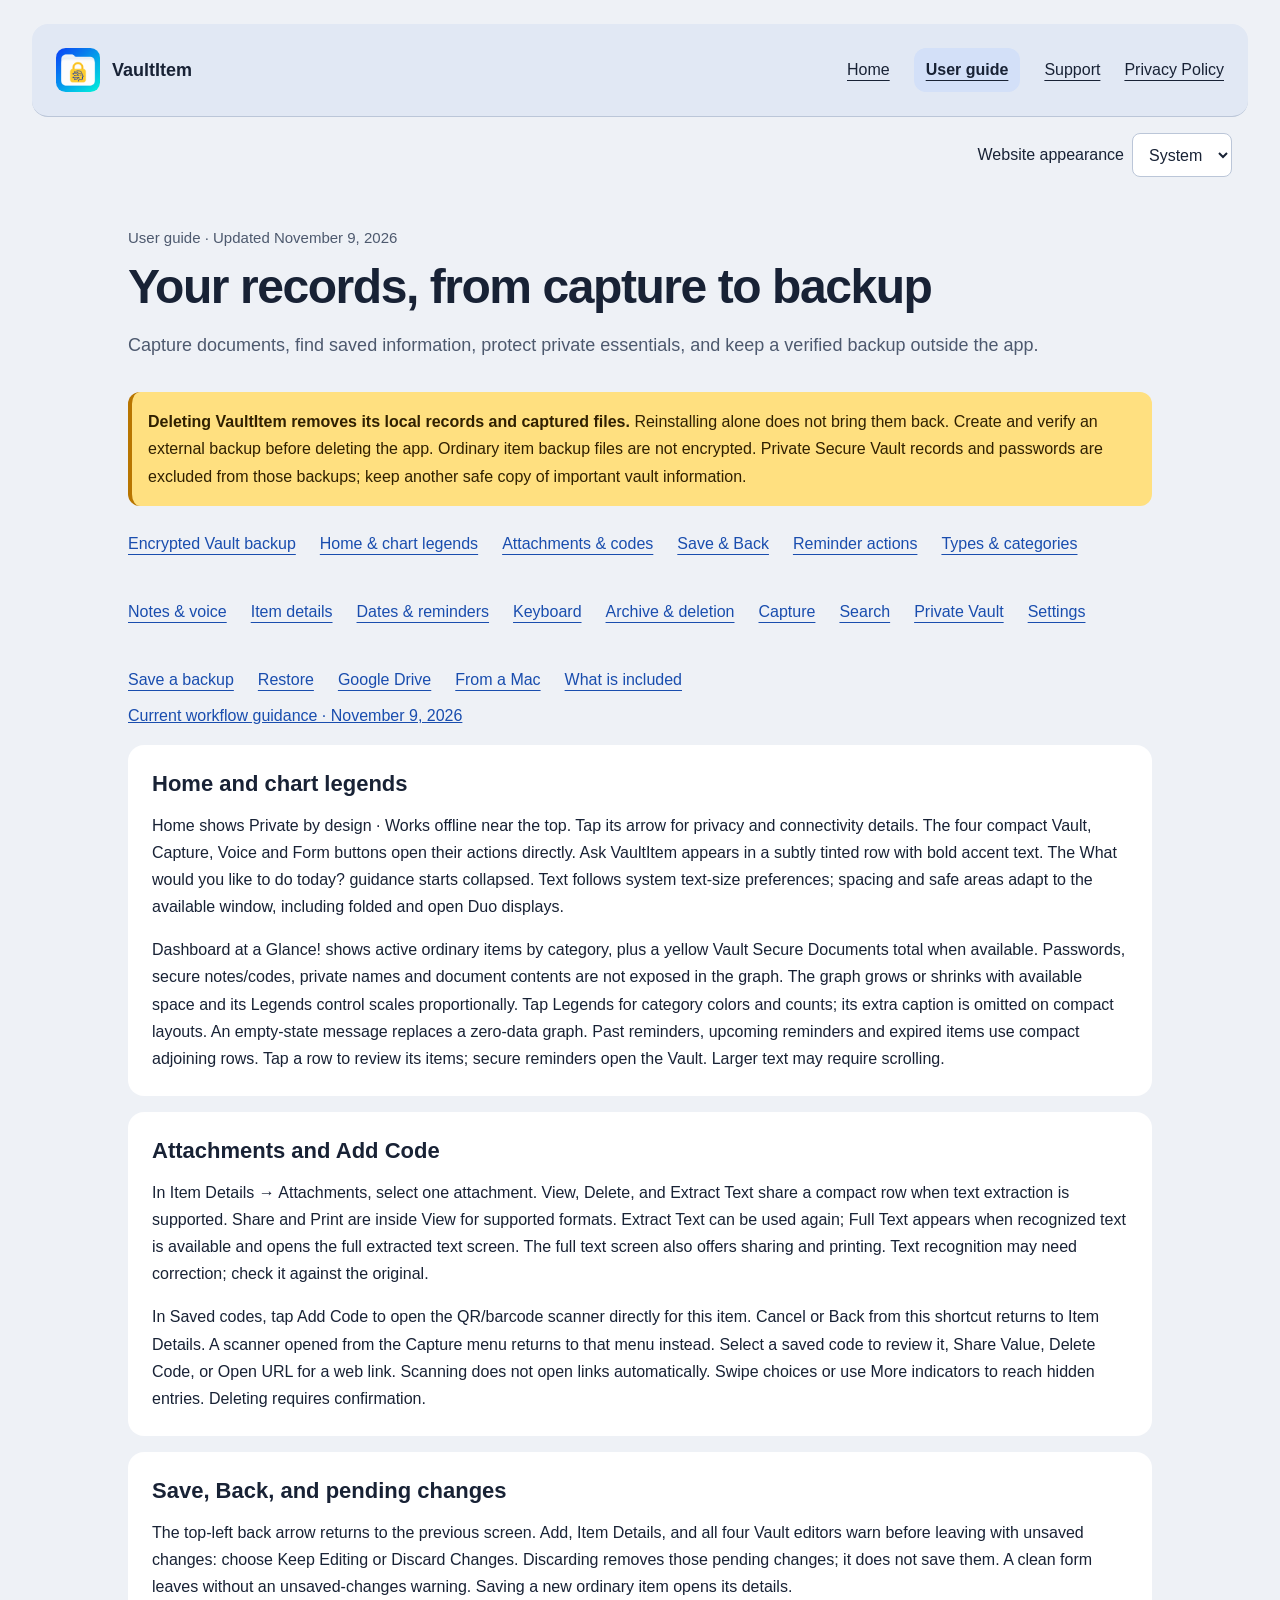
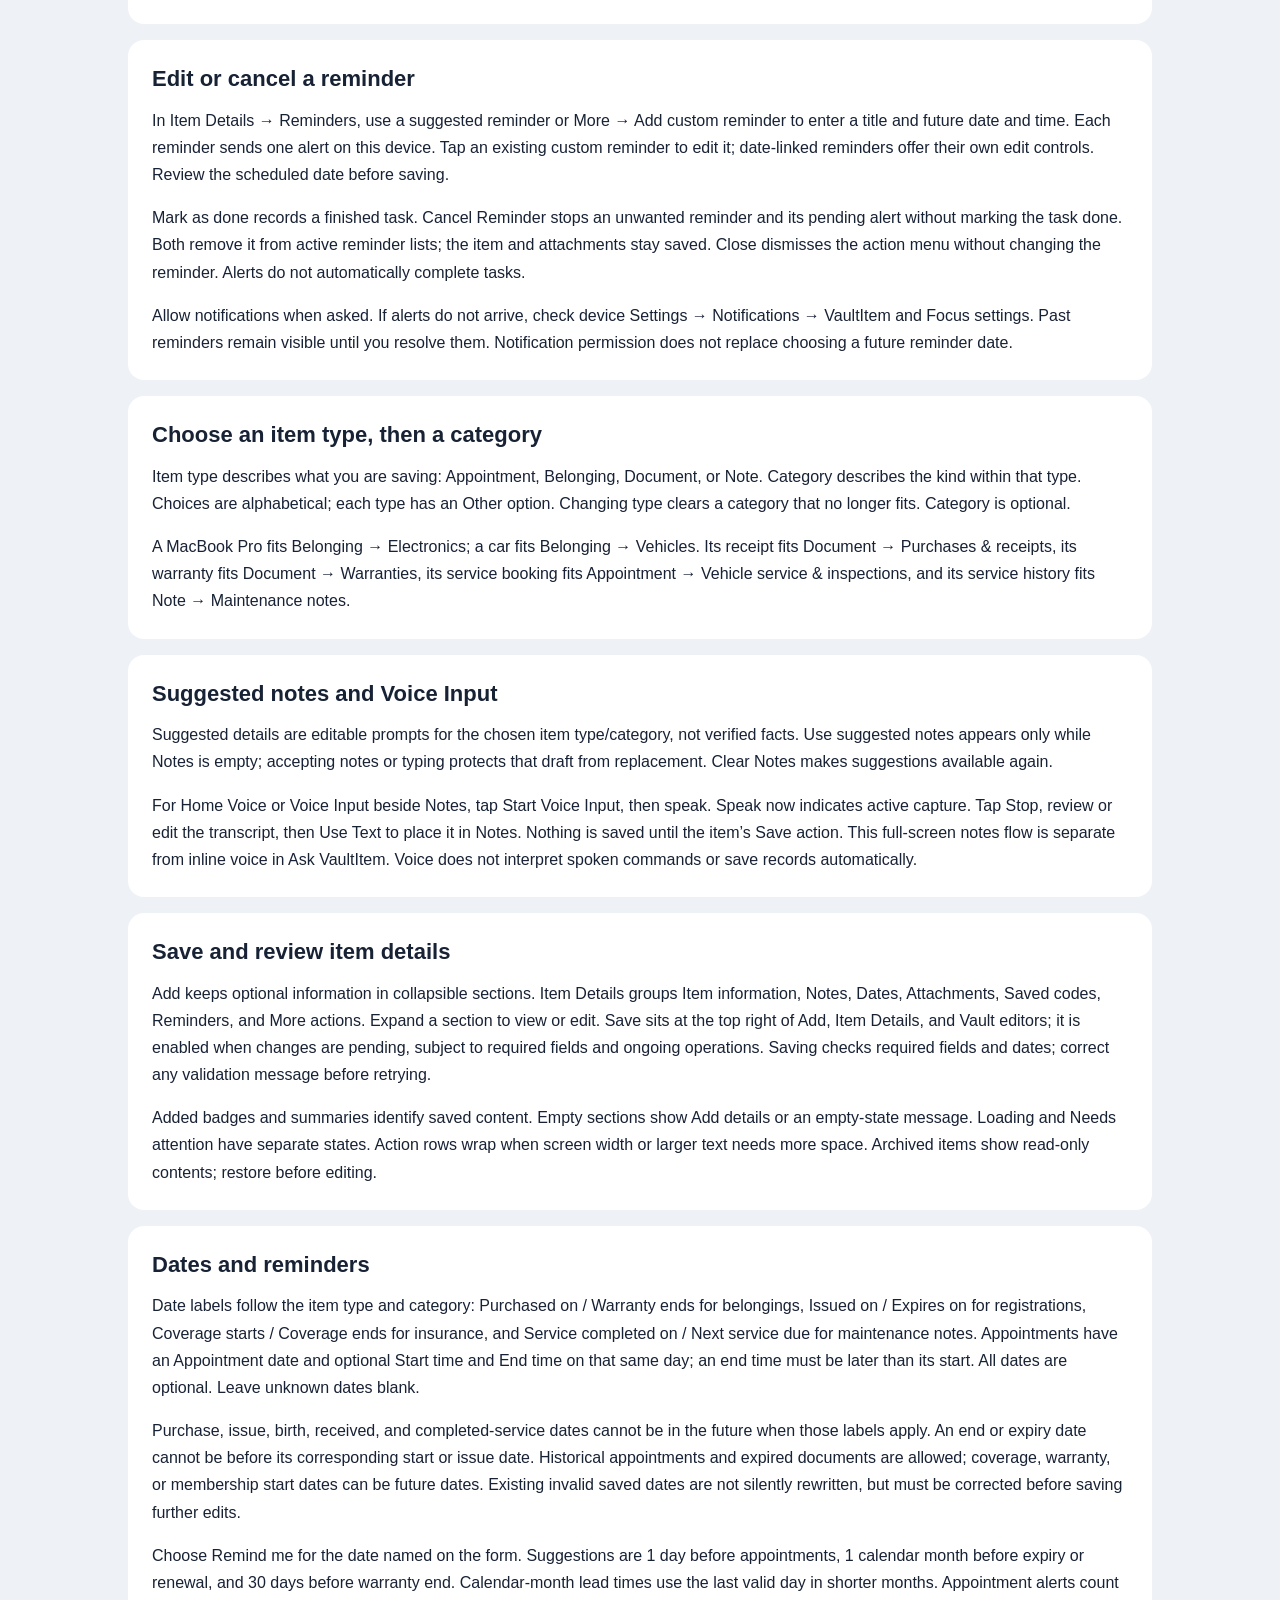
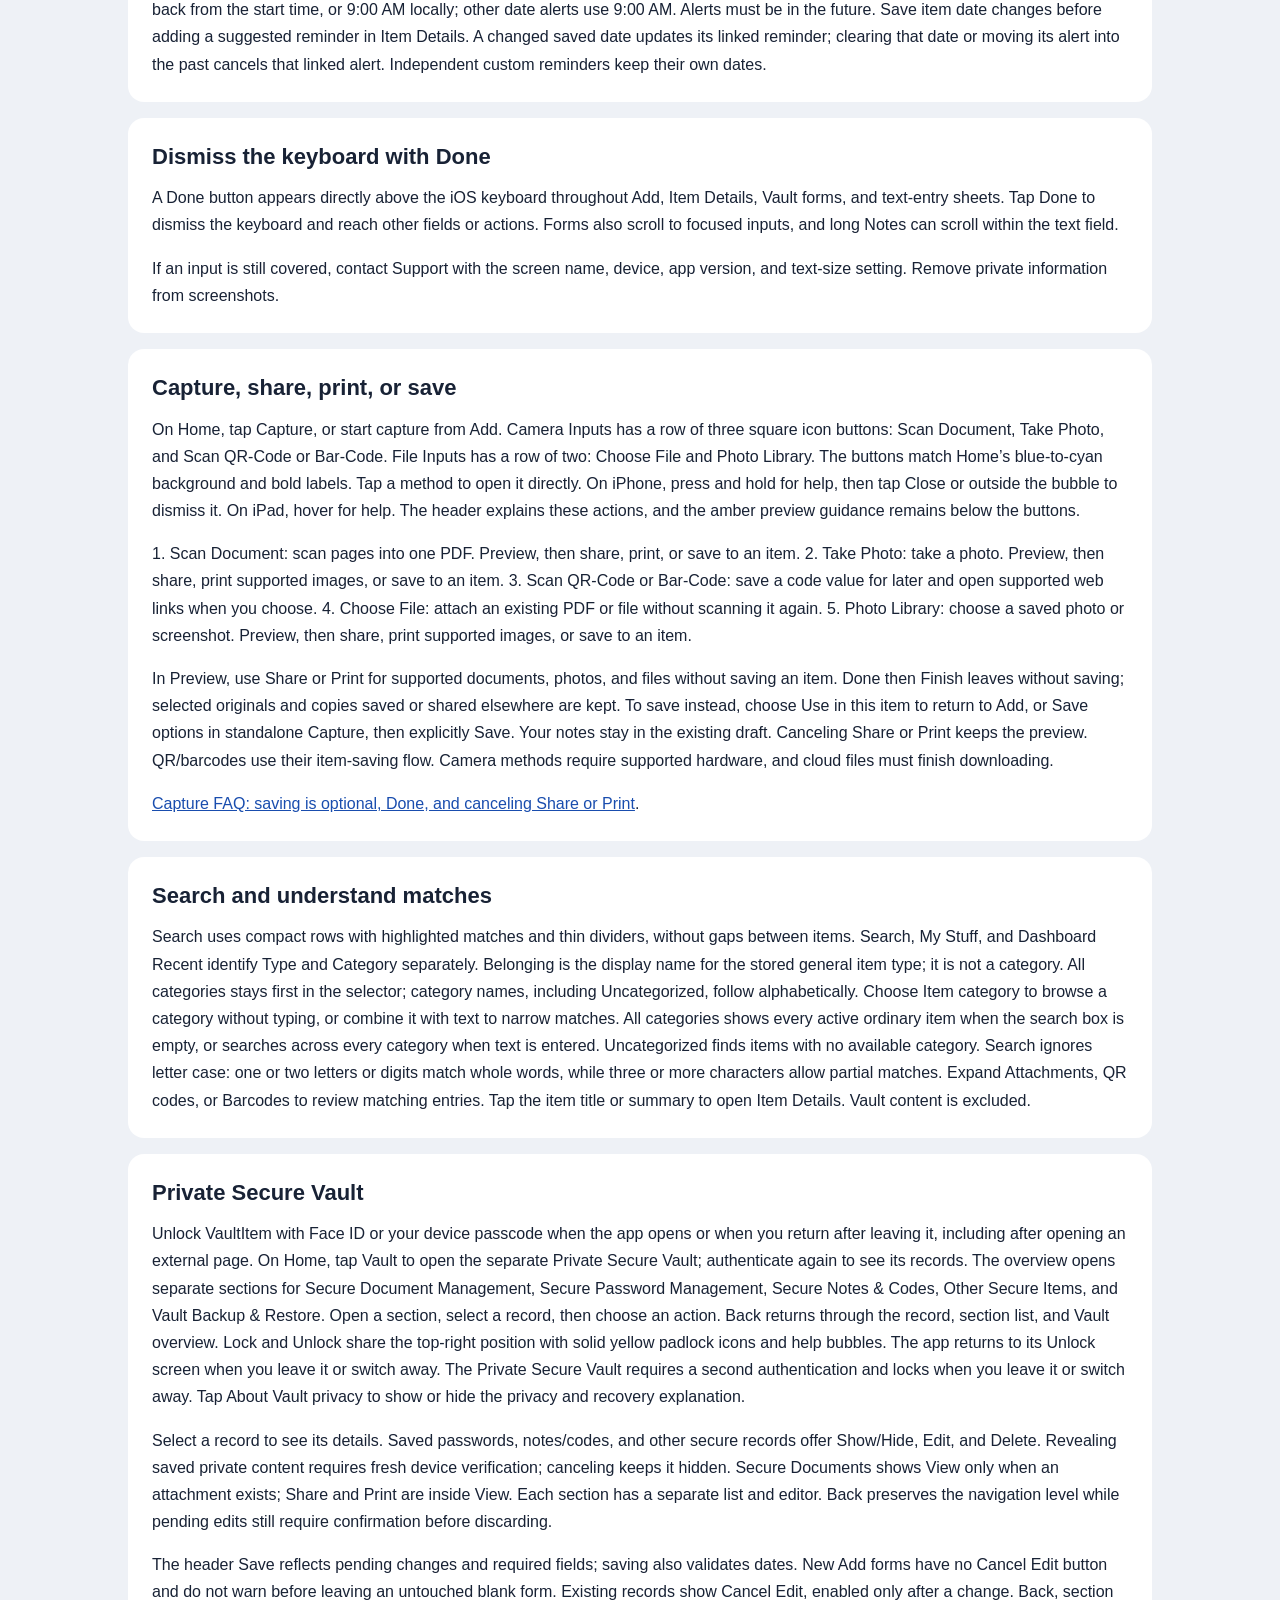
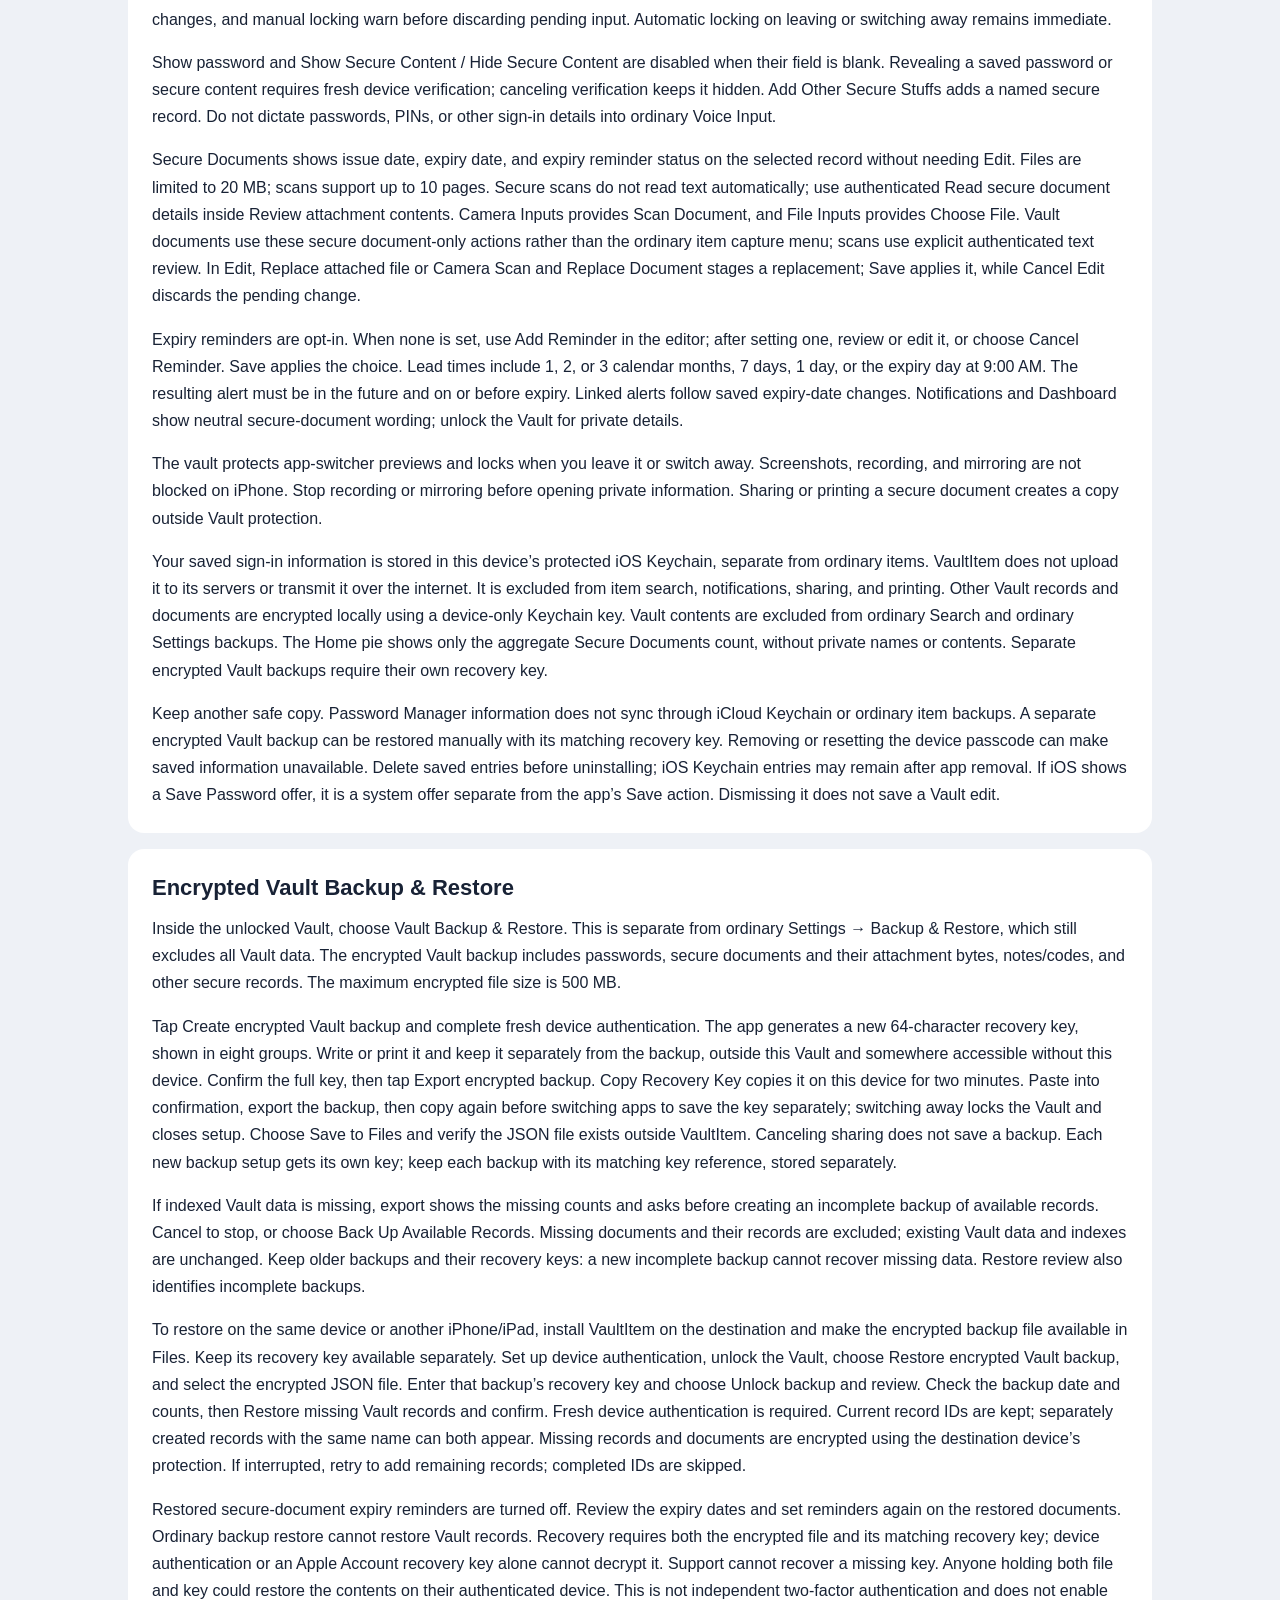
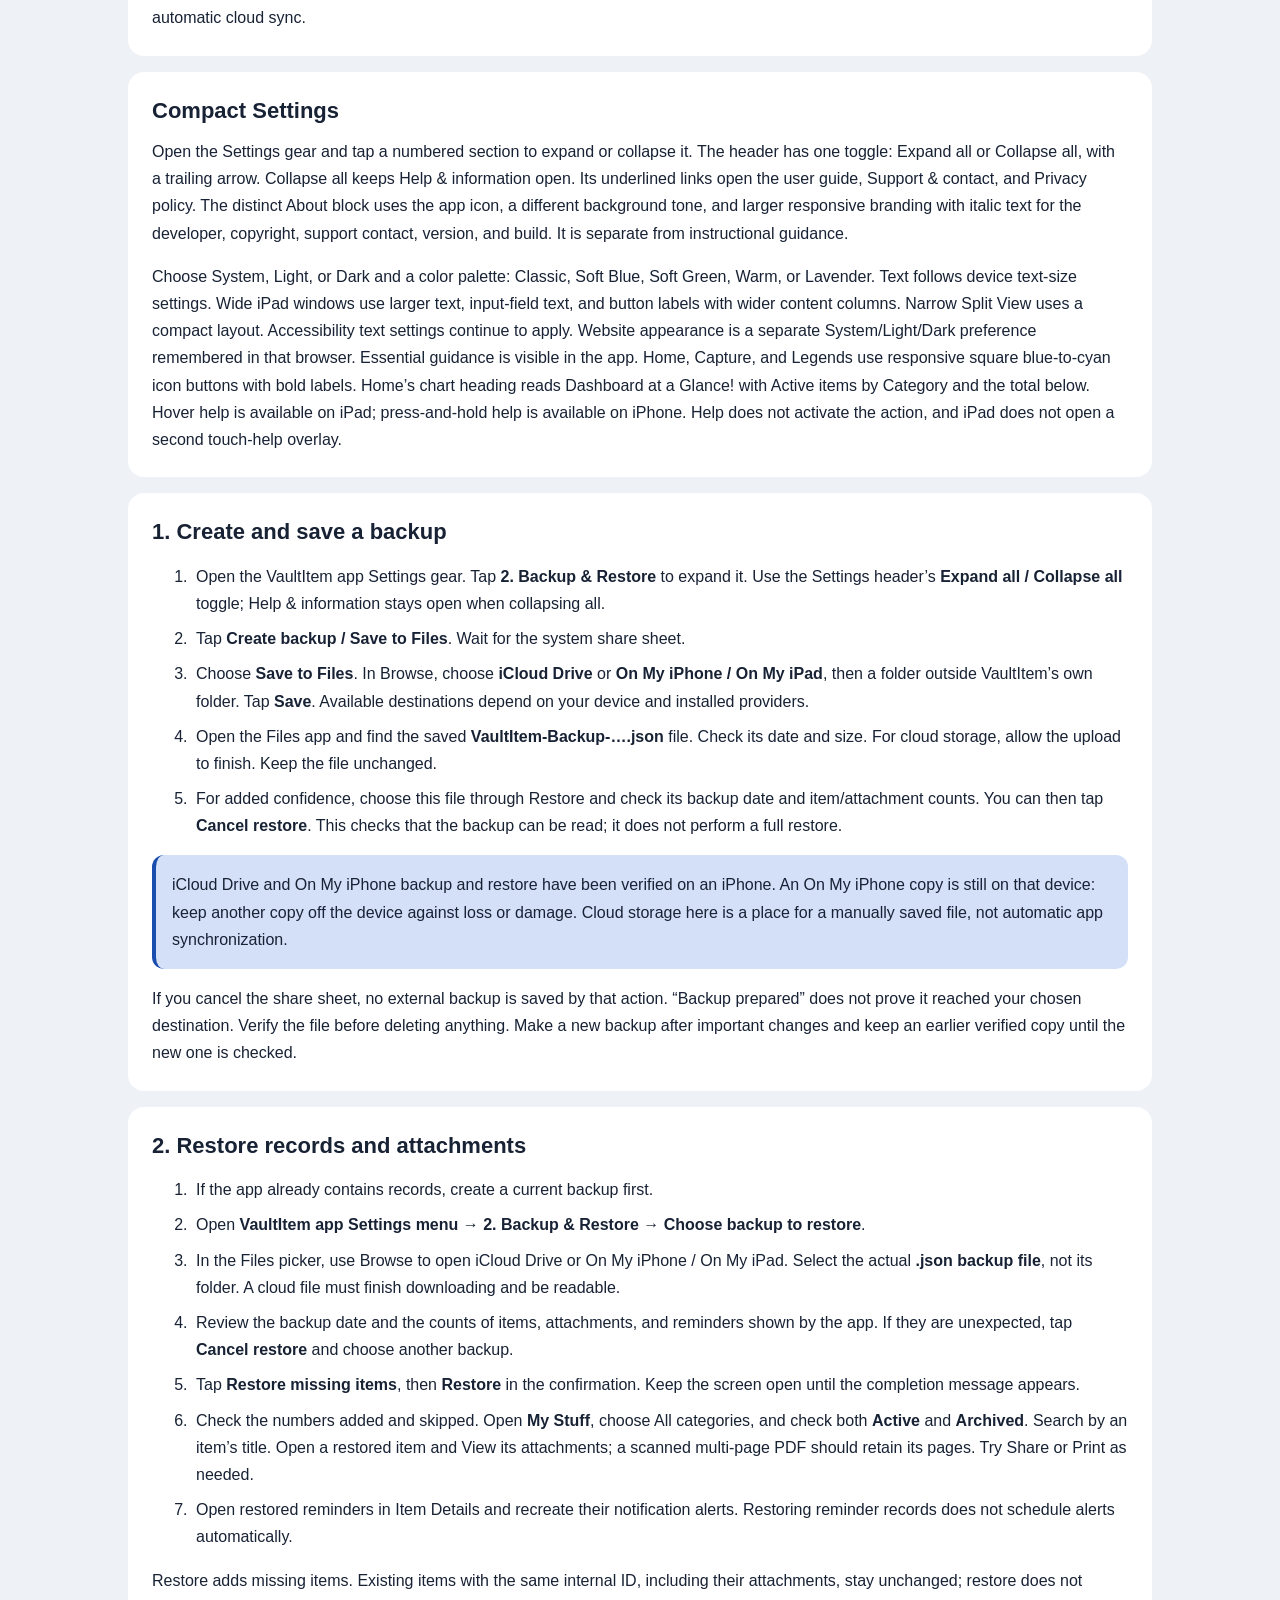
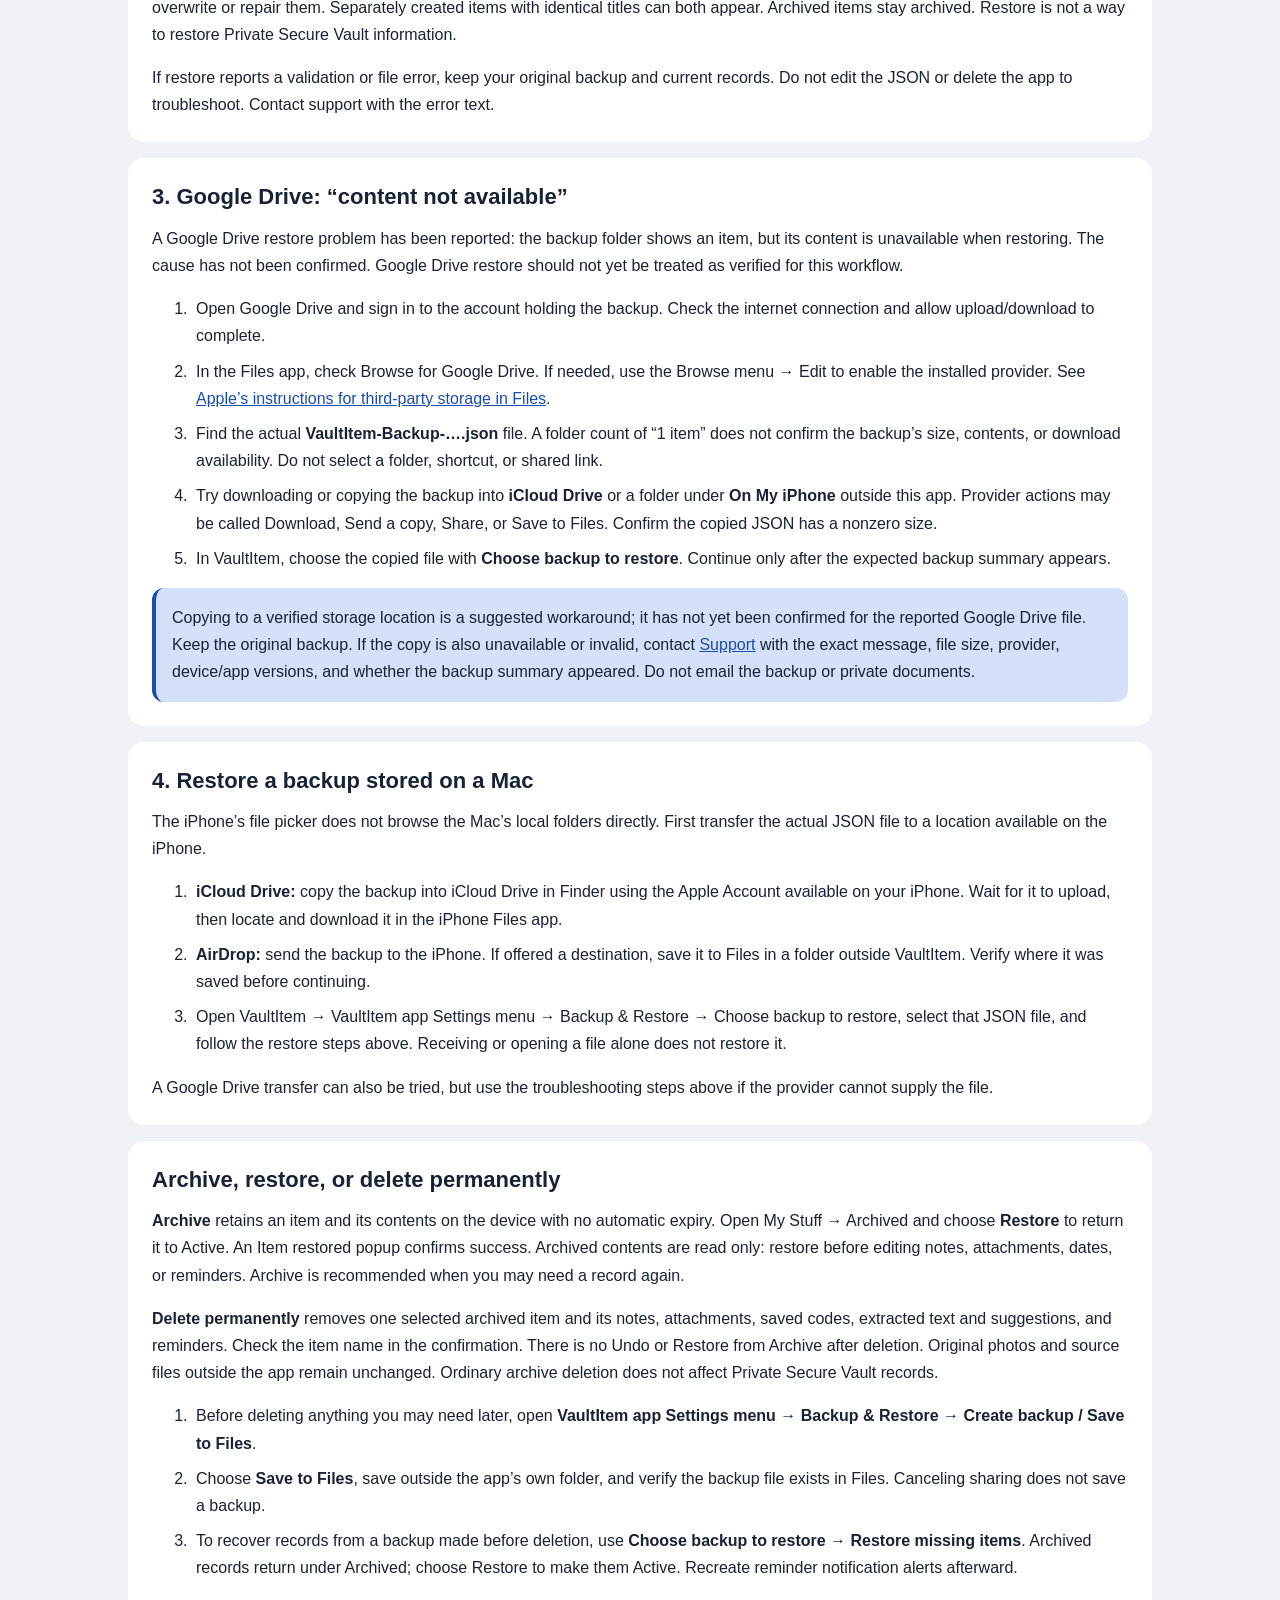
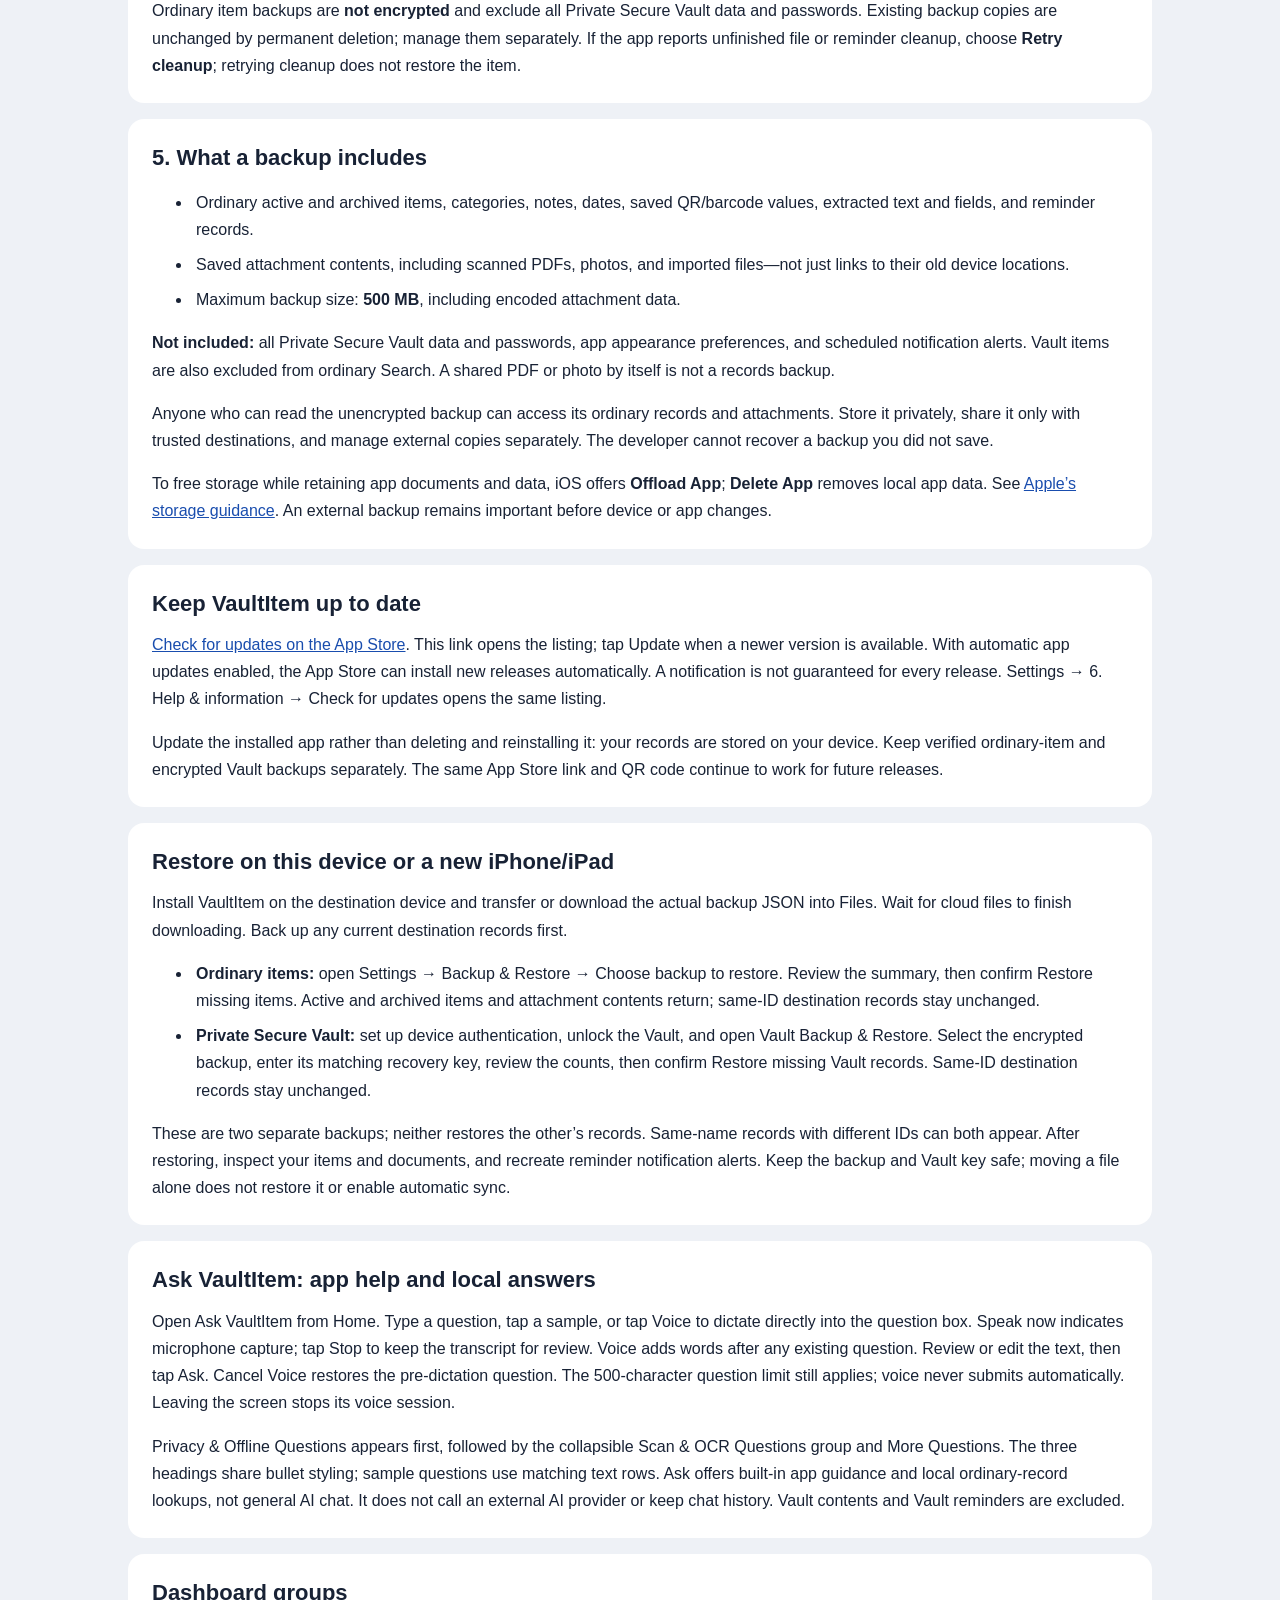
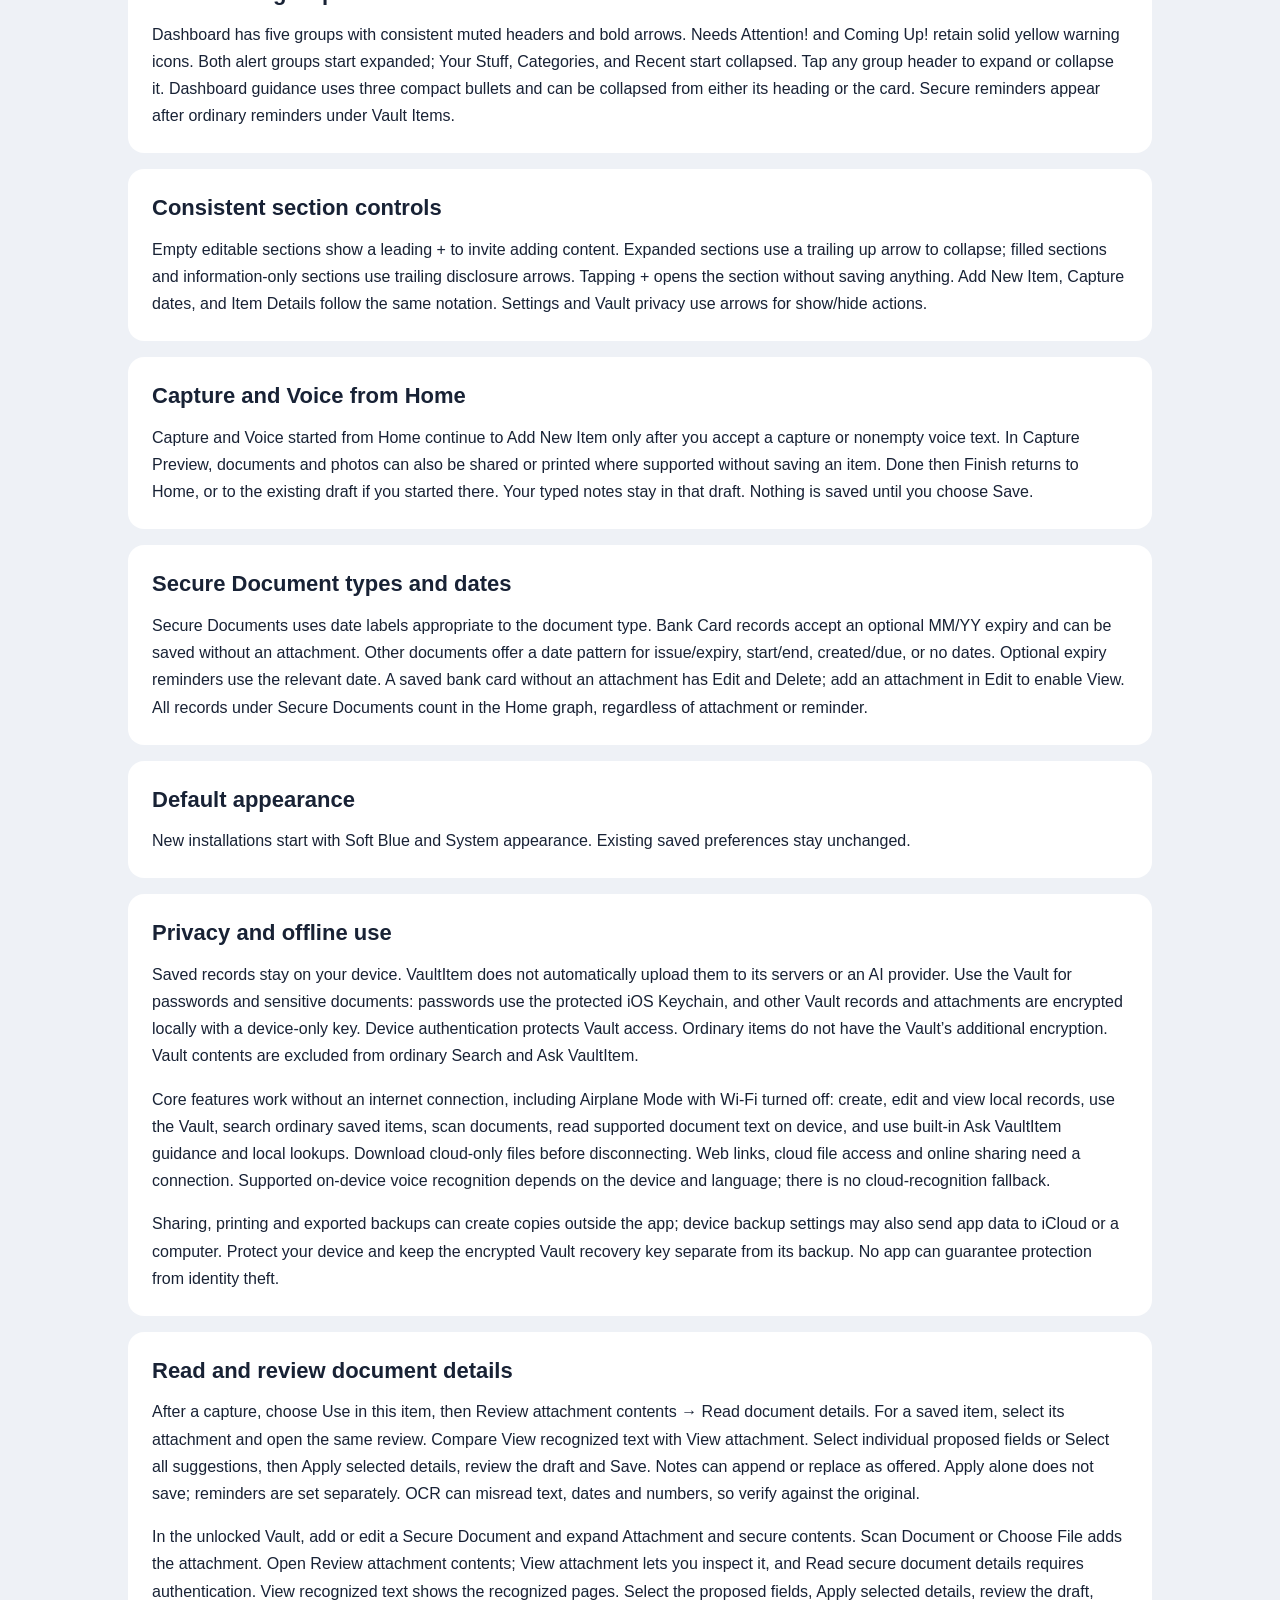
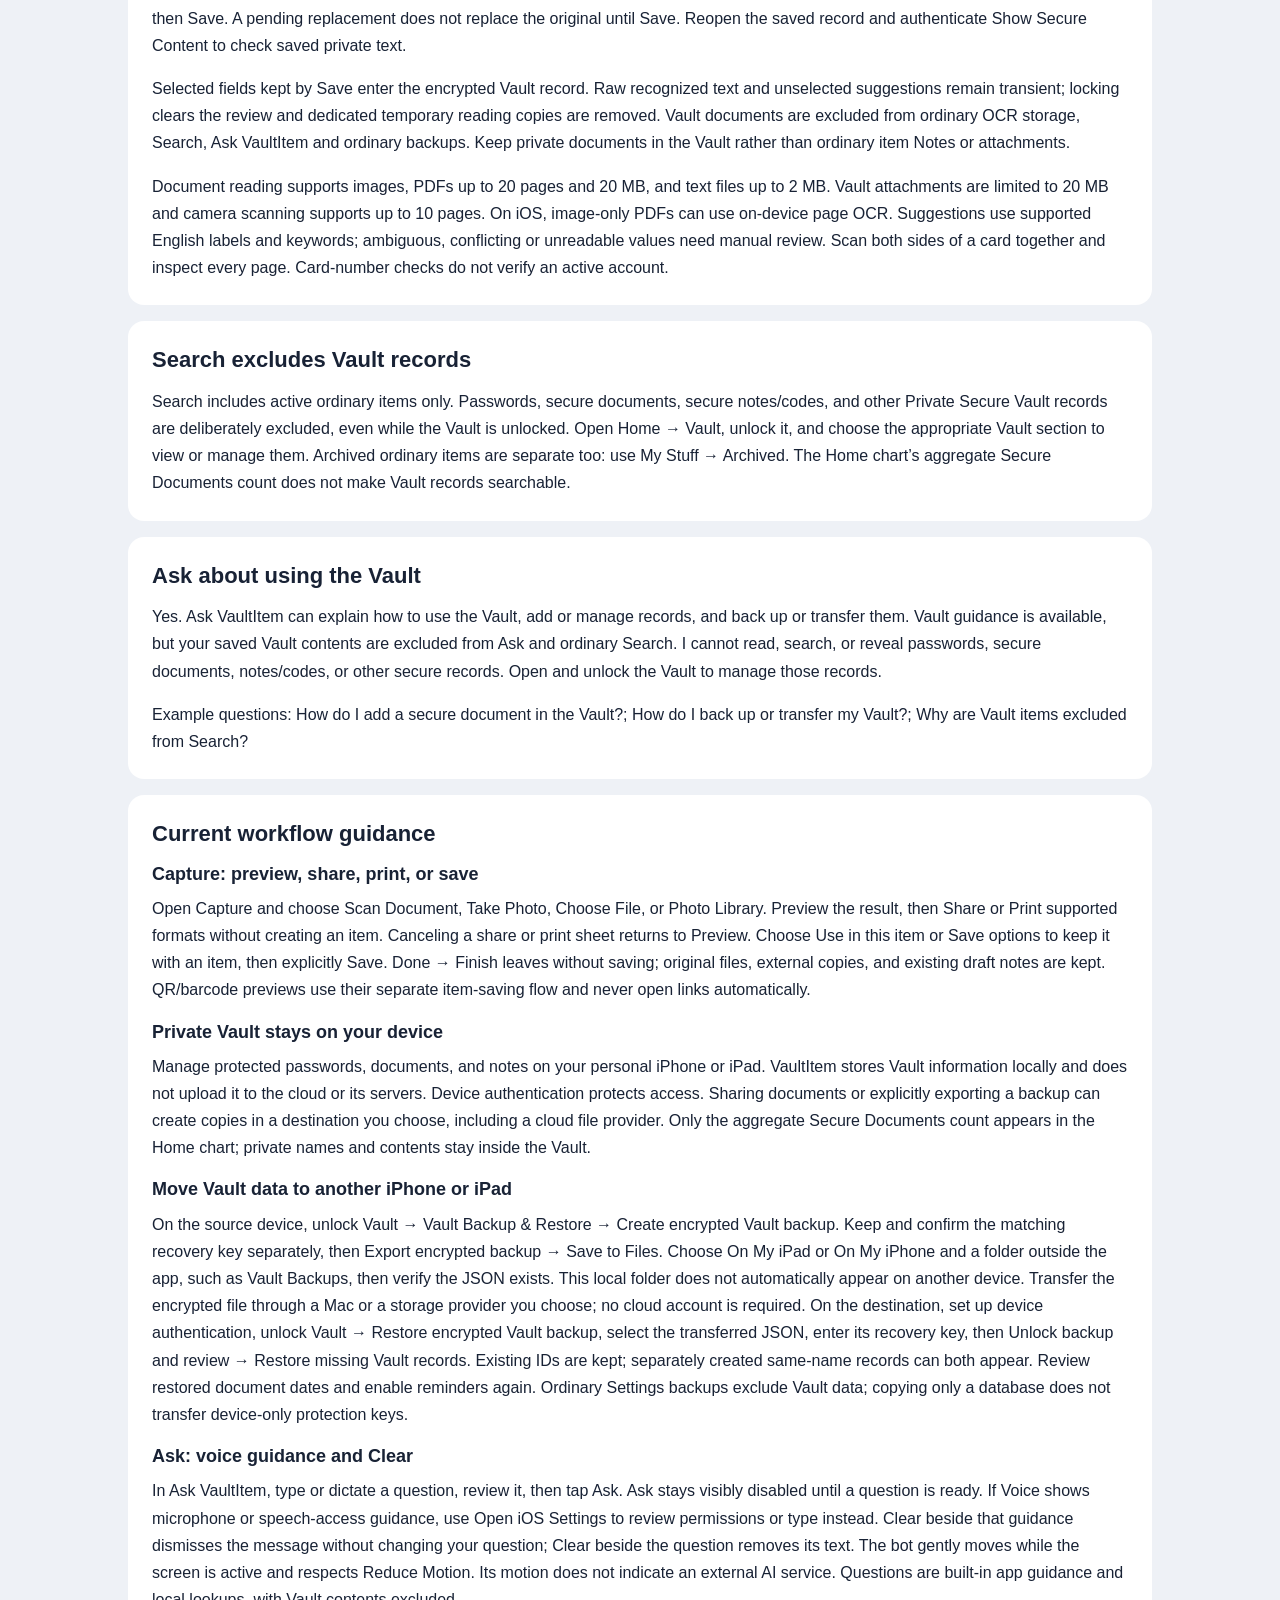
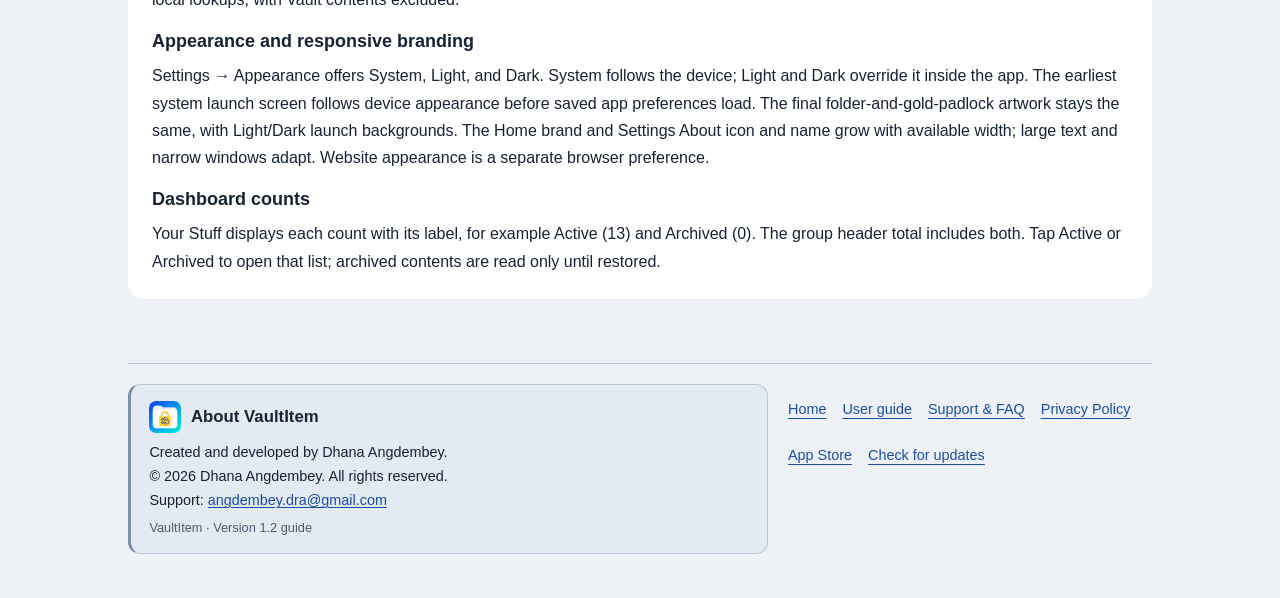
==== commit c4042d9e: "Document VaultItem app lock and Vault authentication" ====
--- a/docs/guide/index.html
+++ b/docs/guide/index.html
@@ -31,7 +31,7 @@
 <section id="keyboard"><h2>Dismiss the keyboard with Done</h2><p>A Done button appears directly above the iOS keyboard throughout Add, Item Details, Vault forms, and text-entry sheets. Tap Done to dismiss the keyboard and reach other fields or actions. Forms also scroll to focused inputs, and long Notes can scroll within the text field.</p><p>If an input is still covered, contact Support with the screen name, device, app version, and text-size setting. Remove private information from screenshots.</p></section>
 <section id="capture"><h2>Capture, share, print, or save</h2><p>On Home, tap Capture, or start capture from Add. Camera Inputs has a row of three square icon buttons: Scan Document, Take Photo, and Scan QR-Code or Bar-Code. File Inputs has a row of two: Choose File and Photo Library. The buttons match Home’s blue-to-cyan background and bold labels. Tap a method to open it directly. On iPhone, press and hold for help, then tap Close or outside the bubble to dismiss it. On iPad, hover for help. The header explains these actions, and the amber preview guidance remains below the buttons.</p><p>1. Scan Document: scan pages into one PDF. Preview, then share, print, or save to an item. 2. Take Photo: take a photo. Preview, then share, print supported images, or save to an item. 3. Scan QR-Code or Bar-Code: save a code value for later and open supported web links when you choose. 4. Choose File: attach an existing PDF or file without scanning it again. 5. Photo Library: choose a saved photo or screenshot. Preview, then share, print supported images, or save to an item.</p><p>In Preview, use Share or Print for supported documents, photos, and files without saving an item. Done then Finish leaves without saving; selected originals and copies saved or shared elsewhere are kept. To save instead, choose Use in this item to return to Add, or Save options in standalone Capture, then explicitly Save. Your notes stay in the existing draft. Canceling Share or Print keeps the preview. QR/barcodes use their item-saving flow. Camera methods require supported hardware, and cloud files must finish downloading.</p><p><a href="../support/">Capture FAQ: saving is optional, Done, and canceling Share or Print</a>.</p></section>
 <section id="search"><h2>Search and understand matches</h2><p>Search uses compact rows with highlighted matches and thin dividers, without gaps between items. Search, My Stuff, and Dashboard Recent identify Type and Category separately. Belonging is the display name for the stored general item type; it is not a category. All categories stays first in the selector; category names, including Uncategorized, follow alphabetically. Choose Item category to browse a category without typing, or combine it with text to narrow matches. All categories shows every active ordinary item when the search box is empty, or searches across every category when text is entered. Uncategorized finds items with no available category. Search ignores letter case: one or two letters or digits match whole words, while three or more characters allow partial matches. Expand Attachments, QR codes, or Barcodes to review matching entries. Tap the item title or summary to open Item Details. Vault content is excluded.</p></section>
-<section id="vault"><h2>Private Secure Vault</h2><p>On Home, tap Vault. The overview opens separate sections for Secure Document Management, Secure Password Management, Secure Notes &amp; Codes, Other Secure Items, and Vault Backup &amp; Restore. Open a section, select a record, then choose an action. Back returns through the record, section list, and Vault overview. Lock and Unlock share the top-right position with solid yellow padlock icons and help bubbles. Unlock with Face ID, Touch ID where supported, or your device passcode. The Vault locks when you leave it or switch away. Tap About Vault privacy to show or hide the privacy and recovery explanation.</p><p>Select a record to see its details. Saved passwords, notes/codes, and other secure records offer Show/Hide, Edit, and Delete. Revealing saved private content requires fresh device verification; canceling keeps it hidden. Secure Documents shows View only when an attachment exists; Share and Print are inside View. Each section has a separate list and editor. Back preserves the navigation level while pending edits still require confirmation before discarding.</p><p>The header Save reflects pending changes and required fields; saving also validates dates. New Add forms have no Cancel Edit button and do not warn before leaving an untouched blank form. Existing records show Cancel Edit, enabled only after a change. Back, section changes, and manual locking warn before discarding pending input. Automatic locking on leaving or switching away remains immediate.</p><p>Show password and Show Secure Content / Hide Secure Content are disabled when their field is blank. Revealing a saved password or secure content requires fresh device verification; canceling verification keeps it hidden. Add Other Secure Stuffs adds a named secure record. Do not dictate passwords, PINs, or other sign-in details into ordinary Voice Input.</p><p>Secure Documents shows issue date, expiry date, and expiry reminder status on the selected record without needing Edit. Files are limited to 20 MB; scans support up to 10 pages. Secure scans do not read text automatically; use authenticated Read secure document details inside Review attachment contents. Camera Inputs provides Scan Document, and File Inputs provides Choose File. Vault documents use these secure document-only actions rather than the ordinary item capture menu; scans use explicit authenticated text review. In Edit, Replace attached file or Camera Scan and Replace Document stages a replacement; Save applies it, while Cancel Edit discards the pending change.</p><p>Expiry reminders are opt-in. When none is set, use Add Reminder in the editor; after setting one, review or edit it, or choose Cancel Reminder. Save applies the choice. Lead times include 1, 2, or 3 calendar months, 7 days, 1 day, or the expiry day at 9:00 AM. The resulting alert must be in the future and on or before expiry. Linked alerts follow saved expiry-date changes. Notifications and Dashboard show neutral secure-document wording; unlock the Vault for private details.</p><p>The vault protects app-switcher previews and locks when you leave it or switch away. Screenshots, recording, and mirroring are not blocked on iPhone. Stop recording or mirroring before opening private information. Sharing or printing a secure document creates a copy outside Vault protection.</p><p>Your saved sign-in information is stored in this device’s protected iOS Keychain, separate from ordinary items. VaultItem does not upload it to its servers or transmit it over the internet. It is excluded from item search, notifications, sharing, and printing. Other Vault records and documents are encrypted locally using a device-only Keychain key. Vault contents are excluded from ordinary Search and ordinary Settings backups. The Home pie shows only the aggregate Secure Documents count, without private names or contents. Separate encrypted Vault backups require their own recovery key.</p><p>Keep another safe copy. Password Manager information does not sync through iCloud Keychain or ordinary item backups. A separate encrypted Vault backup can be restored manually with its matching recovery key. Removing or resetting the device passcode can make saved information unavailable. Delete saved entries before uninstalling; iOS Keychain entries may remain after app removal. If iOS shows a Save Password offer, it is a system offer separate from the app’s Save action. Dismissing it does not save a Vault edit.</p></section>
+<section id="vault"><h2>Private Secure Vault</h2><p>Unlock VaultItem with Face ID or your device passcode when the app opens or when you return after leaving it, including after opening an external page. On Home, tap Vault to open the separate Private Secure Vault; authenticate again to see its records. The overview opens separate sections for Secure Document Management, Secure Password Management, Secure Notes &amp; Codes, Other Secure Items, and Vault Backup &amp; Restore. Open a section, select a record, then choose an action. Back returns through the record, section list, and Vault overview. Lock and Unlock share the top-right position with solid yellow padlock icons and help bubbles. The app returns to its Unlock screen when you leave it or switch away. The Private Secure Vault requires a second authentication and locks when you leave it or switch away. Tap About Vault privacy to show or hide the privacy and recovery explanation.</p><p>Select a record to see its details. Saved passwords, notes/codes, and other secure records offer Show/Hide, Edit, and Delete. Revealing saved private content requires fresh device verification; canceling keeps it hidden. Secure Documents shows View only when an attachment exists; Share and Print are inside View. Each section has a separate list and editor. Back preserves the navigation level while pending edits still require confirmation before discarding.</p><p>The header Save reflects pending changes and required fields; saving also validates dates. New Add forms have no Cancel Edit button and do not warn before leaving an untouched blank form. Existing records show Cancel Edit, enabled only after a change. Back, section changes, and manual locking warn before discarding pending input. Automatic locking on leaving or switching away remains immediate.</p><p>Show password and Show Secure Content / Hide Secure Content are disabled when their field is blank. Revealing a saved password or secure content requires fresh device verification; canceling verification keeps it hidden. Add Other Secure Stuffs adds a named secure record. Do not dictate passwords, PINs, or other sign-in details into ordinary Voice Input.</p><p>Secure Documents shows issue date, expiry date, and expiry reminder status on the selected record without needing Edit. Files are limited to 20 MB; scans support up to 10 pages. Secure scans do not read text automatically; use authenticated Read secure document details inside Review attachment contents. Camera Inputs provides Scan Document, and File Inputs provides Choose File. Vault documents use these secure document-only actions rather than the ordinary item capture menu; scans use explicit authenticated text review. In Edit, Replace attached file or Camera Scan and Replace Document stages a replacement; Save applies it, while Cancel Edit discards the pending change.</p><p>Expiry reminders are opt-in. When none is set, use Add Reminder in the editor; after setting one, review or edit it, or choose Cancel Reminder. Save applies the choice. Lead times include 1, 2, or 3 calendar months, 7 days, 1 day, or the expiry day at 9:00 AM. The resulting alert must be in the future and on or before expiry. Linked alerts follow saved expiry-date changes. Notifications and Dashboard show neutral secure-document wording; unlock the Vault for private details.</p><p>The vault protects app-switcher previews and locks when you leave it or switch away. Screenshots, recording, and mirroring are not blocked on iPhone. Stop recording or mirroring before opening private information. Sharing or printing a secure document creates a copy outside Vault protection.</p><p>Your saved sign-in information is stored in this device’s protected iOS Keychain, separate from ordinary items. VaultItem does not upload it to its servers or transmit it over the internet. It is excluded from item search, notifications, sharing, and printing. Other Vault records and documents are encrypted locally using a device-only Keychain key. Vault contents are excluded from ordinary Search and ordinary Settings backups. The Home pie shows only the aggregate Secure Documents count, without private names or contents. Separate encrypted Vault backups require their own recovery key.</p><p>Keep another safe copy. Password Manager information does not sync through iCloud Keychain or ordinary item backups. A separate encrypted Vault backup can be restored manually with its matching recovery key. Removing or resetting the device passcode can make saved information unavailable. Delete saved entries before uninstalling; iOS Keychain entries may remain after app removal. If iOS shows a Save Password offer, it is a system offer separate from the app’s Save action. Dismissing it does not save a Vault edit.</p></section>
 <section id="vault-backup"><h2>Encrypted Vault Backup &amp; Restore</h2><p>Inside the unlocked Vault, choose Vault Backup &amp; Restore. This is separate from ordinary Settings → Backup &amp; Restore, which still excludes all Vault data. The encrypted Vault backup includes passwords, secure documents and their attachment bytes, notes/codes, and other secure records. The maximum encrypted file size is 500 MB.</p><p>Tap Create encrypted Vault backup and complete fresh device authentication. The app generates a new 64-character recovery key, shown in eight groups. Write or print it and keep it separately from the backup, outside this Vault and somewhere accessible without this device. Confirm the full key, then tap Export encrypted backup. Copy Recovery Key copies it on this device for two minutes. Paste into confirmation, export the backup, then copy again before switching apps to save the key separately; switching away locks the Vault and closes setup. Choose Save to Files and verify the JSON file exists outside VaultItem. Canceling sharing does not save a backup. Each new backup setup gets its own key; keep each backup with its matching key reference, stored separately.</p><p>If indexed Vault data is missing, export shows the missing counts and asks before creating an incomplete backup of available records. Cancel to stop, or choose Back Up Available Records. Missing documents and their records are excluded; existing Vault data and indexes are unchanged. Keep older backups and their recovery keys: a new incomplete backup cannot recover missing data. Restore review also identifies incomplete backups.</p><p>To restore on the same device or another iPhone/iPad, install VaultItem on the destination and make the encrypted backup file available in Files. Keep its recovery key available separately. Set up device authentication, unlock the Vault, choose Restore encrypted Vault backup, and select the encrypted JSON file. Enter that backup’s recovery key and choose Unlock backup and review. Check the backup date and counts, then Restore missing Vault records and confirm. Fresh device authentication is required. Current record IDs are kept; separately created records with the same name can both appear. Missing records and documents are encrypted using the destination device’s protection. If interrupted, retry to add remaining records; completed IDs are skipped.</p><p>Restored secure-document expiry reminders are turned off. Review the expiry dates and set reminders again on the restored documents. Ordinary backup restore cannot restore Vault records. Recovery requires both the encrypted file and its matching recovery key; device authentication or an Apple Account recovery key alone cannot decrypt it. Support cannot recover a missing key. Anyone holding both file and key could restore the contents on their authenticated device. This is not independent two-factor authentication and does not enable automatic cloud sync.</p></section>
 <section id="settings"><h2>Compact Settings</h2><p>Open the Settings gear and tap a numbered section to expand or collapse it. The header has one toggle: Expand all or Collapse all, with a trailing arrow. Collapse all keeps Help &amp; information open. Its underlined links open the user guide, Support &amp; contact, and Privacy policy. The distinct About block uses the app icon, a different background tone, and larger responsive branding with italic text for the developer, copyright, support contact, version, and build. It is separate from instructional guidance.</p><p>Choose System, Light, or Dark and a color palette: Classic, Soft Blue, Soft Green, Warm, or Lavender. Text follows device text-size settings. Wide iPad windows use larger text, input-field text, and button labels with wider content columns. Narrow Split View uses a compact layout. Accessibility text settings continue to apply. Website appearance is a separate System/Light/Dark preference remembered in that browser. Essential guidance is visible in the app. Home, Capture, and Legends use responsive square blue-to-cyan icon buttons with bold labels. Home’s chart heading reads Dashboard at a Glance! with Active items by Category and the total below. Hover help is available on iPad; press-and-hold help is available on iPhone. Help does not activate the action, and iPad does not open a second touch-help overlay.</p></section>
 <section id="save"><h2>1. Create and save a backup</h2><ol><li>Open the VaultItem app Settings gear. Tap <strong>2. Backup &amp; Restore</strong> to expand it. Use the Settings header’s <strong>Expand all / Collapse all</strong> toggle; Help &amp; information stays open when collapsing all.</li><li>Tap <strong>Create backup / Save to Files</strong>. Wait for the system share sheet.</li><li>Choose <strong>Save to Files</strong>. In Browse, choose <strong>iCloud Drive</strong> or <strong>On My iPhone / On My iPad</strong>, then a folder outside VaultItem’s own folder. Tap <strong>Save</strong>. Available destinations depend on your device and installed providers.</li><li>Open the Files app and find the saved <strong>VaultItem-Backup-….json</strong> file. Check its date and size. For cloud storage, allow the upload to finish. Keep the file unchanged.</li><li>For added confidence, choose this file through Restore and check its backup date and item/attachment counts. You can then tap <strong>Cancel restore</strong>. This checks that the backup can be read; it does not perform a full restore.</li></ol><p class="hint">iCloud Drive and On My iPhone backup and restore have been verified on an iPhone. An On My iPhone copy is still on that device: keep another copy off the device against loss or damage. Cloud storage here is a place for a manually saved file, not automatic app synchronization.</p><p>If you cancel the share sheet, no external backup is saved by that action. “Backup prepared” does not prove it reached your chosen destination. Verify the file before deleting anything. Make a new backup after important changes and keep an earlier verified copy until the new one is checked.</p></section>
